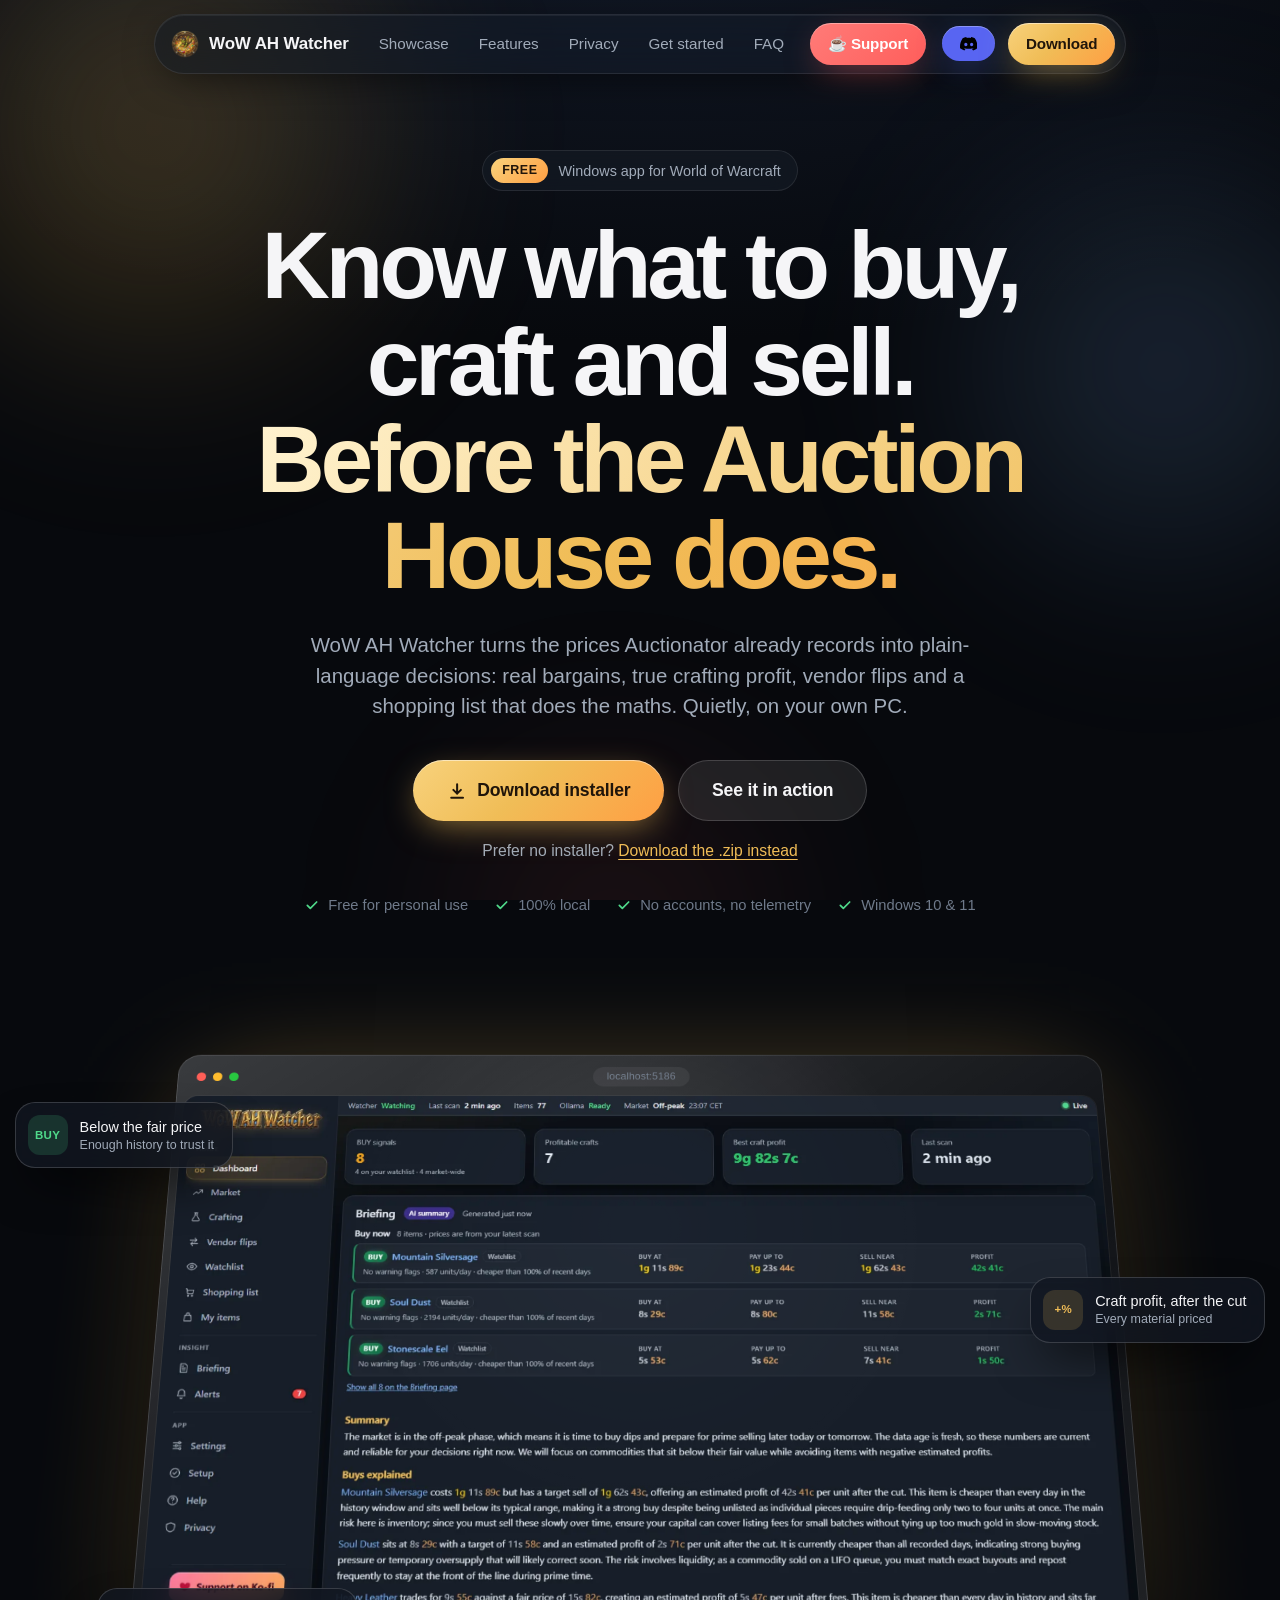
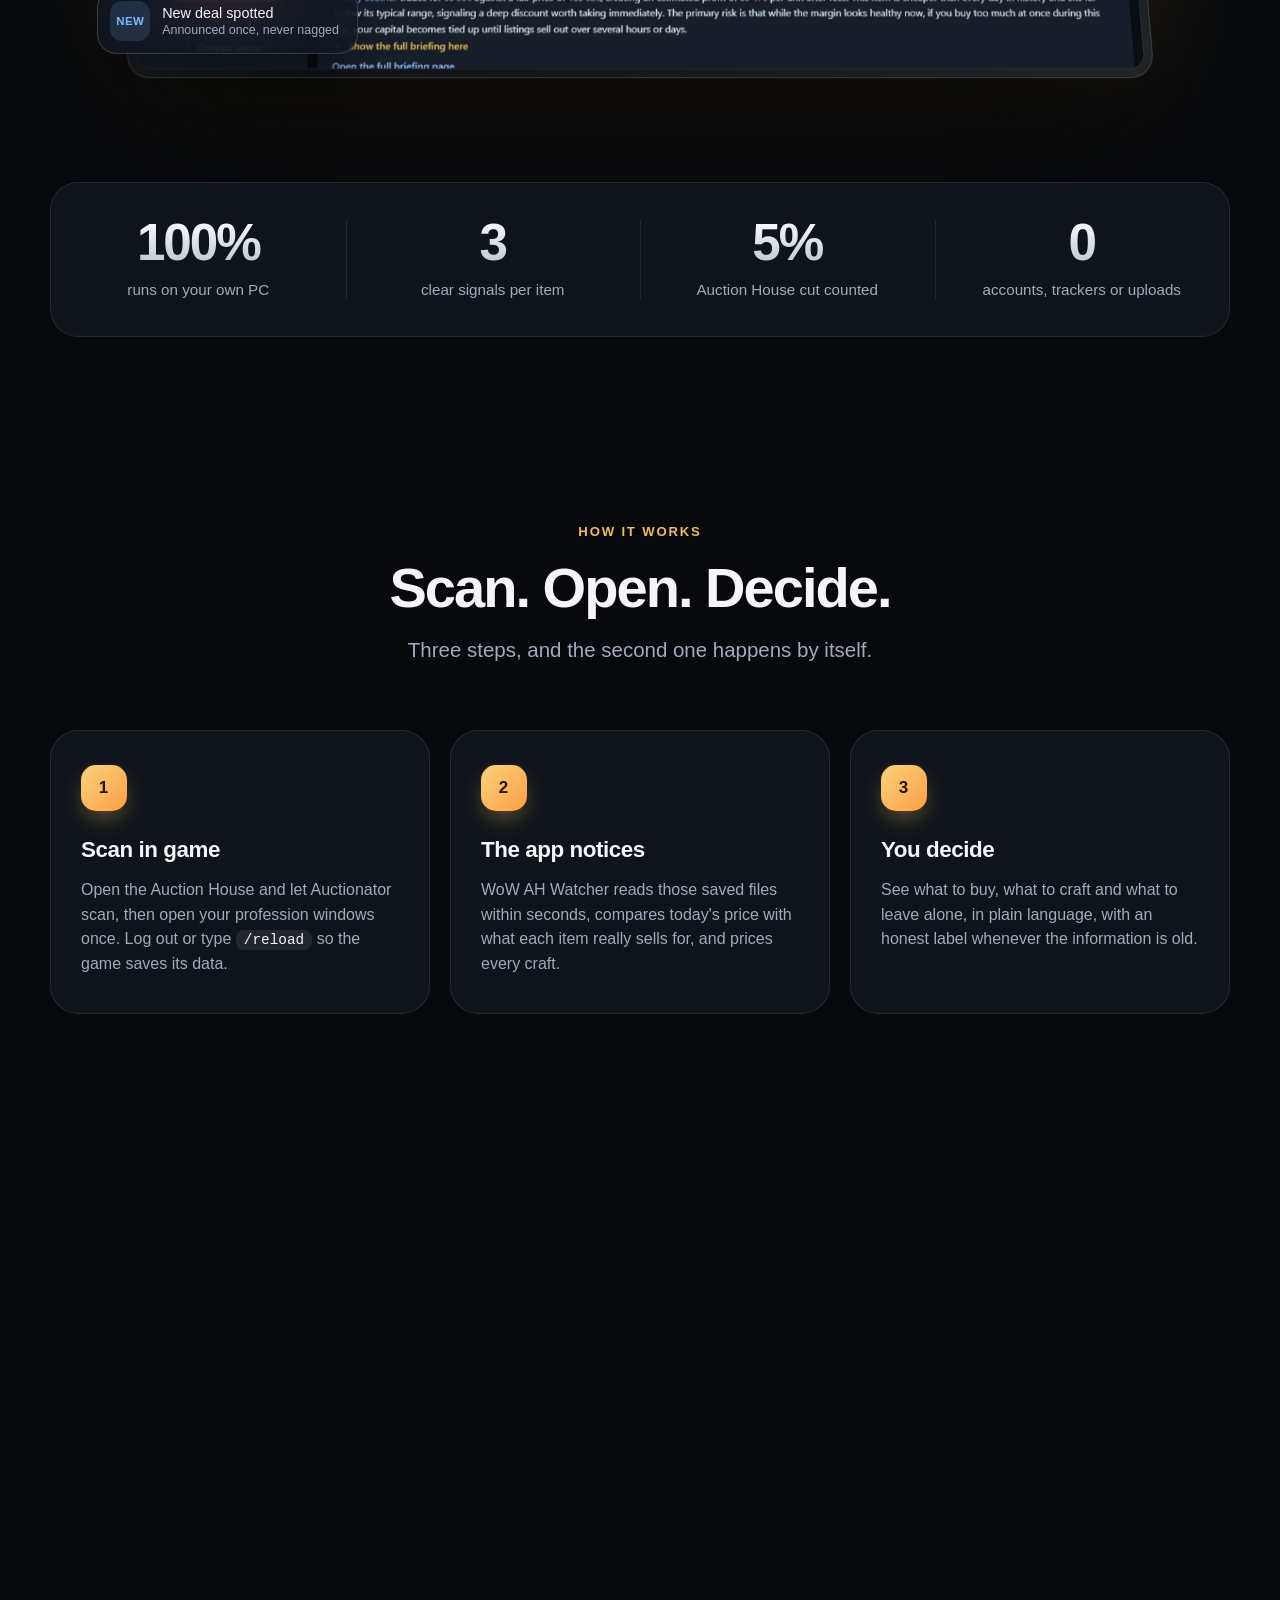
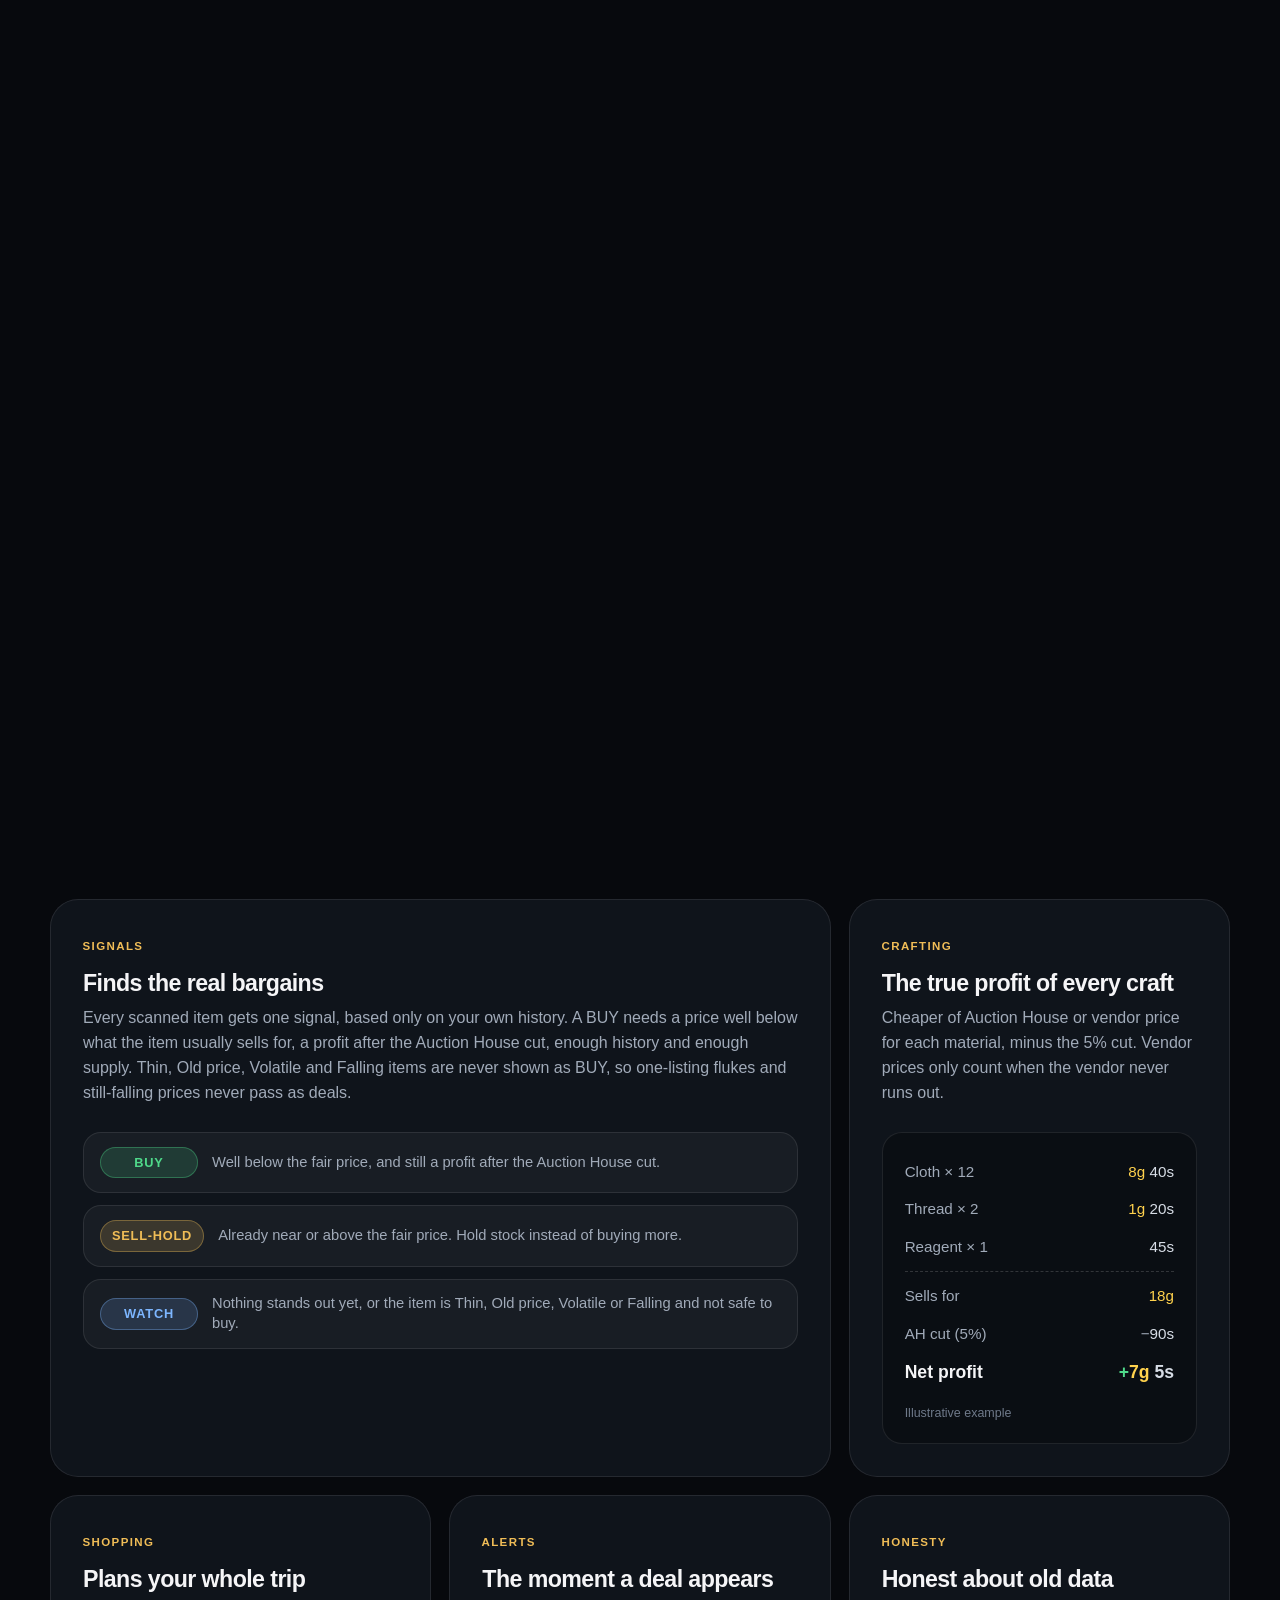
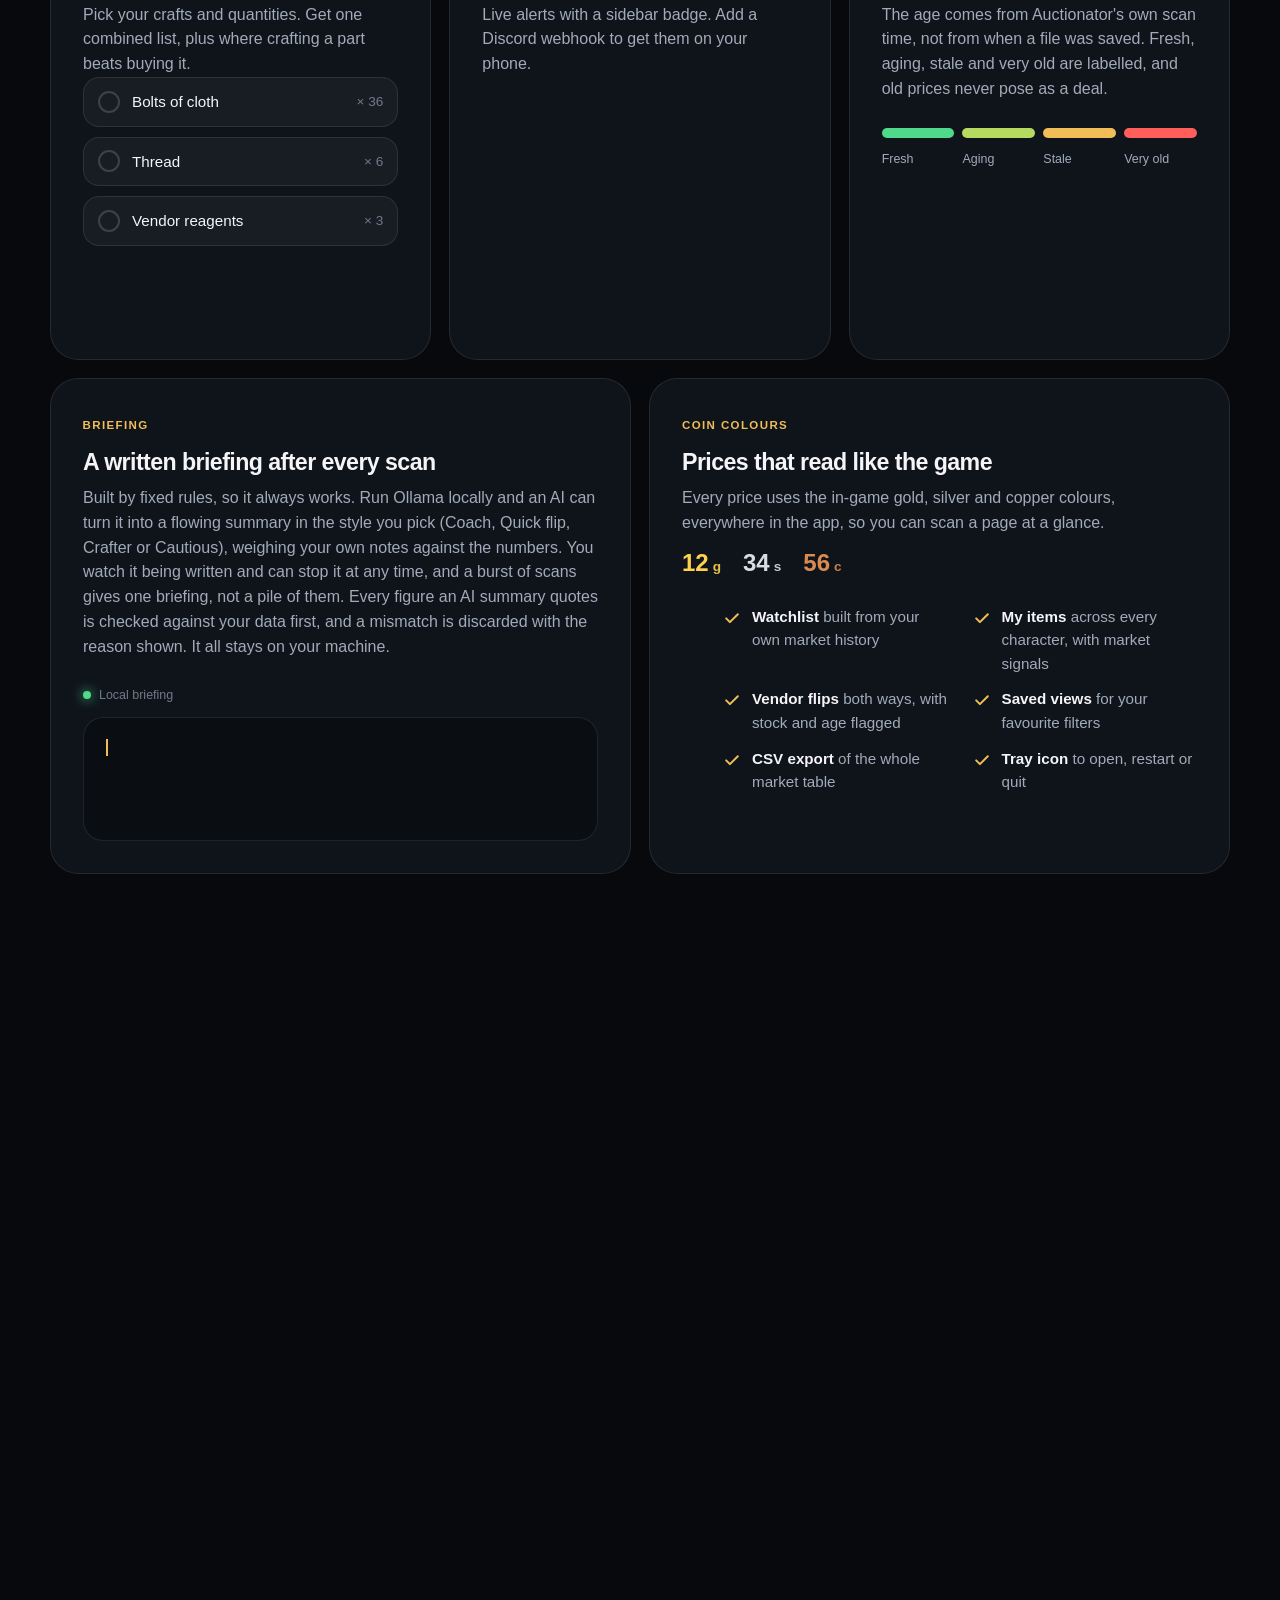
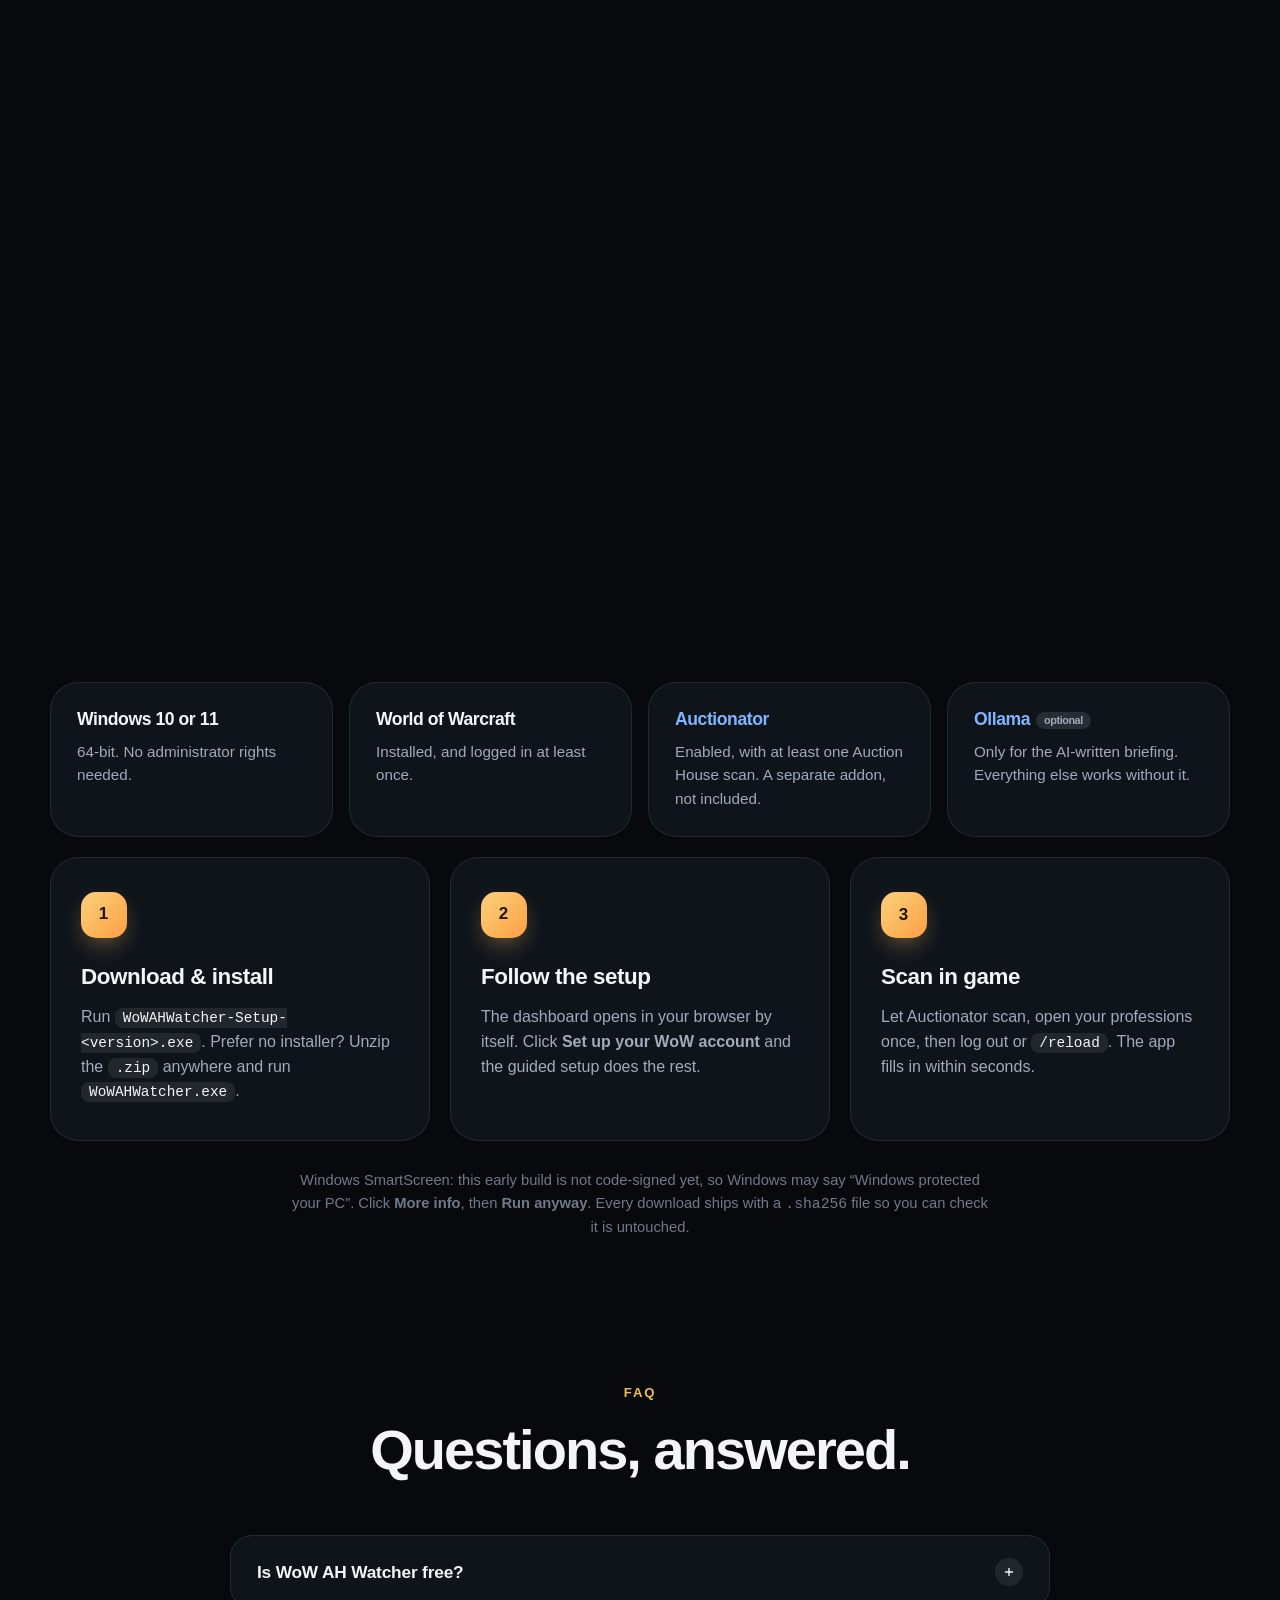
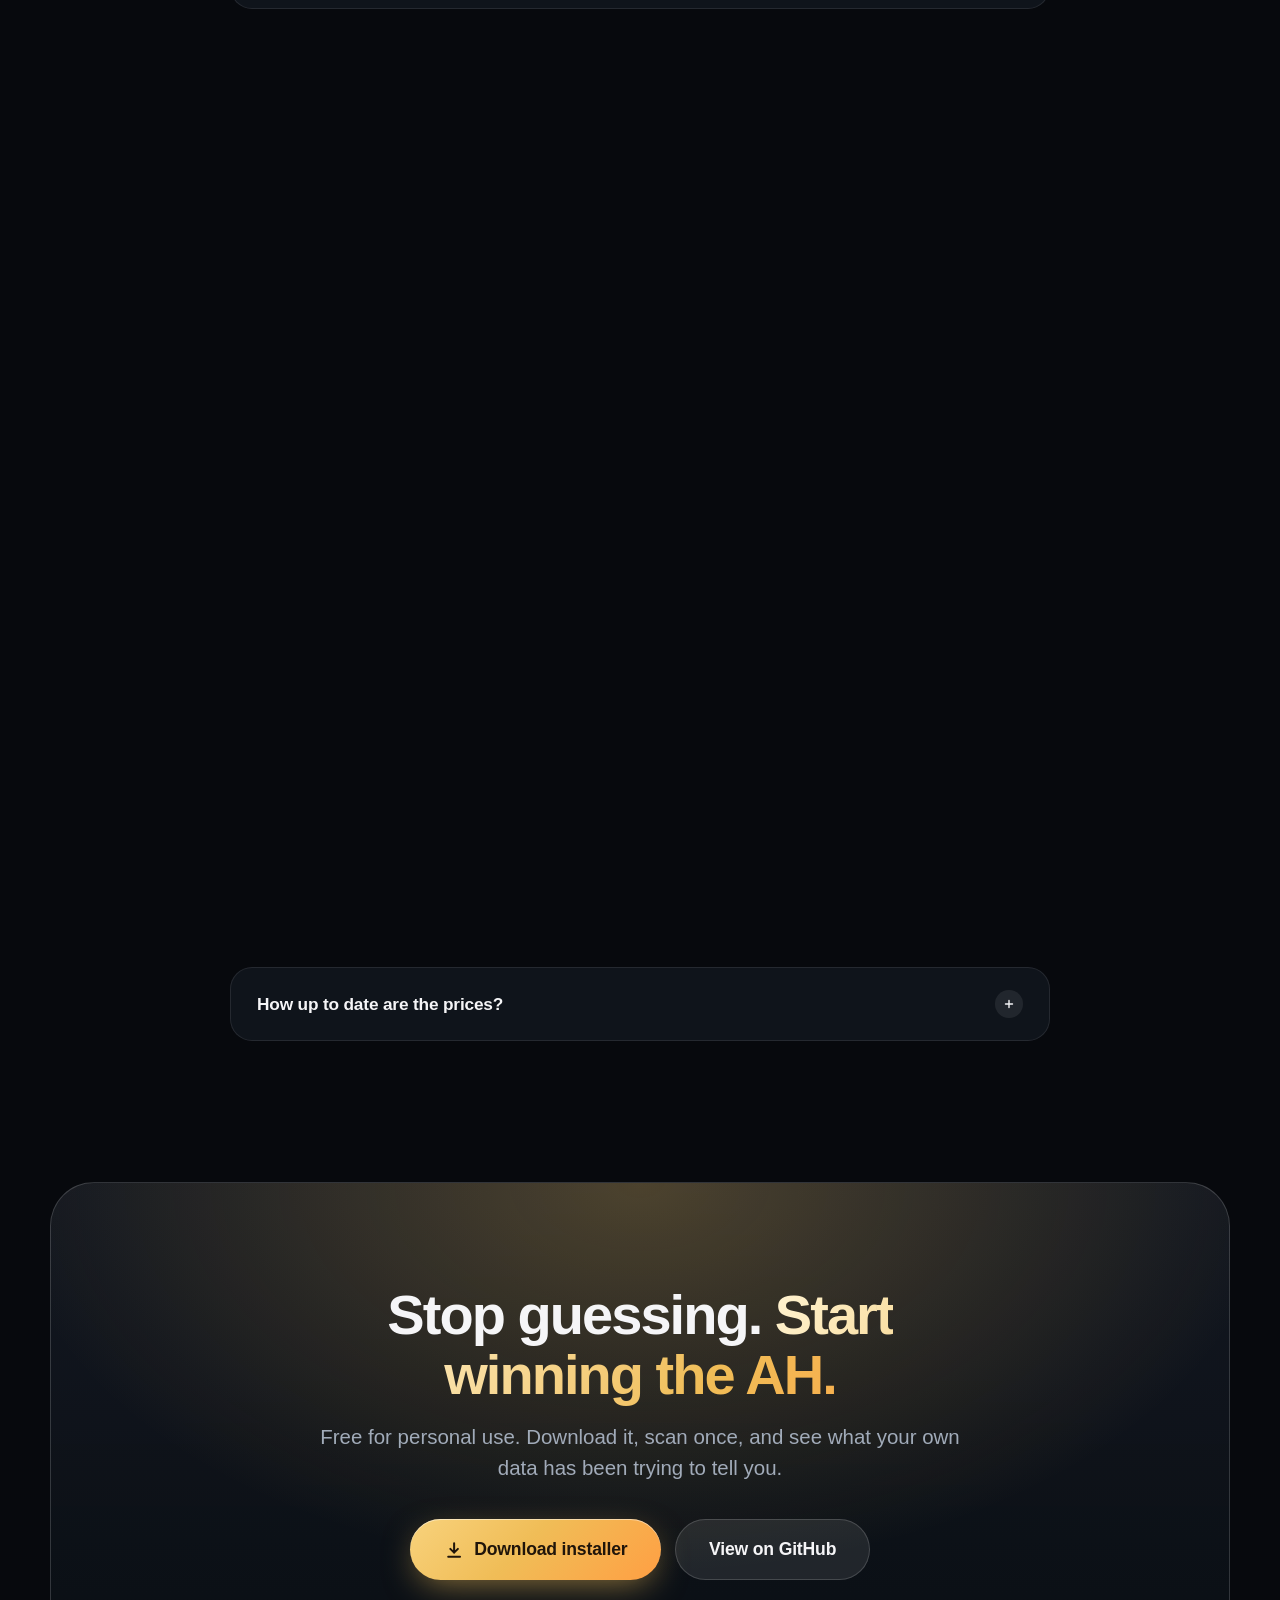
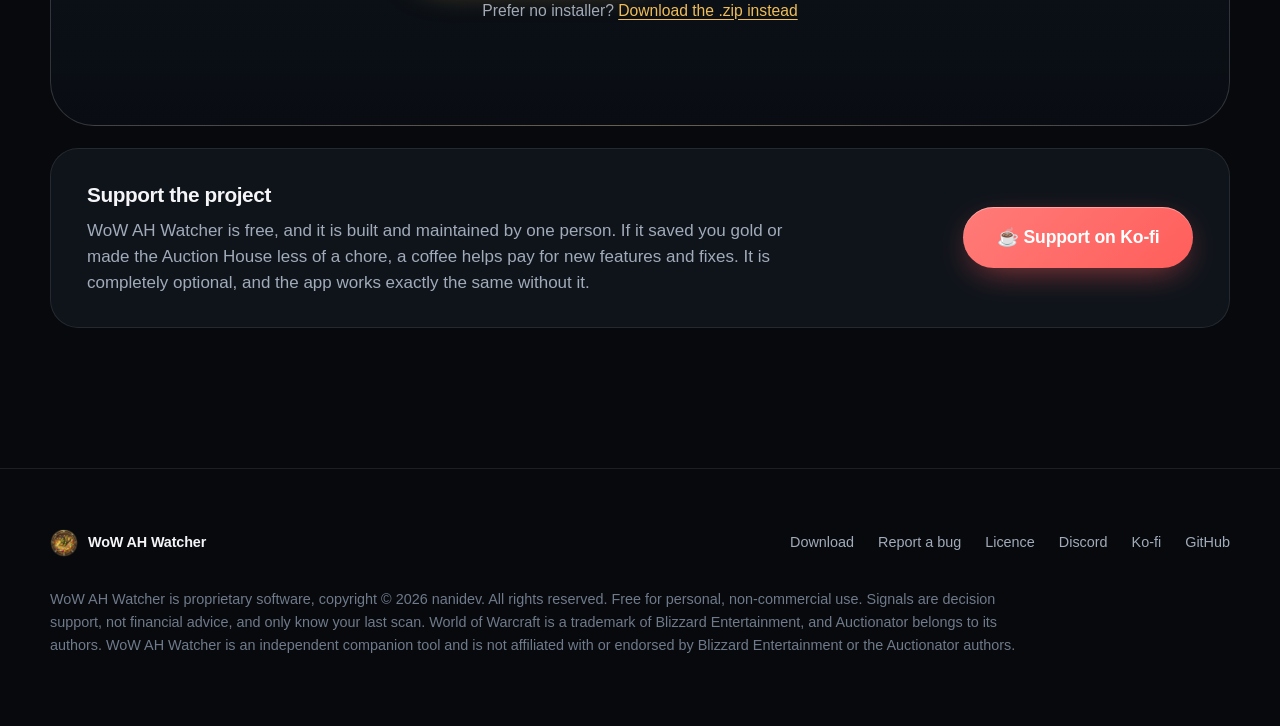
==== index.html @ 6f18e6d6 "Site: add Discord invite to the nav and footer Co-authored-by: Copilot <223556219+Copilot@users.nore" ====
<!doctype html>
<html lang="en">
<head>
<meta charset="utf-8">
<meta name="viewport" content="width=device-width, initial-scale=1, viewport-fit=cover">
<title>WoW AH Watcher | Auctionator Market Signals, Crafting Profit &amp; Deal Alerts</title>
<meta name="description" content="Free Windows app that turns your Auctionator scans into BUY signals, true crafting profit, shopping lists and deal alerts for WoW. 100% local, no accounts.">
<meta name="keywords" content="WoW auction house tool, Auctionator analysis, World of Warcraft gold making, WoW crafting profit calculator, WoW market signals, AH flipping tool, WoW deal alerts">
<meta name="author" content="nanidev">
<meta name="robots" content="index, follow, max-image-preview:large, max-snippet:-1">
<meta name="theme-color" content="#07090d">
<meta name="color-scheme" content="dark">
<link rel="canonical" href="https://wowahwatcher.com/">

<meta property="og:type" content="website">
<meta property="og:site_name" content="WoW AH Watcher">
<meta property="og:title" content="WoW AH Watcher: know what to buy, craft and sell before the Auction House does">
<meta property="og:description" content="Turn your Auctionator scans into BUY signals, true crafting profit, shopping lists and deal alerts. Free, 100% local, no accounts.">
<meta property="og:url" content="https://wowahwatcher.com/">
<meta property="og:image" content="https://wowahwatcher.com/assets/site/og-image.jpg?v=6">
<meta property="og:image:width" content="1200">
<meta property="og:image:height" content="630">
<meta property="og:image:alt" content="WoW AH Watcher dashboard showing BUY signals, crafting profit and a written market briefing">
<meta name="twitter:card" content="summary_large_image">
<meta name="twitter:title" content="WoW AH Watcher: Auctionator market signals, crafting profit and deal alerts">
<meta name="twitter:description" content="Free, 100% local Windows app that tells you what to buy, craft and sell in the World of Warcraft Auction House.">
<meta name="twitter:image" content="https://wowahwatcher.com/assets/site/og-image.jpg?v=6">

<link rel="icon" href="favicon.ico" sizes="any">
<link rel="icon" type="image/png" sizes="32x32" href="assets/site/favicon-32.png">
<link rel="apple-touch-icon" href="apple-touch-icon.png">
<link rel="preload" as="image" href="assets/site/dashboard-1600.webp" imagesrcset="assets/site/dashboard-800.webp 800w, assets/site/dashboard-1600.webp 1600w" imagesizes="(max-width: 1100px) 100vw, 1060px" fetchpriority="high">
<link rel="stylesheet" href="assets/site/site.css">
<script>document.documentElement.classList.add('js');</script>

<script type="application/ld+json">
{
  "@context": "https://schema.org",
  "@graph": [
    {
      "@type": "SoftwareApplication",
      "@id": "https://wowahwatcher.com/#app",
      "name": "WoW AH Watcher",
      "alternateName": "WoWAHWatcher",
      "description": "A free, local Windows app that reads your Auctionator scans and shows BUY, SELL-HOLD and WATCH signals, true crafting profit, vendor flips, a shopping list and deal alerts for the World of Warcraft Auction House.",
      "applicationCategory": "UtilitiesApplication",
      "operatingSystem": "Windows 10, Windows 11",
      "softwareVersion": "1.3.0",
      "url": "https://wowahwatcher.com/",
      "downloadUrl": "https://github.com/nanidev/wowahwatcher/releases/latest",
      "image": "https://wowahwatcher.com/assets/site/og-image.jpg",
      "screenshot": [
        "https://wowahwatcher.com/assets/screens/dashboard.png",
        "https://wowahwatcher.com/assets/screens/market.png",
        "https://wowahwatcher.com/assets/screens/crafting.png",
        "https://wowahwatcher.com/assets/screens/vendorflips.png",
        "https://wowahwatcher.com/assets/screens/shopping.png",
        "https://wowahwatcher.com/assets/screens/myitems.png",
        "https://wowahwatcher.com/assets/screens/briefing.png"
      ],
      "offers": { "@type": "Offer", "price": "0", "priceCurrency": "USD", "description": "Free for personal, non-commercial use" },
      "author": { "@type": "Person", "name": "nanidev", "url": "https://github.com/nanidev" },
      "featureList": [
        "BUY, SELL-HOLD and WATCH signals from your own Auctionator history",
        "Crafting profit after the 5% Auction House cut, using vendor prices only where stock is unlimited",
        "Vendor flips: items worth more at a vendor than where they are sold, both directions",
        "Combined shopping list with buy-versus-craft comparison",
        "My items: everything your characters carry, bank and have listed, valued with live market signals",
        "Live deal alerts with optional Discord webhook",
        "Optional local AI briefing through Ollama, in four writing styles, with live progress and a Stop button",
        "100% local, no accounts, no telemetry"
      ]
    },
    {
      "@type": "WebSite",
      "@id": "https://wowahwatcher.com/#website",
      "url": "https://wowahwatcher.com/",
      "name": "WoW AH Watcher",
      "inLanguage": "en"
    },
    {
      "@type": "FAQPage",
      "mainEntity": [
        { "@type": "Question", "name": "Is WoW AH Watcher free?", "acceptedAnswer": { "@type": "Answer", "text": "Yes. It is free for personal, non-commercial use. If it saves you gold you can optionally support its development on Ko-fi, and the app works exactly the same either way." } },
        { "@type": "Question", "name": "Do I need the Auctionator addon?", "acceptedAnswer": { "@type": "Answer", "text": "Yes. WoW AH Watcher reads the price history that Auctionator saves on your PC, so you need Auctionator enabled and at least one Auction House scan. The guided setup also helps you install two small helper addons." } },
        { "@type": "Question", "name": "Does it send my data anywhere?", "acceptedAnswer": { "@type": "Answer", "text": "No. Everything is calculated locally on your PC. There are no accounts, no telemetry and no third-party scripts. The app only talks to your own local Ollama, to a Discord webhook if you add one, and to GitHub to ask for the newest release number (you can turn that off in Settings). Nothing about you or your data is sent." } },
        { "@type": "Question", "name": "Does it modify or automate World of Warcraft?", "acceptedAnswer": { "@type": "Answer", "text": "No. It never touches the game. It only reads the files that your addons already save to disk after you log out or type /reload, and it never buys, sells or clicks anything for you." } },
        { "@type": "Question", "name": "Do I need Ollama or an AI model?", "acceptedAnswer": { "@type": "Answer", "text": "No. Ollama is optional. Without it you still get a clear written briefing built from fixed rules. With Ollama installed, a local AI can rewrite the briefing as a flowing summary on your own machine." } },
        { "@type": "Question", "name": "How is crafting profit calculated?", "acceptedAnswer": { "@type": "Answer", "text": "Each material is priced at the cheaper of its Auction House price and its vendor price, but a vendor price only counts when the vendor has unlimited stock. Reputation discounts are already in the price Auctionator saved. The 5% Auction House cut is taken off the sale price, and you see the net profit and margin. Materials you can only get from a vendor are labelled, and crafts your characters cannot make are flagged. If a price is missing, the craft shows price unknown instead of inventing a total." } },
        { "@type": "Question", "name": "What are vendor flips?", "acceptedAnswer": { "@type": "Answer", "text": "Vendor flips lists items that are worth more somewhere else than where they are sold: ones you can buy on the Auction House for less than a vendor pays, and ones a vendor sells for less than they fetch on the Auction House after the 5% cut. Every price comes from your own Auctionator scan or your own game. Auctionator does not save how many items are listed or whether a vendor has limited stock, so the page says when stock is not confirmed and leaves out old prices." } },
        { "@type": "Question", "name": "Which World of Warcraft versions work?", "acceptedAnswer": { "@type": "Answer", "text": "The app looks for the retail, classic and forever game folders. If your install is somewhere unusual, you can choose the WoW folder yourself in Settings." } },
        { "@type": "Question", "name": "Does it run on Mac or Linux?", "acceptedAnswer": { "@type": "Answer", "text": "Not at the moment. WoW AH Watcher is a Windows 10 and Windows 11 (64-bit) app." } },
        { "@type": "Question", "name": "Windows says \"Windows protected your PC\". Is that normal?", "acceptedAnswer": { "@type": "Answer", "text": "Yes. The first builds are not code-signed yet, so Windows SmartScreen may warn you. Click More info, then Run anyway. Every download ships with a .sha256 file so you can verify it is untouched." } },
        { "@type": "Question", "name": "Why is a cheap-looking item not marked BUY?", "acceptedAnswer": { "@type": "Answer", "text": "A BUY needs a price well below what the item usually sells for, a profit after the 5% Auction House cut, enough history and enough supply. Items that are Thin, Old price, Volatile or Falling are never marked BUY, even when they look cheap. The item page gives the reason." } },
        { "@type": "Question", "name": "Can the AI make up numbers?", "acceptedAnswer": { "@type": "Answer", "text": "Every figure in an AI summary is compared with the data the app calculated. If a price or item does not match, the summary is discarded, the verified briefing is shown, and the page explains what did not match." } },
        { "@type": "Question", "name": "How up to date are the prices?", "acceptedAnswer": { "@type": "Answer", "text": "The app reads the time Auctionator itself records for its last full scan, so it labels the data as fresh (under an hour), aging, stale or very old and never presents old prices as a deal. Scan in game and the app updates within seconds." } }
      ]
    }
  ]
}
</script>
</head>
<body>
<a class="skip" href="#main">Skip to content</a>
<div class="progress" aria-hidden="true"></div>
<div class="aurora" aria-hidden="true"><i></i><i></i><i></i></div>

<header class="nav" id="top">
  <div class="nav-in">
    <a class="brand" href="#top" aria-label="WoW AH Watcher home"><img src="assets/site/logo-256.webp" width="28" height="28" alt="">WoW AH Watcher</a>
    <nav class="nav-links" id="menu" aria-label="Main">
      <a href="#showcase">Showcase</a>
      <a href="#features">Features</a>
      <a href="#privacy">Privacy</a>
      <a href="#start">Get started</a>
      <a href="#faq">FAQ</a>
    </nav>
    <a class="btn btn-kofi btn-sm nav-cta nav-support" href="https://ko-fi.com/nanidev" rel="noopener">&#9749; Support</a>
    <a class="btn btn-discord btn-sm nav-cta nav-discord" href="https://discord.gg/3eAs8Bxatj" rel="noopener" aria-label="Join the WoW AH Watcher Discord" title="Join the Discord"><svg viewBox="0 0 24 24" aria-hidden="true" focusable="false"><path d="M20.317 4.3698a19.7913 19.7913 0 00-4.8851-1.5152.0741.0741 0 00-.0785.0371c-.211.3753-.4447.8648-.6083 1.2495-1.8447-.2762-3.68-.2762-5.4868 0-.1636-.3933-.4058-.8742-.6177-1.2495a.077.077 0 00-.0785-.037 19.7363 19.7363 0 00-4.8852 1.515.0699.0699 0 00-.0321.0277C.5334 9.0458-.319 13.5799.0992 18.0578a.0824.0824 0 00.0312.0561c2.0528 1.5076 4.0413 2.4228 5.9929 3.0294a.0777.0777 0 00.0842-.0276c.4616-.6304.8731-1.2952 1.226-1.9942a.076.076 0 00-.0416-.1057c-.6528-.2476-1.2743-.5495-1.8722-.8923a.077.077 0 01-.0076-.1277c.1258-.0943.2517-.1923.3718-.2914a.0743.0743 0 01.0776-.0105c3.9278 1.7933 8.18 1.7933 12.0614 0a.0739.0739 0 01.0785.0095c.1202.099.246.1981.3728.2924a.077.077 0 01-.0066.1276 12.2986 12.2986 0 01-1.873.8914.0766.0766 0 00-.0407.1067c.3604.698.7719 1.3628 1.225 1.9932a.076.076 0 00.0842.0286c1.961-.6067 3.9495-1.5219 6.0023-3.0294a.077.077 0 00.0313-.0552c.5004-5.177-.8382-9.6739-3.5485-13.6604a.061.061 0 00-.0312-.0286zM8.02 15.3312c-1.1825 0-2.1569-1.0857-2.1569-2.419 0-1.3332.9555-2.4189 2.157-2.4189 1.2108 0 2.1757 1.0952 2.1568 2.419 0 1.3332-.9555 2.4189-2.1569 2.4189zm7.9748 0c-1.1825 0-2.1569-1.0857-2.1569-2.419 0-1.3332.9554-2.4189 2.1569-2.4189 1.2108 0 2.1757 1.0952 2.1568 2.419 0 1.3332-.946 2.4189-2.1568 2.4189Z"/></svg></a>
    <a class="btn btn-gold btn-sm nav-cta" data-dl="setup" href="https://github.com/nanidev/wowahwatcher/releases/latest">Download</a>
    <button class="menu-btn" type="button" aria-expanded="false" aria-controls="menu" aria-label="Menu"><span></span></button>
  </div>
</header>

<main id="main">
  <!-- HERO -->
  <section class="hero" aria-labelledby="hero-title">
    <div class="wrap">
      <div class="reveal in"><span class="pill"><b>FREE</b> Windows app for World of Warcraft</span></div>
      <h1 id="hero-title" class="reveal in" style="--d:.08s">Know what to buy, craft and sell. <span class="grad">Before the Auction House does.</span></h1>
      <p class="lead reveal in" style="--d:.16s">WoW AH Watcher turns the prices Auctionator already records into plain-language decisions: real bargains, true crafting profit, vendor flips and a shopping list that does the maths. Quietly, on your own PC.</p>
      <div class="cta-row reveal in" style="--d:.24s">
        <a class="btn btn-gold btn-lg" data-dl="setup" href="https://github.com/nanidev/wowahwatcher/releases/latest">
          <svg viewBox="0 0 24 24" fill="none" stroke="currentColor" stroke-width="2.4" stroke-linecap="round" stroke-linejoin="round" aria-hidden="true"><path d="M12 4v11m0 0l-4.5-4.5M12 15l4.5-4.5M5 20h14"/></svg>
          Download installer
        </a>
        <a class="btn btn-lg" href="#showcase">See it in action</a>
      </div>
      <p class="dl-alt reveal in" style="--d:.28s">Prefer no installer? <a data-dl="zip" href="https://github.com/nanidev/wowahwatcher/releases/latest">Download the .zip instead</a></p>
      <div class="trust reveal in" style="--d:.32s">
        <span><svg viewBox="0 0 24 24" fill="none" stroke="currentColor" stroke-width="2.6" stroke-linecap="round" stroke-linejoin="round" aria-hidden="true"><path d="M5 12.5l4.5 4.5L19 7.5"/></svg>Free for personal use</span>
        <span><svg viewBox="0 0 24 24" fill="none" stroke="currentColor" stroke-width="2.6" stroke-linecap="round" stroke-linejoin="round" aria-hidden="true"><path d="M5 12.5l4.5 4.5L19 7.5"/></svg>100% local</span>
        <span><svg viewBox="0 0 24 24" fill="none" stroke="currentColor" stroke-width="2.6" stroke-linecap="round" stroke-linejoin="round" aria-hidden="true"><path d="M5 12.5l4.5 4.5L19 7.5"/></svg>No accounts, no telemetry</span>
        <span><svg viewBox="0 0 24 24" fill="none" stroke="currentColor" stroke-width="2.6" stroke-linecap="round" stroke-linejoin="round" aria-hidden="true"><path d="M5 12.5l4.5 4.5L19 7.5"/></svg>Windows 10 &amp; 11</span>
      </div>

      <div class="stage" id="stage">
        <div class="float f1" aria-hidden="true"><span class="ic">BUY</span><span>Below the fair price<small>Enough history to trust it</small></span></div>
        <div class="float f2" aria-hidden="true"><span class="ic">+%</span><span>Craft profit, after the cut<small>Every material priced</small></span></div>
        <div class="float f3" aria-hidden="true"><span class="ic">NEW</span><span>New deal spotted<small>Announced once, never nagged</small></span></div>
        <div class="device" id="device">
          <div class="bar" aria-hidden="true"><i></i><i></i><i></i><em>localhost:5186</em></div>
          <img src="assets/site/dashboard-1600.webp" srcset="assets/site/dashboard-800.webp 800w, assets/site/dashboard-1600.webp 1600w" sizes="(max-width: 1100px) 100vw, 1060px" width="1600" height="1000" fetchpriority="high" alt="The WoW AH Watcher dashboard with BUY signals, your best craft and a written briefing of the latest Auction House scan">
          <div class="glare" aria-hidden="true"></div>
        </div>
      </div>

      <div class="stats reveal">
        <div class="stat"><b data-count="100" data-suffix="%">100%</b><span>runs on your own PC</span></div>
        <div class="stat"><b data-count="3">3</b><span>clear signals per item</span></div>
        <div class="stat"><b data-count="5" data-suffix="%">5%</b><span>Auction House cut counted</span></div>
        <div class="stat"><b>0</b><span>accounts, trackers or uploads</span></div>
      </div>
    </div>
  </section>

  <!-- HOW IT WORKS -->
  <section class="section" id="how" aria-labelledby="how-title">
    <div class="wrap">
      <div class="center reveal">
        <span class="eyebrow">How it works</span>
        <h2 class="h2" id="how-title">Scan. Open. Decide.</h2>
        <p class="lead">Three steps, and the second one happens by itself.</p>
      </div>
      <div class="steps">
        <article class="step reveal" style="--d:0s"><div class="n">1</div><h3>Scan in game</h3><p>Open the Auction House and let Auctionator scan, then open your profession windows once. Log out or type <code>/reload</code> so the game saves its data.</p></article>
        <article class="step reveal" style="--d:.12s"><div class="n">2</div><h3>The app notices</h3><p>WoW AH Watcher reads those saved files within seconds, compares today's price with what each item really sells for, and prices every craft.</p></article>
        <article class="step reveal" style="--d:.24s"><div class="n">3</div><h3>You decide</h3><p>See what to buy, what to craft and what to leave alone, in plain language, with an honest label whenever the information is old.</p></article>
      </div>
    </div>
  </section>

  <!-- SHOWCASE -->
  <section class="section" id="showcase" aria-labelledby="show-title" style="padding-top:0">
    <div class="wrap">
      <div class="center reveal">
        <span class="eyebrow">Product tour</span>
        <h2 class="h2" id="show-title">Nine pages. One clear answer.</h2>
        <p class="lead">Real screenshots from the real app. Pick a page and take a look.</p>
      </div>
      <div class="show reveal" id="tour">
        <div class="tabs" role="tablist" aria-label="App pages" aria-orientation="vertical">
          <button class="tab" role="tab" id="t0" aria-controls="viewer" aria-selected="true"><strong>Dashboard</strong><p>Your best BUY signals, your most profitable craft and a written briefing, all on one calm page.</p></button>
          <button class="tab" role="tab" id="t1" aria-controls="viewer" aria-selected="false" tabindex="-1"><strong>Market</strong><p>Search and filter every scanned item, jump to presets like Buy now or Deep discounts, and save your own views.</p></button>
          <button class="tab" role="tab" id="t2" aria-controls="viewer" aria-selected="false" tabindex="-1"><strong>Crafting</strong><p>Every ingredient, the real cost and the profit after the Auction House cut, for the recipes your characters know.</p></button>
          <button class="tab" role="tab" id="t3" aria-controls="viewer" aria-selected="false" tabindex="-1"><strong>Vendor flips</strong><p>Items worth more at a vendor than where they are sold, both ways, with stock and price age flagged.</p></button>
          <button class="tab" role="tab" id="t4" aria-controls="viewer" aria-selected="false" tabindex="-1"><strong>Shopping list</strong><p>One combined list of everything to buy, and where crafting a part beats buying it.</p></button>
          <button class="tab" role="tab" id="t5" aria-controls="viewer" aria-selected="false" tabindex="-1"><strong>Alerts</strong><p>Each new deal announced once, with the price to stay under. Optional Discord webhook for your phone.</p></button>
          <button class="tab" role="tab" id="t6" aria-controls="viewer" aria-selected="false" tabindex="-1"><strong>Item page</strong><p>The price history chart, the fair price and the plain-language reason behind every signal.</p></button>
          <button class="tab" role="tab" id="t7" aria-controls="viewer" aria-selected="false" tabindex="-1"><strong>Briefing</strong><p>A short readable summary of the latest scan. Pick a writing style and add your own notes to steer the optional local AI.</p></button>
          <button class="tab" role="tab" id="t8" aria-controls="viewer" aria-selected="false" tabindex="-1"><strong>My items</strong><p>Everything your characters carry, keep in the bank and have listed, valued at market prices and tagged with the same signals.</p></button>
        </div>
        <div class="viewer" id="viewer" role="tabpanel" aria-live="polite">
          <div class="device">
            <div class="bar" aria-hidden="true"><i></i><i></i><i></i><em>localhost:5186</em></div>
            <div class="shots">
              <img class="on" src="assets/site/dashboard-1600.webp" srcset="assets/site/dashboard-800.webp 800w, assets/site/dashboard-1600.webp 1600w" sizes="(max-width: 1000px) 100vw, 760px" width="1600" height="1000" alt="Dashboard page with BUY signals, best craft and briefing" loading="lazy">
              <img src="assets/site/market-1600.webp" srcset="assets/site/market-800.webp 800w, assets/site/market-1600.webp 1600w" sizes="(max-width: 1000px) 100vw, 760px" width="1600" height="1000" alt="Market page with presets, filters, saved views and signal chips" loading="lazy">
              <img src="assets/site/crafting-1600.webp" srcset="assets/site/crafting-800.webp 800w, assets/site/crafting-1600.webp 1600w" sizes="(max-width: 1000px) 100vw, 760px" width="1600" height="1000" alt="Crafting page showing ingredients, craft cost, net profit and margin" loading="lazy">
              <img src="assets/site/vendorflips-1600.webp" srcset="assets/site/vendorflips-800.webp 800w, assets/site/vendorflips-1600.webp 1600w" sizes="(max-width: 1000px) 100vw, 760px" width="1600" height="1000" alt="Vendor flips page listing items to buy at the Auction House and sell to a vendor, and the reverse" loading="lazy">
              <img src="assets/site/shopping-1600.webp" srcset="assets/site/shopping-800.webp 800w, assets/site/shopping-1600.webp 1600w" sizes="(max-width: 1000px) 100vw, 760px" width="1600" height="1000" alt="Shopping list with a combined materials list and a buy-versus-craft tree" loading="lazy">
              <img src="assets/site/alerts-1600.webp" srcset="assets/site/alerts-800.webp 800w, assets/site/alerts-1600.webp 1600w" sizes="(max-width: 1000px) 100vw, 760px" width="1600" height="1000" alt="Alerts feed listing new BUY deals with prices" loading="lazy">
              <img src="assets/site/item-1600.webp" srcset="assets/site/item-800.webp 800w, assets/site/item-1600.webp 1600w" sizes="(max-width: 1000px) 100vw, 760px" width="1600" height="1000" alt="Item page with price history chart and the reason for its signal" loading="lazy">
              <img src="assets/site/briefing-1600.webp" srcset="assets/site/briefing-800.webp 800w, assets/site/briefing-1600.webp 1600w" sizes="(max-width: 1000px) 100vw, 760px" width="1600" height="1000" alt="Briefing page with a summary style menu, notes for the AI and the latest written briefing" loading="lazy">
              <img src="assets/site/myitems-1600.webp" srcset="assets/site/myitems-800.webp 800w, assets/site/myitems-1600.webp 1600w" sizes="(max-width: 1000px) 100vw, 760px" width="1600" height="1000" alt="My items page listing what each character carries, keeps in the bank and has on the auction house, with market signals and worth" loading="lazy">

            </div>
          </div>
          <div class="cap" id="cap">
            <span class="cap-no" id="cap-no">01 / 09</span>
            <h3 class="cap-title" id="cap-title">Dashboard</h3>
            <p class="cap-text" id="cap-text">Your best BUY signals, your most profitable craft and a written briefing, all on one calm page.</p>
          </div>
        </div>
      </div>
    </div>
  </section>

  <!-- FEATURES -->
  <section class="section" id="features" aria-labelledby="feat-title" style="padding-top:0">
    <div class="wrap">
      <div class="center reveal">
        <span class="eyebrow">Features</span>
        <h2 class="h2" id="feat-title">Everything you need to make gold. Nothing you don't.</h2>
        <p class="lead">Built around one idea: tell the truth, in plain language, and never guess.</p>
      </div>

      <div class="bento">
        <article class="card span4 reveal">
          <span class="tag">Signals</span>
          <h3>Finds the real bargains</h3>
          <p>Every scanned item gets one signal, based only on your own history. A BUY needs a price well below what the item usually sells for, a profit after the Auction House cut, enough history and enough supply. Thin, Old price, Volatile and Falling items are never shown as BUY, so one-listing flukes and still-falling prices never pass as deals.</p>
          <div class="demo chips">
            <div class="sig buy" style="--i:0"><b>BUY</b><span>Well below the fair price, and still a profit after the Auction House cut.</span></div>
            <div class="sig hold" style="--i:1"><b>SELL-HOLD</b><span>Already near or above the fair price. Hold stock instead of buying more.</span></div>
            <div class="sig watch" style="--i:2"><b>WATCH</b><span>Nothing stands out yet, or the item is Thin, Old price, Volatile or Falling and not safe to buy.</span></div>
          </div>
        </article>

        <article class="card span2 reveal" style="--d:.1s">
          <span class="tag">Crafting</span>
          <h3>The true profit of every craft</h3>
          <p>Cheaper of Auction House or vendor price for each material, minus the 5% cut. Vendor prices only count when the vendor never runs out.</p>
          <div class="demo receipt" aria-label="Illustrative crafting profit example">
            <div class="row"><span>Cloth &times; 12</span><span><span class="g">8g</span> <span class="s">40s</span></span></div>
            <div class="row"><span>Thread &times; 2</span><span><span class="g">1g</span> <span class="s">20s</span></span></div>
            <div class="row"><span>Reagent &times; 1</span><span><span class="s">45s</span></span></div>
            <div class="row sep"><span>Sells for</span><span><span class="g">18g</span></span></div>
            <div class="row"><span>AH cut (5%)</span><span>&minus;<span class="s">90s</span></span></div>
            <div class="row total"><span>Net profit</span><span class="net" data-net>+<span class="g">7g</span> <span class="s">5s</span></span></div>
            <div class="ex">Illustrative example</div>
          </div>
        </article>

        <article class="card span2 reveal">
          <span class="tag">Shopping</span>
          <h3>Plans your whole trip</h3>
          <p>Pick your crafts and quantities. Get one combined list, plus where crafting a part beats buying it.</p>
          <ul class="demo todo" aria-label="Illustrative shopping list">
            <li><i style="--i:0"></i>Bolts of cloth<span>&times; 36</span></li>
            <li><i style="--i:1"></i>Thread<span>&times; 6</span></li>
            <li><i style="--i:2"></i>Vendor reagents<span>&times; 3</span></li>
          </ul>
        </article>

        <article class="card span2 reveal" style="--d:.1s">
          <span class="tag">Alerts</span>
          <h3>The moment a deal appears</h3>
          <p>Live alerts with a sidebar badge. Add a Discord webhook to get them on your phone.</p>
          <div class="demo toasts" aria-hidden="true">
            <div class="toast" style="--i:0"><span class="ic">BUY</span><span>New deal found<small>Announced once</small></span></div>
            <div class="toast" style="--i:1"><span class="ic">BUY</span><span>Price dropped below fair<small>Stay under your limit</small></span></div>
            <div class="toast" style="--i:2"><span class="ic">BUY</span><span>Another bargain<small>Fresh data</small></span></div>
          </div>
        </article>

        <article class="card span2 reveal" style="--d:.2s">
          <span class="tag">Honesty</span>
          <h3>Honest about old data</h3>
          <p>The age comes from Auctionator's own scan time, not from when a file was saved. Fresh, aging, stale and very old are labelled, and old prices never pose as a deal.</p>
          <div class="demo fresh" aria-hidden="true">
            <div class="bars"><i style="--i:0"></i><i style="--i:1"></i><i style="--i:2"></i><i style="--i:3"></i></div>
            <div class="lab"><span>Fresh</span><span>Aging</span><span>Stale</span><span>Very old</span></div>
          </div>
        </article>

        <article class="card span3 reveal">
          <span class="tag">Briefing</span>
          <h3>A written briefing after every scan</h3>
          <p>Built by fixed rules, so it always works. Run Ollama locally and an AI can turn it into a flowing summary in the style you pick (Coach, Quick flip, Crafter or Cautious), weighing your own notes against the numbers. You watch it being written and can stop it at any time, and a burst of scans gives one briefing, not a pile of them. Every figure an AI summary quotes is checked against your data first, and a mismatch is discarded with the reason shown. It all stays on your machine.</p>
          <div class="demo">
            <div class="type-label"><i></i>Local briefing</div>
            <div class="type" id="typer" data-text="Today looks good for cloth. Three items are well below their fair price with plenty of supply, so they are worth buying now. Your best craft still pays after the Auction House cut. Two flasks are Thin, so I would watch them rather than buy."></div>
          </div>
        </article>

        <article class="card span3 reveal" style="--d:.1s">
          <span class="tag">Coin colours</span>
          <h3>Prices that read like the game</h3>
          <p>Every price uses the in-game gold, silver and copper colours, everywhere in the app, so you can scan a page at a glance.</p>
          <div class="demo coins" aria-label="Gold, silver and copper example">
            <span class="g">12<small>g</small></span><span class="s">34<small>s</small></span><span class="c">56<small>c</small></span>
          </div>
          <ul class="mini">
            <li><svg viewBox="0 0 24 24" fill="none" stroke="currentColor" stroke-width="2.4" stroke-linecap="round" stroke-linejoin="round" aria-hidden="true"><path d="M5 12.5l4.5 4.5L19 7.5"/></svg><span><b>Watchlist</b> built from your own market history</span></li>
            <li><svg viewBox="0 0 24 24" fill="none" stroke="currentColor" stroke-width="2.4" stroke-linecap="round" stroke-linejoin="round" aria-hidden="true"><path d="M5 12.5l4.5 4.5L19 7.5"/></svg><span><b>My items</b> across every character, with market signals</span></li>
                        <li><svg viewBox="0 0 24 24" fill="none" stroke="currentColor" stroke-width="2.4" stroke-linecap="round" stroke-linejoin="round" aria-hidden="true"><path d="M5 12.5l4.5 4.5L19 7.5"/></svg><span><b>Vendor flips</b> both ways, with stock and age flagged</span></li>
            <li><svg viewBox="0 0 24 24" fill="none" stroke="currentColor" stroke-width="2.4" stroke-linecap="round" stroke-linejoin="round" aria-hidden="true"><path d="M5 12.5l4.5 4.5L19 7.5"/></svg><span><b>Saved views</b> for your favourite filters</span></li>
            <li><svg viewBox="0 0 24 24" fill="none" stroke="currentColor" stroke-width="2.4" stroke-linecap="round" stroke-linejoin="round" aria-hidden="true"><path d="M5 12.5l4.5 4.5L19 7.5"/></svg><span><b>CSV export</b> of the whole market table</span></li>
            <li><svg viewBox="0 0 24 24" fill="none" stroke="currentColor" stroke-width="2.4" stroke-linecap="round" stroke-linejoin="round" aria-hidden="true"><path d="M5 12.5l4.5 4.5L19 7.5"/></svg><span><b>Tray icon</b> to open, restart or quit</span></li>
          </ul>
        </article>

        <article class="card span6 reveal">
          <span class="tag">Setup</span>
          <h3>Guided setup, built-in Help</h3>
          <p style="max-width:52rem">The first run finds your WoW account, helps you install the two small helper addons (item names, vendor prices and recipes) and tells you exactly what is missing, in plain language. A full built-in guide explains every page, every signal and the in-game commands. No console window, no command line: it opens in your browser like a normal Windows app.</p>
        </article>
      </div>
    </div>
  </section>

  <!-- PRIVACY -->
  <section class="section" id="privacy" aria-labelledby="priv-title" style="padding-top:0">
    <div class="wrap">
      <div class="privacy reveal">
        <div>
          <div class="lock"><svg viewBox="0 0 24 24" fill="none" stroke="currentColor" stroke-width="2" stroke-linecap="round" stroke-linejoin="round" aria-hidden="true"><rect x="4.5" y="10.5" width="15" height="10" rx="3"/><path d="M8 10.5V8a4 4 0 118 0v2.5"/><path d="M12 14.5v2.5"/></svg></div>
          <span class="eyebrow">Privacy first</span>
          <h2 class="h2" id="priv-title">Your data never leaves your PC.</h2>
          <p class="lead">Everything is calculated locally. Your market history, your characters and your recipes belong to you, and nobody else ever sees them.</p>
        </div>
        <div class="grid3">
          <div class="item"><svg viewBox="0 0 24 24" fill="none" stroke="currentColor" stroke-width="2.2" stroke-linecap="round" stroke-linejoin="round" aria-hidden="true"><path d="M5 12.5l4.5 4.5L19 7.5"/></svg><div><b>No accounts, no telemetry</b><span>No sign-up, no analytics and no third-party scripts.</span></div></div>
          <div class="item"><svg viewBox="0 0 24 24" fill="none" stroke="currentColor" stroke-width="2.2" stroke-linecap="round" stroke-linejoin="round" aria-hidden="true"><path d="M5 12.5l4.5 4.5L19 7.5"/></svg><div><b>No data leaves your PC</b><span>The only traffic is your own local Ollama, a Discord webhook you add, and an update check you can switch off.</span></div></div>
          <div class="item"><svg viewBox="0 0 24 24" fill="none" stroke="currentColor" stroke-width="2.2" stroke-linecap="round" stroke-linejoin="round" aria-hidden="true"><path d="M5 12.5l4.5 4.5L19 7.5"/></svg><div><b>Stream-safe by default</b><span>Your WoW account name is hidden in the sidebar, so screenshots do not leak it.</span></div></div>
          <div class="item"><svg viewBox="0 0 24 24" fill="none" stroke="currentColor" stroke-width="2.2" stroke-linecap="round" stroke-linejoin="round" aria-hidden="true"><path d="M5 12.5l4.5 4.5L19 7.5"/></svg><div><b>Never touches the game</b><span>It only reads files your addons already saved. It does not click, buy or sell for you.</span></div></div>
        </div>
      </div>
    </div>
  </section>

  <!-- GET STARTED -->
  <section class="section" id="start" aria-labelledby="start-title" style="padding-top:0">
    <div class="wrap">
      <div class="center reveal">
        <span class="eyebrow">Get started</span>
        <h2 class="h2" id="start-title">Up and running in a few minutes.</h2>
        <p class="lead">Download, install, scan once in game. That is it.</p>
      </div>
      <div class="req">
        <article class="card reveal"><h3>Windows 10 or 11</h3><p>64-bit. No administrator rights needed.</p></article>
        <article class="card reveal" style="--d:.08s"><h3>World of Warcraft</h3><p>Installed, and logged in at least once.</p></article>
        <article class="card reveal" style="--d:.16s"><h3><a href="https://www.curseforge.com/wow/addons/auctionator" rel="noopener">Auctionator</a></h3><p>Enabled, with at least one Auction House scan. A separate addon, not included.</p></article>
        <article class="card reveal" style="--d:.24s"><h3><a href="https://ollama.com" rel="noopener">Ollama</a><span class="opt">optional</span></h3><p>Only for the AI-written briefing. Everything else works without it.</p></article>
      </div>
      <div class="steps" style="margin-top:20px">
        <article class="step reveal"><div class="n">1</div><h3>Download &amp; install</h3><p>Run <code>WoWAHWatcher-Setup-&lt;version&gt;.exe</code>. Prefer no installer? Unzip the <code>.zip</code> anywhere and run <code>WoWAHWatcher.exe</code>.</p></article>
        <article class="step reveal" style="--d:.12s"><div class="n">2</div><h3>Follow the setup</h3><p>The dashboard opens in your browser by itself. Click <b>Set up your WoW account</b> and the guided setup does the rest.</p></article>
        <article class="step reveal" style="--d:.24s"><div class="n">3</div><h3>Scan in game</h3><p>Let Auctionator scan, open your professions once, then log out or <code>/reload</code>. The app fills in within seconds.</p></article>
      </div>
      <p class="center reveal" style="margin-top:28px;color:var(--dim);font-size:.92rem;max-width:44rem;margin-inline:auto">Windows SmartScreen: this early build is not code-signed yet, so Windows may say &ldquo;Windows protected your PC&rdquo;. Click <b>More info</b>, then <b>Run anyway</b>. Every download ships with a <code>.sha256</code> file so you can check it is untouched.</p>
    </div>
  </section>

  <!-- FAQ -->
  <section class="section" id="faq" aria-labelledby="faq-title" style="padding-top:0">
    <div class="wrap">
      <div class="center reveal">
        <span class="eyebrow">FAQ</span>
        <h2 class="h2" id="faq-title">Questions, answered.</h2>
      </div>
      <div class="faq">
        <details class="reveal"><summary>Is WoW AH Watcher free?</summary><div class="ans">Yes. It is free for personal, non-commercial use. If it saves you gold you can optionally support its development on Ko-fi, and the app works exactly the same either way.</div></details>
        <details class="reveal"><summary>Do I need the Auctionator addon?</summary><div class="ans">Yes. WoW AH Watcher reads the price history that Auctionator saves on your PC, so you need Auctionator enabled and at least one Auction House scan. The guided setup also helps you install two small helper addons.</div></details>
        <details class="reveal"><summary>Does it send my data anywhere?</summary><div class="ans">No. Everything is calculated locally on your PC. There are no accounts, no telemetry and no third-party scripts. The app only talks to your own local Ollama, to a Discord webhook if you add one, and to GitHub to ask for the newest release number (you can turn that off in Settings). Nothing about you or your data is sent.</div></details>
        <details class="reveal"><summary>Does it modify or automate World of Warcraft?</summary><div class="ans">No. It never touches the game. It only reads the files that your addons already save to disk after you log out or type <code>/reload</code>, and it never buys, sells or clicks anything for you.</div></details>
        <details class="reveal"><summary>Do I need Ollama or an AI model?</summary><div class="ans">No. Ollama is optional. Without it you still get a clear written briefing built from fixed rules. With Ollama installed, a local AI can rewrite the briefing as a flowing summary on your own machine.</div></details>
        <details class="reveal"><summary>How is crafting profit calculated?</summary><div class="ans">Each material is priced at the cheaper of its Auction House price and its vendor price, but a vendor price only counts when the vendor has unlimited stock. Reputation discounts are already in the price Auctionator saved. The 5% Auction House cut is taken off the sale price, and you see the net profit and margin. Materials you can only get from a vendor are labelled, and crafts your characters cannot make are flagged. If a price is missing, the craft shows &ldquo;price unknown&rdquo; instead of inventing a total.</div></details>
        <details class="reveal"><summary>What are vendor flips?</summary><div class="ans">Items that are worth more somewhere else than where they are sold: ones you can buy on the Auction House for less than a vendor pays, and ones a vendor sells for less than they fetch on the Auction House after the 5% cut. Every price comes from your own Auctionator scan or your own game. Auctionator does not save how many items are listed or whether a vendor has limited stock, so the page says when stock is not confirmed and leaves out old prices.</div></details>
        <details class="reveal"><summary>Which World of Warcraft versions work?</summary><div class="ans">The app looks for the retail, classic and forever game folders. If your install is somewhere unusual, you can choose the WoW folder yourself in Settings.</div></details>
        <details class="reveal"><summary>Does it run on Mac or Linux?</summary><div class="ans">Not at the moment. WoW AH Watcher is a Windows 10 and Windows 11 (64-bit) app.</div></details>
        <details class="reveal"><summary>Windows says &ldquo;Windows protected your PC&rdquo;. Is that normal?</summary><div class="ans">Yes. The first builds are not code-signed yet, so Windows SmartScreen may warn you. Click <b>More info</b>, then <b>Run anyway</b>. Every download ships with a <code>.sha256</code> file so you can verify it is untouched.</div></details>
        <details class="reveal"><summary>Why is a cheap-looking item not marked BUY?</summary><div class="ans">A BUY needs a price well below what the item usually sells for, a profit after the 5% Auction House cut, enough history and enough supply. Items that are Thin, Stale, Volatile or Falling are never marked BUY, even when they look cheap. The item page gives the reason.</div></details>
        <details class="reveal"><summary>Can the AI make up numbers?</summary><div class="ans">Every figure in an AI summary is compared with the data the app calculated. If a price or item does not match, the summary is discarded, the verified briefing is shown, and the page explains what did not match.</div></details>
        <details class="reveal"><summary>How up to date are the prices?</summary><div class="ans">The app only knows your last Auctionator scan, so it labels data as fresh, aging, stale or very old and never presents stale prices as a deal. Scan in game and the app updates within seconds.</div></details>
      </div>
    </div>
  </section>

  <!-- FINAL CTA + SUPPORT -->
  <section class="section" id="download" aria-labelledby="dl-title" style="padding-top:0">
    <div class="wrap">
      <div class="cta-card reveal">
        <h2 class="h2" id="dl-title">Stop guessing. <span class="grad">Start winning the AH.</span></h2>
        <p class="lead">Free for personal use. Download it, scan once, and see what your own data has been trying to tell you.</p>
        <div class="cta-row">
          <a class="btn btn-gold btn-lg" data-dl="setup" href="https://github.com/nanidev/wowahwatcher/releases/latest">
            <svg viewBox="0 0 24 24" fill="none" stroke="currentColor" stroke-width="2.4" stroke-linecap="round" stroke-linejoin="round" aria-hidden="true"><path d="M12 4v11m0 0l-4.5-4.5M12 15l4.5-4.5M5 20h14"/></svg>
            Download installer
          </a>
          <a class="btn btn-lg" href="https://github.com/nanidev/wowahwatcher">View on GitHub</a>
        </div>
        <p class="dl-alt">Prefer no installer? <a data-dl="zip" href="https://github.com/nanidev/wowahwatcher/releases/latest">Download the .zip instead</a></p>
      </div>
      <div class="support reveal">
        <div>
          <h3>Support the project</h3>
          <p>WoW AH Watcher is free, and it is built and maintained by one person. If it saved you gold or made the Auction House less of a chore, a coffee helps pay for new features and fixes. It is completely optional, and the app works exactly the same without it.</p>
        </div>
        <a class="btn btn-kofi btn-lg" href="https://ko-fi.com/nanidev" rel="noopener">&#9749; Support on Ko-fi</a>
      </div>
    </div>
  </section>
</main>

<footer class="foot">
  <div class="wrap">
    <div class="cols">
      <a class="brand" href="#top"><img src="assets/site/logo-256.webp" width="28" height="28" alt="">WoW AH Watcher</a>
      <nav aria-label="Footer">
        <a data-dl="setup" href="https://github.com/nanidev/wowahwatcher/releases/latest">Download</a>
        <a href="https://github.com/nanidev/wowahwatcher/issues">Report a bug</a>
        <a href="https://github.com/nanidev/wowahwatcher/blob/main/LICENSE.txt">Licence</a>
        <a href="https://discord.gg/3eAs8Bxatj" rel="noopener">Discord</a>
        <a href="https://ko-fi.com/nanidev" rel="noopener">Ko-fi</a>
        <a href="https://github.com/nanidev/wowahwatcher">GitHub</a>
      </nav>
    </div>
    <p>WoW AH Watcher is proprietary software, copyright &copy; 2026 nanidev. All rights reserved. Free for personal, non-commercial use. Signals are decision support, not financial advice, and only know your last scan. World of Warcraft is a trademark of Blizzard Entertainment, and Auctionator belongs to its authors. WoW AH Watcher is an independent companion tool and is not affiliated with or endorsed by Blizzard Entertainment or the Auctionator authors.</p>
  </div>
</footer>

<script src="assets/site/site.js" defer></script>
</body>
</html>
---- assets/site/site.css ----
/* WoW AH Watcher landing page. No external fonts, scripts or trackers. */
:root {
  --bg: #07090d;
  --bg-2: #0d1118;
  --text: #f5f5f7;
  --muted: #a1abb9;
  --dim: #6f7a8a;
  --gold: #f0bd57;
  --gold-2: #ff9f43;
  --blue: #7db6ff;
  --green: #4fd98a;
  --red: #ff5e5b;
  --glass: rgba(22, 28, 38, 0.62);
  --glass-strong: rgba(18, 23, 32, 0.82);
  --line: rgba(255, 255, 255, 0.09);
  --line-strong: rgba(255, 255, 255, 0.16);
  --ease: cubic-bezier(0.22, 1, 0.36, 1);
  --spring: cubic-bezier(0.34, 1.56, 0.64, 1);
  --radius: 28px;
  --font: -apple-system, BlinkMacSystemFont, "SF Pro Display", "SF Pro Text", "Segoe UI Variable Display", "Segoe UI", Inter, Roboto, "Helvetica Neue", Arial, sans-serif;
  color-scheme: dark;
}

*, *::before, *::after { box-sizing: border-box; }
html { scroll-behavior: smooth; scroll-padding-top: 88px; -webkit-text-size-adjust: 100%; }
body {
  margin: 0; background: var(--bg); color: var(--text); font-family: var(--font);
  font-size: 1.0625rem; line-height: 1.55; -webkit-font-smoothing: antialiased; text-rendering: optimizeLegibility;
  overflow-x: hidden;
}
img { max-width: 100%; height: auto; display: block; }
a { color: var(--blue); text-decoration: none; }
a:hover { text-decoration: underline; }
h1, h2, h3, p { margin: 0; }
:focus-visible { outline: 3px solid var(--gold); outline-offset: 3px; border-radius: 10px; }
.sr-only { position: absolute; width: 1px; height: 1px; overflow: hidden; clip: rect(0 0 0 0); white-space: nowrap; }
.skip { position: fixed; left: 16px; top: -60px; z-index: 100; background: var(--gold); color: #20150a; padding: 10px 18px; border-radius: 12px; font-weight: 600; transition: top .2s; }
.skip:focus { top: 12px; text-decoration: none; }
.wrap { width: min(1180px, 100% - 48px); margin-inline: auto; }

/* Aurora background */
.aurora { position: fixed; inset: 0; z-index: -1; overflow: hidden; pointer-events: none; background: radial-gradient(120% 80% at 50% -10%, #111826 0%, var(--bg) 60%); }
.aurora i { position: absolute; border-radius: 50%; filter: blur(90px); opacity: .5; will-change: transform; animation: drift 26s ease-in-out infinite alternate; }
.aurora i:nth-child(1) { width: 52vw; height: 52vw; left: -14vw; top: -16vw; background: radial-gradient(circle, rgba(240, 189, 87, .55), transparent 65%); }
.aurora i:nth-child(2) { width: 46vw; height: 46vw; right: -14vw; top: 8vh; background: radial-gradient(circle, rgba(125, 182, 255, .42), transparent 65%); animation-duration: 32s; animation-delay: -8s; }
.aurora i:nth-child(3) { width: 40vw; height: 40vw; left: 28vw; bottom: -22vw; background: radial-gradient(circle, rgba(255, 94, 91, .25), transparent 65%); animation-duration: 38s; animation-delay: -14s; }
@keyframes drift { to { transform: translate3d(5vw, 4vh, 0) scale(1.12); } }

/* Scroll progress */
.progress { position: fixed; left: 0; top: 0; height: 3px; width: 100%; z-index: 90; transform-origin: 0 50%; transform: scaleX(var(--scroll, 0)); background: linear-gradient(90deg, var(--gold), var(--gold-2)); }

/* Navigation (iOS-style floating glass pill) */
.nav { position: fixed; top: 14px; left: 0; right: 0; z-index: 80; display: flex; justify-content: center; pointer-events: none; }
.nav-in {
  pointer-events: auto; display: flex; align-items: center; gap: 6px; padding: 8px 10px 8px 16px; border-radius: 999px;
  background: var(--glass); border: 1px solid var(--line); backdrop-filter: blur(22px) saturate(180%); -webkit-backdrop-filter: blur(22px) saturate(180%);
  box-shadow: 0 10px 40px -12px rgba(0, 0, 0, .7), 0 1px 0 rgba(255, 255, 255, .06) inset; transition: background .3s, box-shadow .3s;
}
.nav.scrolled .nav-in { background: var(--glass-strong); }
.brand { display: flex; align-items: center; gap: 10px; color: var(--text); font-weight: 650; letter-spacing: -.01em; margin-right: 10px; }
.brand:hover { text-decoration: none; }
.brand img { width: 28px; height: 28px; border-radius: 8px; }
.nav-links { display: flex; align-items: center; gap: 2px; }
.nav-links a { color: var(--muted); font-size: .95rem; padding: 8px 14px; border-radius: 999px; transition: color .2s, background .2s; }
.nav-links a:hover { color: var(--text); background: rgba(255, 255, 255, .07); text-decoration: none; }
.nav-cta { margin-left: 6px; }
.nav-support { margin-right: 4px; }
.menu-btn { display: none; width: 40px; height: 40px; border: 0; border-radius: 50%; background: rgba(255, 255, 255, .07); color: var(--text); cursor: pointer; }
.menu-btn span, .menu-btn span::before, .menu-btn span::after { display: block; width: 16px; height: 2px; background: currentColor; border-radius: 2px; margin: auto; transition: transform .3s var(--ease), opacity .2s; content: ""; position: relative; }
.menu-btn span::before { position: absolute; top: -5px; left: 0; }
.menu-btn span::after { position: absolute; top: 5px; left: 0; }
.menu-btn[aria-expanded="true"] span { background: transparent; }
.menu-btn[aria-expanded="true"] span::before { transform: translateY(5px) rotate(45deg); }
.menu-btn[aria-expanded="true"] span::after { transform: translateY(-5px) rotate(-45deg); }

/* Buttons */
.btn {
  display: inline-flex; align-items: center; justify-content: center; gap: 10px; border: 0; cursor: pointer; font: inherit; font-weight: 600; letter-spacing: -.01em;
  padding: 14px 26px; border-radius: 999px; color: var(--text); background: rgba(255, 255, 255, .09); box-shadow: 0 0 0 1px var(--line-strong) inset;
  transition: transform .35s var(--spring), background .2s, box-shadow .3s; will-change: transform;
}
.btn:hover { text-decoration: none; transform: translateY(-2px) scale(1.03); background: rgba(255, 255, 255, .14); }
.btn:active { transform: scale(.97); }
.btn-gold { color: #20150a; background: linear-gradient(135deg, #f8d27c, var(--gold) 45%, var(--gold-2)); box-shadow: 0 10px 34px -8px rgba(240, 189, 87, .6), 0 1px 0 rgba(255, 255, 255, .5) inset; }
.btn-gold:hover { background: linear-gradient(135deg, #fbdc92, #f5c867 45%, #ffae5c); box-shadow: 0 16px 44px -8px rgba(240, 189, 87, .75), 0 1px 0 rgba(255, 255, 255, .5) inset; }
.btn-kofi { color: #fff; background: linear-gradient(135deg, #ff7b78, var(--red)); box-shadow: 0 10px 34px -10px rgba(255, 94, 91, .6), 0 1px 0 rgba(255, 255, 255, .35) inset; }
.btn-kofi:hover { background: linear-gradient(135deg, #ff8d8a, #ff6b68); }
.btn-discord { color: #fff; background: #5865f2; box-shadow: 0 10px 34px -10px rgba(88, 101, 242, .6), 0 1px 0 rgba(255, 255, 255, .3) inset; }
.btn-discord:hover { background: #4752c4; }
.nav-discord { padding: 9px 11px; }
.btn-sm { padding: 9px 18px; font-size: .95rem; }
.btn-lg { padding: 17px 34px; font-size: 1.1rem; }
.btn svg { width: 1.15em; height: 1.15em; flex: none; }

/* Typography helpers */
.eyebrow { display: inline-block; color: var(--gold); font-size: .82rem; font-weight: 650; letter-spacing: .14em; text-transform: uppercase; margin-bottom: 16px; }
.h2 { font-size: clamp(2rem, 4.6vw, 3.5rem); line-height: 1.06; letter-spacing: -.035em; font-weight: 700; }
.lead { color: var(--muted); font-size: clamp(1.05rem, 1.6vw, 1.3rem); line-height: 1.5; max-width: 40rem; margin-top: 18px; }
.center { text-align: center; }
.center .lead { margin-inline: auto; }
.grad { background: linear-gradient(120deg, #fff3d1 0%, var(--gold) 38%, var(--gold-2) 70%, #ffd9a0 100%); -webkit-background-clip: text; background-clip: text; color: transparent; background-size: 200% 100%; animation: sheen 7s linear infinite; }
@keyframes sheen { to { background-position: -200% 0; } }
.g { color: #ffd24d; } .s { color: #d7dde6; } .c { color: #dc8b50; }
.section { padding: clamp(72px, 11vw, 150px) 0; position: relative; }

/* Scroll reveal (only when JS is on) */
.js .reveal { opacity: 0; transform: translateY(32px) scale(.985); filter: blur(8px); transition: opacity .9s var(--ease), transform .9s var(--ease), filter .9s var(--ease); transition-delay: var(--d, 0s); }
.js .reveal.in { opacity: 1; transform: none; filter: none; }

/* Hero */
.hero { padding: 150px 0 40px; text-align: center; position: relative; }
.pill { display: inline-flex; align-items: center; gap: 10px; padding: 7px 16px 7px 8px; border-radius: 999px; background: var(--glass); border: 1px solid var(--line); backdrop-filter: blur(14px); font-size: .9rem; color: var(--muted); }
.pill b { background: linear-gradient(135deg, #f8d27c, var(--gold-2)); color: #20150a; padding: 3px 11px; border-radius: 999px; font-size: .78rem; letter-spacing: .04em; }
.hero h1 { font-size: clamp(2.7rem, 7.4vw, 6rem); line-height: 1.02; letter-spacing: -.045em; font-weight: 750; margin: 26px auto 0; max-width: 16ch; }
.hero .lead { margin: 26px auto 0; max-width: 42rem; }
.cta-row { display: flex; flex-wrap: wrap; gap: 14px; justify-content: center; margin-top: 38px; }
.trust { display: flex; flex-wrap: wrap; justify-content: center; gap: 10px 26px; margin-top: 30px; color: var(--dim); font-size: .92rem; }
.trust span { display: inline-flex; align-items: center; gap: 8px; }
.trust svg { width: 16px; height: 16px; color: var(--green); }

.stage { position: relative; margin-top: 70px; perspective: 1800px; --p: .3; --tx: 0; --ty: 0; }
.device {
  position: relative; border-radius: 26px; padding: 10px; margin-inline: auto; max-width: 1080px; transform-style: preserve-3d;
  background: linear-gradient(145deg, rgba(255, 255, 255, .2), rgba(255, 255, 255, .04) 60%, rgba(255, 255, 255, .1));
  box-shadow: 0 70px 130px -30px rgba(0, 0, 0, .85), 0 0 0 1px rgba(255, 255, 255, .14) inset, 0 0 140px -30px rgba(240, 189, 87, .35);
  transform: rotateX(calc((1 - var(--p)) * 18deg + var(--ty) * 1deg)) rotateY(calc(var(--tx) * 1deg)) scale(calc(.9 + var(--p) * .1));
  transition: transform .25s ease-out;
}
.bar { display: flex; align-items: center; gap: 8px; padding: 6px 12px 12px; }
.bar i { width: 11px; height: 11px; border-radius: 50%; background: #ff5f57; }
.bar i:nth-child(2) { background: #febc2e; } .bar i:nth-child(3) { background: #28c840; }
.bar em { margin: 0 auto; transform: translateX(-27px); font-style: normal; font-size: .78rem; color: var(--dim); background: rgba(255, 255, 255, .06); padding: 3px 16px; border-radius: 999px; }
.device img { border-radius: 16px; width: 100%; box-shadow: 0 0 0 1px rgba(255, 255, 255, .06); }
.glare { position: absolute; inset: 0; border-radius: 26px; pointer-events: none; background: radial-gradient(600px circle at calc(50% + var(--tx) * 18%) calc(30% + var(--ty) * 14%), rgba(255, 255, 255, .12), transparent 55%); mix-blend-mode: overlay; }
.float { position: absolute; z-index: 3; display: flex; align-items: center; gap: 12px; padding: 12px 18px 12px 12px; border-radius: 20px; text-align: left; background: var(--glass-strong); border: 1px solid var(--line-strong); backdrop-filter: blur(20px) saturate(160%); box-shadow: 0 24px 50px -16px rgba(0, 0, 0, .8); animation: bob 7s ease-in-out infinite; font-size: .9rem; line-height: 1.3; }
.float small { display: block; color: var(--muted); font-size: .78rem; }
.float .ic { width: 40px; height: 40px; border-radius: 12px; display: grid; place-items: center; font-weight: 700; font-size: .72rem; letter-spacing: .03em; }
.f1 { left: -3%; top: 16%; } .f1 .ic { background: rgba(79, 217, 138, .16); color: var(--green); }
.f2 { right: -3%; top: 40%; animation-delay: -2.5s; } .f2 .ic { background: rgba(240, 189, 87, .16); color: var(--gold); }
.f3 { left: 4%; bottom: 8%; animation-delay: -4.5s; } .f3 .ic { background: rgba(125, 182, 255, .16); color: var(--blue); }
@keyframes bob { 50% { transform: translateY(-14px); } }
.note { margin-top: 26px; font-size: .85rem; color: var(--dim); }

/* Stats */
.stats { display: grid; grid-template-columns: repeat(4, 1fr); gap: 0; margin-top: 70px; border: 1px solid var(--line); border-radius: var(--radius); background: var(--glass); backdrop-filter: blur(16px); overflow: hidden; }
.stat { padding: 34px 20px; text-align: center; position: relative; }
.stat + .stat::before { content: ""; position: absolute; left: 0; top: 24%; bottom: 24%; width: 1px; background: var(--line); }
.stat b { display: block; font-size: clamp(2rem, 4vw, 3.2rem); line-height: 1; letter-spacing: -.04em; font-weight: 700; background: linear-gradient(180deg, #fff, #b9c3d1); -webkit-background-clip: text; background-clip: text; color: transparent; font-variant-numeric: tabular-nums; }
.stat span { display: block; margin-top: 10px; color: var(--muted); font-size: .95rem; }

/* How it works */
.steps { display: grid; grid-template-columns: repeat(3, 1fr); gap: 20px; margin-top: 64px; position: relative; counter-reset: s; }
.step { position: relative; padding: 34px 30px 36px; border-radius: var(--radius); background: var(--glass); border: 1px solid var(--line); backdrop-filter: blur(16px); }
.step .n { width: 46px; height: 46px; border-radius: 15px; display: grid; place-items: center; font-weight: 700; color: #20150a; background: linear-gradient(135deg, #f8d27c, var(--gold-2)); box-shadow: 0 10px 26px -8px rgba(240, 189, 87, .6); margin-bottom: 22px; }
.step h3 { font-size: 1.4rem; letter-spacing: -.02em; margin-bottom: 10px; }
.step p { color: var(--muted); font-size: 1rem; }
.step code { background: rgba(255, 255, 255, .08); padding: 2px 8px; border-radius: 8px; font-size: .9em; color: var(--text); }

/* Showcase */
.show { display: grid; grid-template-columns: 340px 1fr; gap: 40px; margin-top: 64px; align-items: start; }
.tabs { display: flex; flex-direction: column; gap: 4px; }
.tab { position: relative; text-align: left; border: 0; cursor: pointer; font: inherit; color: var(--muted); background: transparent; padding: 10px 18px; border-radius: 20px; transition: background .3s, color .3s; overflow: hidden; }
.tab strong { display: block; color: var(--text); font-size: 1.08rem; letter-spacing: -.015em; }
.tab p { display: none; }
.tab:hover { background: rgba(255, 255, 255, .04); }
.tab[aria-selected="true"] { background: var(--glass-strong); box-shadow: 0 0 0 1px var(--line-strong) inset; }
.tab::after { content: ""; position: absolute; left: 20px; right: 20px; bottom: 0; height: 3px; border-radius: 3px; background: linear-gradient(90deg, var(--gold), var(--gold-2)); transform: scaleX(0); transform-origin: 0 50%; }
.tab[aria-selected="true"].auto::after { animation: fill var(--dur, 7s) linear forwards; }
.tab.paused::after { animation-play-state: paused; }
@keyframes fill { to { transform: scaleX(1); } }
.viewer { position: relative; }
.viewer .device { transform: none; transition: none; max-width: none; }
.cap { margin-top: 22px; max-width: 70ch; }
.cap-no { display: block; color: var(--gold); font-size: .8rem; font-weight: 650; letter-spacing: .14em; text-transform: uppercase; }
.cap-title { margin: 8px 0; font-size: 1.35rem; letter-spacing: -.02em; line-height: 1.2; color: var(--text); }
.cap-text { margin: 0; min-height: 3.2em; color: #d3d9e2; font-size: 1.05rem; line-height: 1.6; }
.dl-alt { margin-top: 18px; color: var(--muted); font-size: .98rem; }
.dl-alt a { color: var(--gold); text-decoration: underline; text-underline-offset: 3px; }
.dl-alt a:hover { color: var(--text); }
.shots { position: relative; aspect-ratio: 16 / 10; border-radius: 16px; overflow: hidden; background: #0b0f15; }
.shots img { position: absolute; inset: 0; width: 100%; height: 100%; object-fit: cover; opacity: 0; transform: scale(1.03); transition: opacity .7s var(--ease), transform 1.1s var(--ease); }
.shots img.on { opacity: 1; transform: none; }

/* Bento */
.bento { display: grid; grid-template-columns: repeat(6, 1fr); gap: 18px; margin-top: 64px; }
.card {
  position: relative; border-radius: var(--radius); padding: 32px; overflow: hidden; background: var(--glass); border: 1px solid var(--line); backdrop-filter: blur(16px);
  transition: transform .5s var(--ease), border-color .3s; isolation: isolate;
}
.card::before { content: ""; position: absolute; inset: 0; z-index: -1; opacity: 0; transition: opacity .4s; background: radial-gradient(420px circle at var(--mx, 50%) var(--my, 50%), rgba(240, 189, 87, .13), transparent 60%); }
.card:hover { transform: translateY(-4px); border-color: var(--line-strong); }
.card:hover::before { opacity: 1; }
.card h3 { font-size: 1.45rem; letter-spacing: -.025em; line-height: 1.15; margin-bottom: 10px; }
.card p { color: var(--muted); font-size: 1rem; }
.span2 { grid-column: span 2; } .span3 { grid-column: span 3; } .span4 { grid-column: span 4; } .span6 { grid-column: span 6; }
.tag { display: inline-block; font-size: .72rem; font-weight: 650; letter-spacing: .12em; text-transform: uppercase; color: var(--gold); margin-bottom: 14px; }
.demo { margin-top: 26px; }
.card:not(.in) .demo * { animation-play-state: paused !important; }

.chips { display: flex; flex-direction: column; gap: 12px; }
.sig { display: flex; align-items: center; gap: 14px; padding: 14px 16px; border-radius: 18px; background: rgba(255, 255, 255, .04); border: 1px solid var(--line); animation: sigPulse 9s infinite; animation-delay: calc(var(--i) * 3s); }
.sig b { flex: none; min-width: 98px; text-align: center; padding: 6px 12px; border-radius: 999px; font-size: .8rem; letter-spacing: .06em; }
.sig span { color: var(--muted); font-size: .92rem; line-height: 1.35; }
.sig.buy b { background: rgba(79, 217, 138, .16); color: var(--green); box-shadow: 0 0 0 1px rgba(79, 217, 138, .35) inset; }
.sig.hold b { background: rgba(240, 189, 87, .16); color: var(--gold); box-shadow: 0 0 0 1px rgba(240, 189, 87, .35) inset; }
.sig.watch b { background: rgba(125, 182, 255, .16); color: var(--blue); box-shadow: 0 0 0 1px rgba(125, 182, 255, .35) inset; }
@keyframes sigPulse { 0%, 30%, 100% { transform: none; background: rgba(255, 255, 255, .04); } 4%, 26% { transform: translateX(8px) scale(1.02); background: rgba(255, 255, 255, .09); } }

.receipt { font-variant-numeric: tabular-nums; border-radius: 20px; background: rgba(0, 0, 0, .28); border: 1px solid var(--line); padding: 20px 22px; font-size: .95rem; }
.receipt .row { display: flex; justify-content: space-between; gap: 12px; padding: 7px 0; color: var(--muted); }
.receipt .row.sep { border-top: 1px dashed var(--line-strong); margin-top: 6px; padding-top: 12px; }
.receipt .row.total { color: var(--text); font-weight: 650; font-size: 1.1rem; }
.receipt .net { color: var(--green); }
.receipt .ex { margin-top: 10px; font-size: .78rem; color: var(--dim); }

.todo { list-style: none; margin: 0; padding: 0; display: flex; flex-direction: column; gap: 10px; }
.todo li { display: flex; align-items: center; gap: 12px; padding: 12px 14px; border-radius: 16px; background: rgba(255, 255, 255, .04); border: 1px solid var(--line); font-size: .95rem; }
.todo i { flex: none; width: 22px; height: 22px; border-radius: 50%; border: 2px solid var(--line-strong); position: relative; animation: tick 8s infinite; animation-delay: calc(var(--i) * 1s); }
.todo i::after { content: ""; position: absolute; left: 6px; top: 2px; width: 6px; height: 11px; border: solid #0b1a10; border-width: 0 2.5px 2.5px 0; transform: rotate(45deg) scale(0); transition: transform .3s var(--spring); animation: tickMark 8s infinite; animation-delay: calc(var(--i) * 1s); }
.todo li span { margin-left: auto; color: var(--dim); font-size: .85rem; }
@keyframes tick { 0%, 8% { background: transparent; border-color: var(--line-strong); } 12%, 82% { background: var(--green); border-color: var(--green); } 90%, 100% { background: transparent; border-color: var(--line-strong); } }
@keyframes tickMark { 0%, 8% { transform: rotate(45deg) scale(0); } 14%, 82% { transform: rotate(45deg) scale(1); } 90%, 100% { transform: rotate(45deg) scale(0); } }

.toasts { display: flex; flex-direction: column; gap: 10px; }
.toast { display: flex; align-items: center; gap: 12px; padding: 12px 14px; border-radius: 18px; background: var(--glass-strong); border: 1px solid var(--line-strong); box-shadow: 0 14px 30px -14px rgba(0, 0, 0, .8); font-size: .92rem; opacity: 0; animation: toast 9s infinite; animation-delay: calc(var(--i) * 2.2s); }
.toast .ic { width: 34px; height: 34px; border-radius: 10px; background: rgba(79, 217, 138, .16); color: var(--green); display: grid; place-items: center; font-size: .65rem; font-weight: 700; }
.toast small { display: block; color: var(--muted); font-size: .78rem; }
@keyframes toast { 0% { opacity: 0; transform: translateY(-18px) scale(.95); } 7%, 78% { opacity: 1; transform: none; } 92%, 100% { opacity: 0; transform: translateY(10px) scale(.97); } }

.fresh { display: flex; flex-direction: column; gap: 12px; }
.fresh .bars { display: grid; grid-template-columns: repeat(4, 1fr); gap: 8px; }
.fresh .bars i { height: 10px; border-radius: 6px; transform-origin: 0 50%; animation: grow 5s var(--ease) infinite alternate; animation-delay: calc(var(--i) * .25s); }
.fresh .bars i:nth-child(1) { background: var(--green); } .fresh .bars i:nth-child(2) { background: #b6d95f; } .fresh .bars i:nth-child(3) { background: var(--gold); } .fresh .bars i:nth-child(4) { background: var(--red); }
.fresh .lab { display: grid; grid-template-columns: repeat(4, 1fr); gap: 8px; font-size: .78rem; color: var(--muted); }
@keyframes grow { 0% { transform: scaleX(.15); opacity: .4; } 40%, 100% { transform: none; opacity: 1; } }

.type { min-height: 8.2em; padding: 18px 20px; border-radius: 20px; background: rgba(0, 0, 0, .28); border: 1px solid var(--line); font-size: .95rem; line-height: 1.6; color: #dfe5ee; }
.type::after { content: ""; display: inline-block; width: 2px; height: 1.1em; vertical-align: -.2em; margin-left: 2px; background: var(--gold); animation: caret 1s steps(1) infinite; }
@keyframes caret { 50% { opacity: 0; } }
.type-label { display: flex; align-items: center; gap: 8px; margin-bottom: 12px; font-size: .78rem; color: var(--dim); }
.type-label i { width: 8px; height: 8px; border-radius: 50%; background: var(--green); box-shadow: 0 0 12px var(--green); animation: caret 2s ease-in-out infinite; }

.lock { width: 74px; height: 74px; border-radius: 24px; display: grid; place-items: center; margin-bottom: 22px; background: linear-gradient(135deg, rgba(79, 217, 138, .22), rgba(79, 217, 138, .06)); color: var(--green); box-shadow: 0 0 0 1px rgba(79, 217, 138, .35) inset, 0 0 60px -10px rgba(79, 217, 138, .5); animation: breathe 4s ease-in-out infinite; }
.lock svg { width: 36px; height: 36px; }
@keyframes breathe { 50% { transform: scale(1.06); box-shadow: 0 0 0 1px rgba(79, 217, 138, .5) inset, 0 0 80px -6px rgba(79, 217, 138, .6); } }
.ticks { list-style: none; padding: 0; margin: 18px 0 0; display: grid; gap: 10px; color: var(--muted); }
.ticks li { display: flex; gap: 10px; align-items: flex-start; }
.ticks svg { flex: none; width: 20px; height: 20px; color: var(--green); margin-top: 2px; }

.coins { display: flex; flex-wrap: wrap; gap: 8px 22px; font-size: 1.5rem; font-weight: 650; font-variant-numeric: tabular-nums; margin-top: 8px; }
.coins span { display: inline-flex; align-items: baseline; gap: 4px; }
.coins small { font-size: .85rem; font-weight: 600; opacity: .9; }

.mini { display: grid; grid-template-columns: repeat(2, 1fr); gap: 12px 24px; margin-top: 24px; }
.mini li { list-style: none; display: flex; gap: 10px; color: var(--muted); font-size: .95rem; }
.mini svg { flex: none; width: 20px; height: 20px; color: var(--gold); margin-top: 3px; }
.mini b { color: var(--text); font-weight: 600; }

/* Privacy band */
.privacy { border-radius: 40px; padding: clamp(36px, 6vw, 76px); position: relative; overflow: hidden; background: linear-gradient(160deg, rgba(79, 217, 138, .12), rgba(22, 28, 38, .7) 45%, rgba(125, 182, 255, .08)); border: 1px solid var(--line-strong); backdrop-filter: blur(18px); display: grid; grid-template-columns: 1.1fr 1fr; gap: 48px; align-items: center; }
.privacy .grid3 { display: grid; gap: 14px; }
.privacy .item { display: flex; gap: 16px; padding: 18px 20px; border-radius: 20px; background: rgba(0, 0, 0, .25); border: 1px solid var(--line); }
.privacy .item svg { flex: none; width: 26px; height: 26px; color: var(--green); margin-top: 2px; }
.privacy .item b { display: block; letter-spacing: -.01em; }
.privacy .item span { color: var(--muted); font-size: .95rem; }

/* Requirements */
.req { display: grid; grid-template-columns: repeat(4, 1fr); gap: 16px; margin-top: 56px; }
.req .card { padding: 26px; } .req h3 { font-size: 1.1rem; }
.req p { font-size: .95rem; }
.req .opt { display: inline-block; margin-left: 6px; font-size: .68rem; padding: 2px 8px; border-radius: 999px; background: rgba(255, 255, 255, .1); color: var(--muted); vertical-align: middle; }

/* FAQ */
.faq { max-width: 820px; margin: 56px auto 0; display: grid; gap: 12px; }
.faq details { border-radius: 22px; background: var(--glass); border: 1px solid var(--line); backdrop-filter: blur(14px); transition: background .3s, border-color .3s; }
.faq details[open] { background: var(--glass-strong); border-color: var(--line-strong); }
.faq summary { list-style: none; cursor: pointer; padding: 22px 26px; font-weight: 600; font-size: 1.08rem; letter-spacing: -.01em; display: flex; justify-content: space-between; align-items: center; gap: 20px; }
.faq summary::-webkit-details-marker { display: none; }
.faq summary::after { content: ""; flex: none; width: 28px; height: 28px; border-radius: 50%; background: rgba(255, 255, 255, .08) url("data:image/svg+xml,%3Csvg xmlns='http://www.w3.org/2000/svg' viewBox='0 0 24 24' fill='none' stroke='%23f5f5f7' stroke-width='2.4' stroke-linecap='round'%3E%3Cpath d='M12 6v12M6 12h12'/%3E%3C/svg%3E") center / 14px no-repeat; transition: transform .4s var(--spring), background-color .3s; }
.faq details[open] summary::after { transform: rotate(135deg); background-color: rgba(240, 189, 87, .25); }
.faq .ans { padding: 0 26px 24px; color: var(--muted); animation: ans .5s var(--ease); }
@keyframes ans { from { opacity: 0; transform: translateY(-8px); } }

/* Support + final CTA */
.cta-card { position: relative; overflow: hidden; border-radius: 44px; padding: clamp(48px, 8vw, 110px) 24px; text-align: center; background: radial-gradient(90% 120% at 50% 0%, rgba(240, 189, 87, .26), transparent 60%), linear-gradient(180deg, rgba(22, 28, 38, .8), rgba(10, 14, 20, .9)); border: 1px solid var(--line-strong); }
.cta-card .h2 { max-width: 18ch; margin-inline: auto; }
.cta-card .lead { margin-inline: auto; }
.cta-card .cta-row { margin-top: 36px; }
.support { display: grid; grid-template-columns: 1fr auto; gap: 30px; align-items: center; margin-top: 22px; padding: 30px 36px; border-radius: var(--radius); background: var(--glass); border: 1px solid var(--line); backdrop-filter: blur(16px); }
.support h3 { font-size: 1.3rem; letter-spacing: -.02em; margin-bottom: 6px; }
.support p { color: var(--muted); max-width: 46rem; }

/* Footer */
.foot { border-top: 1px solid var(--line); padding: 54px 0 70px; color: var(--dim); font-size: .9rem; }
.foot .cols { display: flex; flex-wrap: wrap; justify-content: space-between; gap: 30px; }
.foot nav { display: flex; flex-wrap: wrap; gap: 8px 24px; }
.foot nav a { color: var(--muted); padding: 8px 0; }
.foot p { max-width: 62rem; margin-top: 26px; line-height: 1.6; }

/* Responsive */
@media (max-width: 1180px) {
  .show { grid-template-columns: 1fr; gap: 24px; }
  .tabs { flex-direction: row; overflow-x: auto; scrollbar-width: none; gap: 8px; padding-bottom: 4px; scroll-snap-type: x mandatory; }
  .tab { flex: none; padding: 12px 20px; border-radius: 999px; scroll-snap-align: start; }
  .tab::after { left: 18px; right: 18px; }
}
@media (max-width: 1000px) {
  .bento { grid-template-columns: repeat(2, 1fr); }
  .span2, .span3, .span4 { grid-column: span 1; } .span6 { grid-column: span 2; }
  .span4 { grid-column: span 2; }
  .privacy { grid-template-columns: 1fr; }
  .req { grid-template-columns: repeat(2, 1fr); }
  .float { display: none; }
}
@media (max-width: 760px) {
  .nav-links { position: absolute; top: calc(100% + 10px); left: 24px; right: 24px; flex-direction: column; align-items: stretch; padding: 12px; border-radius: 26px; background: var(--glass-strong); border: 1px solid var(--line-strong); backdrop-filter: blur(24px) saturate(180%); opacity: 0; transform: translateY(-10px) scale(.97); pointer-events: none; transition: opacity .3s, transform .4s var(--ease); }
  .nav-links.open { opacity: 1; transform: none; pointer-events: auto; }
  .nav-links a { padding: 14px 18px; font-size: 1.05rem; }
  .nav-in { width: min(1180px, 100% - 32px); justify-content: space-between; }
  .nav-cta { display: none; }
  .menu-btn { display: block; position: relative; }
  .hero { padding-top: 120px; }
  .stats { grid-template-columns: repeat(2, 1fr); }
  .stat:nth-child(3)::before { display: none; }
  .stat:nth-child(n+3) { border-top: 1px solid var(--line); }
  .steps { grid-template-columns: 1fr; }
  .bento { grid-template-columns: 1fr; }
  .span2, .span3, .span4, .span6 { grid-column: span 1; }
  .req { grid-template-columns: 1fr; }
  .mini { grid-template-columns: 1fr; }
  .support { grid-template-columns: 1fr; }
  .wrap { width: calc(100% - 32px); }
  .device { padding: 6px; border-radius: 18px; }
  .bar { padding: 4px 8px 8px; } .bar em { display: none; }
}

@media (prefers-reduced-motion: reduce) {
  html { scroll-behavior: auto; }
  *, *::before, *::after { animation-duration: .001ms !important; animation-iteration-count: 1 !important; transition-duration: .001ms !important; }
  .js .reveal { opacity: 1; transform: none; filter: none; }
  .device { transform: none !important; }
  .toast { opacity: 1; }
}
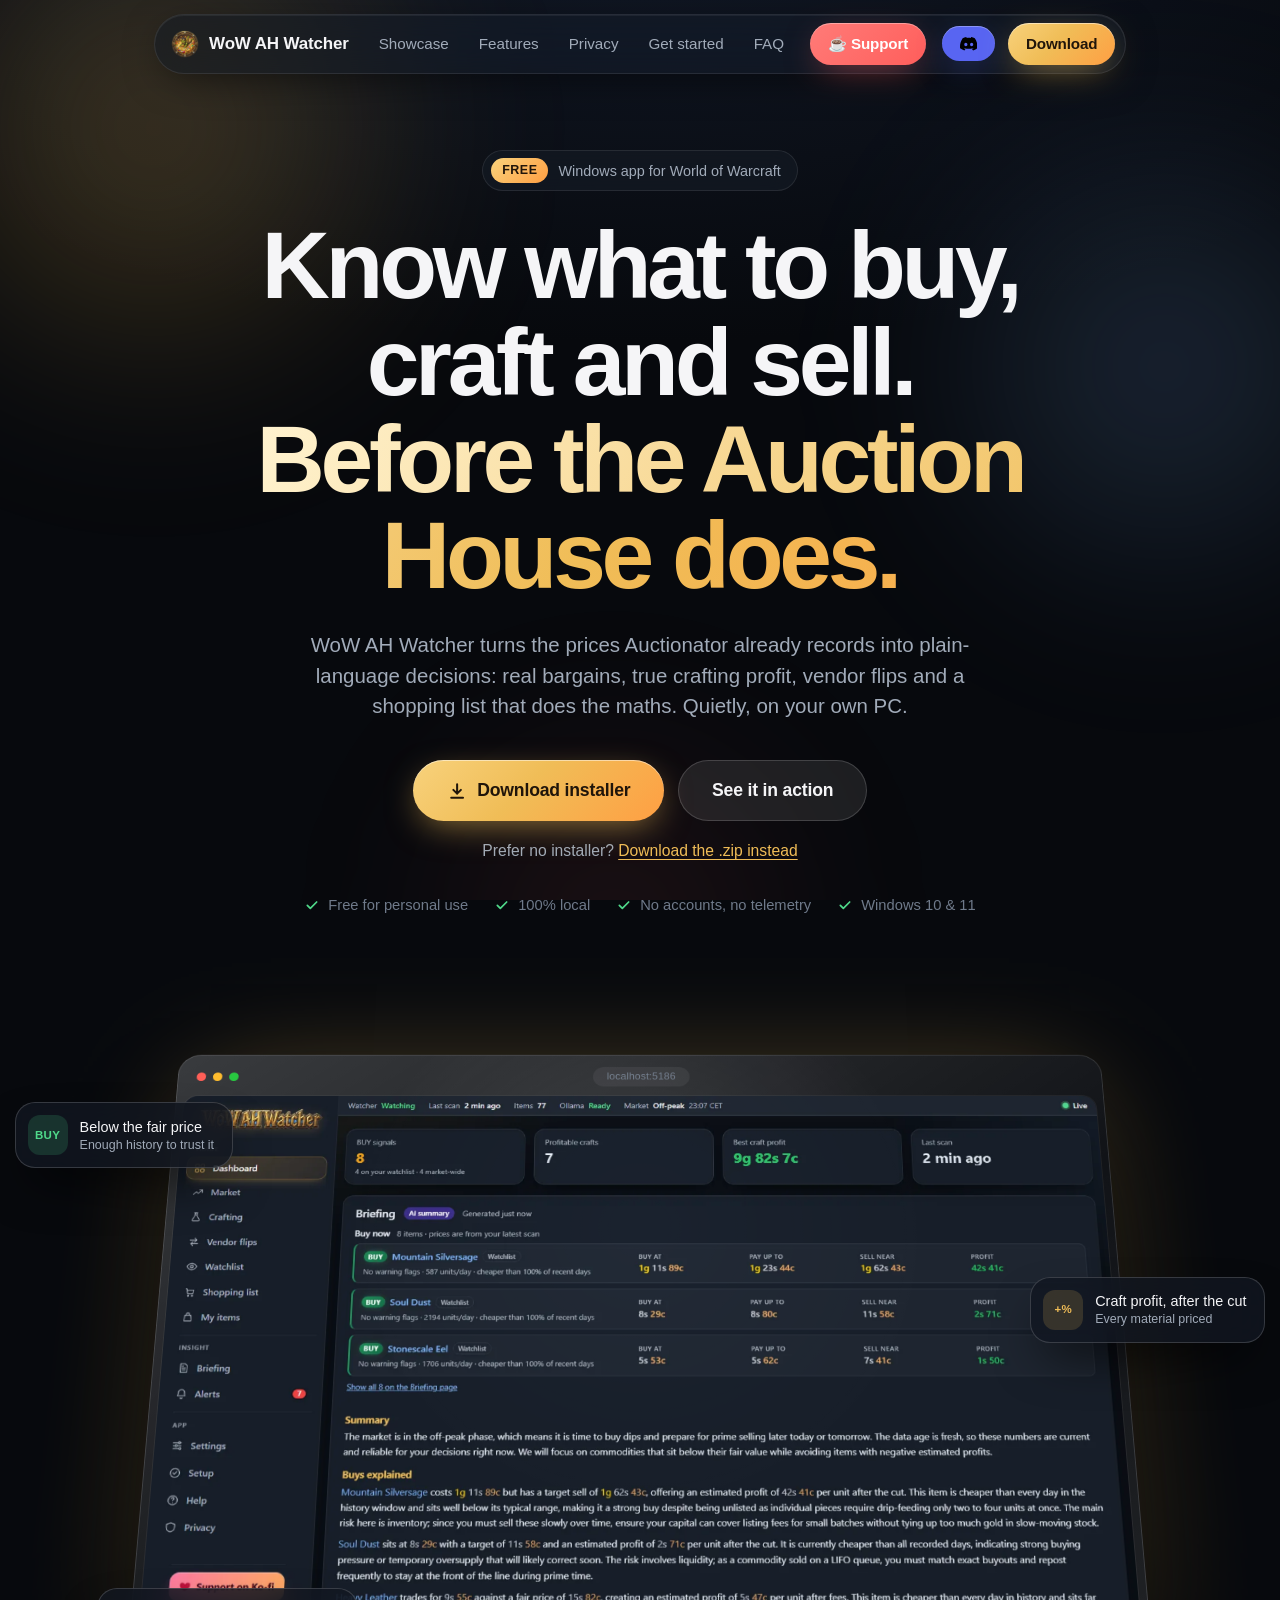
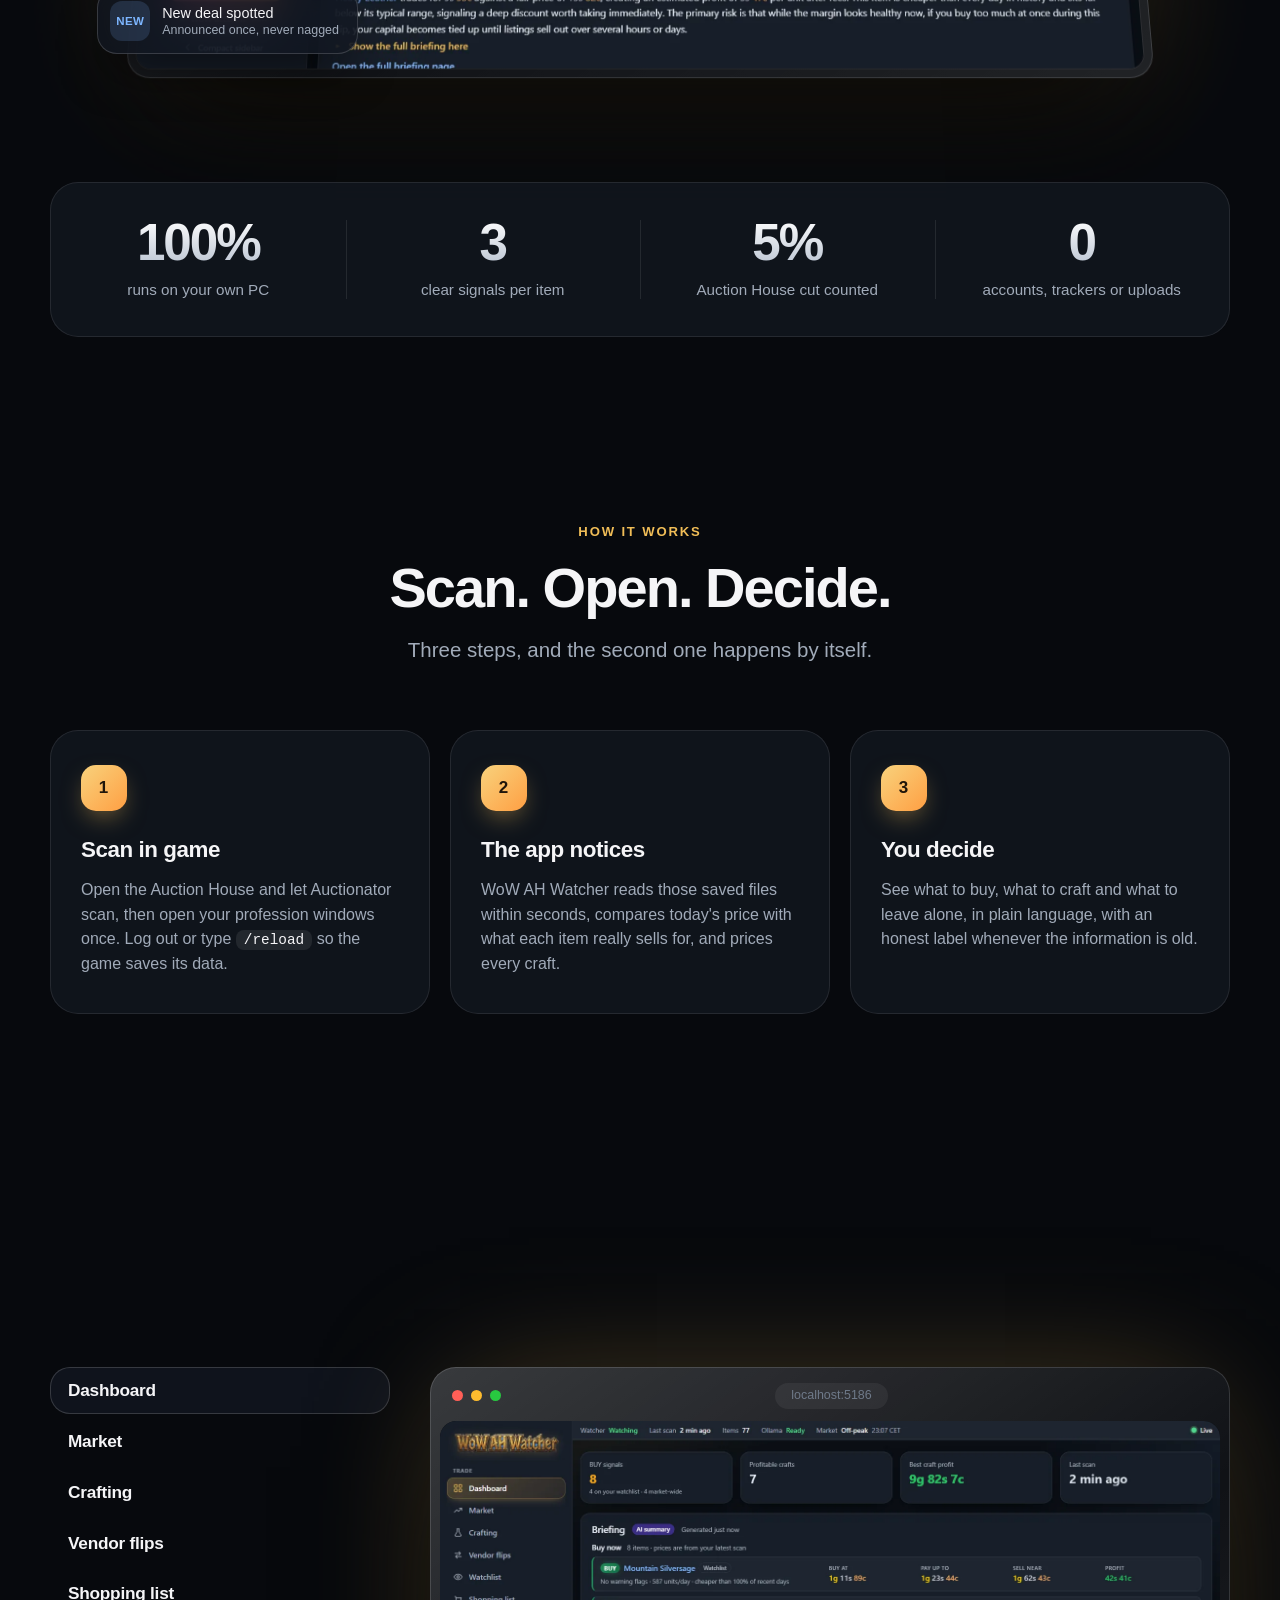
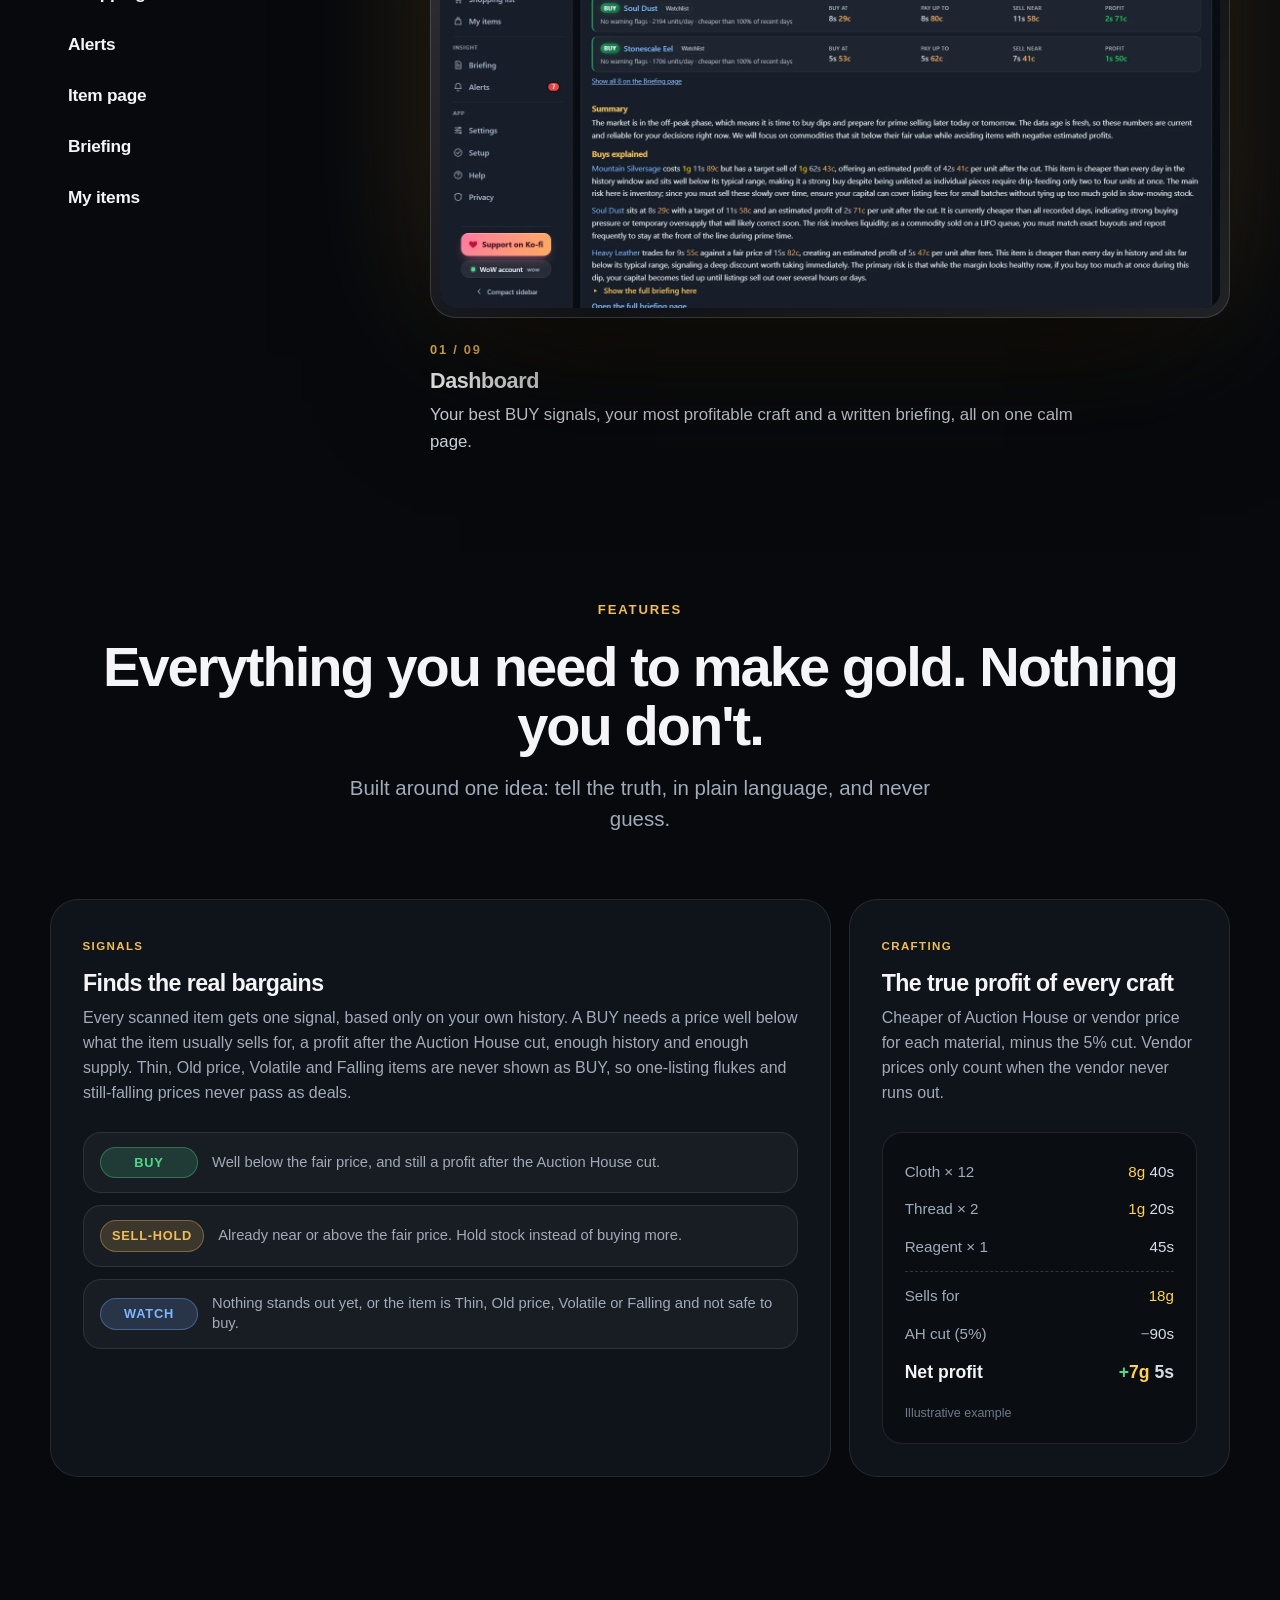
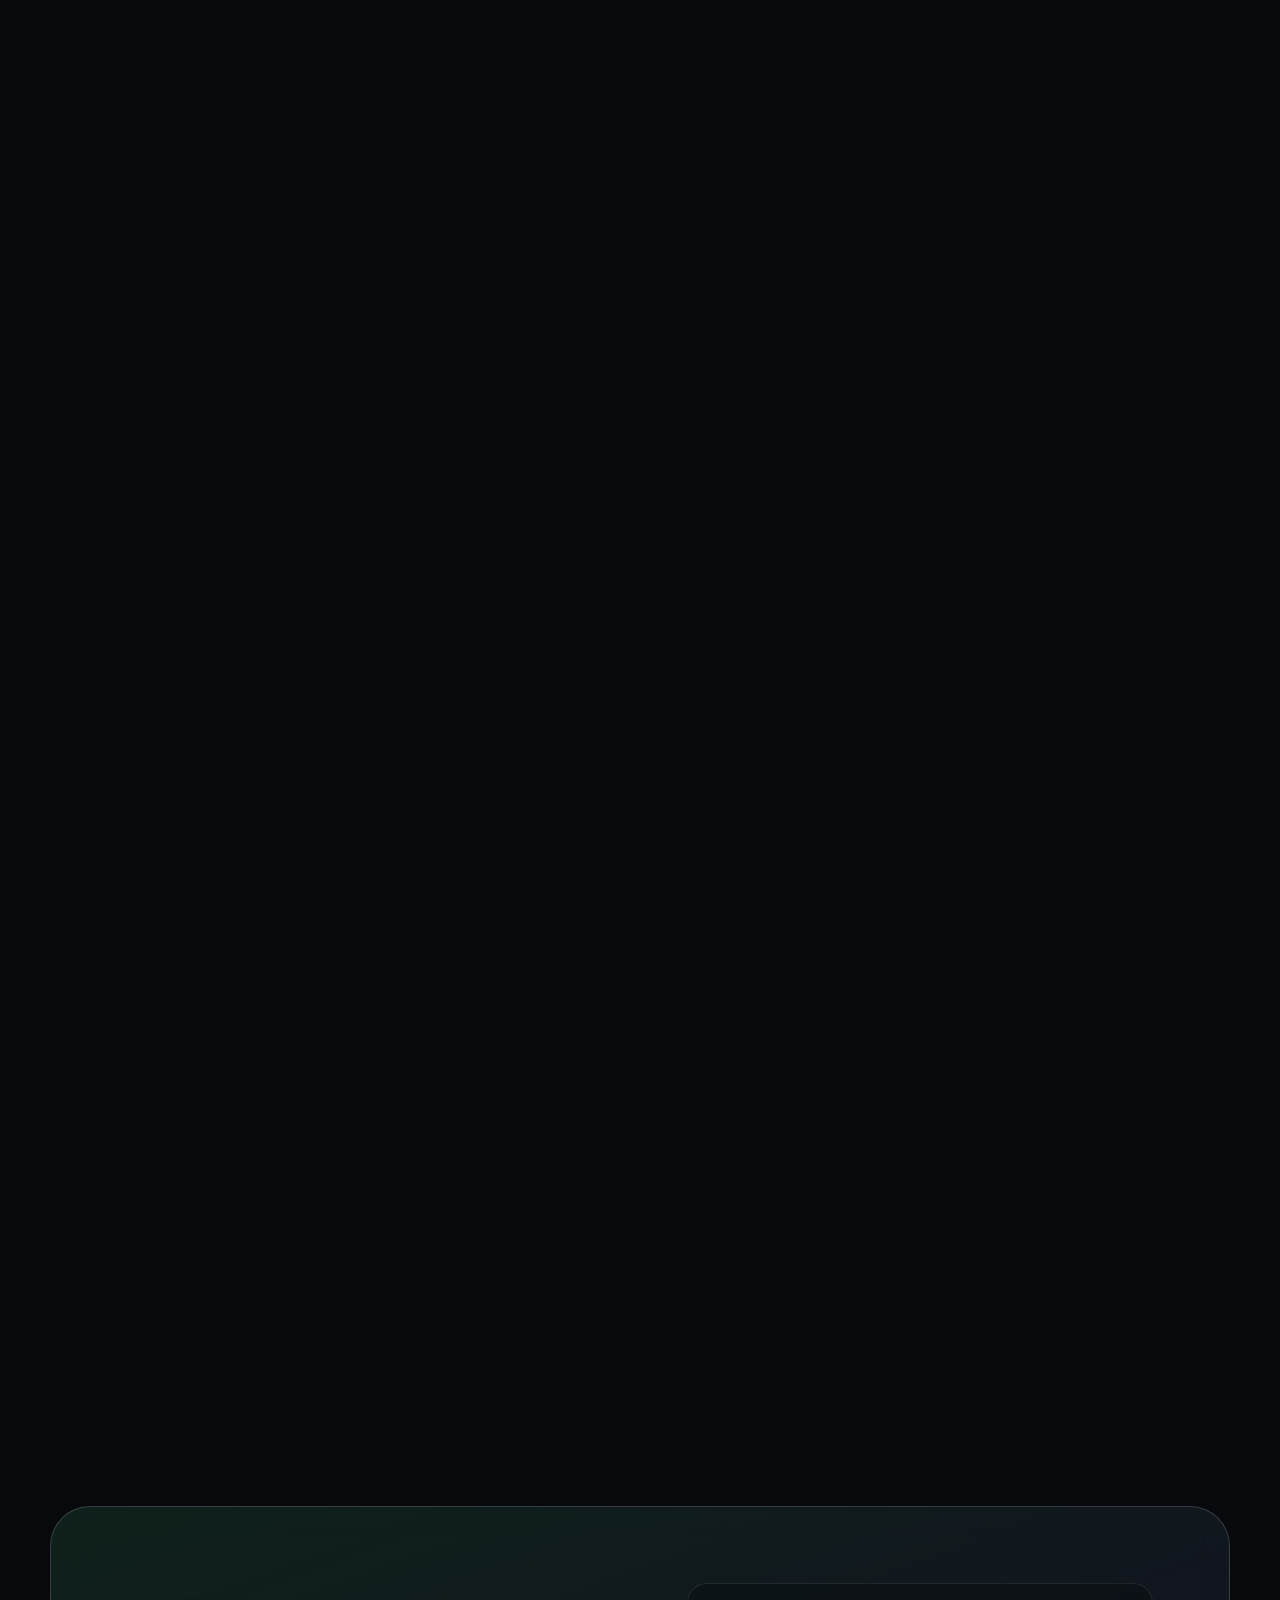
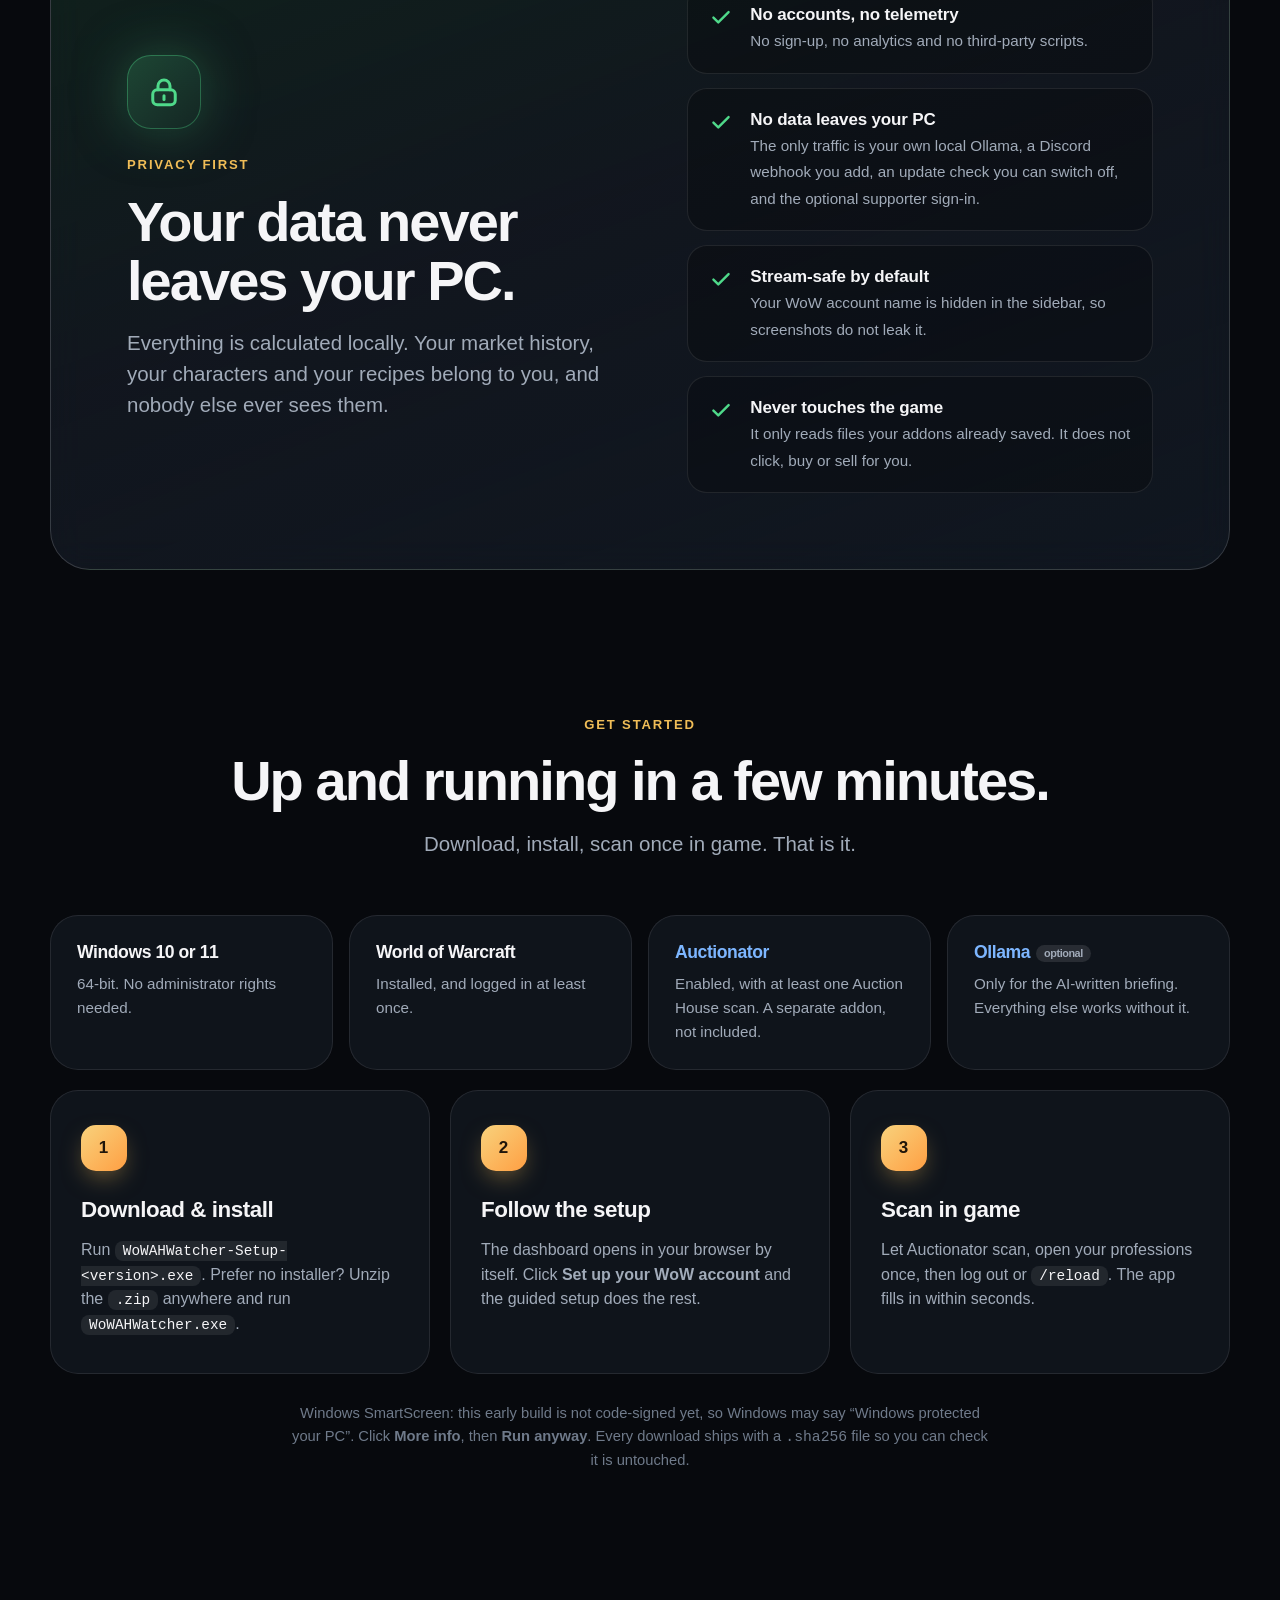
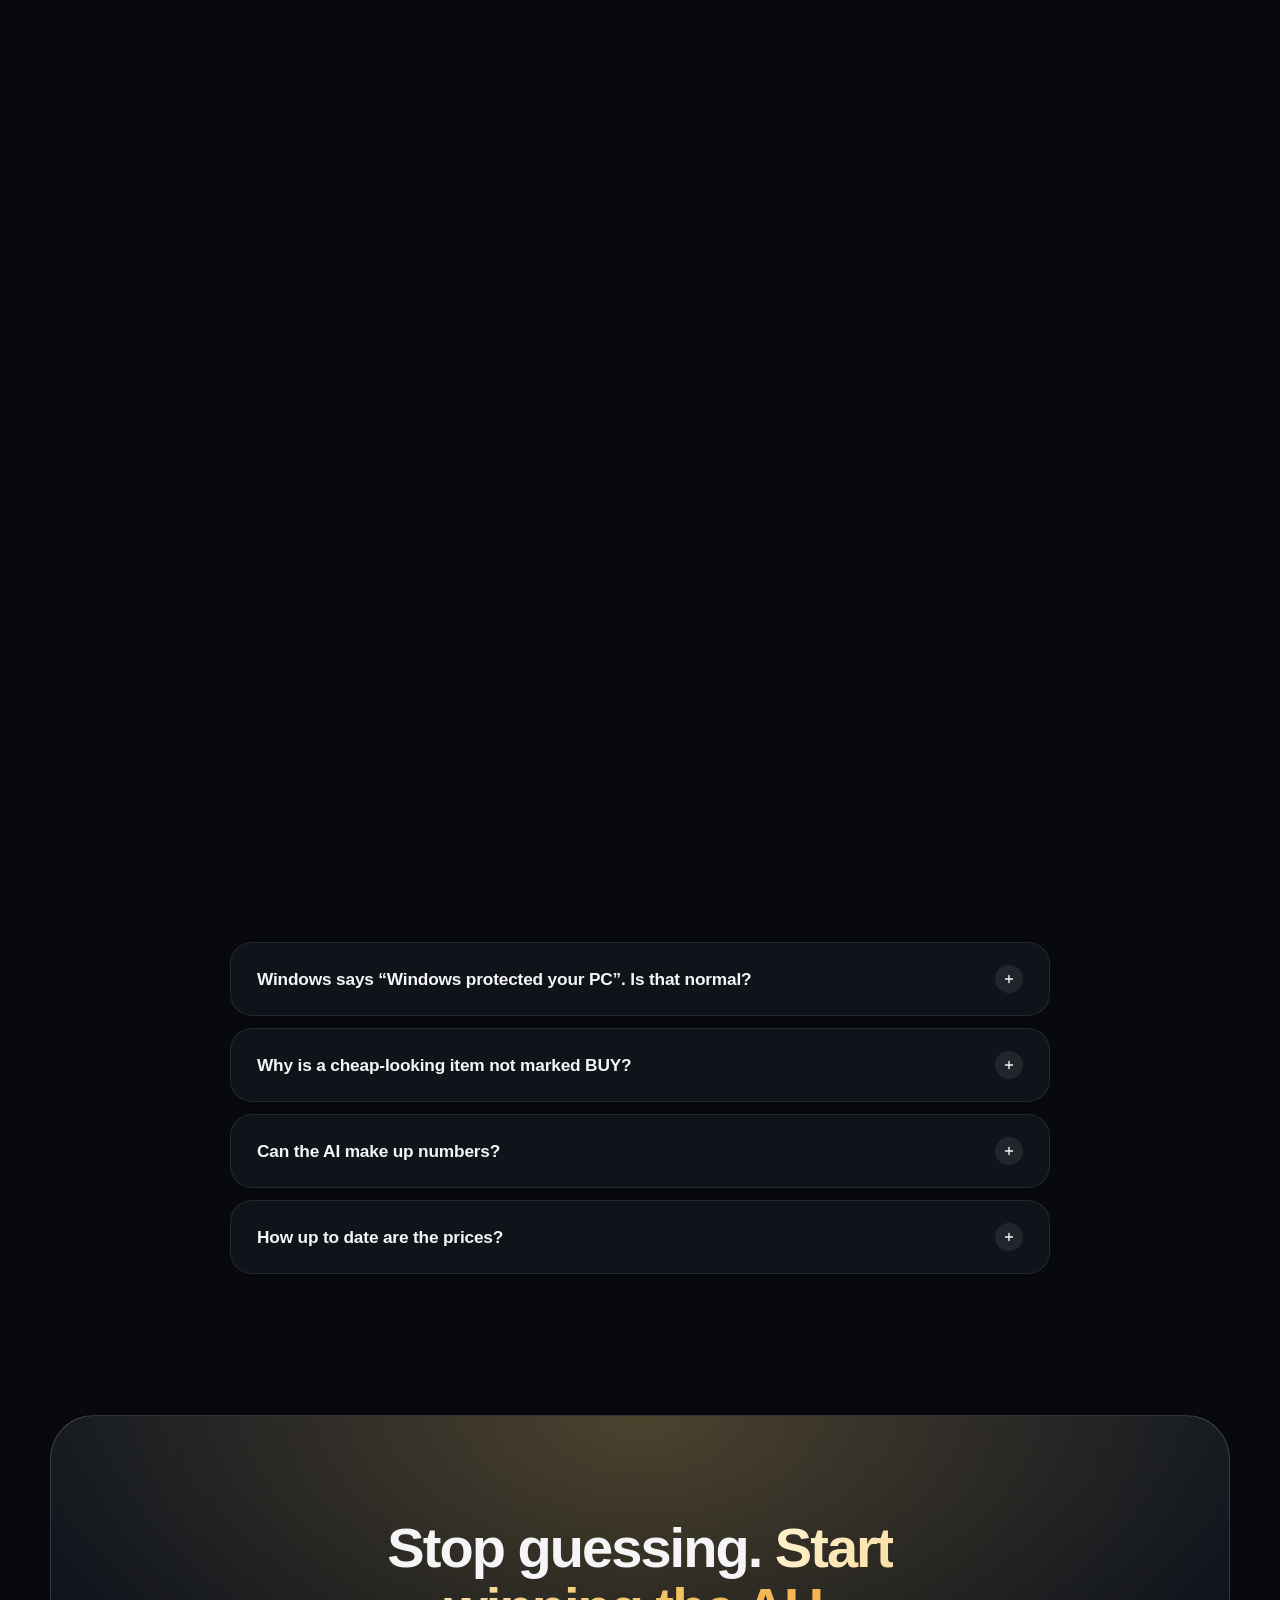
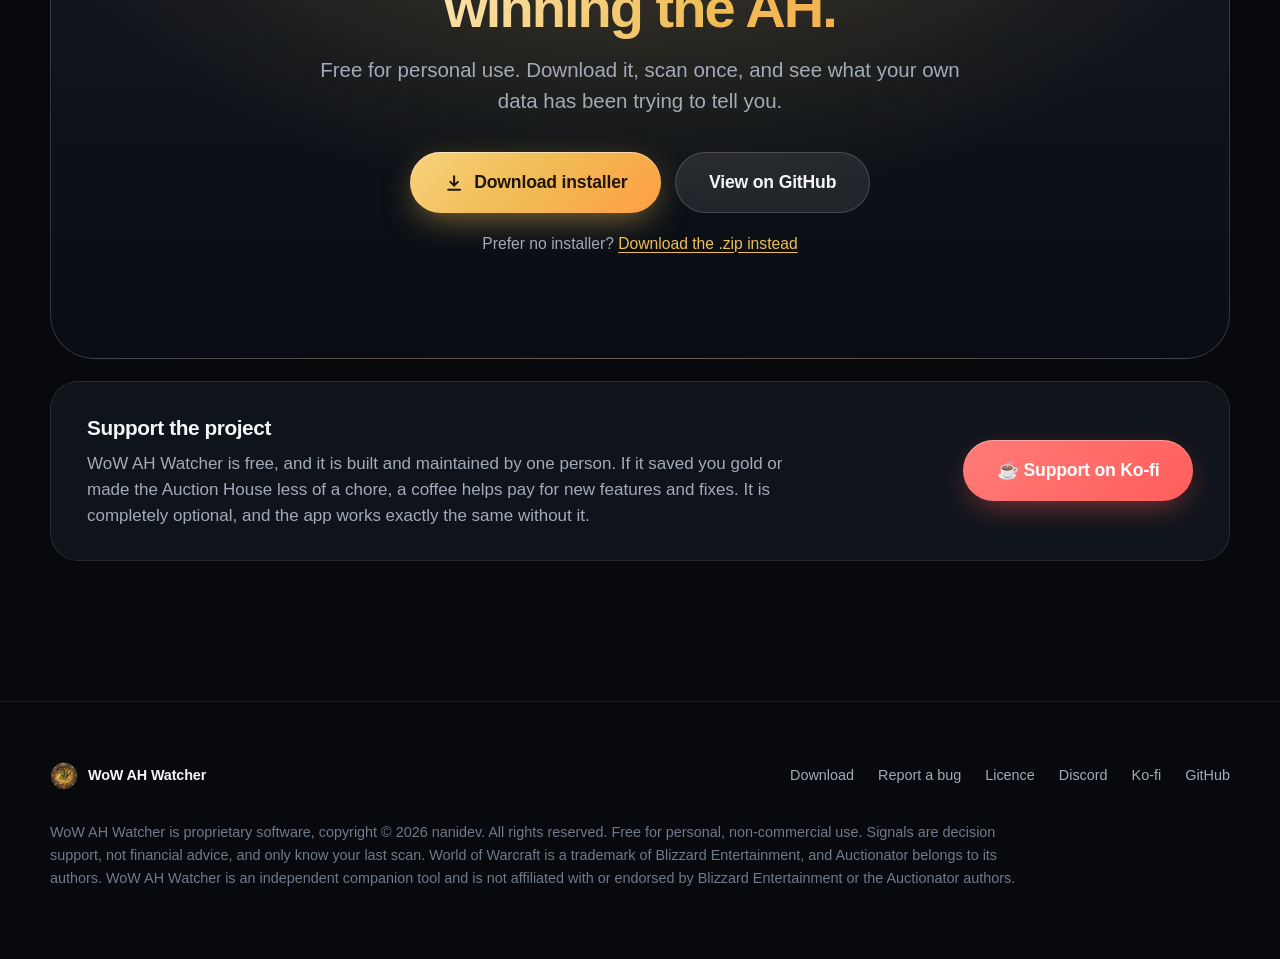
==== commit e760eda8: "Update site and README for 1.4.0 Co-authored-by: Copilot <223556219+Copilot@users.noreply.github.com" ====
--- a/index.html
+++ b/index.html
@@ -45,7 +45,7 @@
       "description": "A free, local Windows app that reads your Auctionator scans and shows BUY, SELL-HOLD and WATCH signals, true crafting profit, vendor flips, a shopping list and deal alerts for the World of Warcraft Auction House.",
       "applicationCategory": "UtilitiesApplication",
       "operatingSystem": "Windows 10, Windows 11",
-      "softwareVersion": "1.3.0",
+      "softwareVersion": "1.4.0",
       "url": "https://wowahwatcher.com/",
       "downloadUrl": "https://github.com/nanidev/wowahwatcher/releases/latest",
       "image": "https://wowahwatcher.com/assets/site/og-image.jpg",
@@ -68,6 +68,8 @@
         "My items: everything your characters carry, bank and have listed, valued with live market signals",
         "Live deal alerts with optional Discord webhook",
         "Optional local AI briefing through Ollama, in four writing styles, with live progress and a Stop button",
+        "Every game version, with a market switcher and separate history per market",
+        "Optional supporter extras: trade advisor, profit ledger, best days, signal scorecard, remote dashboard and streamer mode",
         "100% local, no accounts, no telemetry"
       ]
     },
@@ -83,7 +85,7 @@
       "mainEntity": [
         { "@type": "Question", "name": "Is WoW AH Watcher free?", "acceptedAnswer": { "@type": "Answer", "text": "Yes. It is free for personal, non-commercial use. If it saves you gold you can optionally support its development on Ko-fi, and the app works exactly the same either way." } },
         { "@type": "Question", "name": "Do I need the Auctionator addon?", "acceptedAnswer": { "@type": "Answer", "text": "Yes. WoW AH Watcher reads the price history that Auctionator saves on your PC, so you need Auctionator enabled and at least one Auction House scan. The guided setup also helps you install two small helper addons." } },
-        { "@type": "Question", "name": "Does it send my data anywhere?", "acceptedAnswer": { "@type": "Answer", "text": "No. Everything is calculated locally on your PC. There are no accounts, no telemetry and no third-party scripts. The app only talks to your own local Ollama, to a Discord webhook if you add one, and to GitHub to ask for the newest release number (you can turn that off in Settings). Nothing about you or your data is sent." } },
+        { "@type": "Question", "name": "Does it send my data anywhere?", "acceptedAnswer": { "@type": "Answer", "text": "No. Everything is calculated locally on your PC. There are no accounts, no telemetry and no third-party scripts. The app only talks to your own local Ollama, to a Discord webhook if you add one, and to GitHub to ask for the newest release number (you can turn that off in Settings). If you choose to sign in as a supporter, it also contacts the project's supporter sign-in, only to confirm that you are a supporter. Nothing about you or your data is sent." } },
         { "@type": "Question", "name": "Does it modify or automate World of Warcraft?", "acceptedAnswer": { "@type": "Answer", "text": "No. It never touches the game. It only reads the files that your addons already save to disk after you log out or type /reload, and it never buys, sells or clicks anything for you." } },
         { "@type": "Question", "name": "Do I need Ollama or an AI model?", "acceptedAnswer": { "@type": "Answer", "text": "No. Ollama is optional. Without it you still get a clear written briefing built from fixed rules. With Ollama installed, a local AI can rewrite the briefing as a flowing summary on your own machine." } },
         { "@type": "Question", "name": "How is crafting profit calculated?", "acceptedAnswer": { "@type": "Answer", "text": "Each material is priced at the cheaper of its Auction House price and its vendor price, but a vendor price only counts when the vendor has unlimited stock. Reputation discounts are already in the price Auctionator saved. The 5% Auction House cut is taken off the sale price, and you see the net profit and margin. Materials you can only get from a vendor are labelled, and crafts your characters cannot make are flagged. If a price is missing, the craft shows price unknown instead of inventing a total." } },
@@ -322,6 +324,12 @@
         </article>
 
         <article class="card span6 reveal">
+          <span class="tag">Supporters</span>
+          <h3>A few extras for supporters</h3>
+          <p>The whole app is free. Supporters can sign in once on the Supporter page to unlock the Trade advisor, the Profit ledger with goals, Best days (a weekday heat map of the cheapest and dearest days), the Signal scorecard, a read-only Remote dashboard for phones, tablets and PCs on your home network, and a Streamer mode that blurs names, folders, gold and items. Signing in is optional and only confirms that you are a supporter.</p>
+        </article>
+
+        <article class="card span6 reveal">
           <span class="tag">Setup</span>
           <h3>Guided setup, built-in Help</h3>
           <p style="max-width:52rem">The first run finds your WoW account, helps you install the two small helper addons (item names, vendor prices and recipes) and tells you exactly what is missing, in plain language. A full built-in guide explains every page, every signal and the in-game commands. No console window, no command line: it opens in your browser like a normal Windows app.</p>
@@ -342,7 +350,7 @@
         </div>
         <div class="grid3">
           <div class="item"><svg viewBox="0 0 24 24" fill="none" stroke="currentColor" stroke-width="2.2" stroke-linecap="round" stroke-linejoin="round" aria-hidden="true"><path d="M5 12.5l4.5 4.5L19 7.5"/></svg><div><b>No accounts, no telemetry</b><span>No sign-up, no analytics and no third-party scripts.</span></div></div>
-          <div class="item"><svg viewBox="0 0 24 24" fill="none" stroke="currentColor" stroke-width="2.2" stroke-linecap="round" stroke-linejoin="round" aria-hidden="true"><path d="M5 12.5l4.5 4.5L19 7.5"/></svg><div><b>No data leaves your PC</b><span>The only traffic is your own local Ollama, a Discord webhook you add, and an update check you can switch off.</span></div></div>
+          <div class="item"><svg viewBox="0 0 24 24" fill="none" stroke="currentColor" stroke-width="2.2" stroke-linecap="round" stroke-linejoin="round" aria-hidden="true"><path d="M5 12.5l4.5 4.5L19 7.5"/></svg><div><b>No data leaves your PC</b><span>The only traffic is your own local Ollama, a Discord webhook you add, an update check you can switch off, and the optional supporter sign-in.</span></div></div>
           <div class="item"><svg viewBox="0 0 24 24" fill="none" stroke="currentColor" stroke-width="2.2" stroke-linecap="round" stroke-linejoin="round" aria-hidden="true"><path d="M5 12.5l4.5 4.5L19 7.5"/></svg><div><b>Stream-safe by default</b><span>Your WoW account name is hidden in the sidebar, so screenshots do not leak it.</span></div></div>
           <div class="item"><svg viewBox="0 0 24 24" fill="none" stroke="currentColor" stroke-width="2.2" stroke-linecap="round" stroke-linejoin="round" aria-hidden="true"><path d="M5 12.5l4.5 4.5L19 7.5"/></svg><div><b>Never touches the game</b><span>It only reads files your addons already saved. It does not click, buy or sell for you.</span></div></div>
         </div>
@@ -383,7 +391,7 @@
       <div class="faq">
         <details class="reveal"><summary>Is WoW AH Watcher free?</summary><div class="ans">Yes. It is free for personal, non-commercial use. If it saves you gold you can optionally support its development on Ko-fi, and the app works exactly the same either way.</div></details>
         <details class="reveal"><summary>Do I need the Auctionator addon?</summary><div class="ans">Yes. WoW AH Watcher reads the price history that Auctionator saves on your PC, so you need Auctionator enabled and at least one Auction House scan. The guided setup also helps you install two small helper addons.</div></details>
-        <details class="reveal"><summary>Does it send my data anywhere?</summary><div class="ans">No. Everything is calculated locally on your PC. There are no accounts, no telemetry and no third-party scripts. The app only talks to your own local Ollama, to a Discord webhook if you add one, and to GitHub to ask for the newest release number (you can turn that off in Settings). Nothing about you or your data is sent.</div></details>
+        <details class="reveal"><summary>Does it send my data anywhere?</summary><div class="ans">No. Everything is calculated locally on your PC. There are no accounts, no telemetry and no third-party scripts. The app only talks to your own local Ollama, to a Discord webhook if you add one, and to GitHub to ask for the newest release number (you can turn that off in Settings). If you choose to sign in as a supporter, it also contacts the project's supporter sign-in, only to confirm that you are a supporter. Nothing about you or your data is sent.</div></details>
         <details class="reveal"><summary>Does it modify or automate World of Warcraft?</summary><div class="ans">No. It never touches the game. It only reads the files that your addons already save to disk after you log out or type <code>/reload</code>, and it never buys, sells or clicks anything for you.</div></details>
         <details class="reveal"><summary>Do I need Ollama or an AI model?</summary><div class="ans">No. Ollama is optional. Without it you still get a clear written briefing built from fixed rules. With Ollama installed, a local AI can rewrite the briefing as a flowing summary on your own machine.</div></details>
         <details class="reveal"><summary>How is crafting profit calculated?</summary><div class="ans">Each material is priced at the cheaper of its Auction House price and its vendor price, but a vendor price only counts when the vendor has unlimited stock. Reputation discounts are already in the price Auctionator saved. The 5% Auction House cut is taken off the sale price, and you see the net profit and margin. Materials you can only get from a vendor are labelled, and crafts your characters cannot make are flagged. If a price is missing, the craft shows &ldquo;price unknown&rdquo; instead of inventing a total.</div></details>
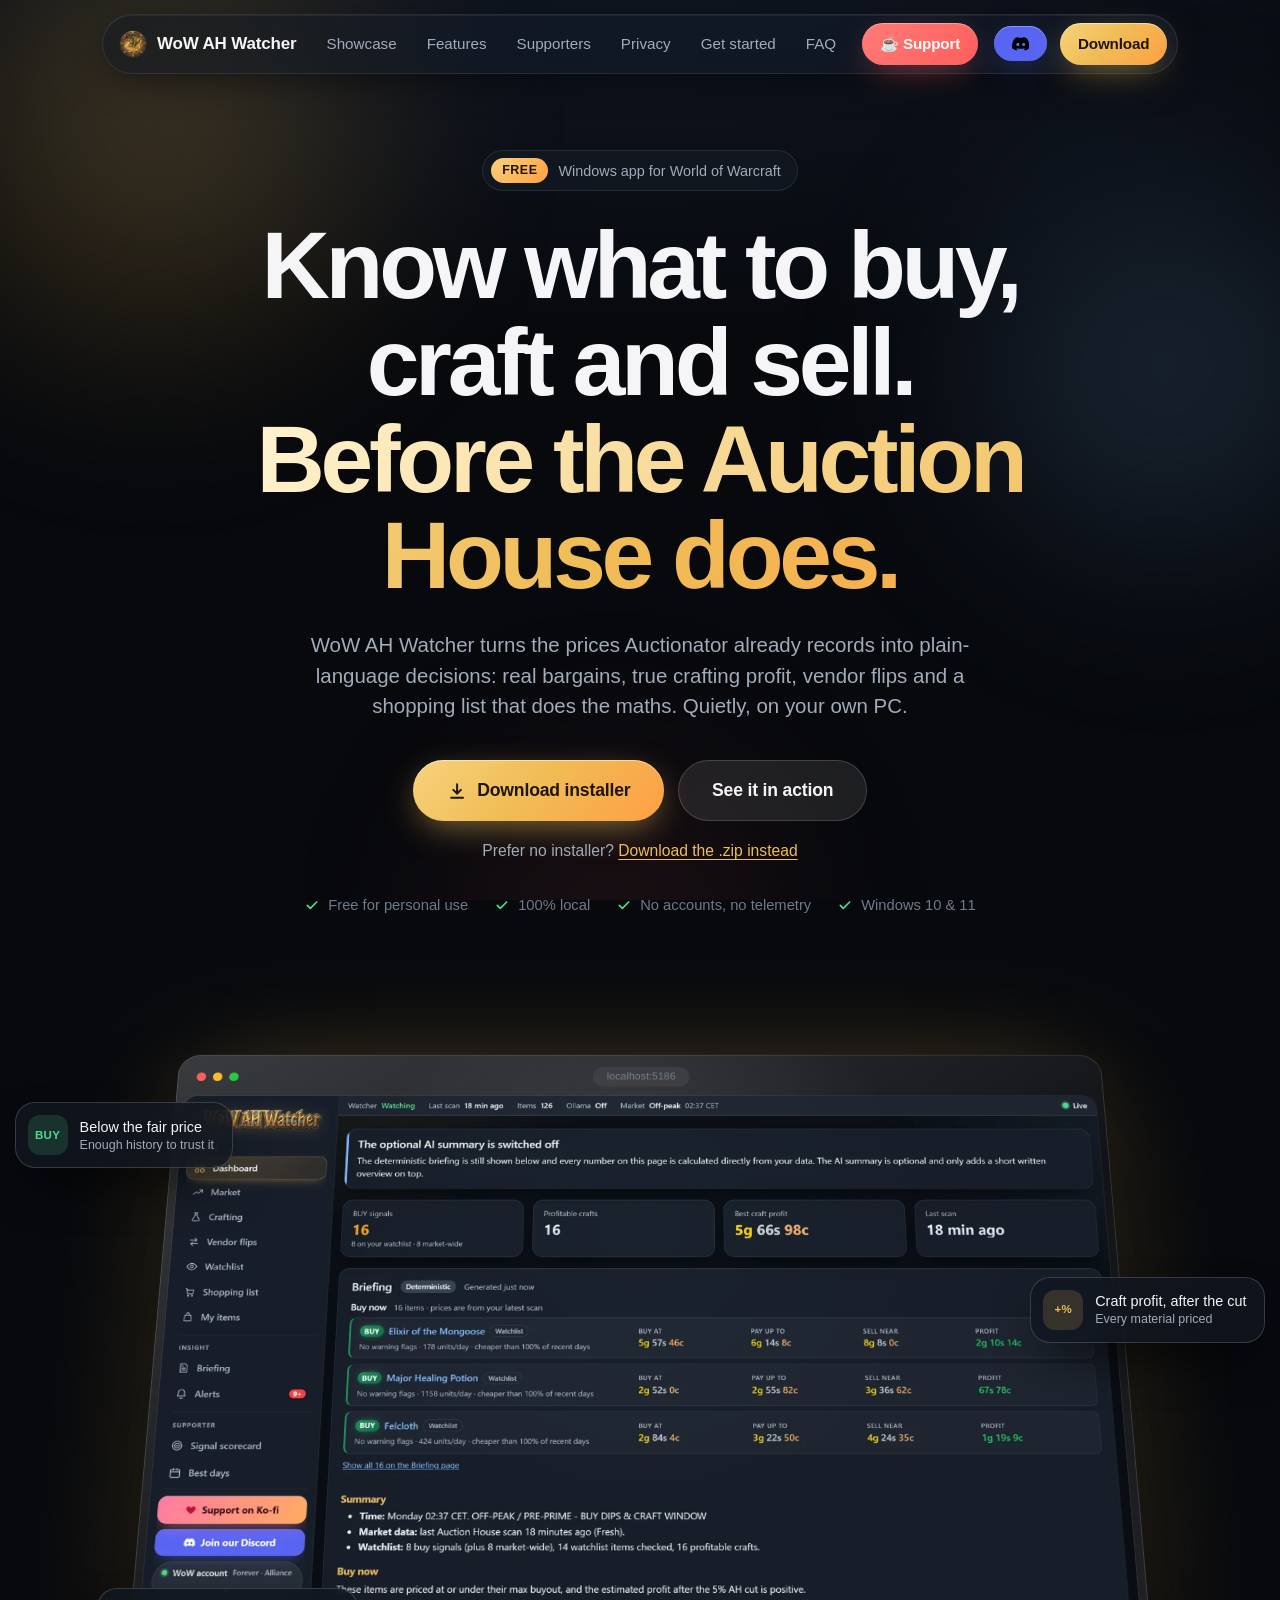
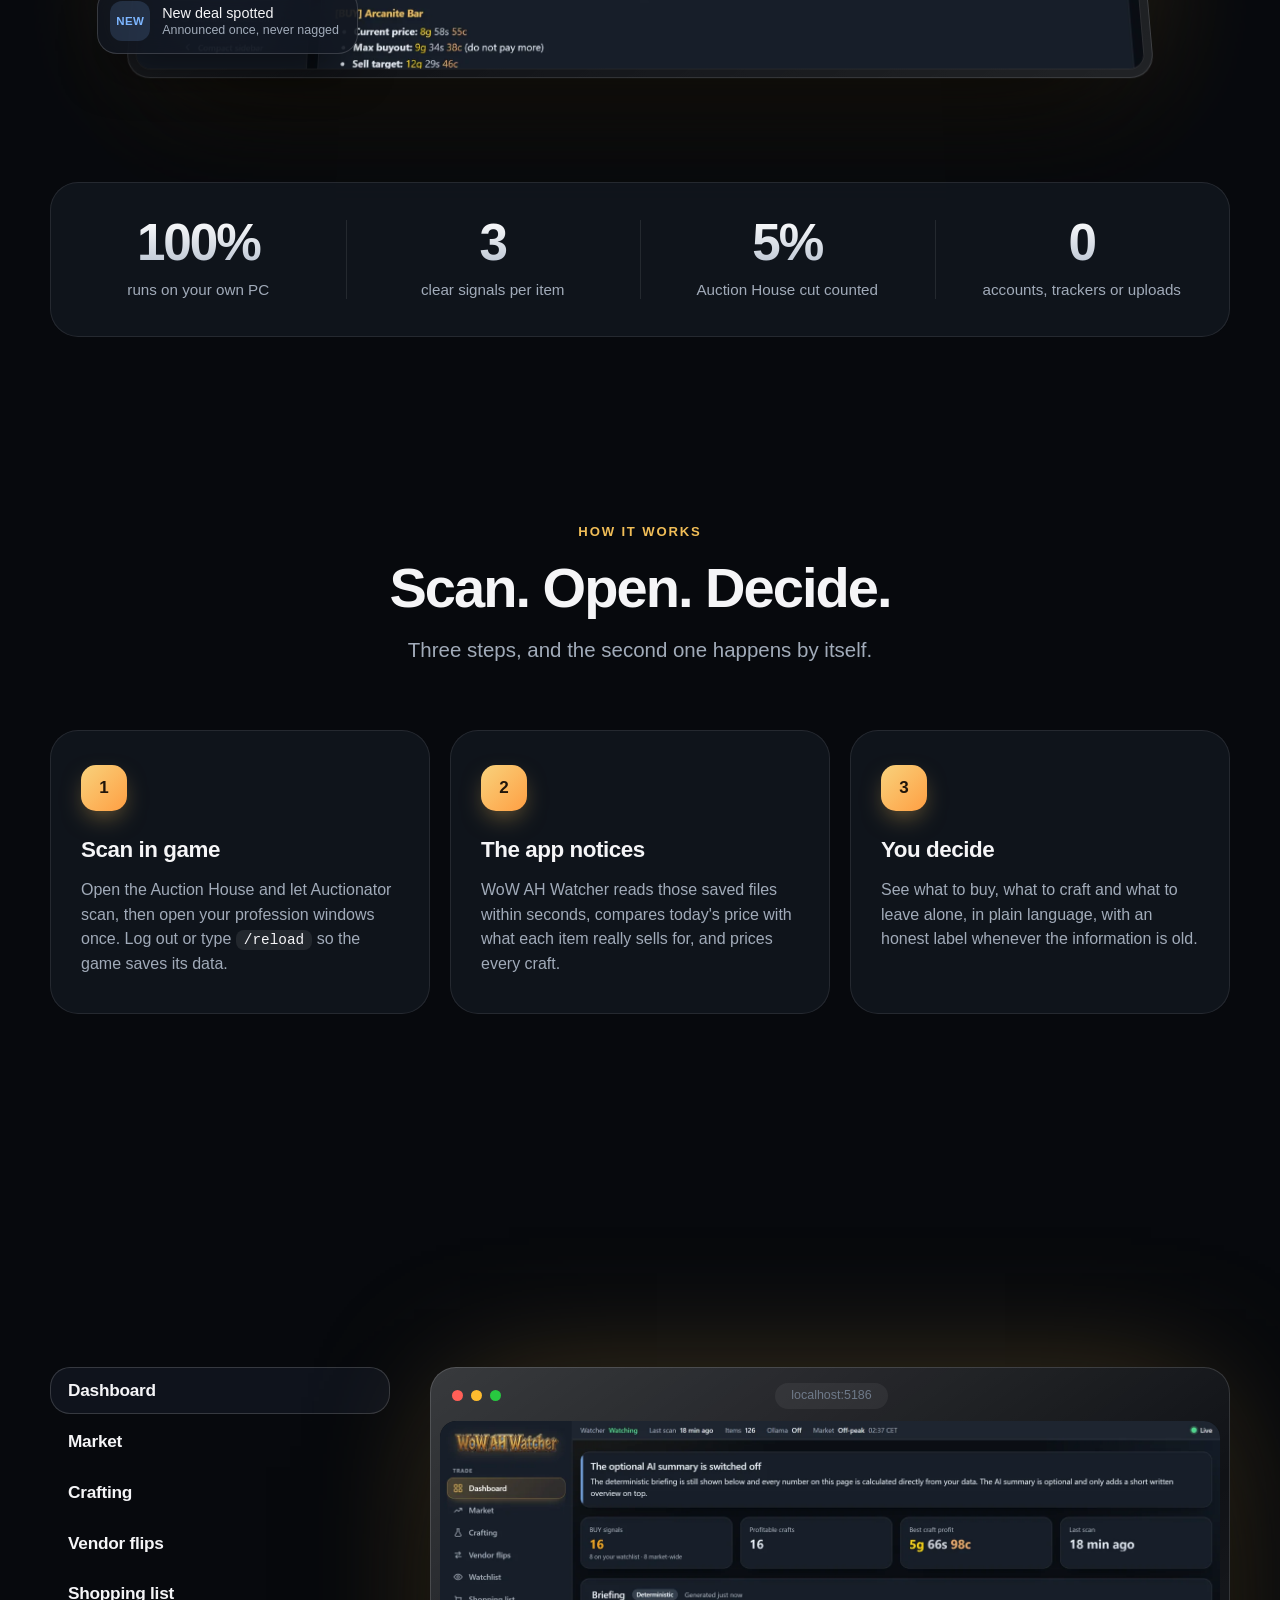
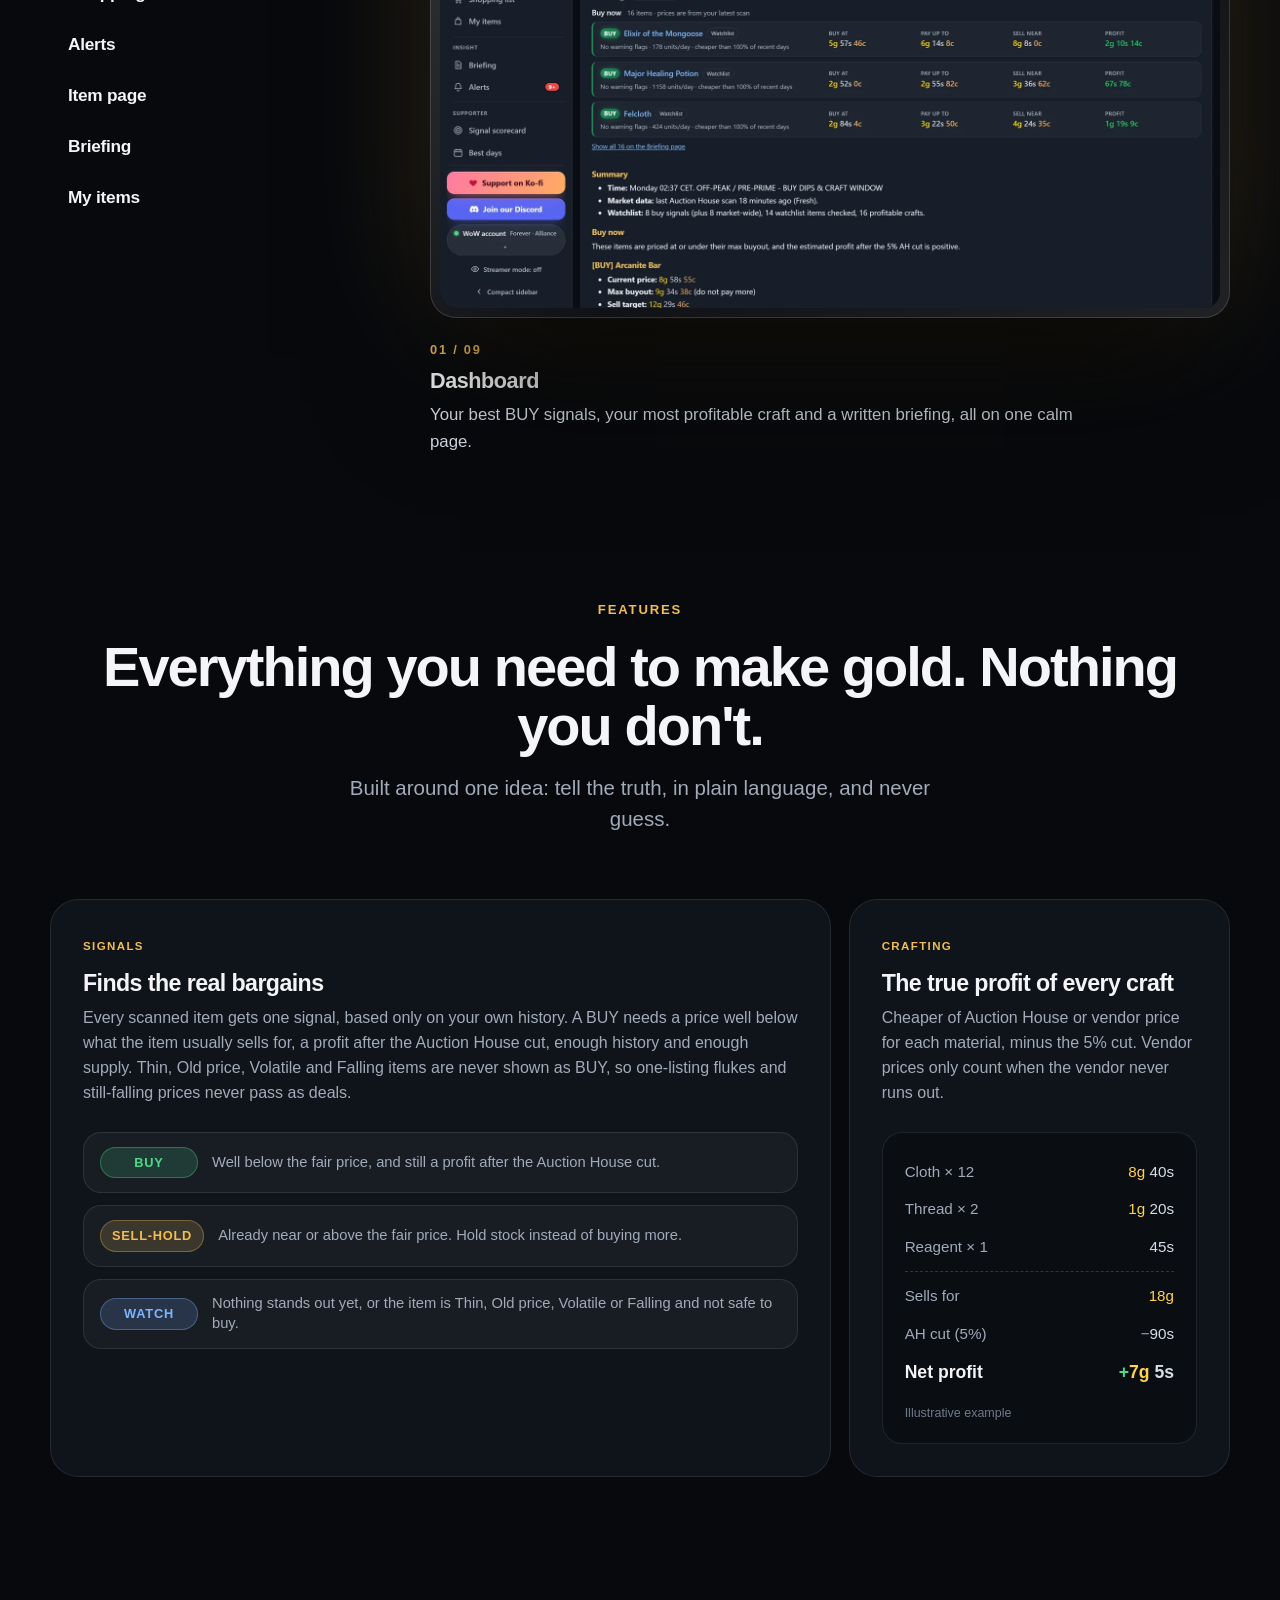
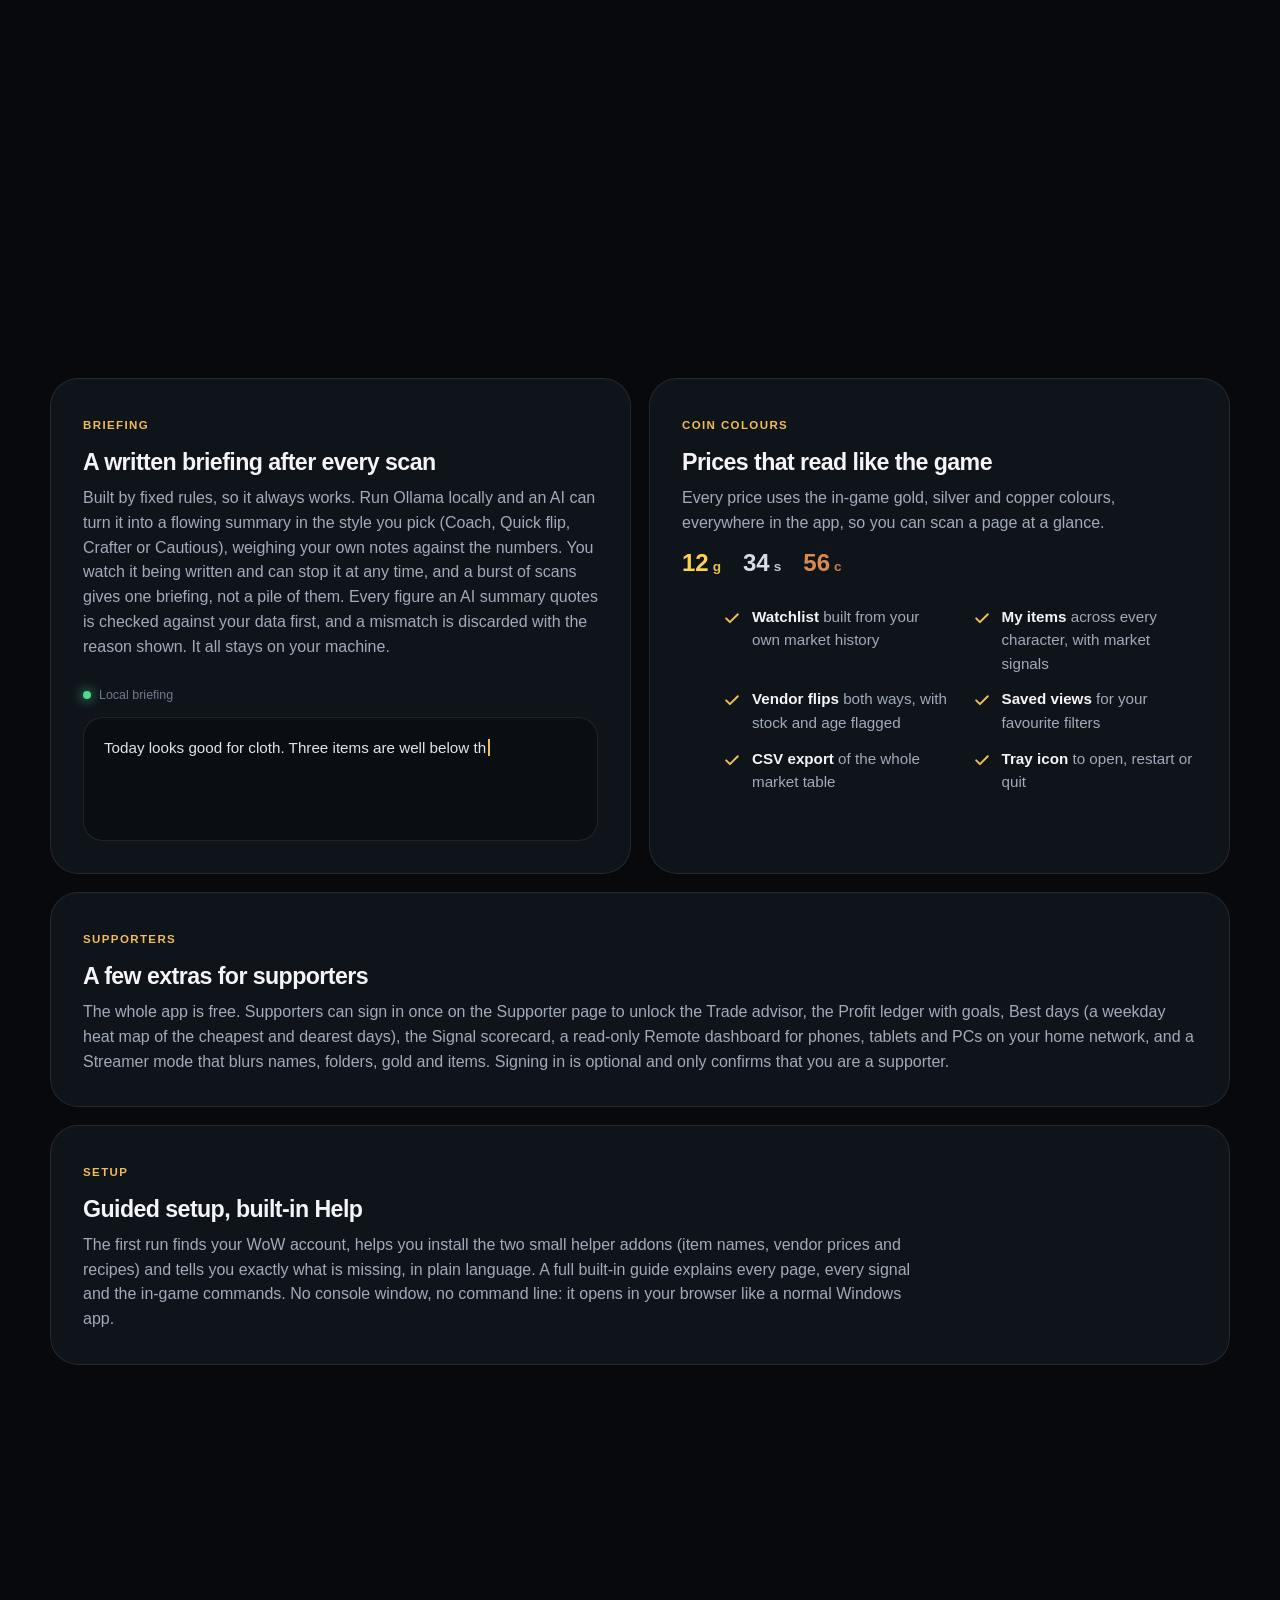
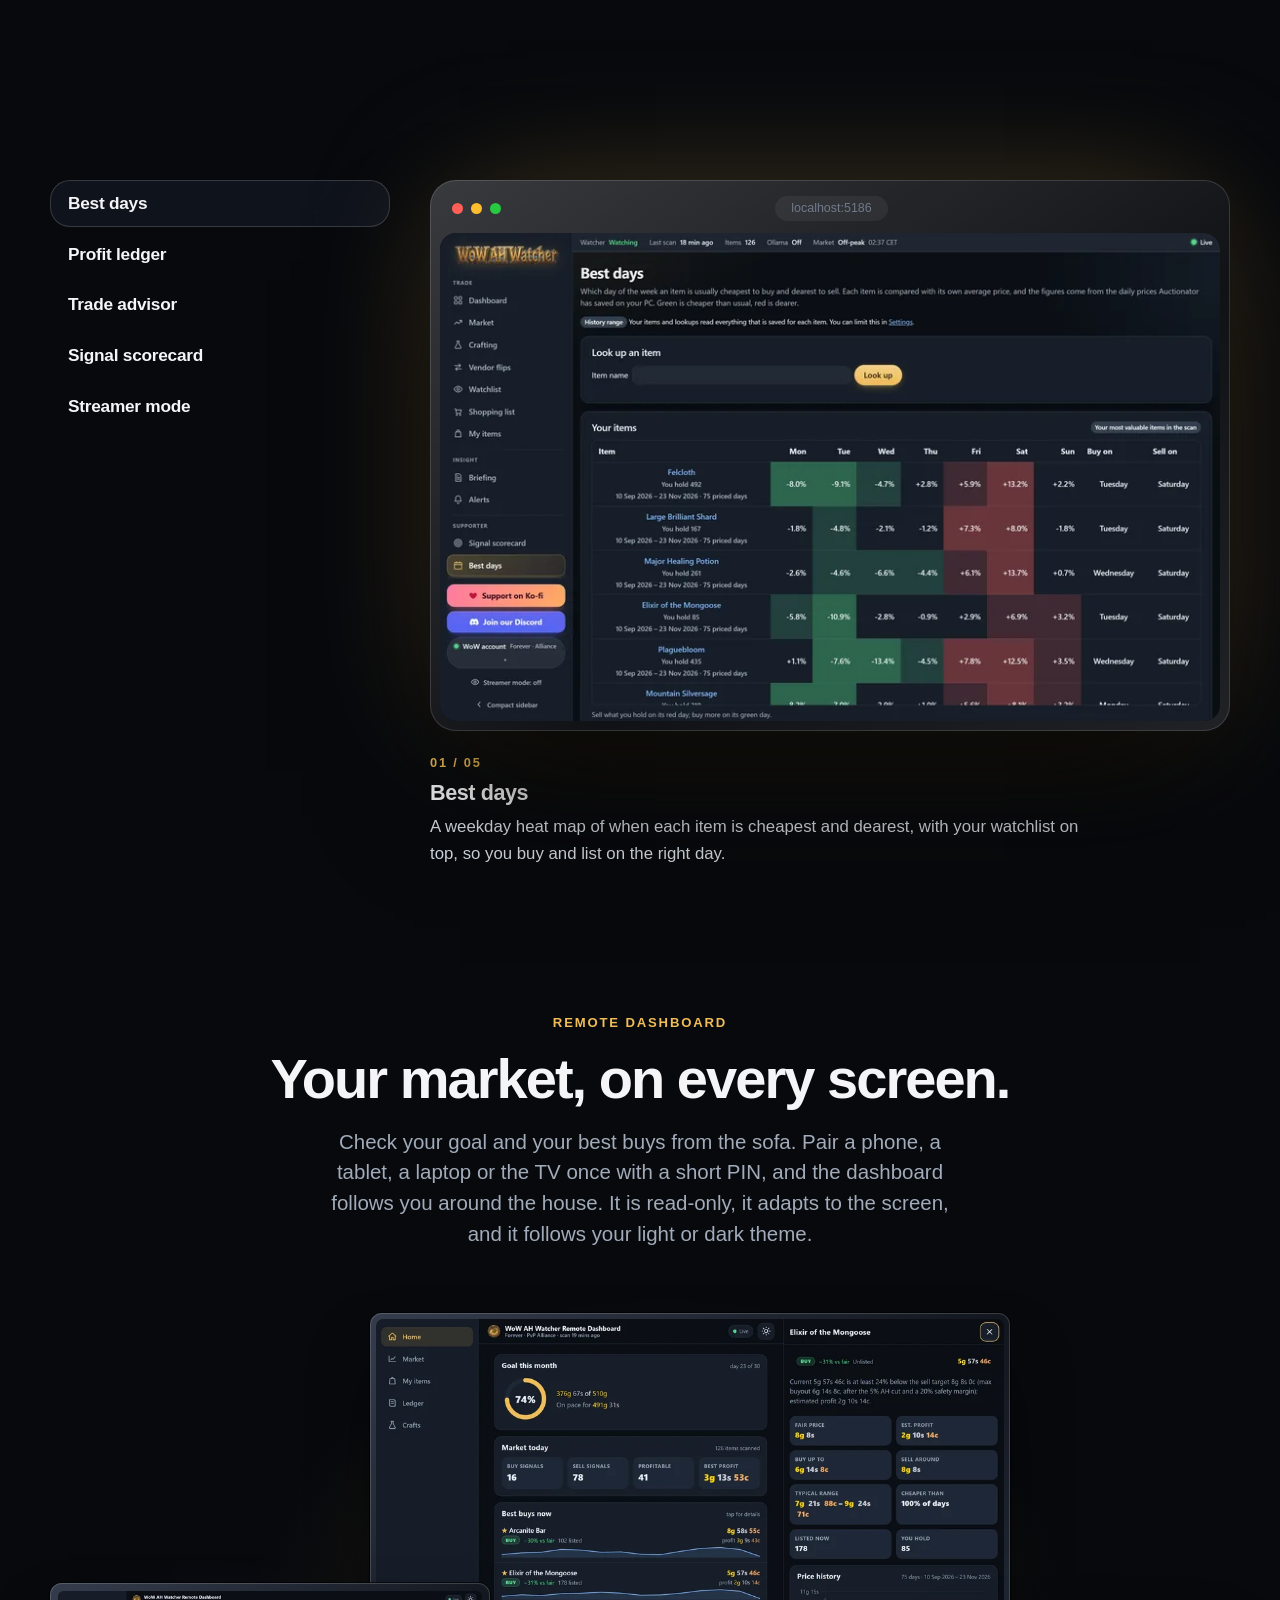
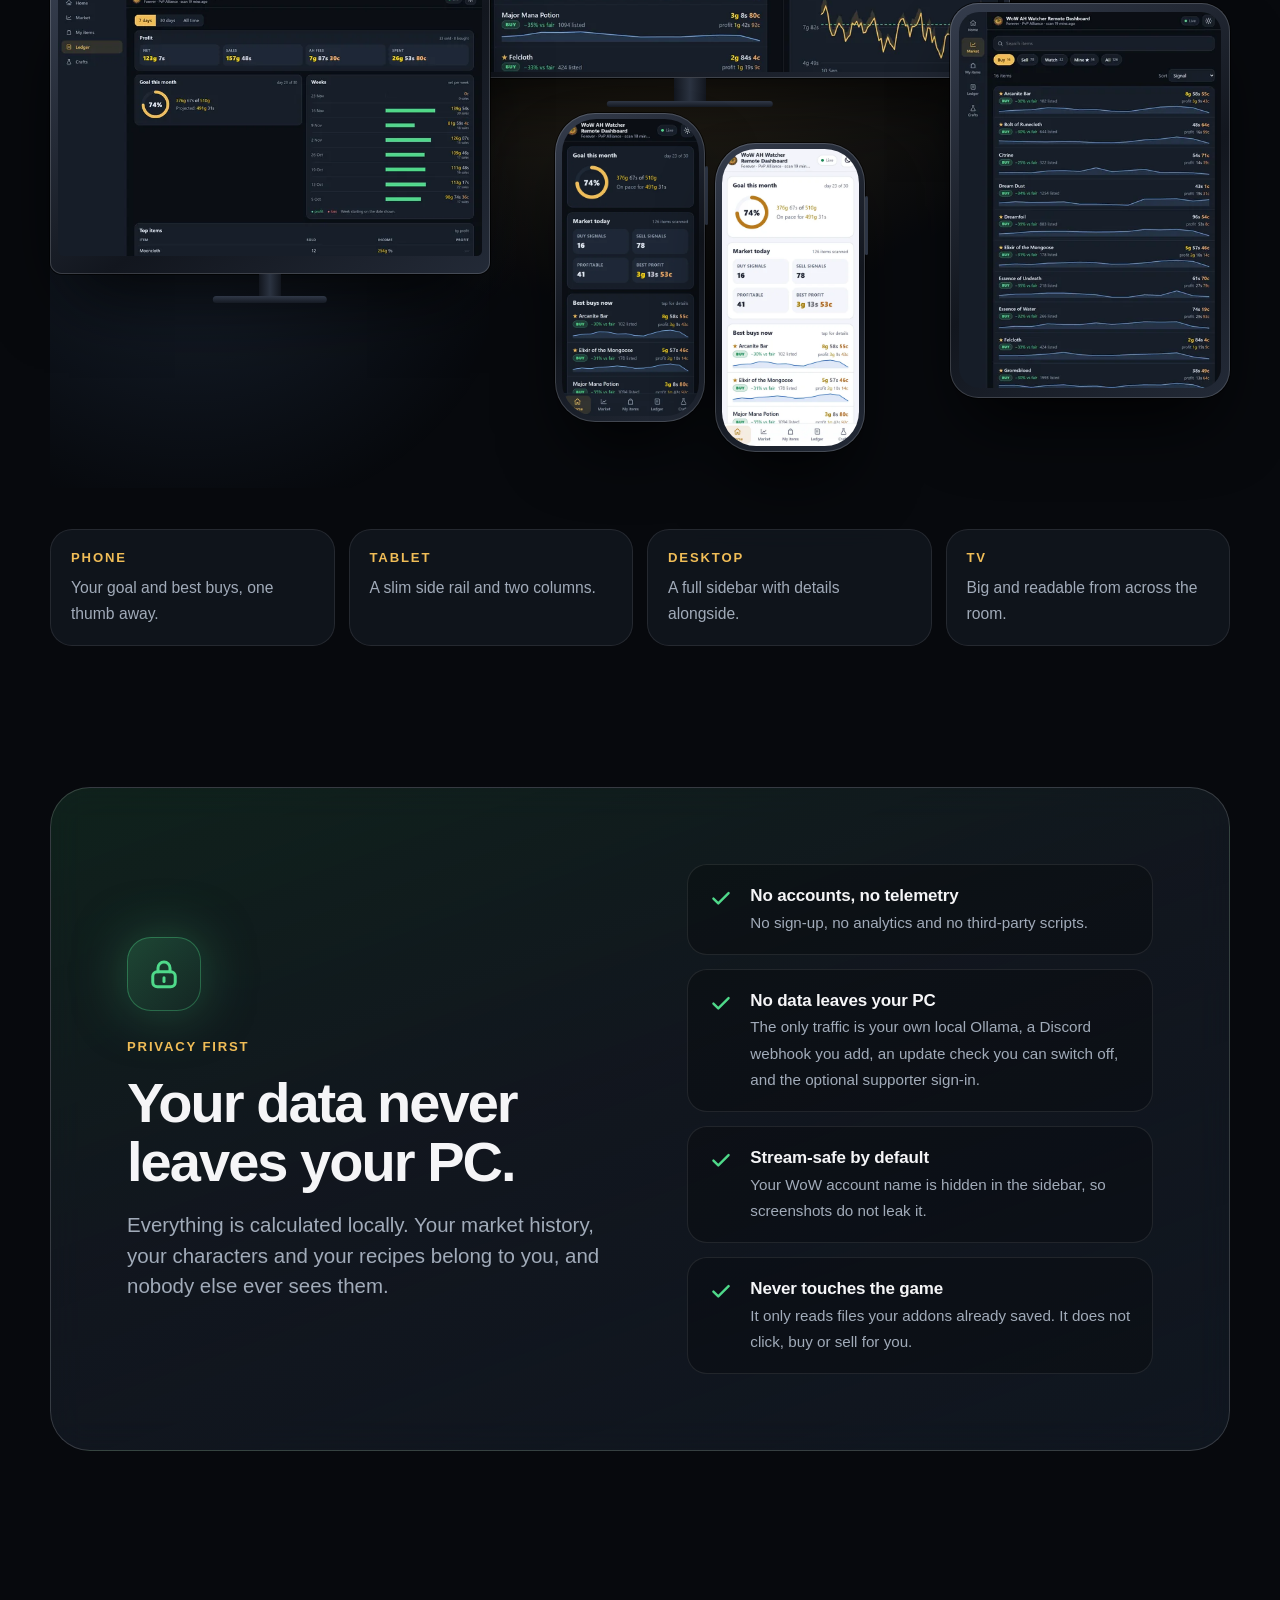
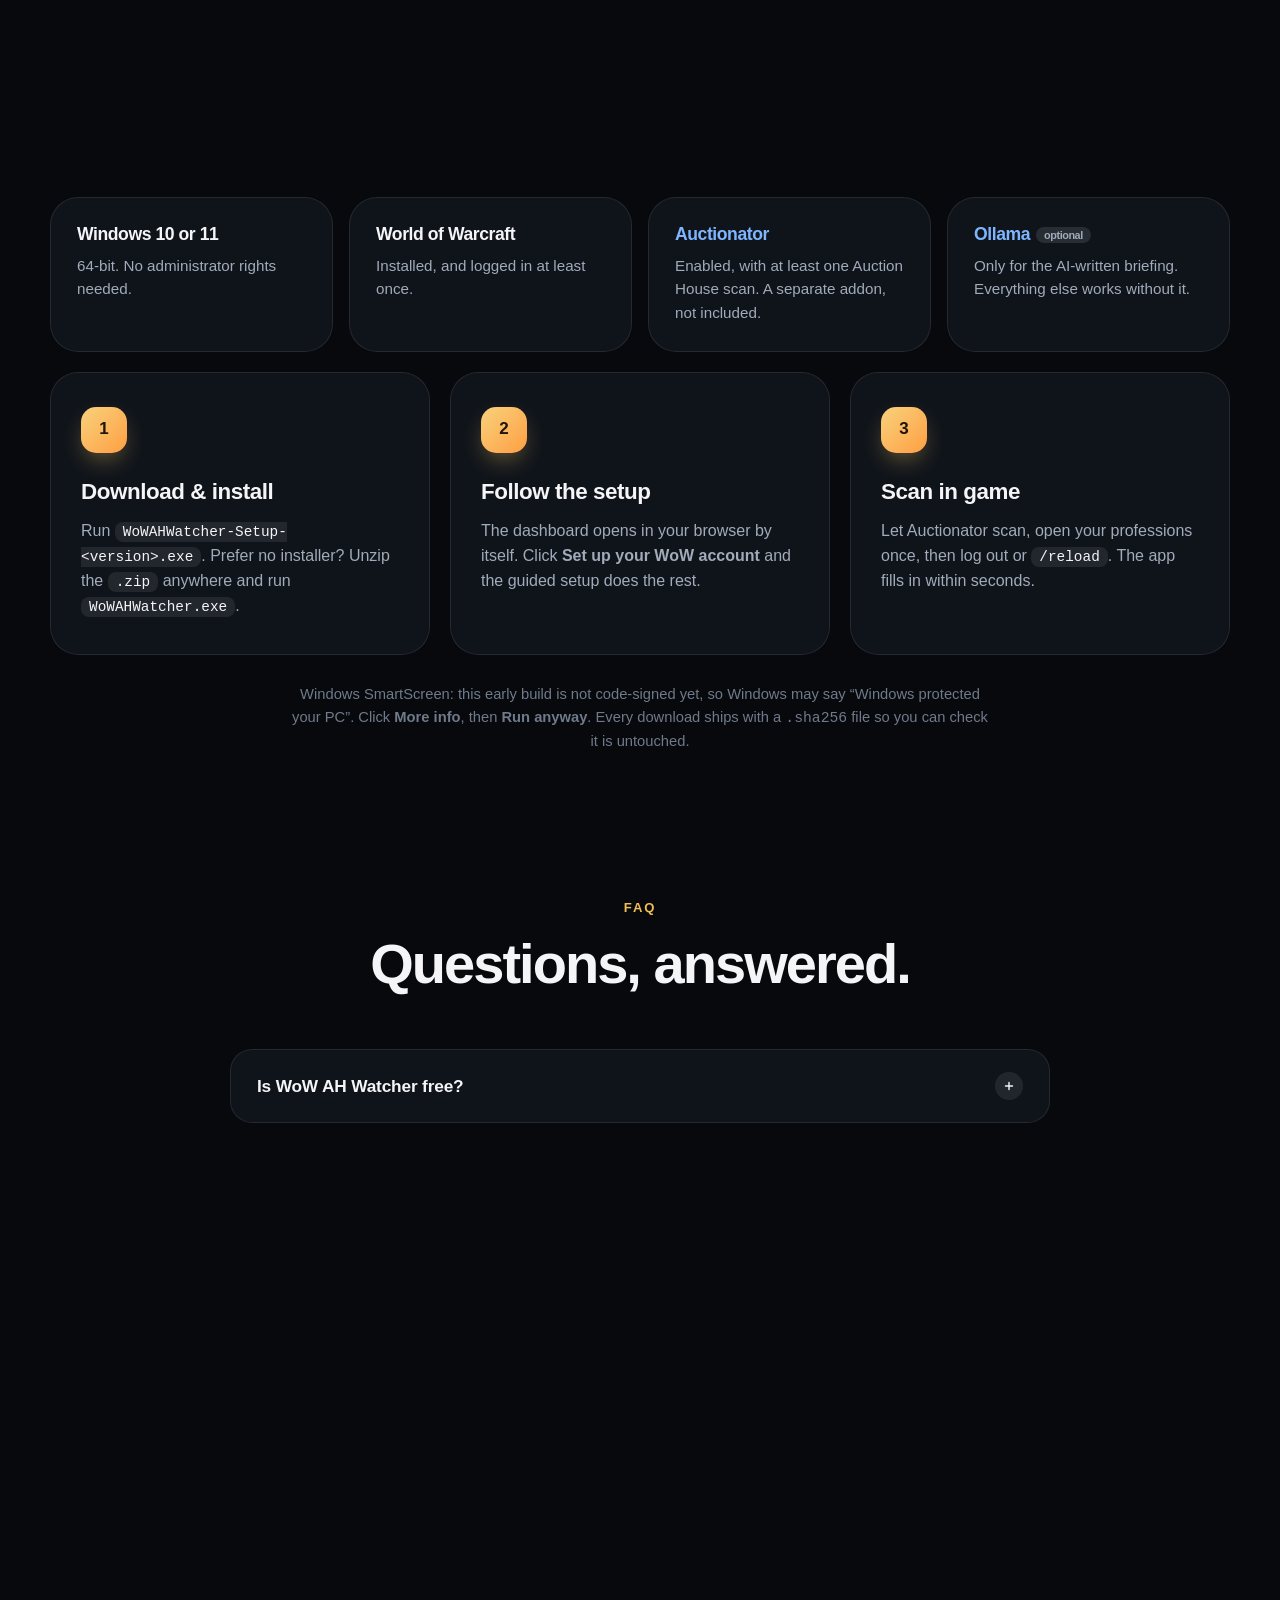
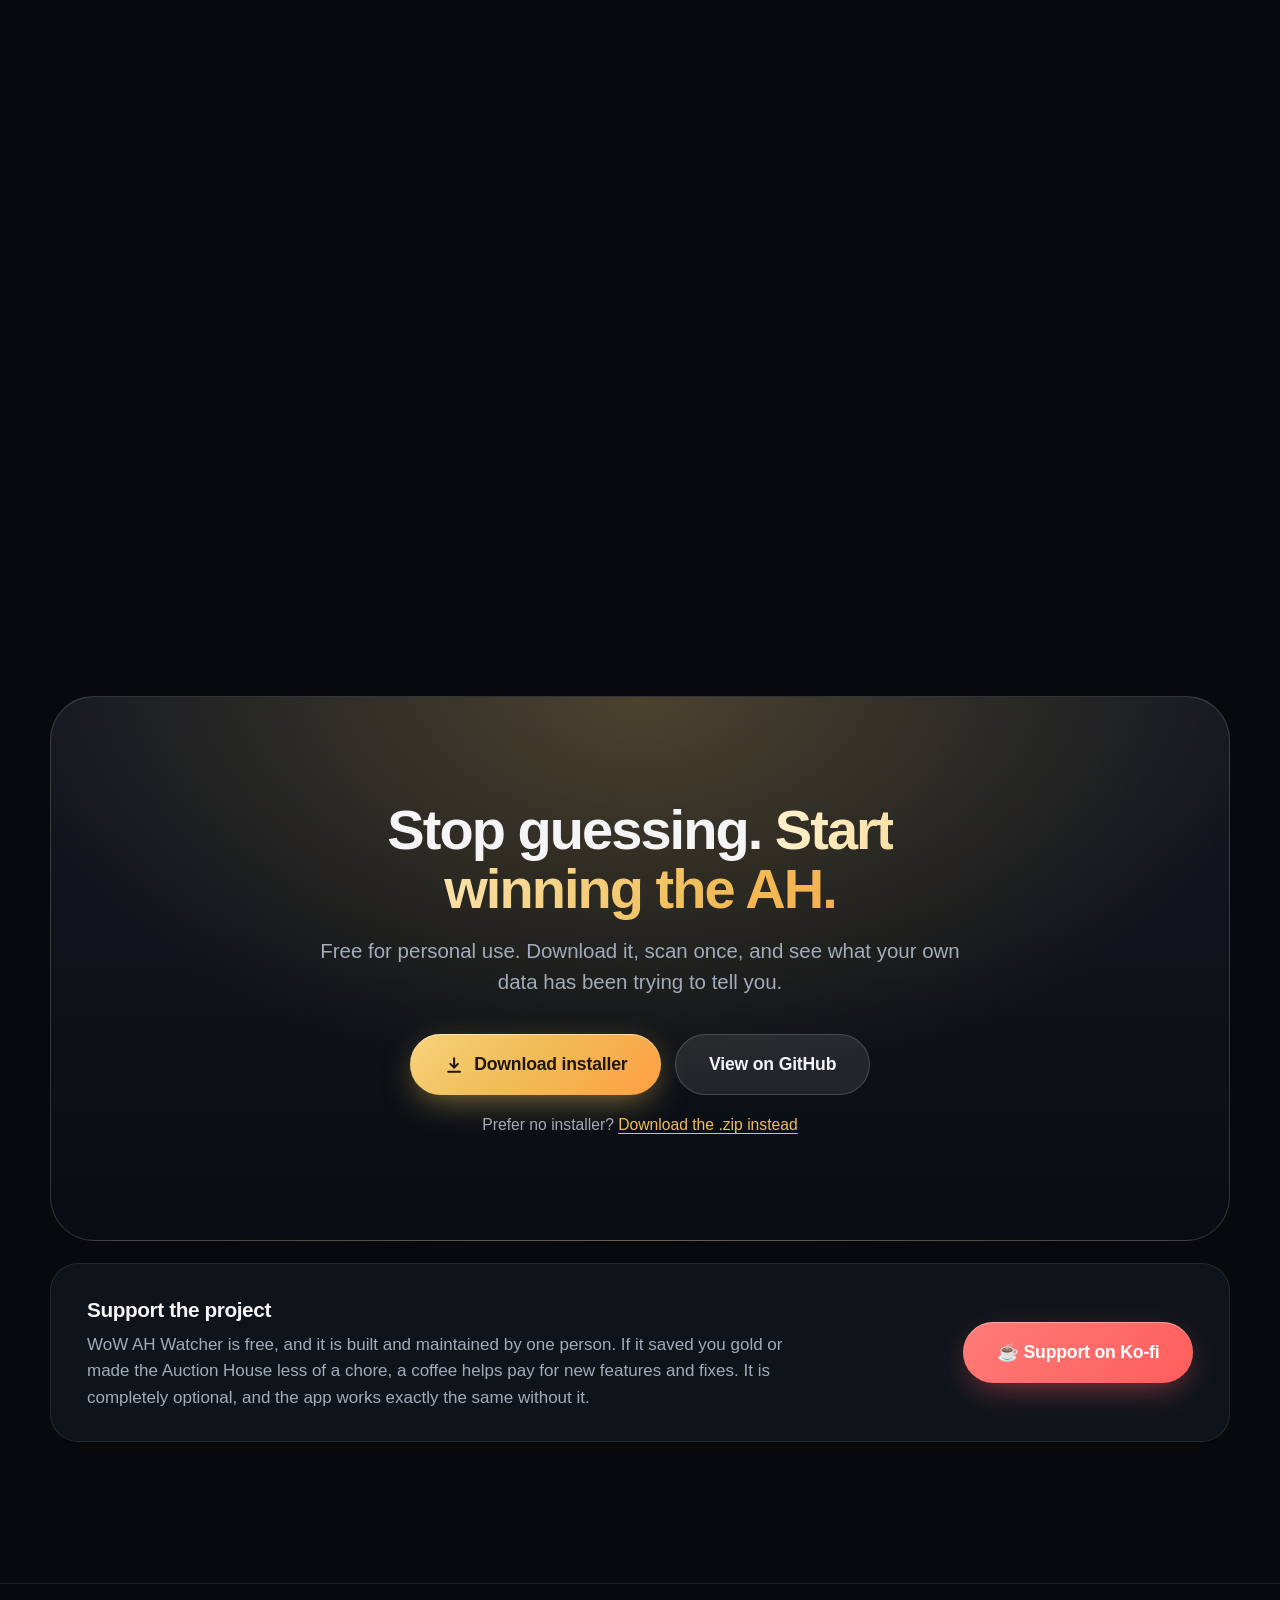
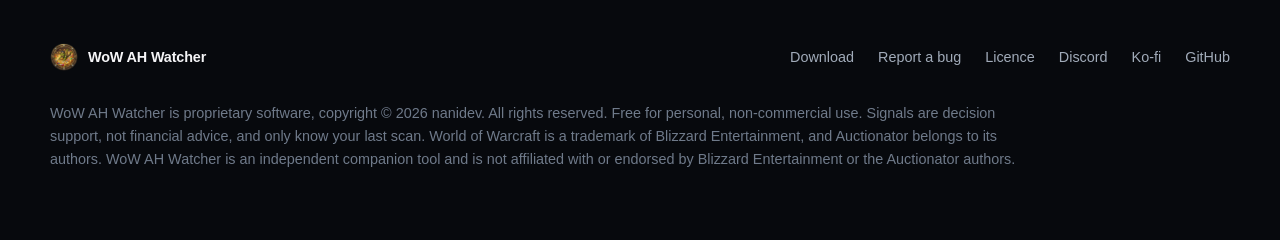
==== commit 644c2240: "Refresh screenshots with showcase data and add supporter and remote dashboard showcase Co-authored-b" ====
--- a/index.html
+++ b/index.html
@@ -17,14 +17,14 @@
 <meta property="og:title" content="WoW AH Watcher: know what to buy, craft and sell before the Auction House does">
 <meta property="og:description" content="Turn your Auctionator scans into BUY signals, true crafting profit, shopping lists and deal alerts. Free, 100% local, no accounts.">
 <meta property="og:url" content="https://wowahwatcher.com/">
-<meta property="og:image" content="https://wowahwatcher.com/assets/site/og-image.jpg?v=6">
+<meta property="og:image" content="https://wowahwatcher.com/assets/site/og-image.jpg?v=7">
 <meta property="og:image:width" content="1200">
 <meta property="og:image:height" content="630">
 <meta property="og:image:alt" content="WoW AH Watcher dashboard showing BUY signals, crafting profit and a written market briefing">
 <meta name="twitter:card" content="summary_large_image">
 <meta name="twitter:title" content="WoW AH Watcher: Auctionator market signals, crafting profit and deal alerts">
 <meta name="twitter:description" content="Free, 100% local Windows app that tells you what to buy, craft and sell in the World of Warcraft Auction House.">
-<meta name="twitter:image" content="https://wowahwatcher.com/assets/site/og-image.jpg?v=6">
+<meta name="twitter:image" content="https://wowahwatcher.com/assets/site/og-image.jpg?v=7">
 
 <link rel="icon" href="favicon.ico" sizes="any">
 <link rel="icon" type="image/png" sizes="32x32" href="assets/site/favicon-32.png">
@@ -56,7 +56,12 @@
         "https://wowahwatcher.com/assets/screens/vendorflips.png",
         "https://wowahwatcher.com/assets/screens/shopping.png",
         "https://wowahwatcher.com/assets/screens/myitems.png",
-        "https://wowahwatcher.com/assets/screens/briefing.png"
+        "https://wowahwatcher.com/assets/screens/briefing.png",
+        "https://wowahwatcher.com/assets/screens/bestdays.png",
+        "https://wowahwatcher.com/assets/screens/ledger.png",
+        "https://wowahwatcher.com/assets/screens/advisor.png",
+        "https://wowahwatcher.com/assets/screens/scorecard.png",
+        "https://wowahwatcher.com/assets/screens/watchlist.png"
       ],
       "offers": { "@type": "Offer", "price": "0", "priceCurrency": "USD", "description": "Free for personal, non-commercial use" },
       "author": { "@type": "Person", "name": "nanidev", "url": "https://github.com/nanidev" },
@@ -113,6 +118,7 @@
     <nav class="nav-links" id="menu" aria-label="Main">
       <a href="#showcase">Showcase</a>
       <a href="#features">Features</a>
+      <a href="#supporters">Supporters</a>
       <a href="#privacy">Privacy</a>
       <a href="#start">Get started</a>
       <a href="#faq">FAQ</a>
@@ -335,6 +341,62 @@
           <p style="max-width:52rem">The first run finds your WoW account, helps you install the two small helper addons (item names, vendor prices and recipes) and tells you exactly what is missing, in plain language. A full built-in guide explains every page, every signal and the in-game commands. No console window, no command line: it opens in your browser like a normal Windows app.</p>
         </article>
       </div>
+    </div>
+  </section>
+
+  <!-- SUPPORTERS -->
+  <section class="section" id="supporters" aria-labelledby="sup-title" style="padding-top:0">
+    <div class="wrap">
+      <div class="center reveal">
+        <span class="eyebrow">Supporter extras</span>
+        <h2 class="h2" id="sup-title">Go further when you want to.</h2>
+        <p class="lead">The whole app is free. Supporters unlock extra pages and tools for planning, tracking and sharing safely, all calculated on your own PC. The screenshots use made-up characters and prices.</p>
+      </div>
+      <div class="show reveal" id="tour2">
+        <div class="tabs" role="tablist" aria-label="Supporter pages" aria-orientation="vertical">
+          <button class="tab" role="tab" id="s0" aria-controls="viewer2" aria-selected="true"><strong>Best days</strong><p>A weekday heat map of when each item is cheapest and dearest, with your watchlist on top, so you buy and list on the right day.</p></button>
+          <button class="tab" role="tab" id="s1" aria-controls="viewer2" aria-selected="false" tabindex="-1"><strong>Profit ledger</strong><p>What you really sold and bought: a monthly goal with a pace line, a bar for every week and the true profit per item.</p></button>
+          <button class="tab" role="tab" id="s2" aria-controls="viewer2" aria-selected="false" tabindex="-1"><strong>Trade advisor</strong><p>A plan for today built from what you hold: what to sell now, what to buy and which crafts still pay after the cut.</p></button>
+          <button class="tab" role="tab" id="s3" aria-controls="viewer2" aria-selected="false" tabindex="-1"><strong>Signal scorecard</strong><p>An honest report card. See how past BUY signals really played out, with the win rate and the average gain.</p></button>
+          <button class="tab" role="tab" id="s4" aria-controls="viewer2" aria-selected="false" tabindex="-1"><strong>Streamer mode</strong><p>One click hides names, folders and gold. Choose whether your items stay visible, so you can stream or share a screenshot safely.</p></button>
+        </div>
+        <div class="viewer" id="viewer2" role="tabpanel" aria-live="polite">
+          <div class="device">
+            <div class="bar" aria-hidden="true"><i></i><i></i><i></i><em>localhost:5186</em></div>
+            <div class="shots">
+              <img class="on" src="assets/site/bestdays-1600.webp" srcset="assets/site/bestdays-800.webp 800w, assets/site/bestdays-1600.webp 1600w" sizes="(max-width: 1000px) 100vw, 760px" width="1600" height="1000" alt="Best days page with a weekday heat map of the cheapest and dearest days for each item" loading="lazy">
+              <img src="assets/site/ledger-1600.webp" srcset="assets/site/ledger-800.webp 800w, assets/site/ledger-1600.webp 1600w" sizes="(max-width: 1000px) 100vw, 760px" width="1600" height="1000" alt="Profit ledger with a monthly goal, week by week results and profit per item" loading="lazy">
+              <img src="assets/site/advisor-1600.webp" srcset="assets/site/advisor-800.webp 800w, assets/site/advisor-1600.webp 1600w" sizes="(max-width: 1000px) 100vw, 760px" width="1600" height="1000" alt="Trade advisor with items to sell now, items to buy and profitable crafts" loading="lazy">
+              <img src="assets/site/scorecard-1600.webp" srcset="assets/site/scorecard-800.webp 800w, assets/site/scorecard-1600.webp 1600w" sizes="(max-width: 1000px) 100vw, 760px" width="1600" height="1000" alt="Signal scorecard showing how past BUY signals played out" loading="lazy">
+              <img src="assets/site/streamer-1600.webp" srcset="assets/site/streamer-800.webp 800w, assets/site/streamer-1600.webp 1600w" sizes="(max-width: 1000px) 100vw, 760px" width="1600" height="1000" alt="My items page in streamer mode with names and gold blurred while the items stay visible" loading="lazy">
+            </div>
+          </div>
+          <div class="cap">
+            <span class="cap-no">01 / 05</span>
+            <h3 class="cap-title">Best days</h3>
+            <p class="cap-text">A weekday heat map of when each item is cheapest and dearest, with your watchlist on top, so you buy and list on the right day.</p>
+          </div>
+        </div>
+      </div>
+
+      <div class="center reveal" id="remote" style="margin-top:clamp(80px,11vw,150px)">
+        <span class="eyebrow">Remote dashboard</span>
+        <h2 class="h2" id="remote-title">Your market, on every screen.</h2>
+        <p class="lead">Check your goal and your best buys from the sofa. Pair a phone, a tablet, a laptop or the TV once with a short PIN, and the dashboard follows you around the house. It is read-only, it adapts to the screen, and it follows your light or dark theme.</p>
+      </div>
+      <div class="devices reveal" role="group" aria-label="The Remote dashboard on a TV, a desktop, a tablet and two phones">
+        <div class="dv dv-tv" style="left:27.12%;top:0;width:54.24%;--d:.05s"><img src="assets/site/remote-tv-1920.webp" srcset="assets/site/remote-tv-960.webp 960w, assets/site/remote-tv-1920.webp 1920w" sizes="(max-width: 1000px) 60vw, 640px" width="1920" height="1080" alt="The Remote dashboard on a TV, showing a list of best buys beside the details of one item" loading="lazy"></div>
+        <div class="dv dv-desktop" style="left:0;top:35.53%;width:37.29%;--d:.2s"><img src="assets/site/remote-desktop-1440.webp" srcset="assets/site/remote-desktop-720.webp 720w, assets/site/remote-desktop-1440.webp 1440w" sizes="(max-width: 1000px) 40vw, 440px" width="1440" height="900" alt="The Remote dashboard on a desktop screen, showing the profit ledger with a monthly goal and week by week results" loading="lazy"></div>
+        <div class="dv dv-tablet" style="left:76.27%;top:38.16%;width:23.73%;--d:.3s"><img src="assets/site/remote-tablet-820.webp" srcset="assets/site/remote-tablet-410.webp 410w, assets/site/remote-tablet-820.webp 820w" sizes="(max-width: 1000px) 24vw, 280px" width="820" height="1180" alt="The Remote dashboard on a tablet, showing the market list with BUY signals" loading="lazy"></div>
+        <div class="dv dv-phone" style="left:42.8%;top:52.63%;width:12.71%;--d:.4s"><img src="assets/site/remote-phone-780.webp" srcset="assets/site/remote-phone-390.webp 390w, assets/site/remote-phone-780.webp 780w" sizes="(max-width: 1000px) 13vw, 150px" width="780" height="1688" alt="The Remote dashboard on a phone in the dark theme, showing the monthly goal and the best buys" loading="lazy"></div>
+        <div class="dv dv-phone" style="left:56.36%;top:56.58%;width:12.71%;--d:.5s"><img src="assets/site/remote-phone-light-780.webp" srcset="assets/site/remote-phone-light-390.webp 390w, assets/site/remote-phone-light-780.webp 780w" sizes="(max-width: 1000px) 13vw, 150px" width="780" height="1688" alt="The Remote dashboard on a phone in the light theme" loading="lazy"></div>
+      </div>
+      <ul class="dv-legend reveal" aria-label="Screen sizes">
+        <li><b>Phone</b><span>Your goal and best buys, one thumb away.</span></li>
+        <li><b>Tablet</b><span>A slim side rail and two columns.</span></li>
+        <li><b>Desktop</b><span>A full sidebar with details alongside.</span></li>
+        <li><b>TV</b><span>Big and readable from across the room.</span></li>
+      </ul>
     </div>
   </section>
 
--- a/assets/site/site.css
+++ b/assets/site/site.css
@@ -181,6 +181,30 @@
 .shots img { position: absolute; inset: 0; width: 100%; height: 100%; object-fit: cover; opacity: 0; transform: scale(1.03); transition: opacity .7s var(--ease), transform 1.1s var(--ease); }
 .shots img.on { opacity: 1; transform: none; }
 
+/* Remote dashboard on four screens. Everything inside scales with the stage width (cqw). */
+.devices { position: relative; margin: 64px auto 0; max-width: 1180px; aspect-ratio: 1180 / 760; container-type: inline-size; }
+.devices::before { content: ""; position: absolute; inset: -6% 0 -2%; z-index: 0; pointer-events: none; background: radial-gradient(50% 55% at 52% 42%, rgba(240, 189, 87, .16), transparent 70%), radial-gradient(40% 50% at 12% 70%, rgba(125, 182, 255, .12), transparent 70%); }
+.dv { position: absolute; z-index: 2; background: linear-gradient(145deg, #353d4d, #12161e 55%, #232a37); box-shadow: 0 3.2cqw 6cqw -1.6cqw rgba(0, 0, 0, .85), 0 0 0 1px rgba(255, 255, 255, .16) inset, 0 0 0 1px rgba(0, 0, 0, .65); }
+.dv img { display: block; width: 100%; height: auto; background: #0b0f15; }
+.dv-tv { z-index: 1; padding: .5cqw; border-radius: 1cqw; }
+.dv-tv img { border-radius: .6cqw; }
+.dv-desktop { padding: .7cqw .7cqw 1.5cqw; border-radius: 1cqw; }
+.dv-desktop img { border-radius: .45cqw; }
+.dv-tv::before, .dv-desktop::before { content: ""; position: absolute; top: 100%; left: 50%; width: 5%; height: 2cqw; transform: translateX(-50%); background: linear-gradient(90deg, #12161e, #2b3341, #12161e); }
+.dv-tv::after, .dv-desktop::after { content: ""; position: absolute; top: calc(100% + 1.9cqw); left: 50%; width: 26%; height: .55cqw; transform: translateX(-50%); border-radius: .3cqw; background: linear-gradient(#303847, #151a23); box-shadow: 0 1.2cqw 2cqw -.6cqw rgba(0, 0, 0, .7); }
+.dv-tablet { padding: .8cqw; border-radius: 2.4cqw; }
+.dv-tablet img { border-radius: 1.7cqw; }
+.dv-phone { padding: .55cqw; border-radius: 3.4cqw; z-index: 3; }
+.dv-phone img { border-radius: 2.9cqw; }
+.dv-phone::after { content: ""; position: absolute; right: -.25cqw; top: 17%; width: .25cqw; height: 5cqw; border-radius: .2cqw; background: #2d3544; }
+.js .devices .dv { opacity: 0; transform: translateY(5cqw) scale(.96); transition: opacity .9s var(--ease), transform 1.1s var(--ease); transition-delay: var(--d, 0s); }
+.js .devices.in .dv { opacity: 1; transform: none; }
+.js .devices.reveal { filter: none; transform: none; }
+.dv-legend { list-style: none; margin: 56px 0 0; padding: 0; display: grid; grid-template-columns: repeat(4, 1fr); gap: 14px; }
+.dv-legend li { padding: 18px 20px; border-radius: 22px; background: var(--glass); border: 1px solid var(--line); backdrop-filter: blur(14px); }
+.dv-legend b { display: block; color: var(--gold); font-size: .82rem; letter-spacing: .14em; text-transform: uppercase; margin-bottom: 6px; }
+.dv-legend span { color: var(--muted); font-size: .98rem; line-height: 1.45; }
+
 /* Bento */
 .bento { display: grid; grid-template-columns: repeat(6, 1fr); gap: 18px; margin-top: 64px; }
 .card {
@@ -310,7 +334,12 @@
   .span4 { grid-column: span 2; }
   .privacy { grid-template-columns: 1fr; }
   .req { grid-template-columns: repeat(2, 1fr); }
+  .dv-legend { grid-template-columns: repeat(2, 1fr); }
   .float { display: none; }
+}
+@media (min-width: 761px) and (max-width: 960px) {
+  .nav-links a { padding: 8px 9px; font-size: .9rem; }
+  .nav-support { display: none; }
 }
 @media (max-width: 760px) {
   .nav-links { position: absolute; top: calc(100% + 10px); left: 24px; right: 24px; flex-direction: column; align-items: stretch; padding: 12px; border-radius: 26px; background: var(--glass-strong); border: 1px solid var(--line-strong); backdrop-filter: blur(24px) saturate(180%); opacity: 0; transform: translateY(-10px) scale(.97); pointer-events: none; transition: opacity .3s, transform .4s var(--ease); }
@@ -327,6 +356,8 @@
   .bento { grid-template-columns: 1fr; }
   .span2, .span3, .span4, .span6 { grid-column: span 1; }
   .req { grid-template-columns: 1fr; }
+  .dv-legend { grid-template-columns: 1fr; margin-top: 40px; }
+  .devices { margin-top: 44px; }
   .mini { grid-template-columns: 1fr; }
   .support { grid-template-columns: 1fr; }
   .wrap { width: calc(100% - 32px); }
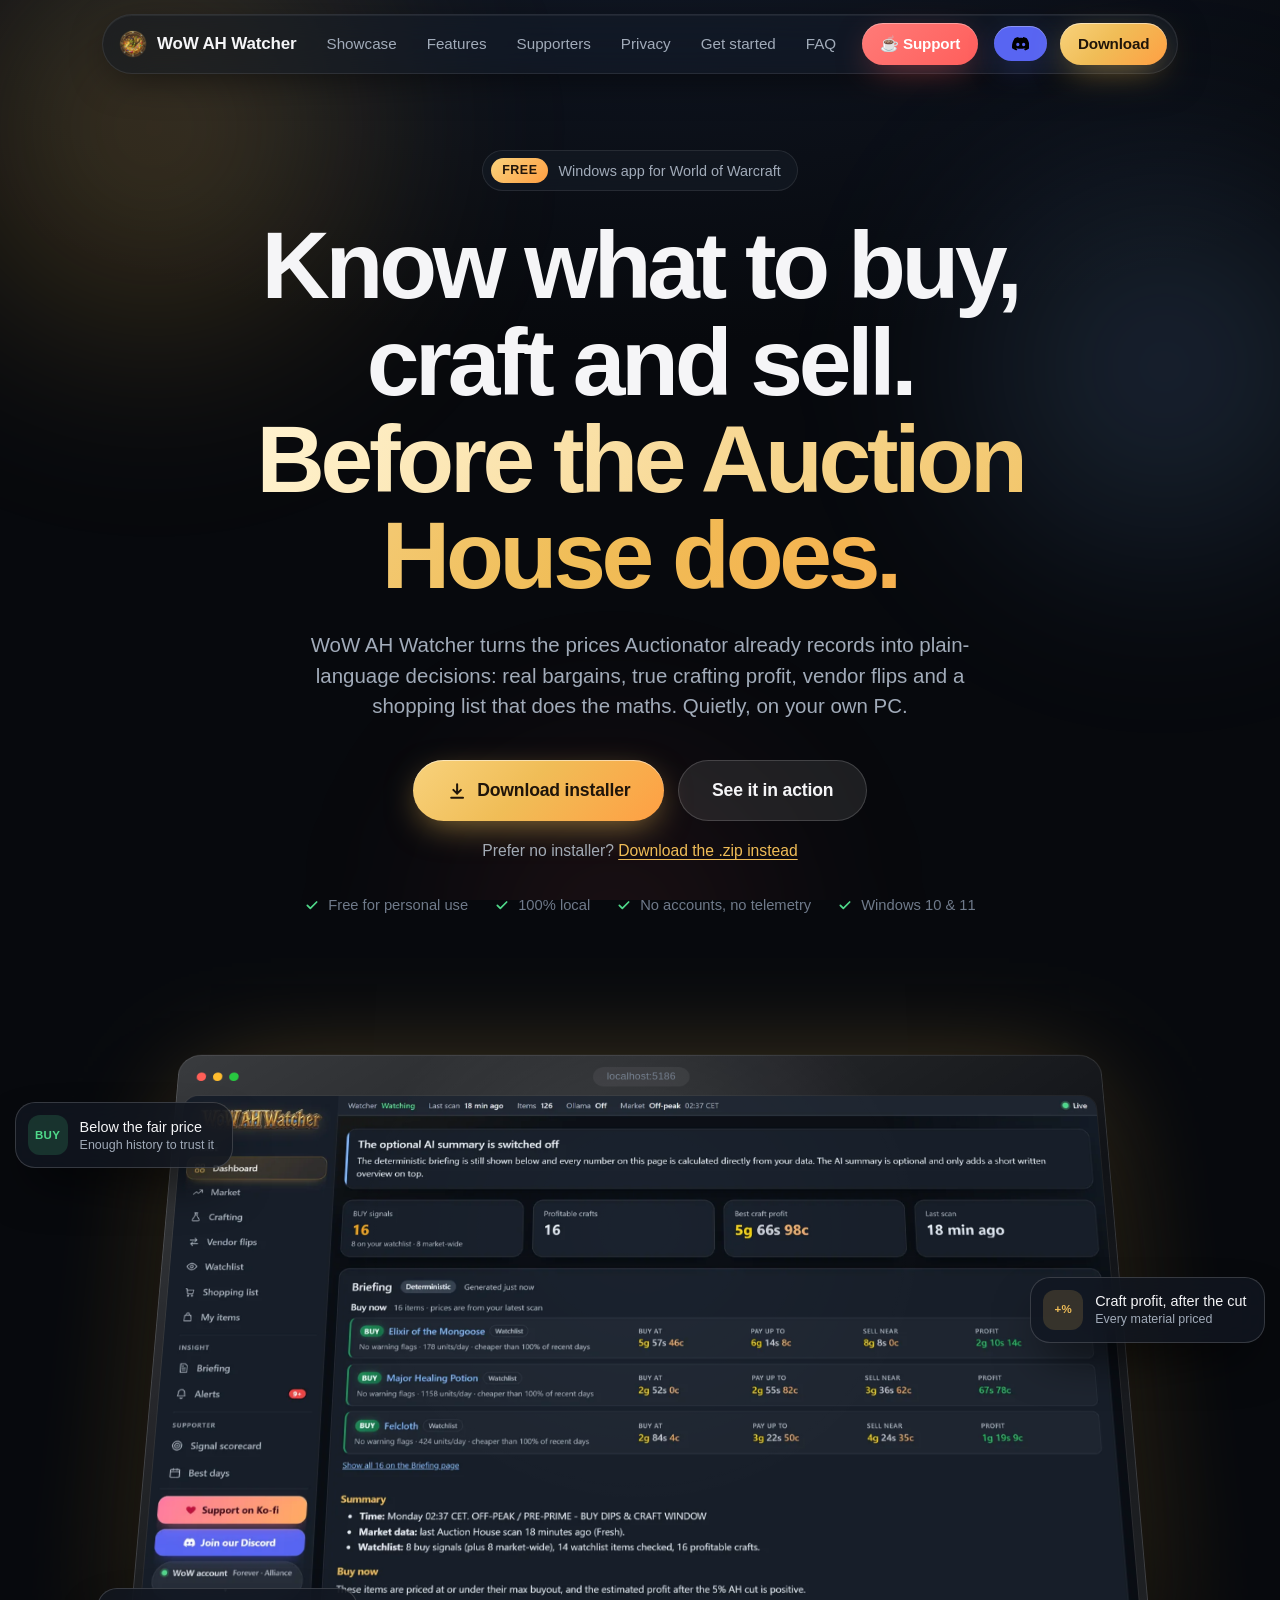
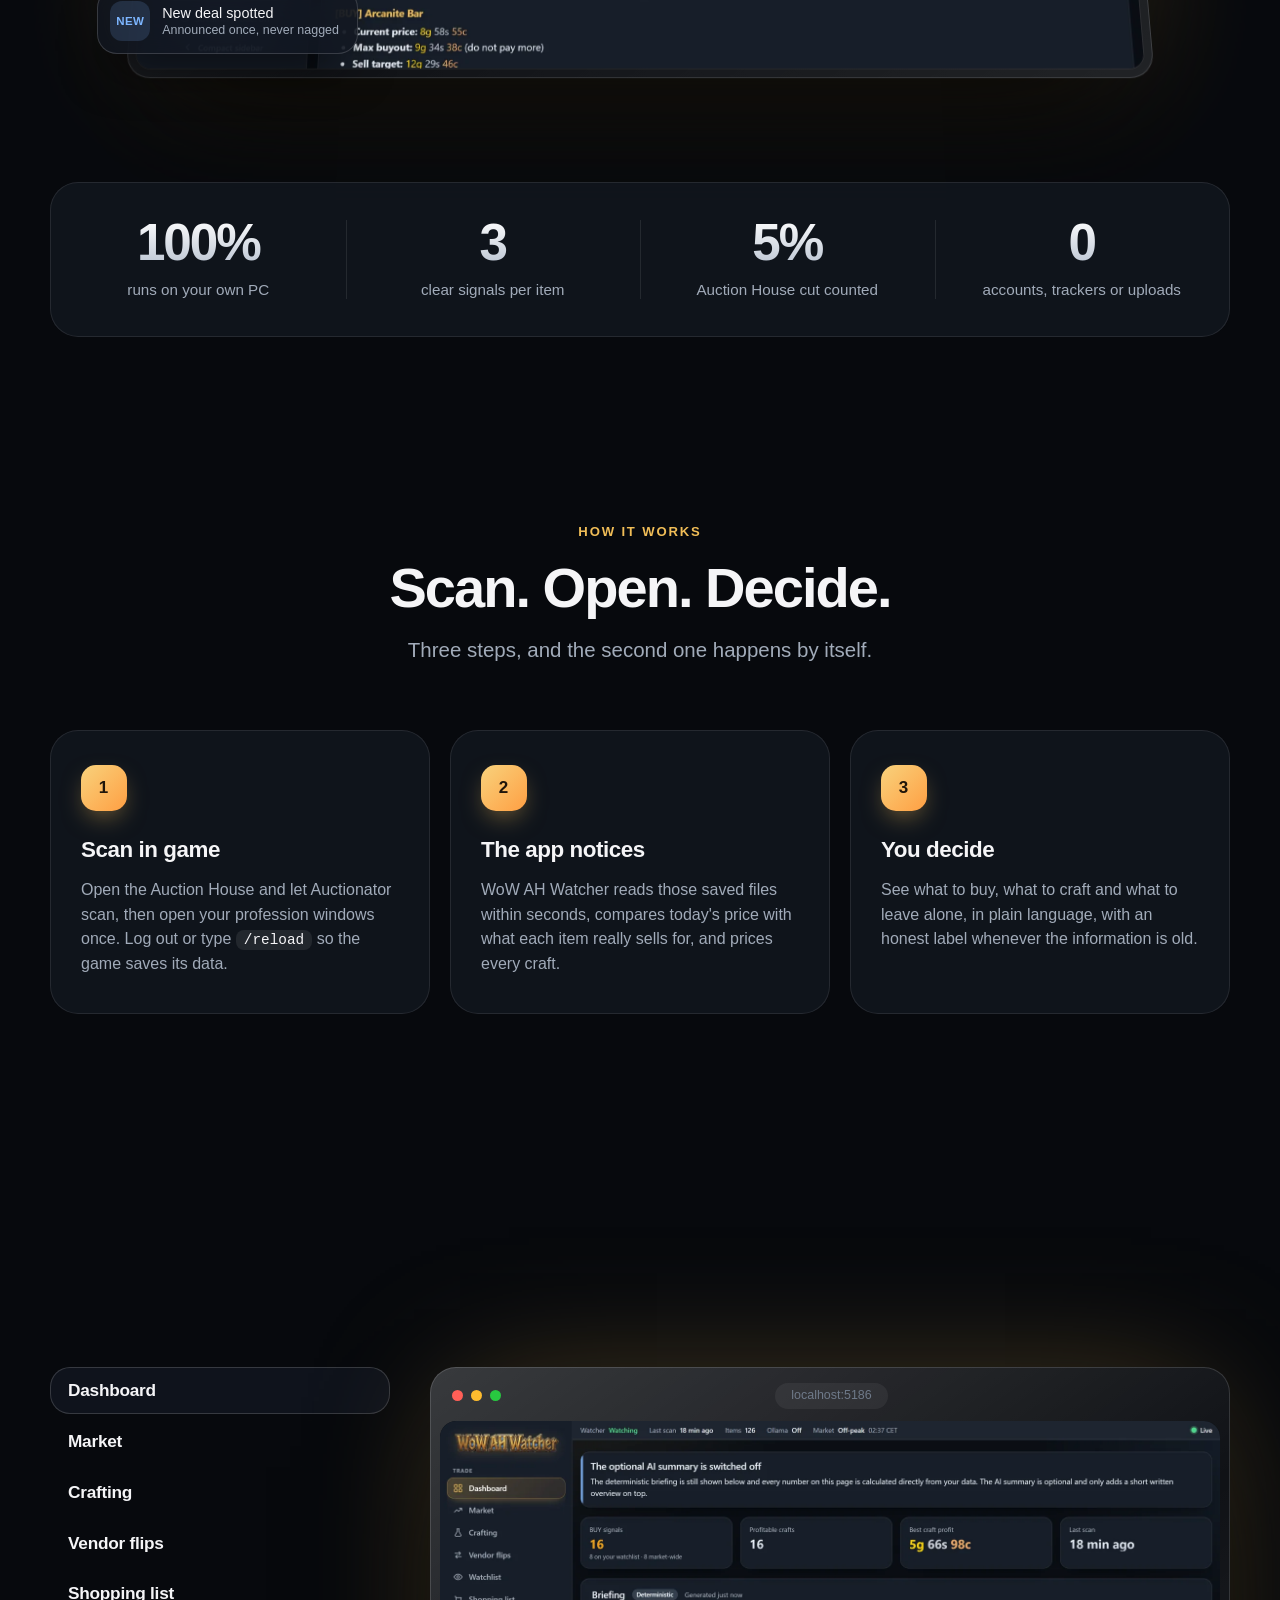
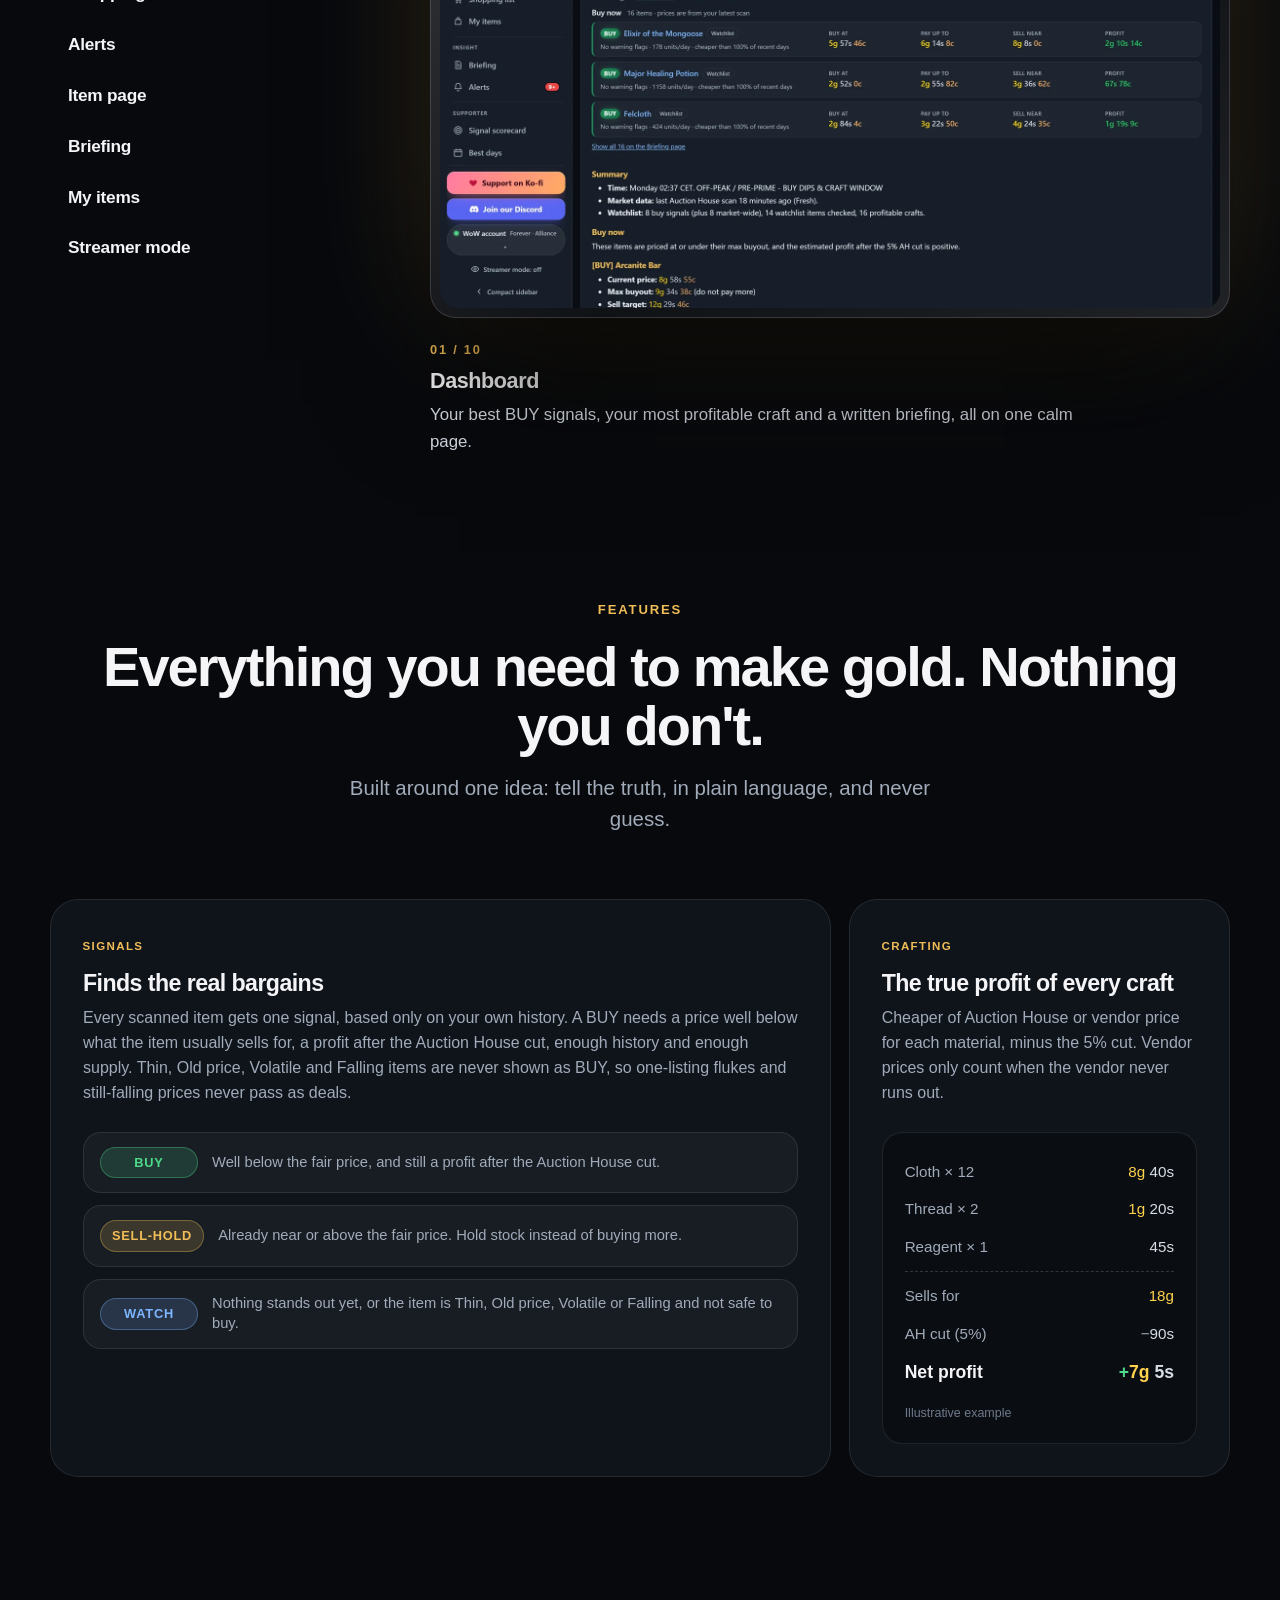
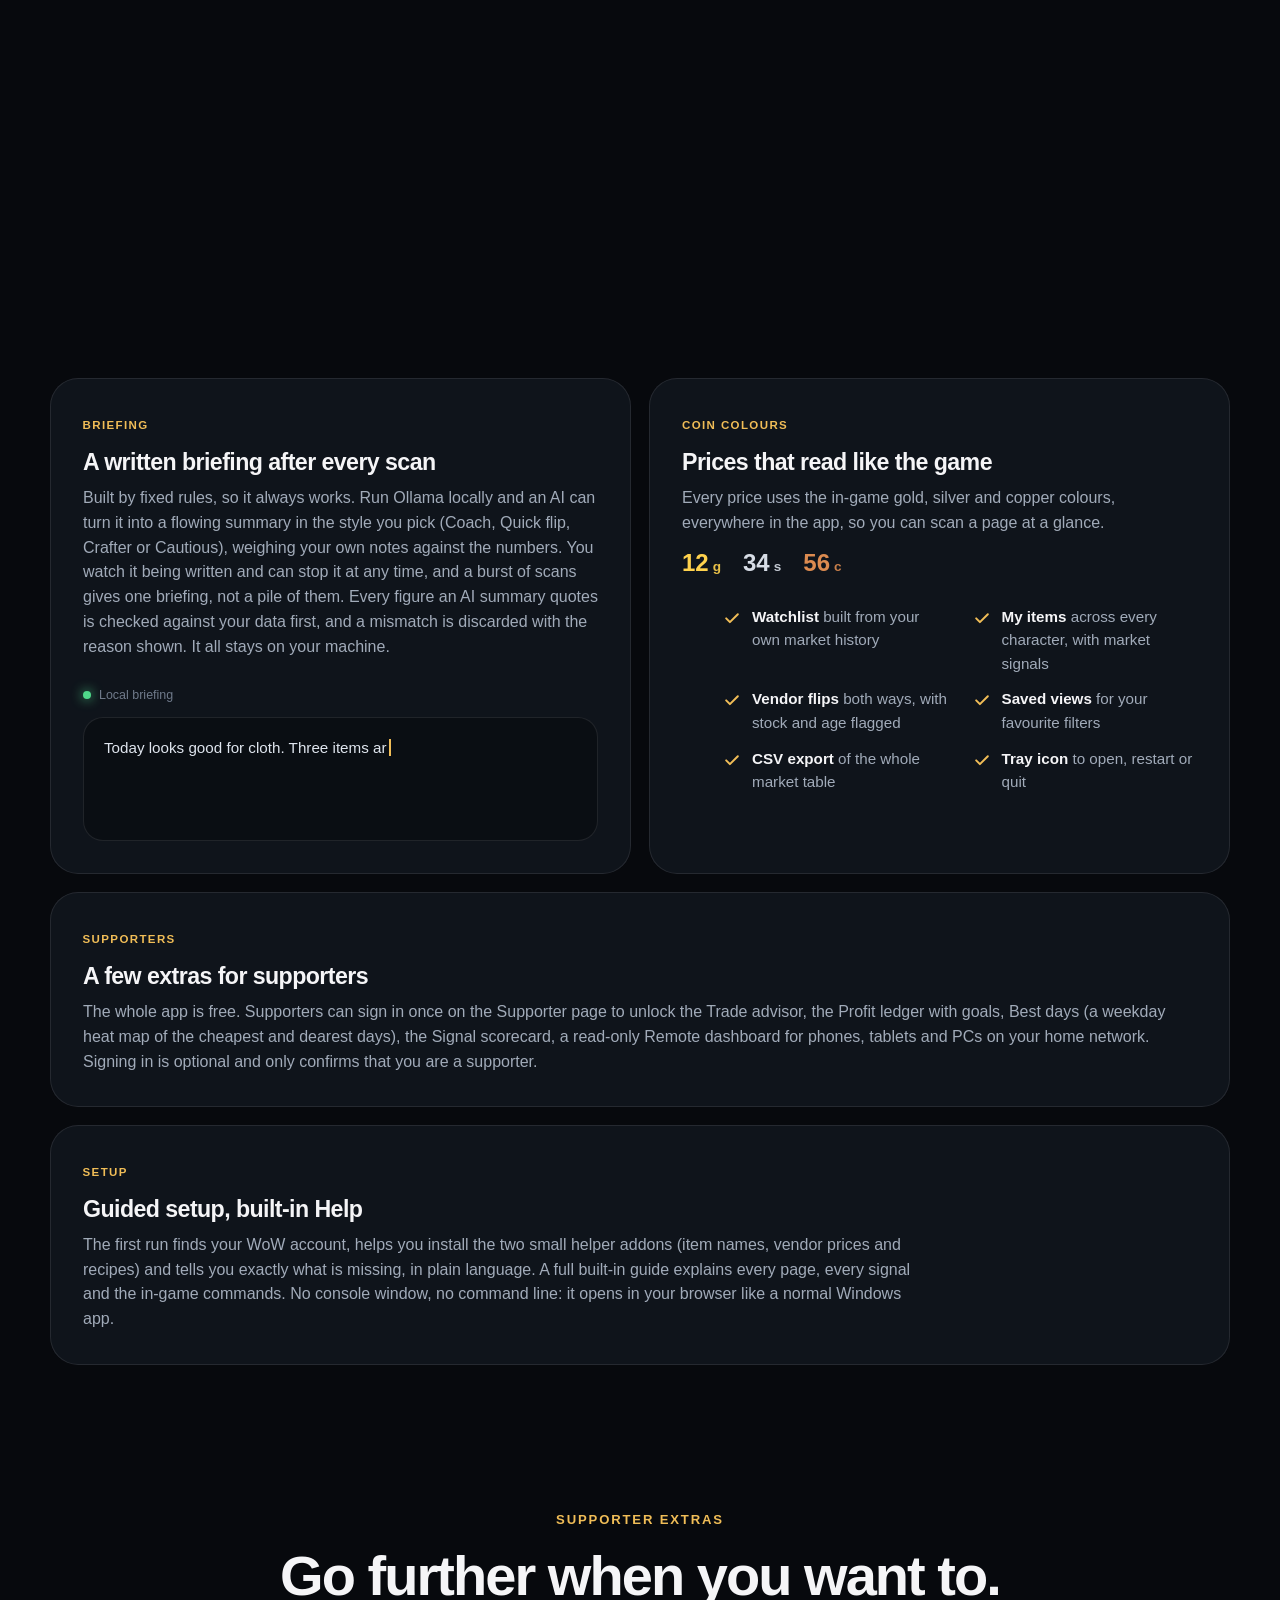
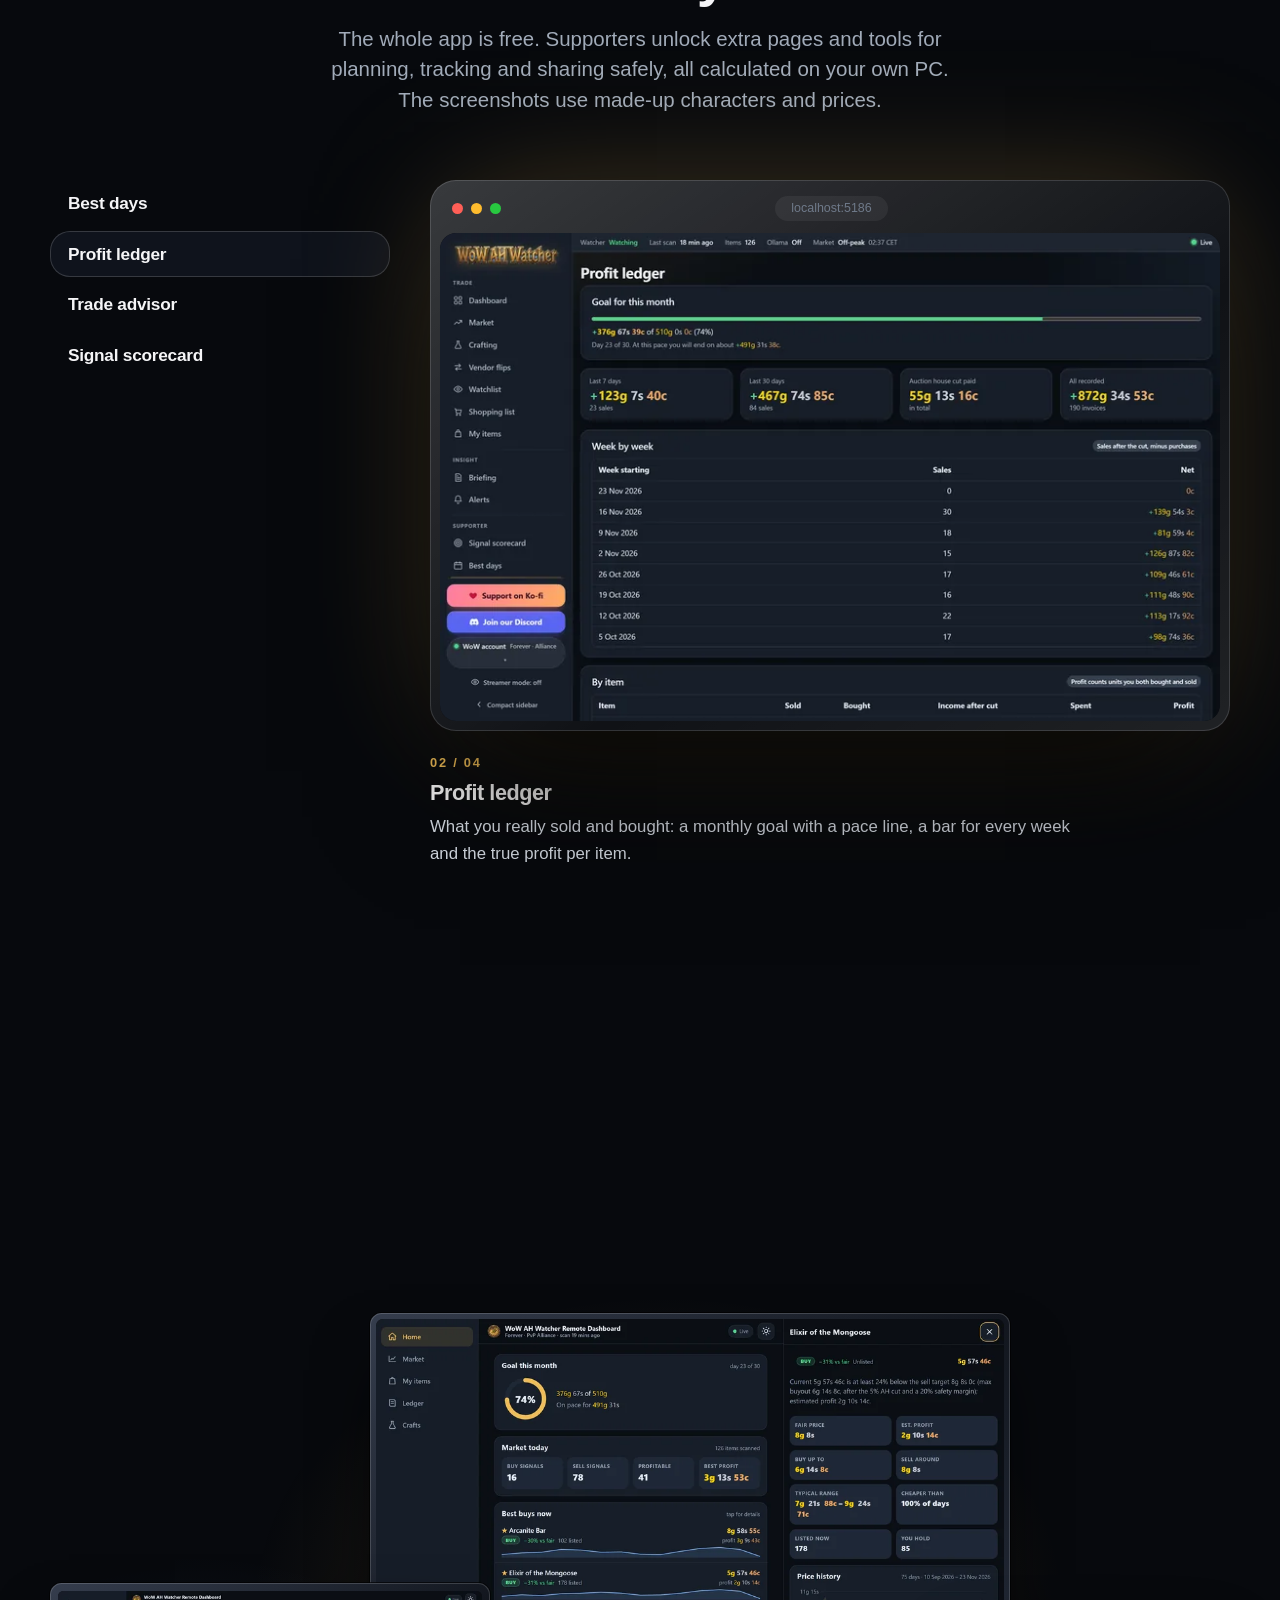
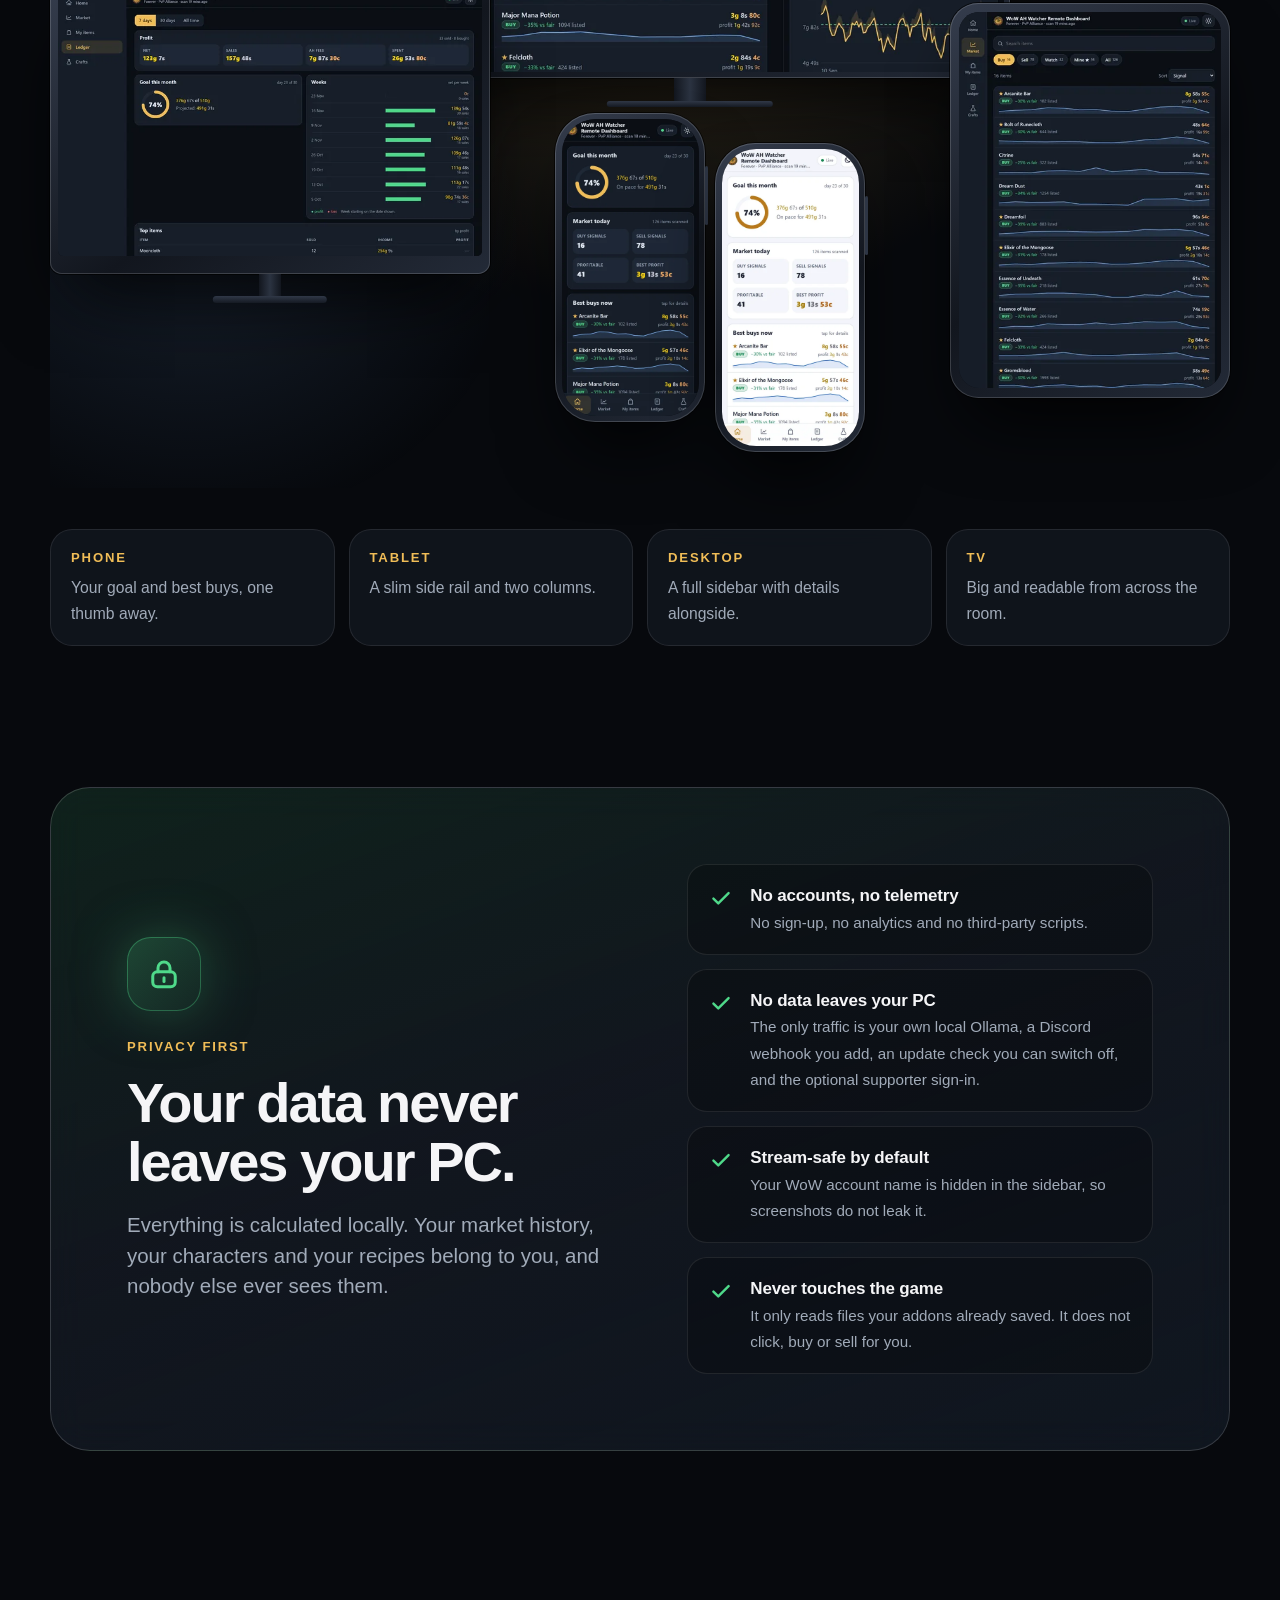
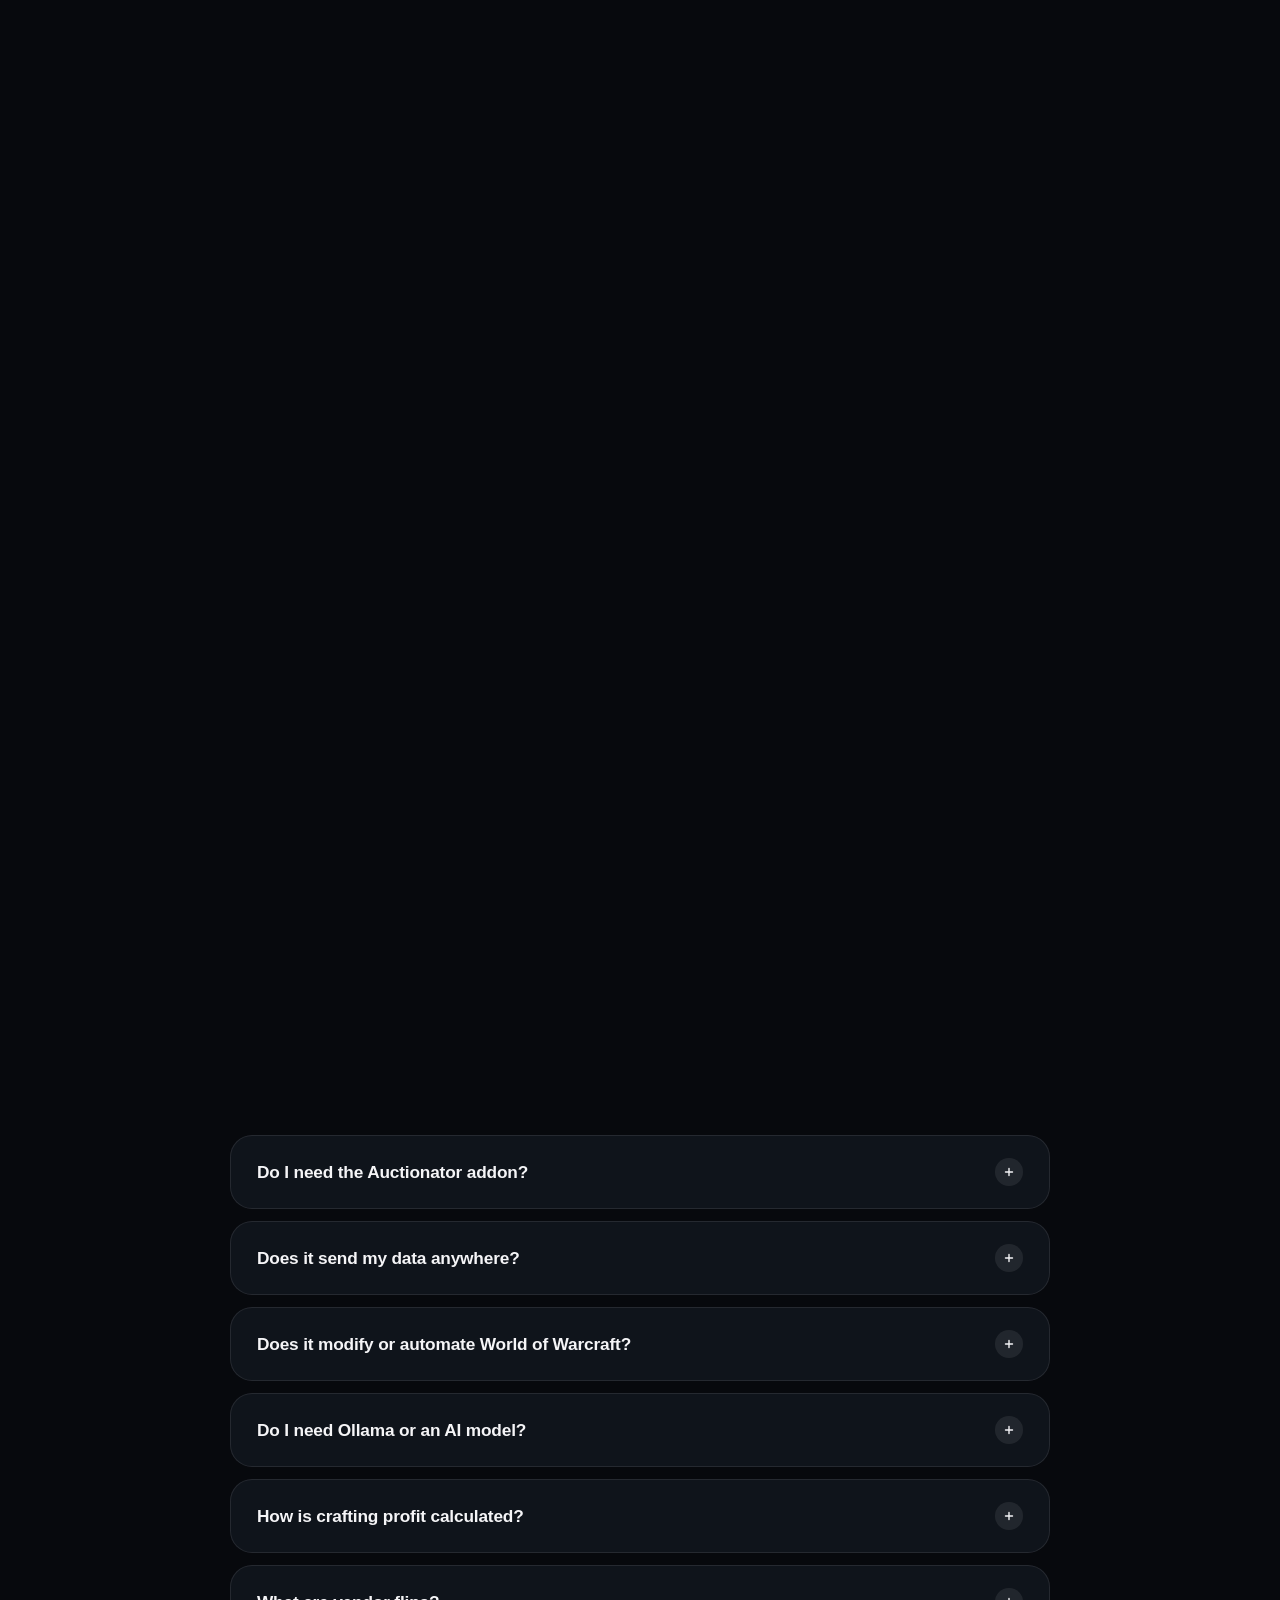
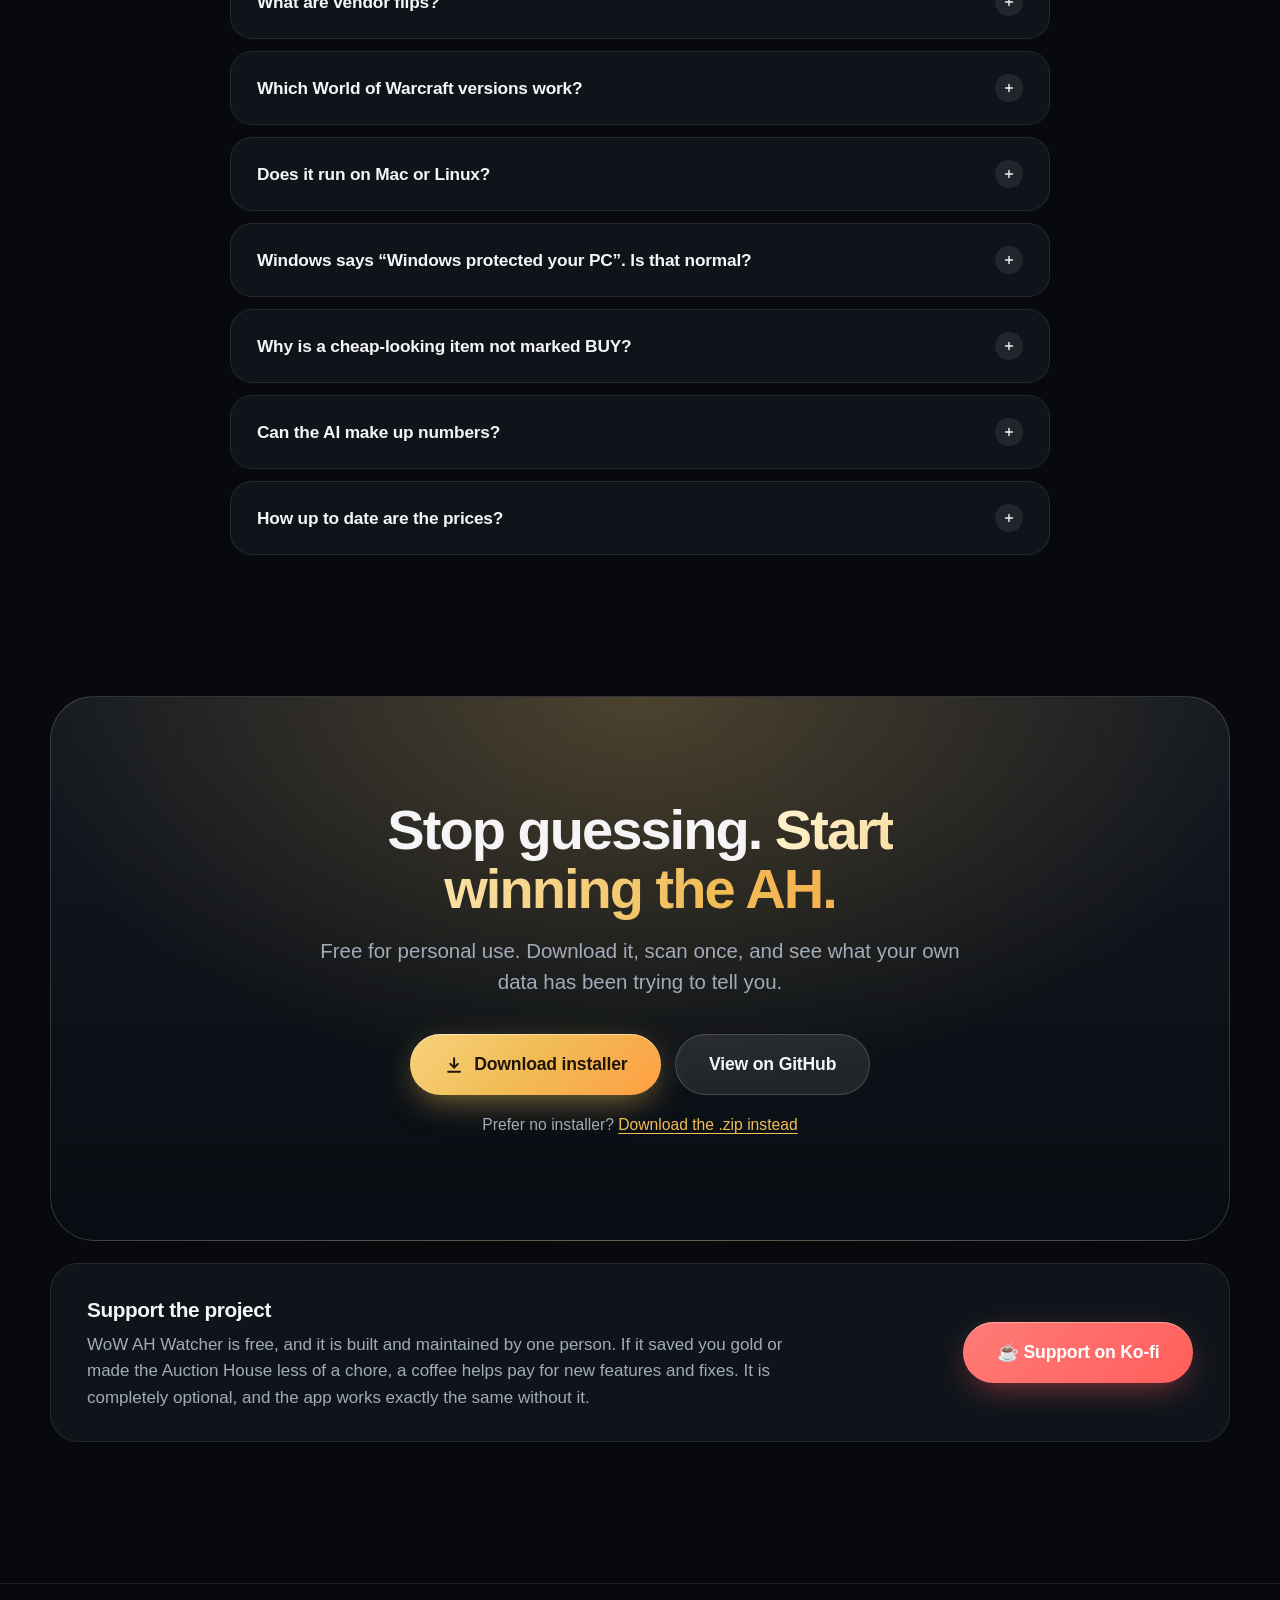
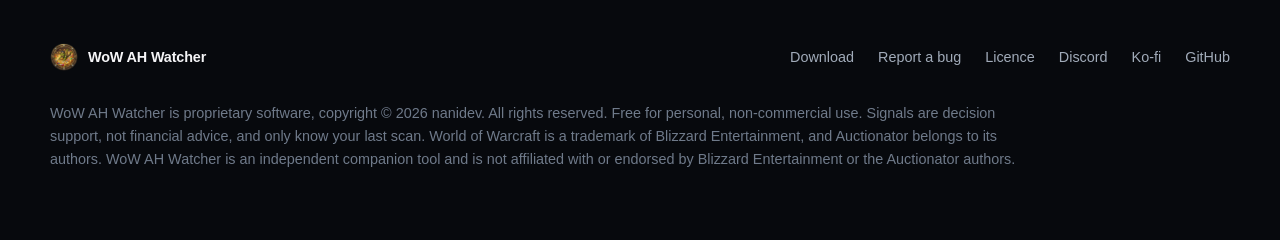
==== commit 79ca0397: "Fix the hero and social images, list Streamer mode as a free feature Co-authored-by: Copilot <223556" ====
--- a/index.html
+++ b/index.html
@@ -74,7 +74,7 @@
         "Live deal alerts with optional Discord webhook",
         "Optional local AI briefing through Ollama, in four writing styles, with live progress and a Stop button",
         "Every game version, with a market switcher and separate history per market",
-        "Optional supporter extras: trade advisor, profit ledger, best days, signal scorecard, remote dashboard and streamer mode",
+        "Optional supporter extras: trade advisor, profit ledger, best days, signal scorecard, and remote dashboard",
         "100% local, no accounts, no telemetry"
       ]
     },
@@ -193,7 +193,7 @@
     <div class="wrap">
       <div class="center reveal">
         <span class="eyebrow">Product tour</span>
-        <h2 class="h2" id="show-title">Nine pages. One clear answer.</h2>
+        <h2 class="h2" id="show-title">Ten views. One clear answer.</h2>
         <p class="lead">Real screenshots from the real app. Pick a page and take a look.</p>
       </div>
       <div class="show reveal" id="tour">
@@ -207,6 +207,7 @@
           <button class="tab" role="tab" id="t6" aria-controls="viewer" aria-selected="false" tabindex="-1"><strong>Item page</strong><p>The price history chart, the fair price and the plain-language reason behind every signal.</p></button>
           <button class="tab" role="tab" id="t7" aria-controls="viewer" aria-selected="false" tabindex="-1"><strong>Briefing</strong><p>A short readable summary of the latest scan. Pick a writing style and add your own notes to steer the optional local AI.</p></button>
           <button class="tab" role="tab" id="t8" aria-controls="viewer" aria-selected="false" tabindex="-1"><strong>My items</strong><p>Everything your characters carry, keep in the bank and have listed, valued at market prices and tagged with the same signals.</p></button>
+          <button class="tab" role="tab" id="t9" aria-controls="viewer" aria-selected="false" tabindex="-1"><strong>Streamer mode</strong><p>One click blurs names, folders and gold, and you choose whether your items stay visible, so you can stream or share a screenshot safely.</p></button>
         </div>
         <div class="viewer" id="viewer" role="tabpanel" aria-live="polite">
           <div class="device">
@@ -221,11 +222,12 @@
               <img src="assets/site/item-1600.webp" srcset="assets/site/item-800.webp 800w, assets/site/item-1600.webp 1600w" sizes="(max-width: 1000px) 100vw, 760px" width="1600" height="1000" alt="Item page with price history chart and the reason for its signal" loading="lazy">
               <img src="assets/site/briefing-1600.webp" srcset="assets/site/briefing-800.webp 800w, assets/site/briefing-1600.webp 1600w" sizes="(max-width: 1000px) 100vw, 760px" width="1600" height="1000" alt="Briefing page with a summary style menu, notes for the AI and the latest written briefing" loading="lazy">
               <img src="assets/site/myitems-1600.webp" srcset="assets/site/myitems-800.webp 800w, assets/site/myitems-1600.webp 1600w" sizes="(max-width: 1000px) 100vw, 760px" width="1600" height="1000" alt="My items page listing what each character carries, keeps in the bank and has on the auction house, with market signals and worth" loading="lazy">
+              <img src="assets/site/streamer-1600.webp" srcset="assets/site/streamer-800.webp 800w, assets/site/streamer-1600.webp 1600w" sizes="(max-width: 1000px) 100vw, 760px" width="1600" height="1000" alt="My items page in streamer mode with names and gold blurred while the items stay visible" loading="lazy">
 
             </div>
           </div>
           <div class="cap" id="cap">
-            <span class="cap-no" id="cap-no">01 / 09</span>
+            <span class="cap-no" id="cap-no">01 / 10</span>
             <h3 class="cap-title" id="cap-title">Dashboard</h3>
             <p class="cap-text" id="cap-text">Your best BUY signals, your most profitable craft and a written briefing, all on one calm page.</p>
           </div>
@@ -332,7 +334,7 @@
         <article class="card span6 reveal">
           <span class="tag">Supporters</span>
           <h3>A few extras for supporters</h3>
-          <p>The whole app is free. Supporters can sign in once on the Supporter page to unlock the Trade advisor, the Profit ledger with goals, Best days (a weekday heat map of the cheapest and dearest days), the Signal scorecard, a read-only Remote dashboard for phones, tablets and PCs on your home network, and a Streamer mode that blurs names, folders, gold and items. Signing in is optional and only confirms that you are a supporter.</p>
+          <p>The whole app is free. Supporters can sign in once on the Supporter page to unlock the Trade advisor, the Profit ledger with goals, Best days (a weekday heat map of the cheapest and dearest days), the Signal scorecard, a read-only Remote dashboard for phones, tablets and PCs on your home network. Signing in is optional and only confirms that you are a supporter.</p>
         </article>
 
         <article class="card span6 reveal">
@@ -358,7 +360,6 @@
           <button class="tab" role="tab" id="s1" aria-controls="viewer2" aria-selected="false" tabindex="-1"><strong>Profit ledger</strong><p>What you really sold and bought: a monthly goal with a pace line, a bar for every week and the true profit per item.</p></button>
           <button class="tab" role="tab" id="s2" aria-controls="viewer2" aria-selected="false" tabindex="-1"><strong>Trade advisor</strong><p>A plan for today built from what you hold: what to sell now, what to buy and which crafts still pay after the cut.</p></button>
           <button class="tab" role="tab" id="s3" aria-controls="viewer2" aria-selected="false" tabindex="-1"><strong>Signal scorecard</strong><p>An honest report card. See how past BUY signals really played out, with the win rate and the average gain.</p></button>
-          <button class="tab" role="tab" id="s4" aria-controls="viewer2" aria-selected="false" tabindex="-1"><strong>Streamer mode</strong><p>One click hides names, folders and gold. Choose whether your items stay visible, so you can stream or share a screenshot safely.</p></button>
         </div>
         <div class="viewer" id="viewer2" role="tabpanel" aria-live="polite">
           <div class="device">
@@ -368,11 +369,10 @@
               <img src="assets/site/ledger-1600.webp" srcset="assets/site/ledger-800.webp 800w, assets/site/ledger-1600.webp 1600w" sizes="(max-width: 1000px) 100vw, 760px" width="1600" height="1000" alt="Profit ledger with a monthly goal, week by week results and profit per item" loading="lazy">
               <img src="assets/site/advisor-1600.webp" srcset="assets/site/advisor-800.webp 800w, assets/site/advisor-1600.webp 1600w" sizes="(max-width: 1000px) 100vw, 760px" width="1600" height="1000" alt="Trade advisor with items to sell now, items to buy and profitable crafts" loading="lazy">
               <img src="assets/site/scorecard-1600.webp" srcset="assets/site/scorecard-800.webp 800w, assets/site/scorecard-1600.webp 1600w" sizes="(max-width: 1000px) 100vw, 760px" width="1600" height="1000" alt="Signal scorecard showing how past BUY signals played out" loading="lazy">
-              <img src="assets/site/streamer-1600.webp" srcset="assets/site/streamer-800.webp 800w, assets/site/streamer-1600.webp 1600w" sizes="(max-width: 1000px) 100vw, 760px" width="1600" height="1000" alt="My items page in streamer mode with names and gold blurred while the items stay visible" loading="lazy">
             </div>
           </div>
           <div class="cap">
-            <span class="cap-no">01 / 05</span>
+            <span class="cap-no">01 / 04</span>
             <h3 class="cap-title">Best days</h3>
             <p class="cap-text">A weekday heat map of when each item is cheapest and dearest, with your watchlist on top, so you buy and list on the right day.</p>
           </div>
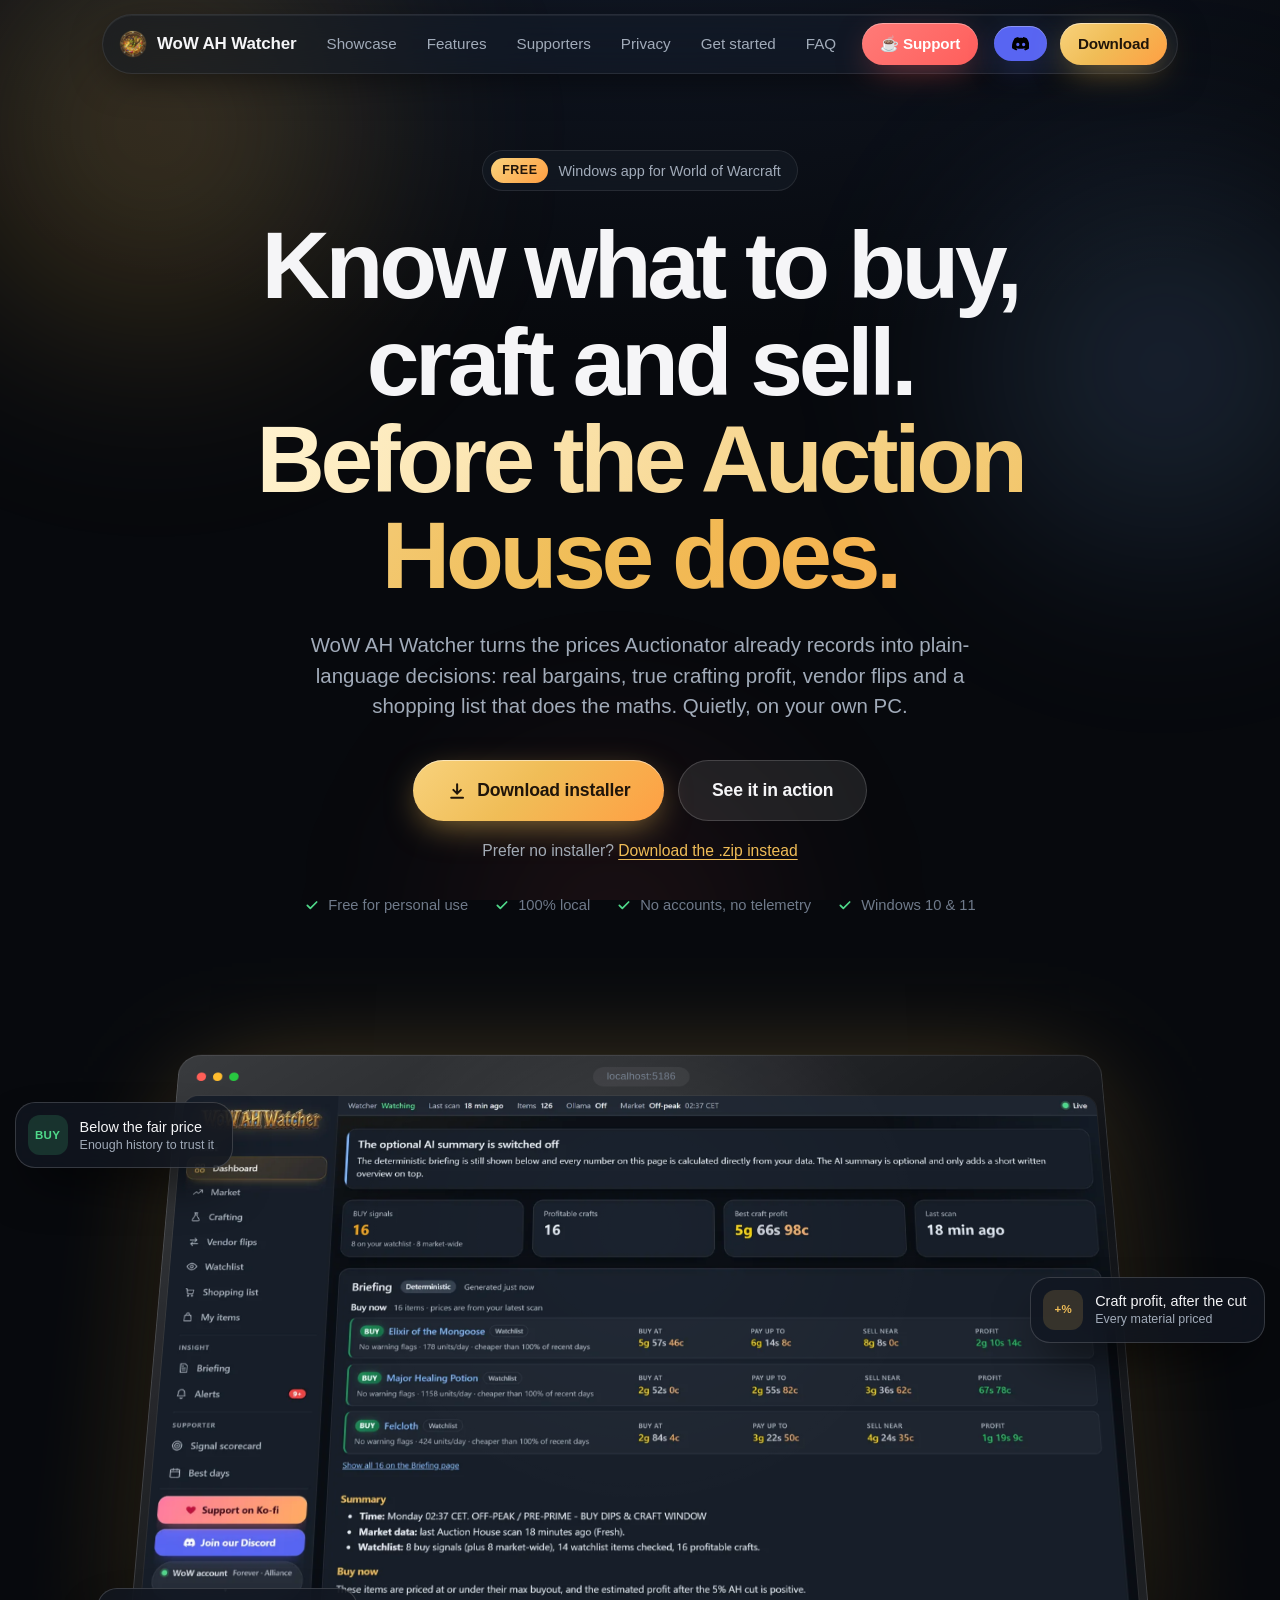
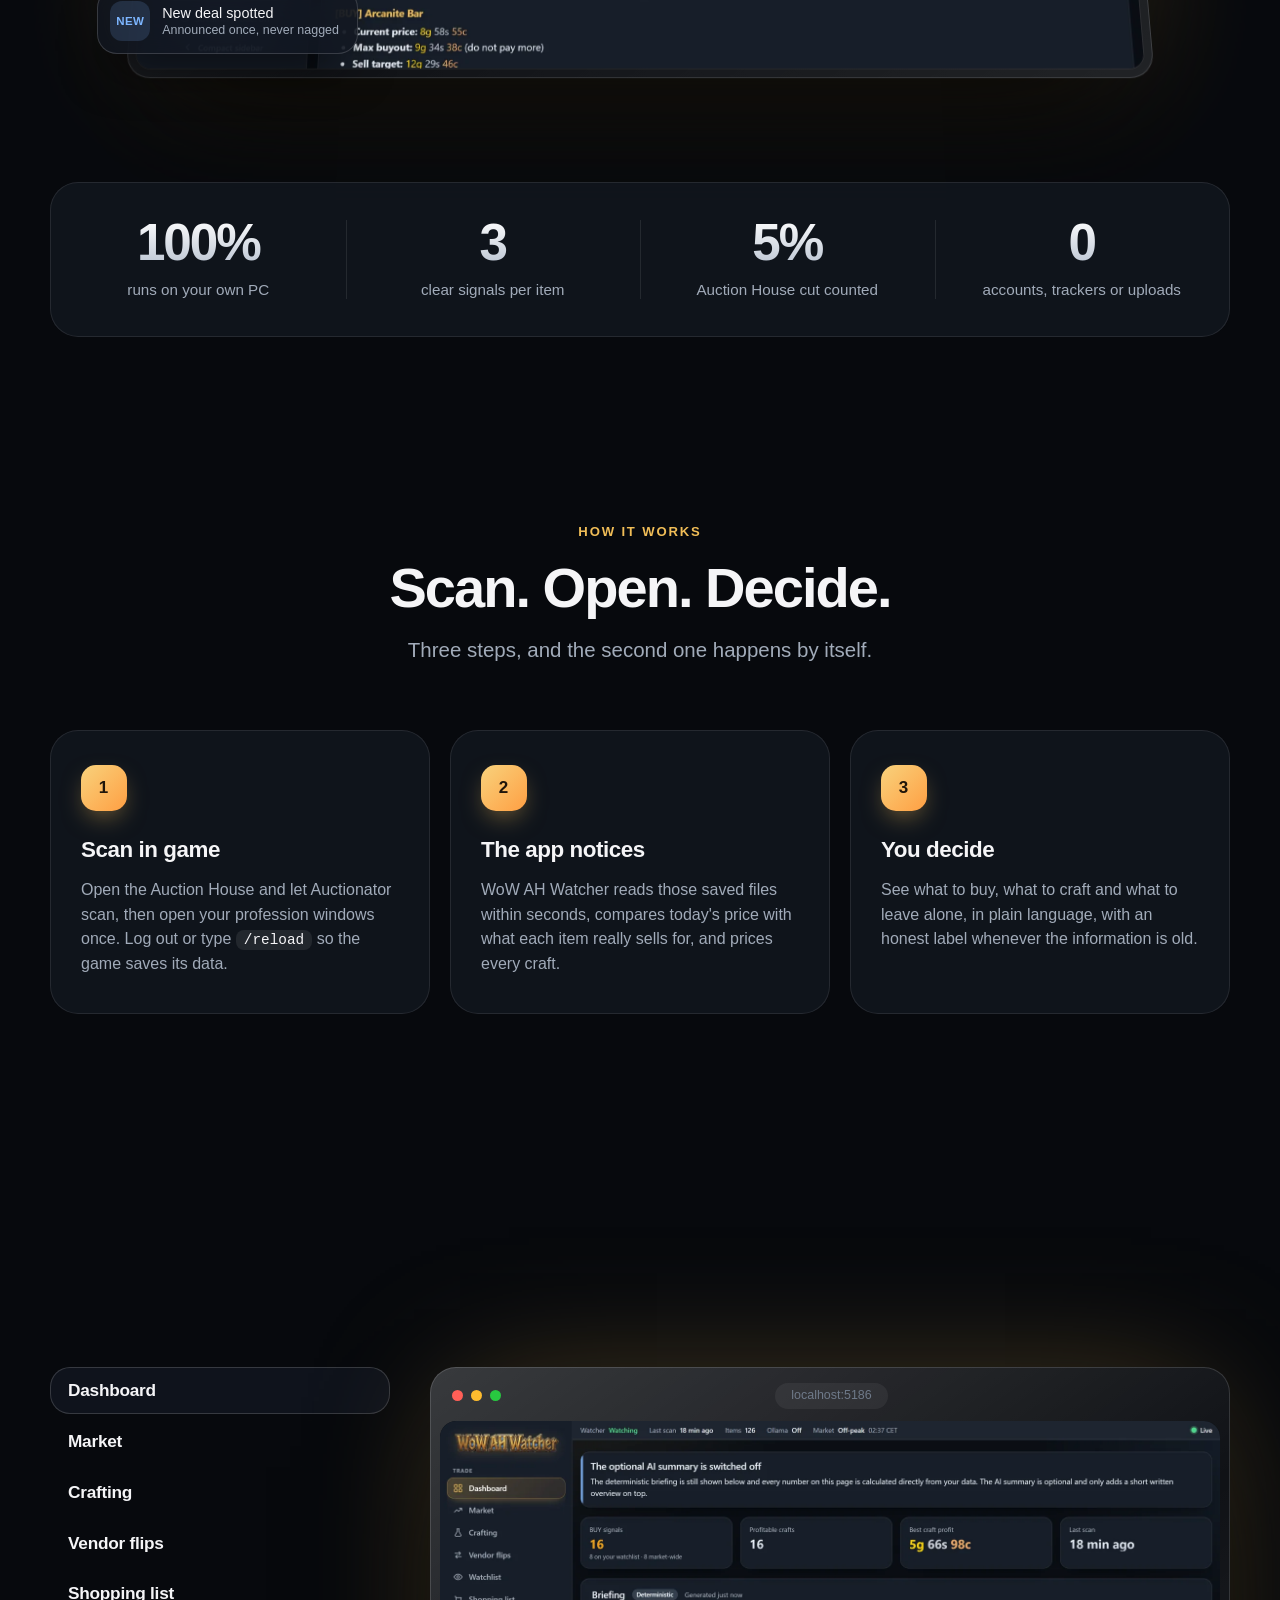
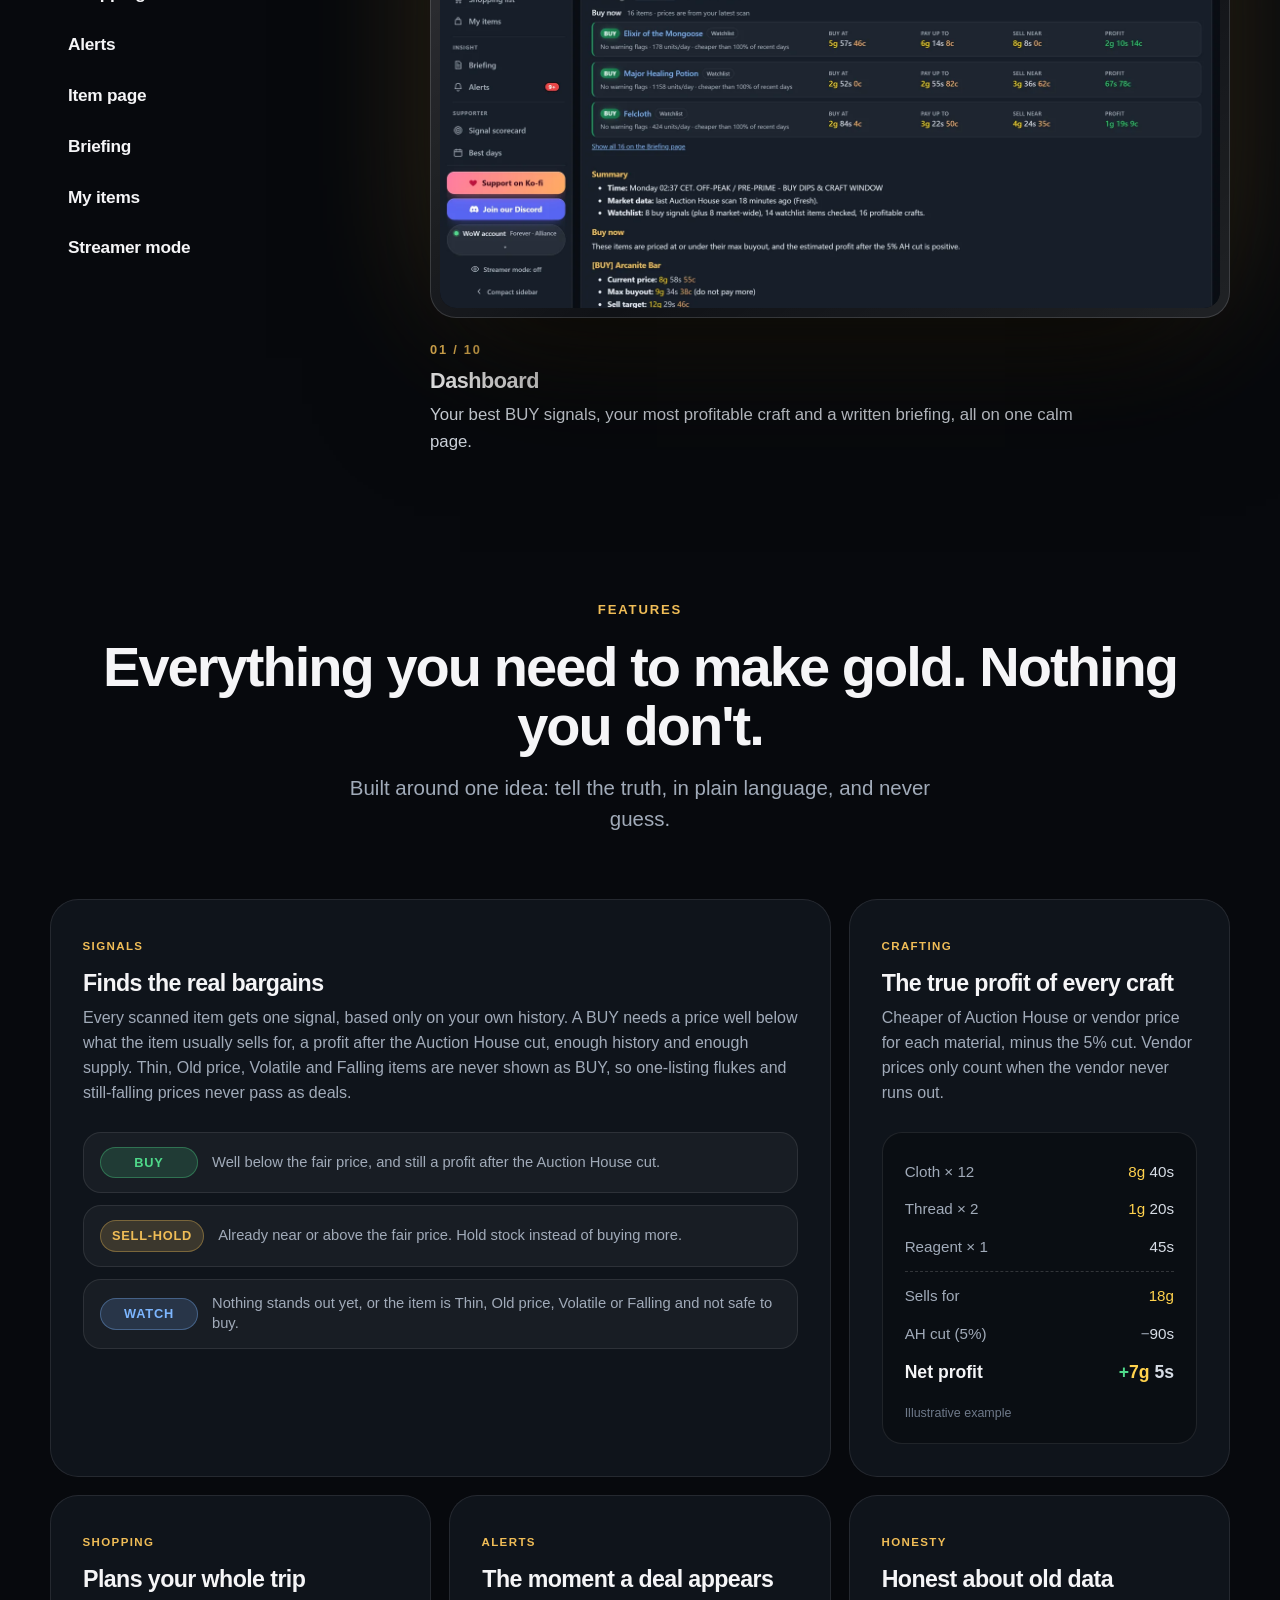
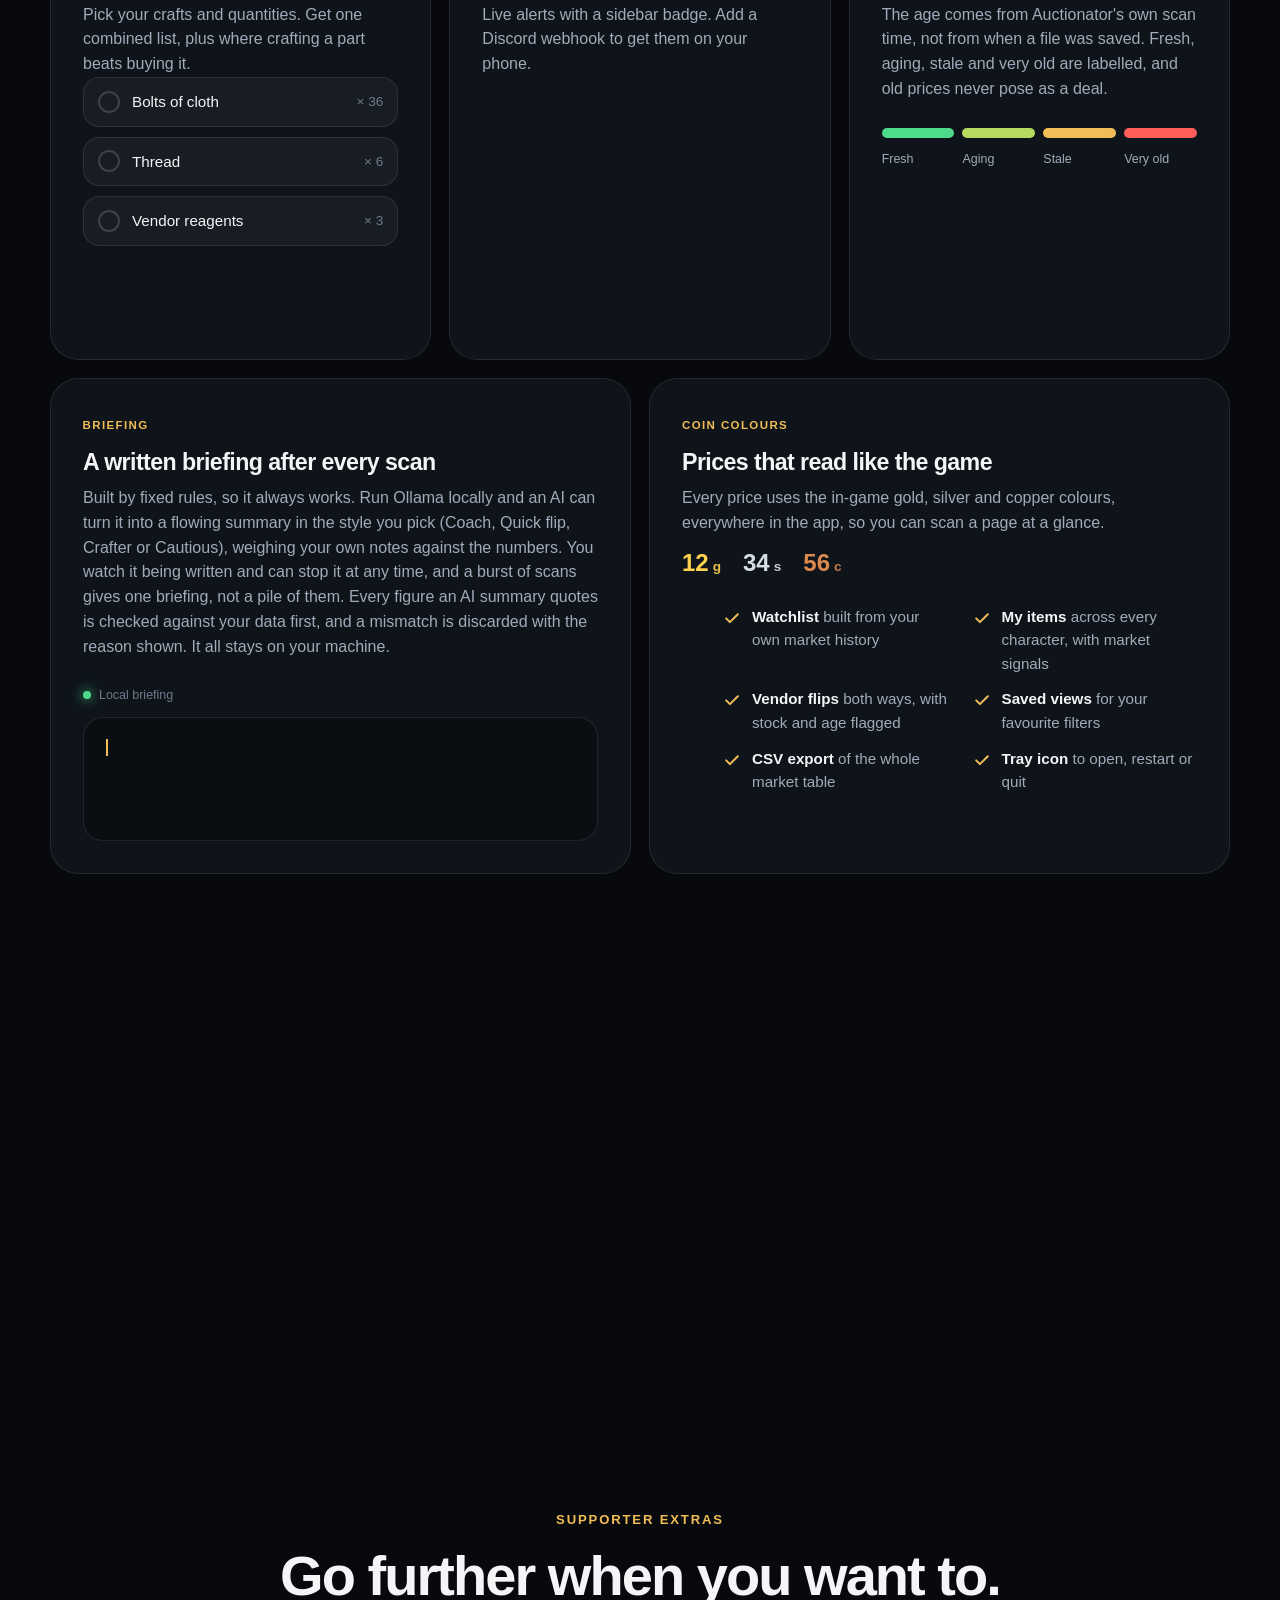
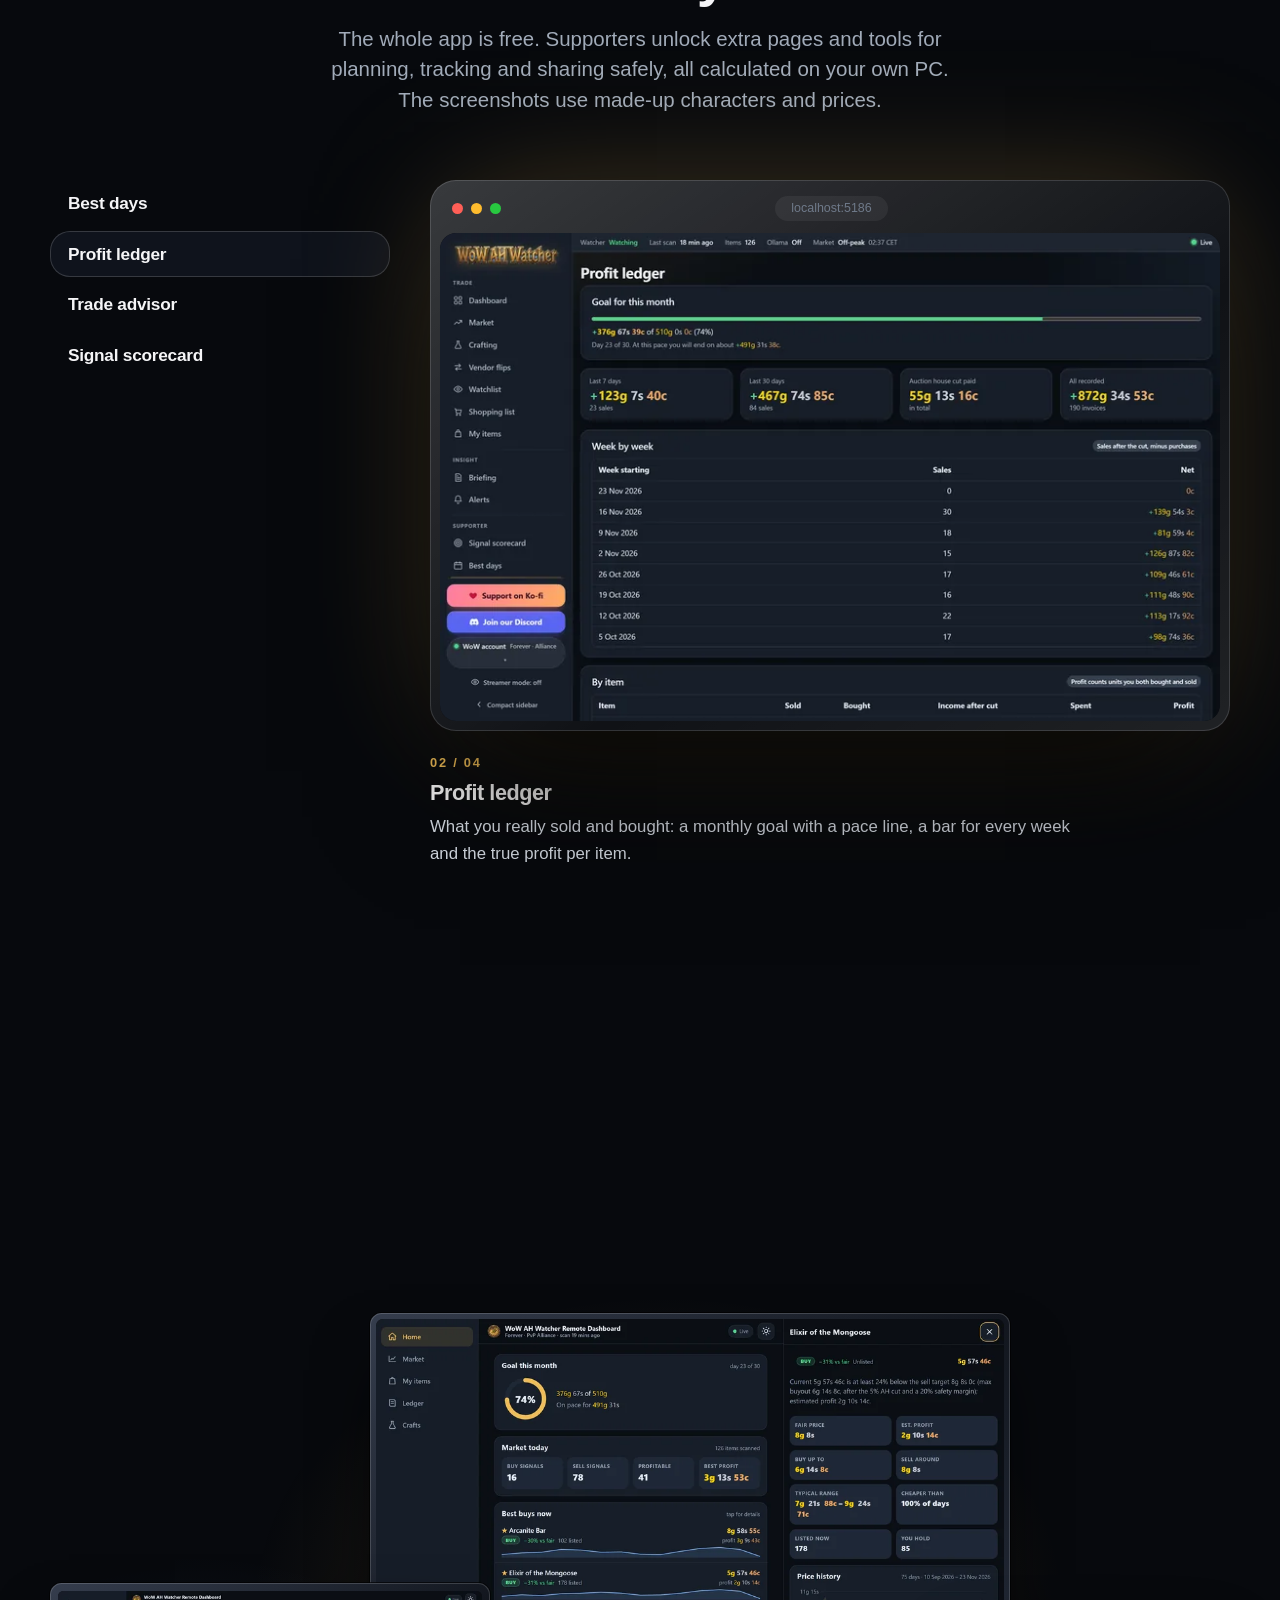
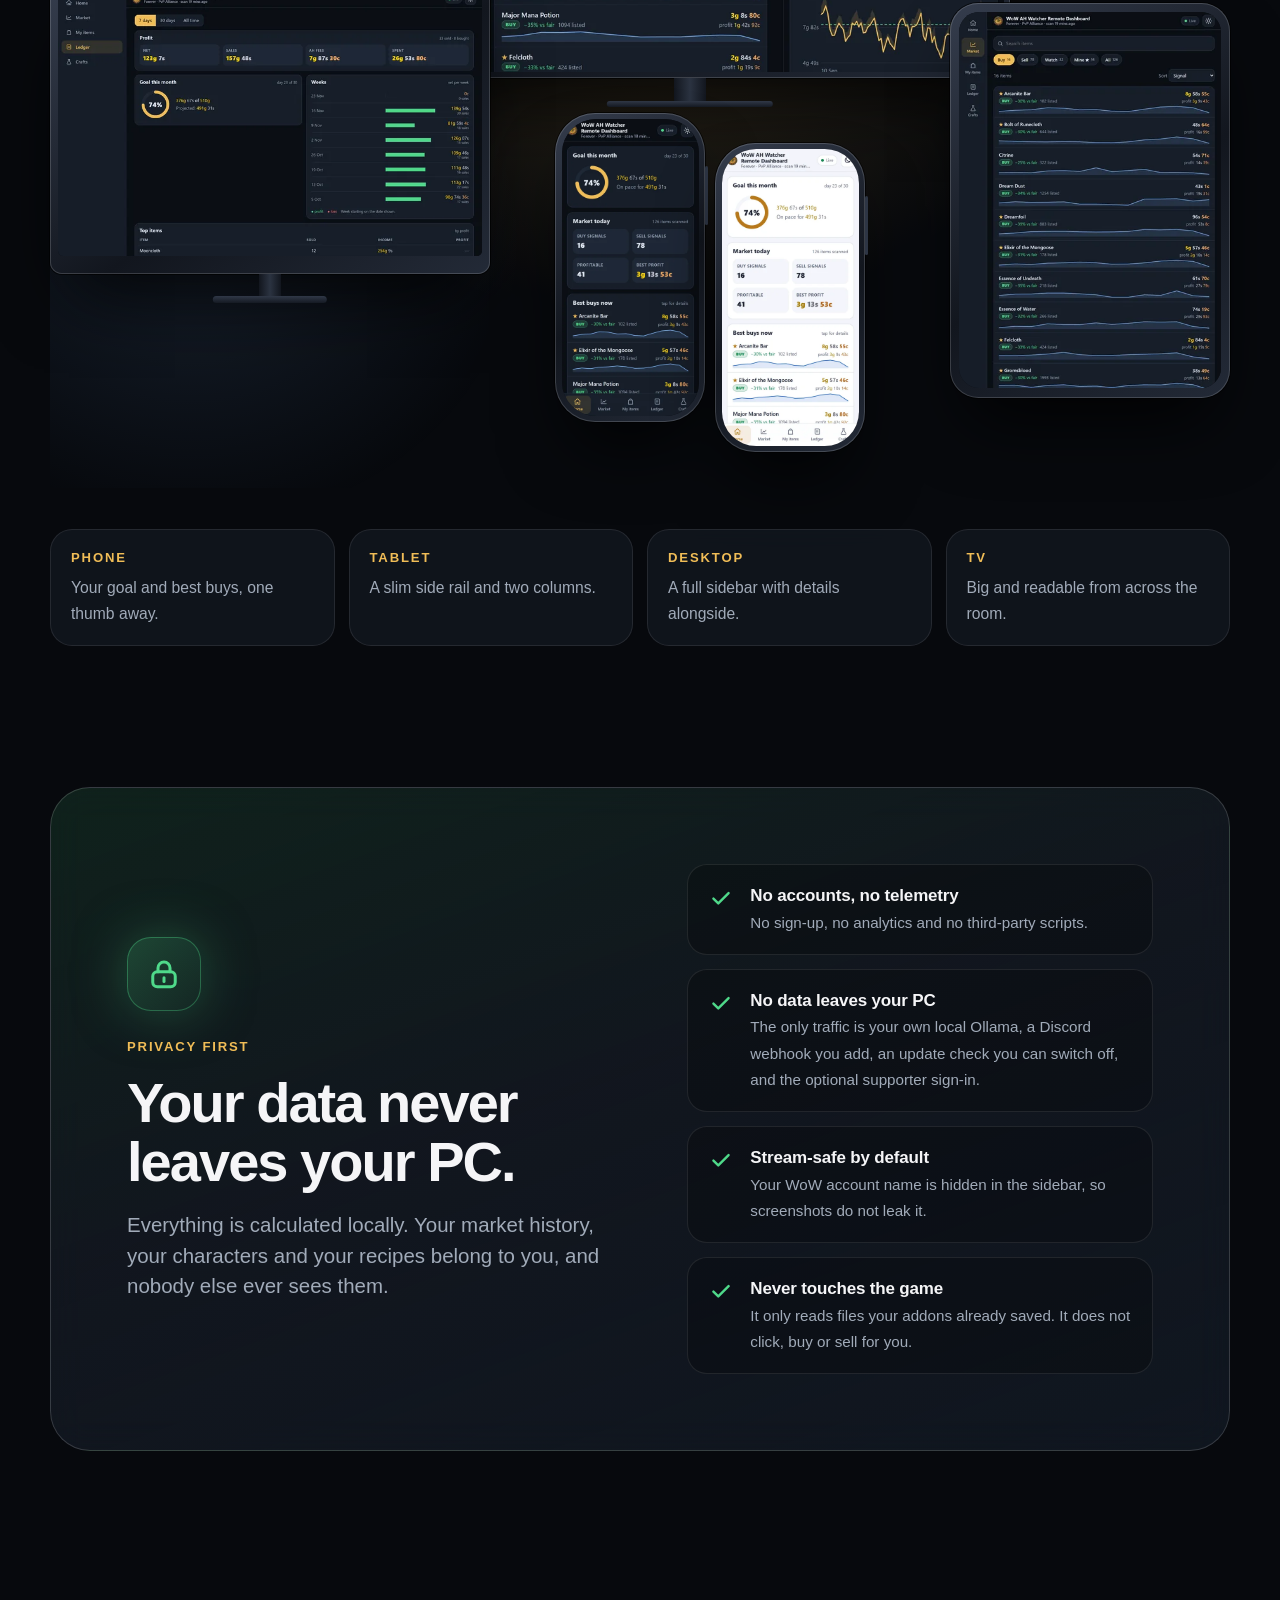
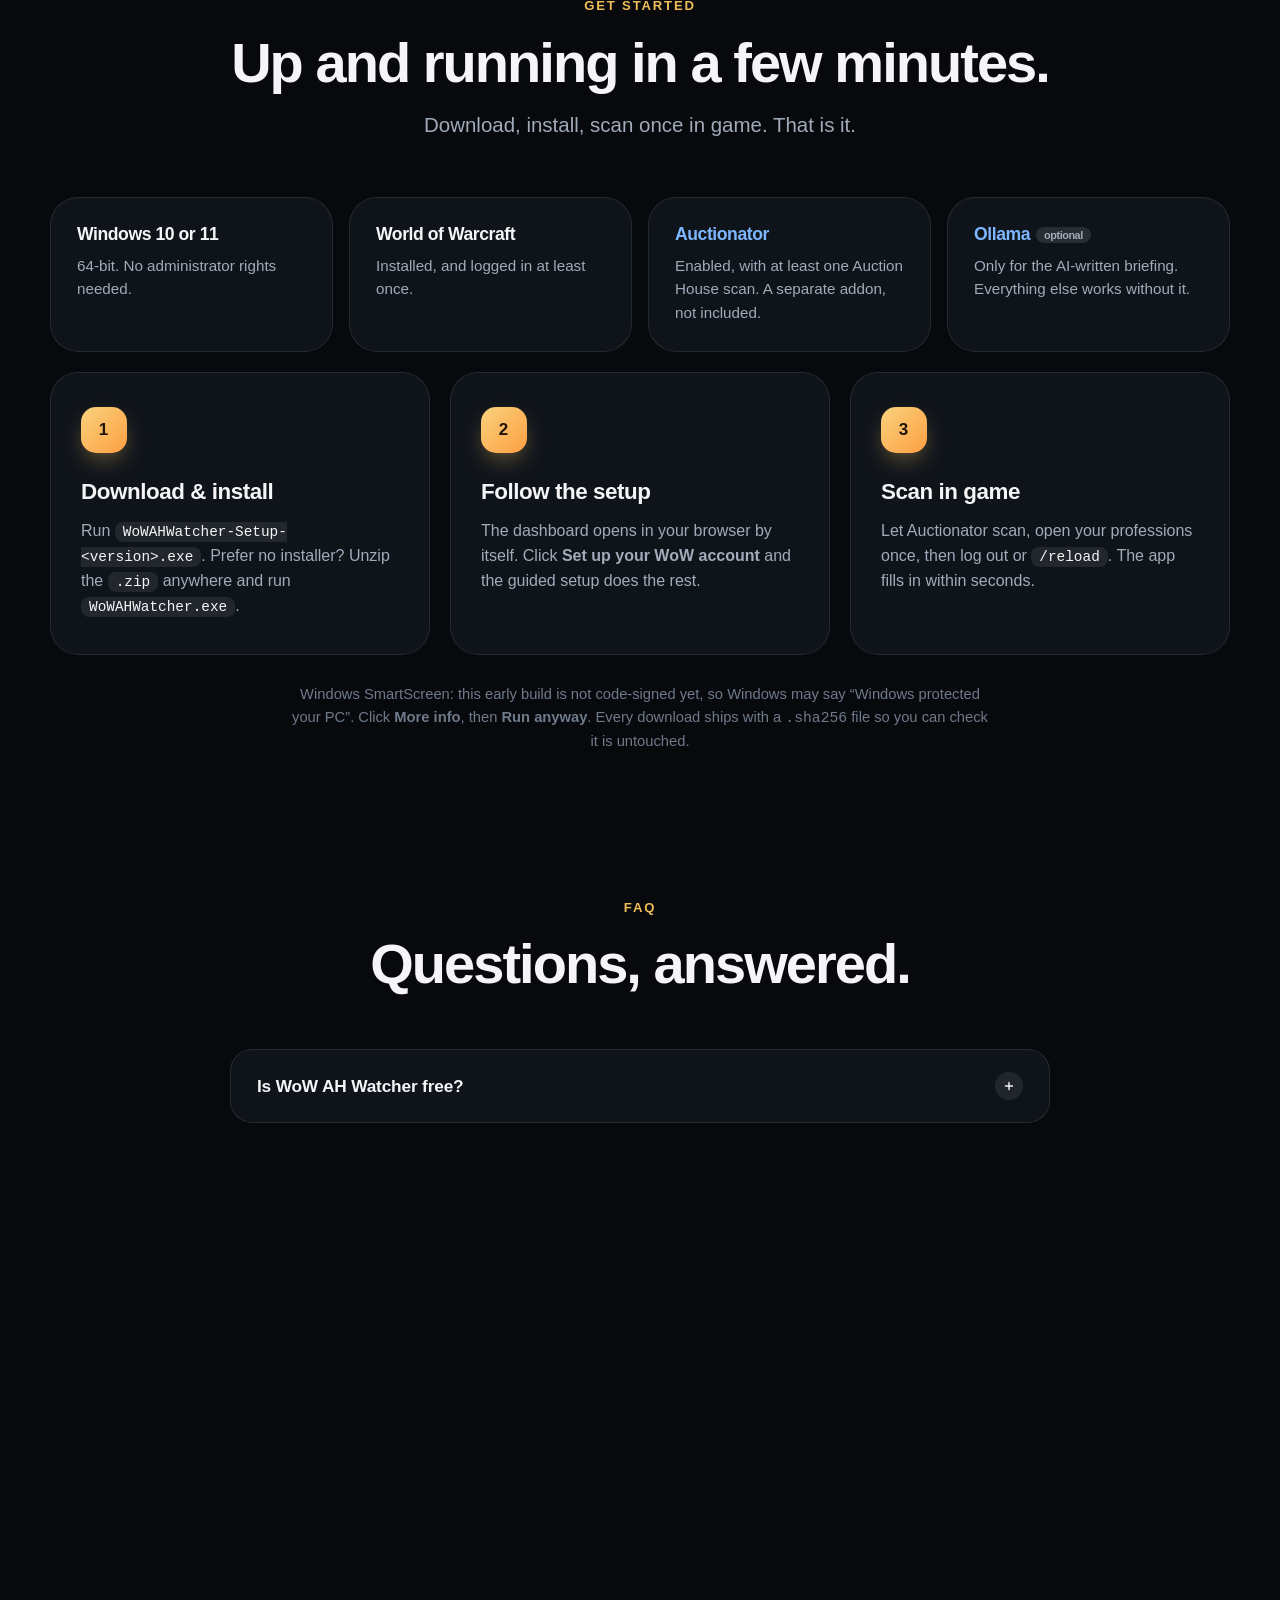
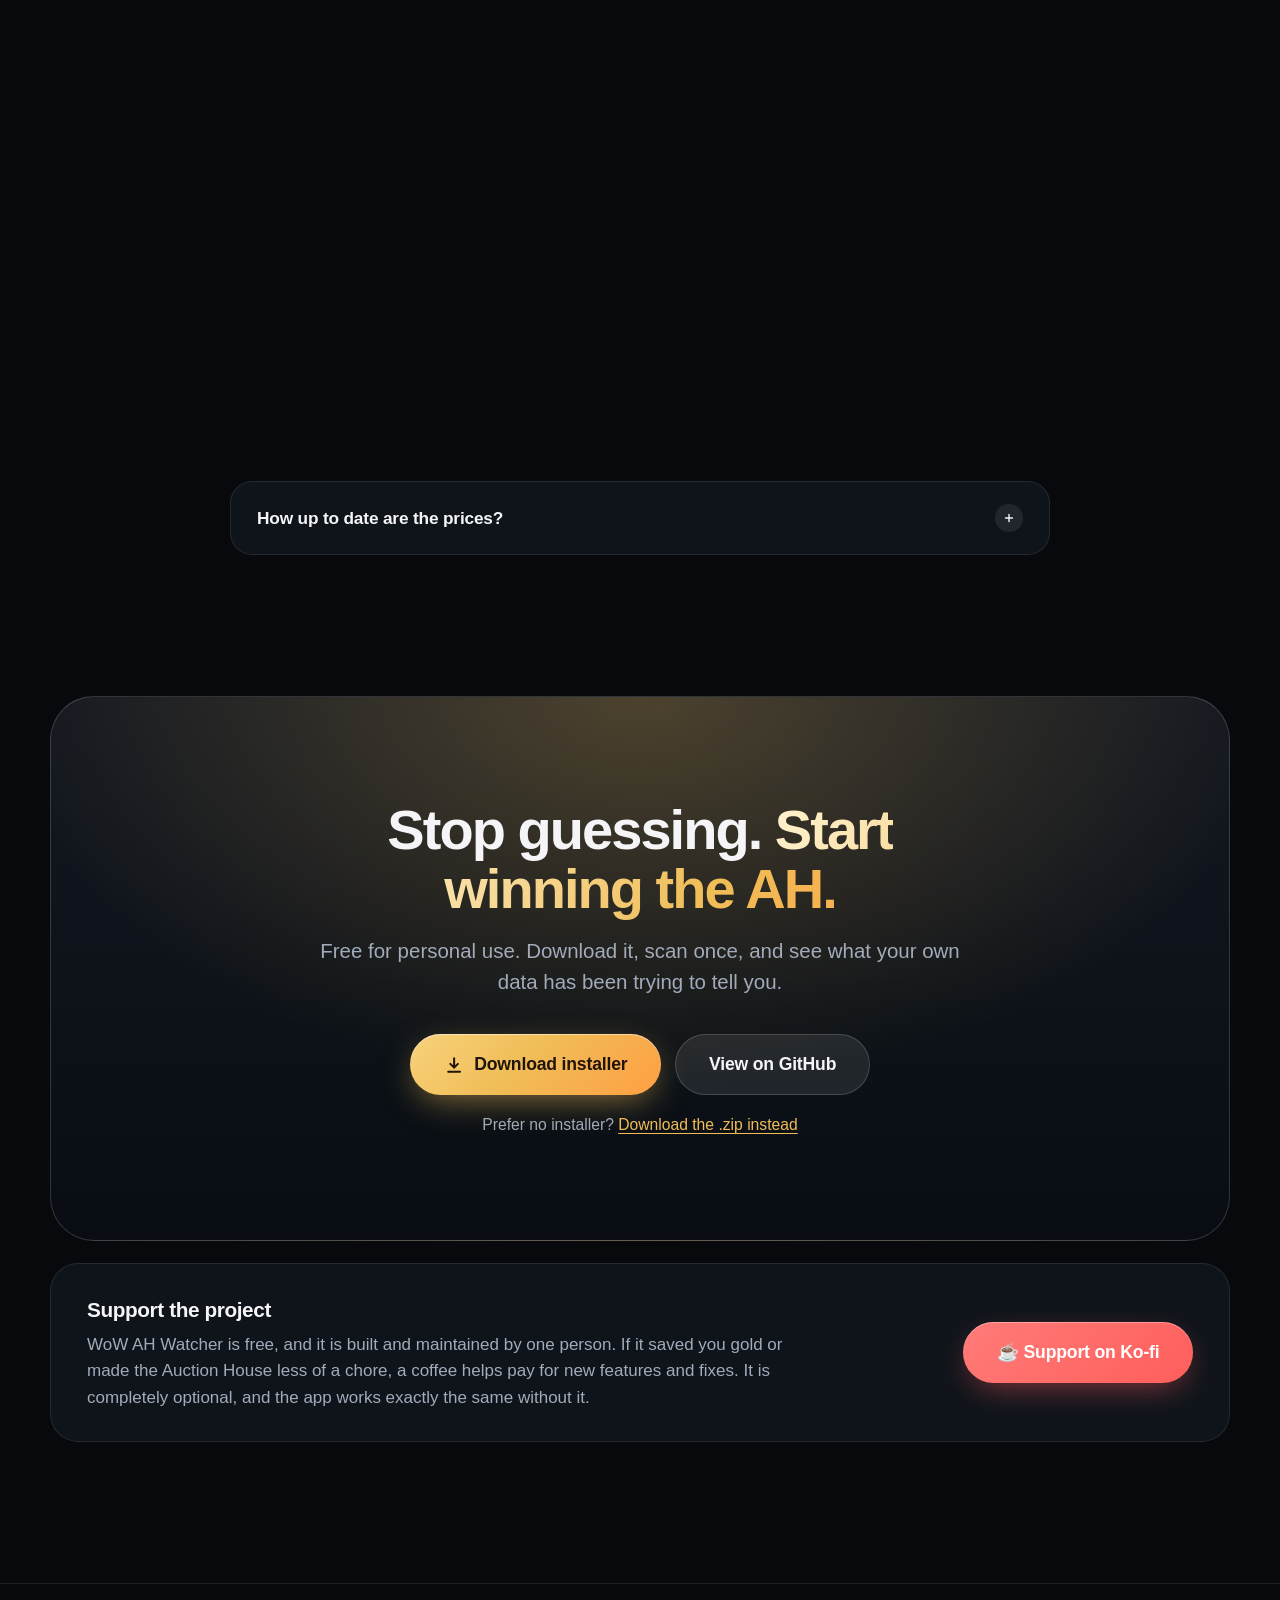
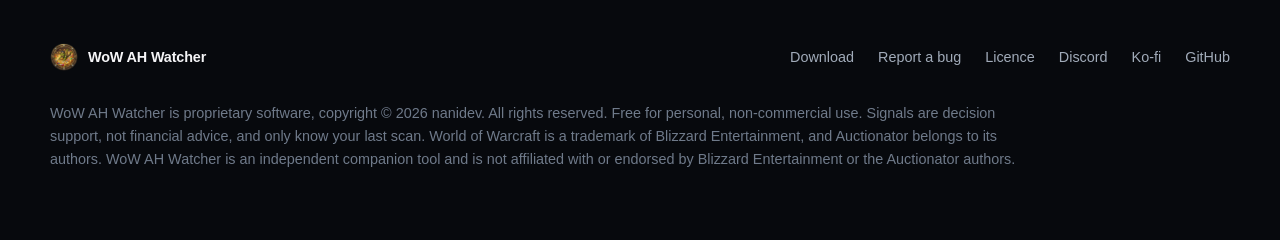
==== commit 2bfec63c: "Bump the social image cache version Co-authored-by: Copilot <223556219+Copilot@users.noreply.github." ====
--- a/index.html
+++ b/index.html
@@ -17,14 +17,14 @@
 <meta property="og:title" content="WoW AH Watcher: know what to buy, craft and sell before the Auction House does">
 <meta property="og:description" content="Turn your Auctionator scans into BUY signals, true crafting profit, shopping lists and deal alerts. Free, 100% local, no accounts.">
 <meta property="og:url" content="https://wowahwatcher.com/">
-<meta property="og:image" content="https://wowahwatcher.com/assets/site/og-image.jpg?v=7">
+<meta property="og:image" content="https://wowahwatcher.com/assets/site/og-image.jpg?v=8">
 <meta property="og:image:width" content="1200">
 <meta property="og:image:height" content="630">
 <meta property="og:image:alt" content="WoW AH Watcher dashboard showing BUY signals, crafting profit and a written market briefing">
 <meta name="twitter:card" content="summary_large_image">
 <meta name="twitter:title" content="WoW AH Watcher: Auctionator market signals, crafting profit and deal alerts">
 <meta name="twitter:description" content="Free, 100% local Windows app that tells you what to buy, craft and sell in the World of Warcraft Auction House.">
-<meta name="twitter:image" content="https://wowahwatcher.com/assets/site/og-image.jpg?v=7">
+<meta name="twitter:image" content="https://wowahwatcher.com/assets/site/og-image.jpg?v=8">
 
 <link rel="icon" href="favicon.ico" sizes="any">
 <link rel="icon" type="image/png" sizes="32x32" href="assets/site/favicon-32.png">
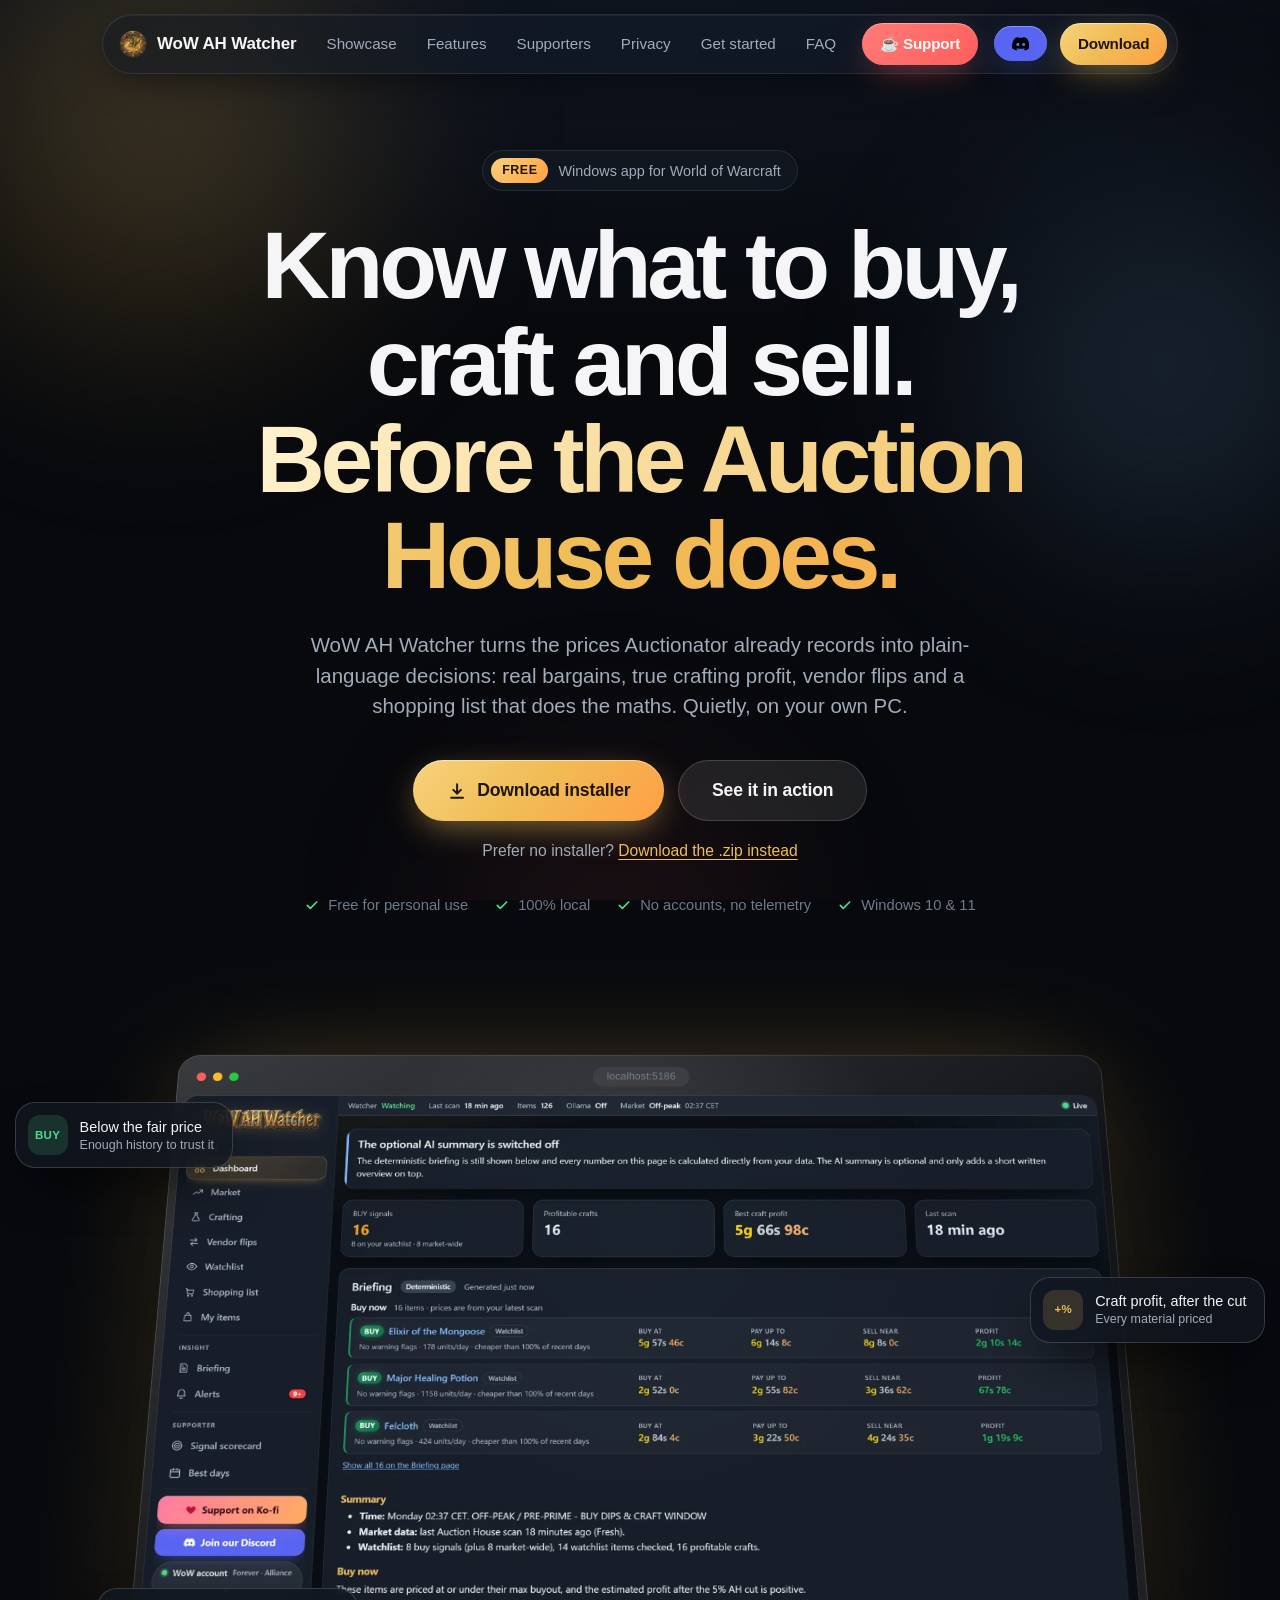
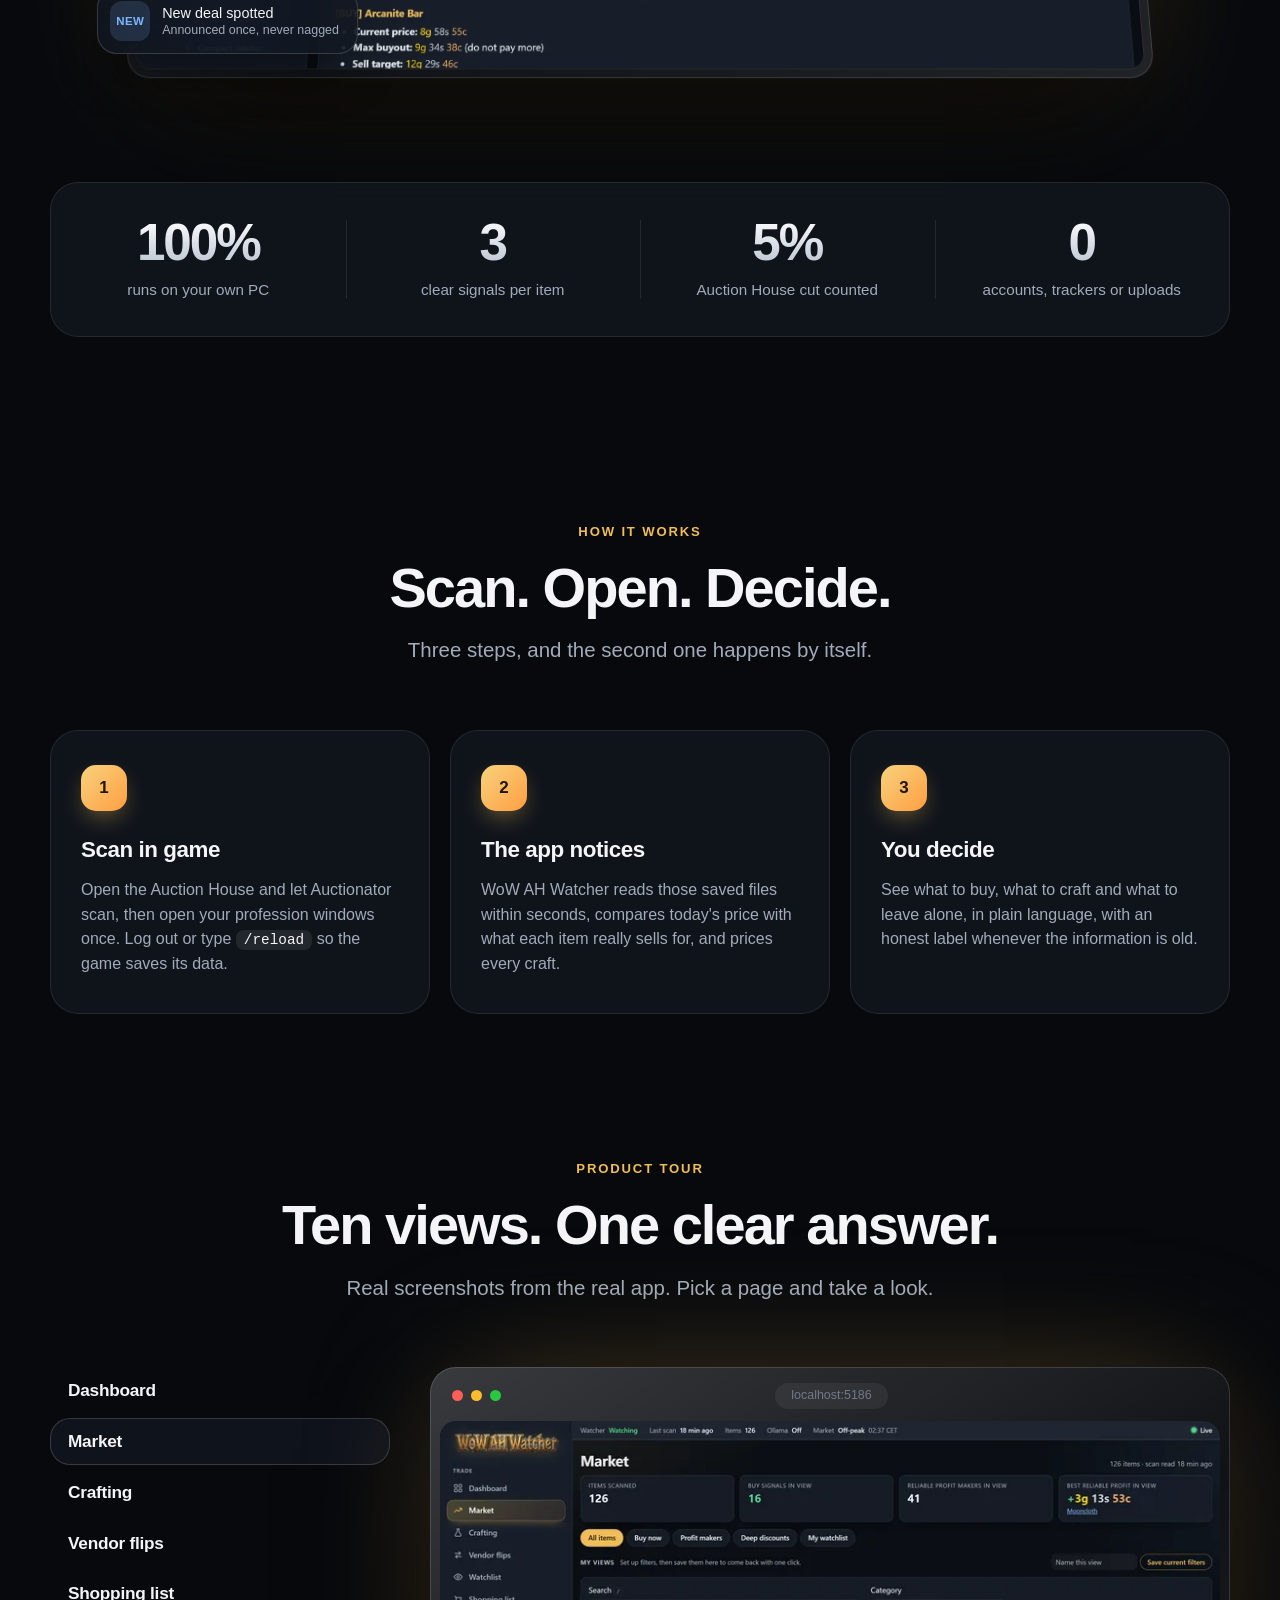
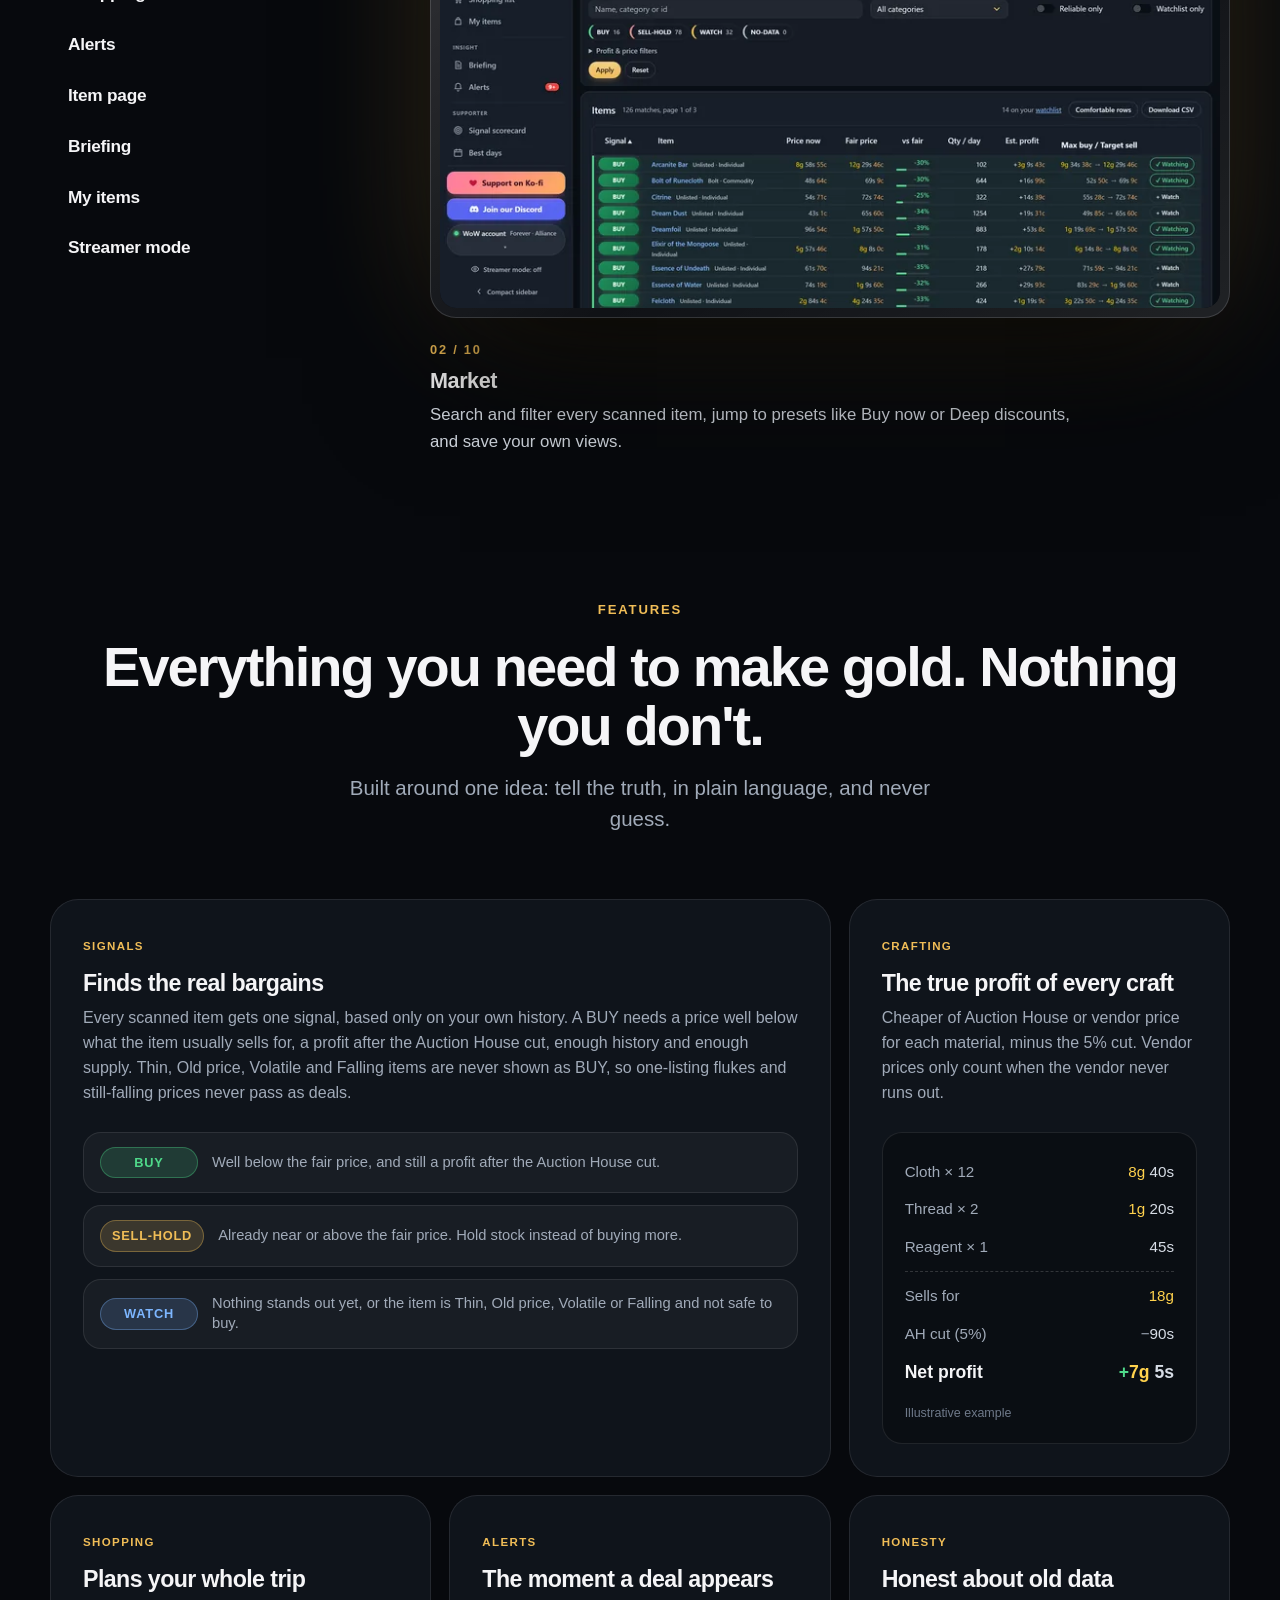
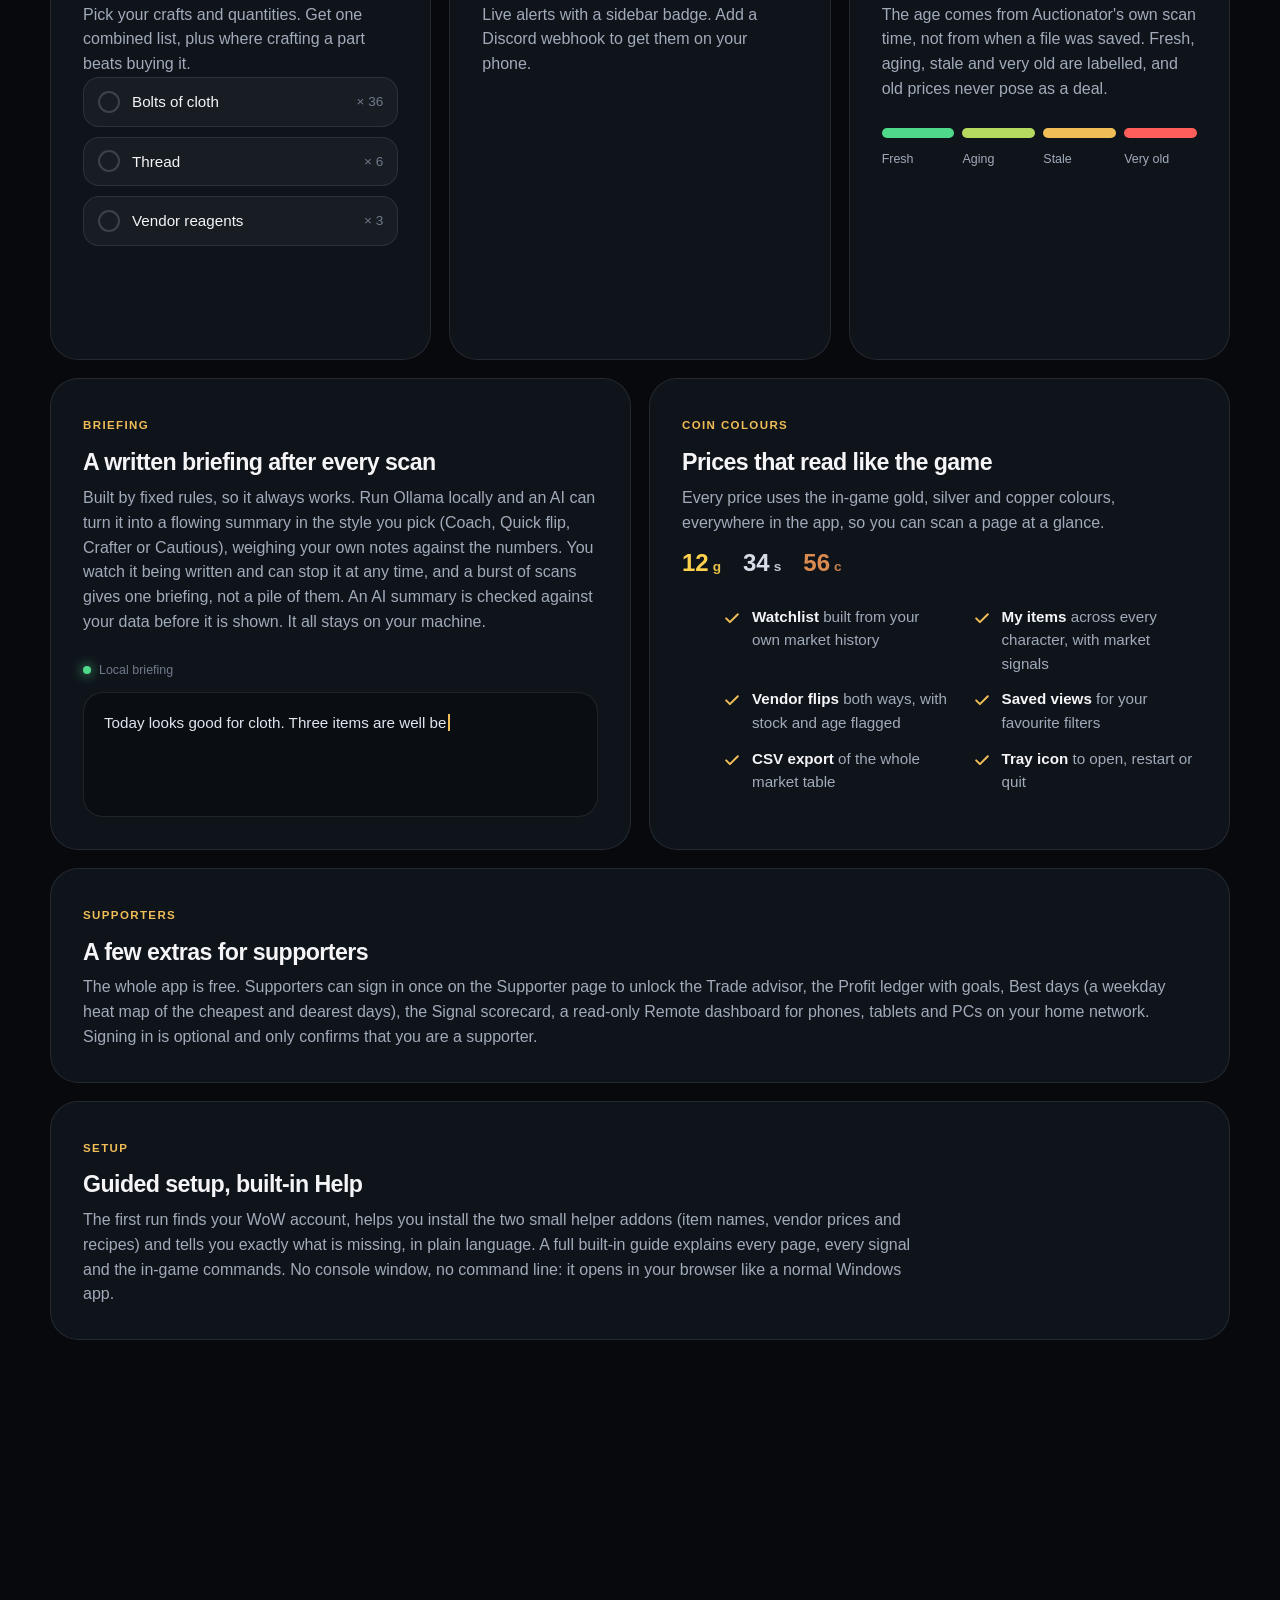
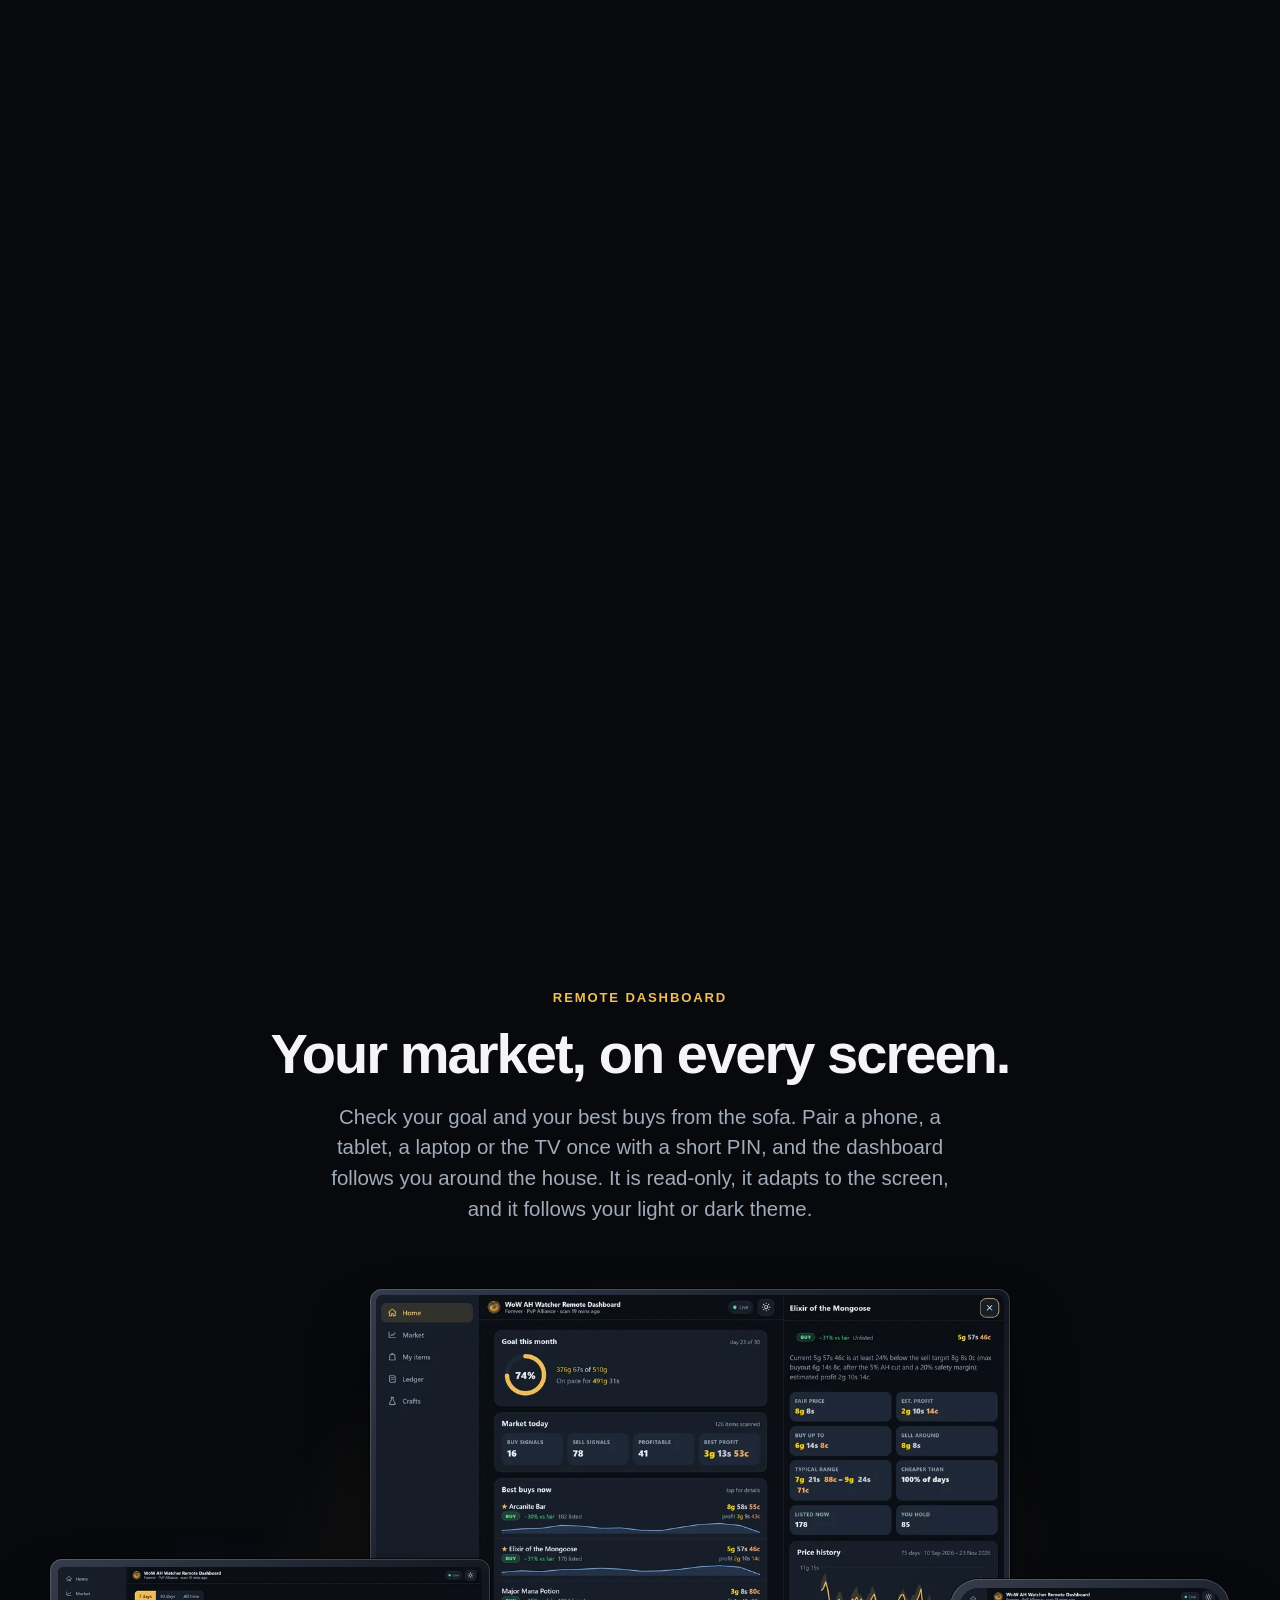
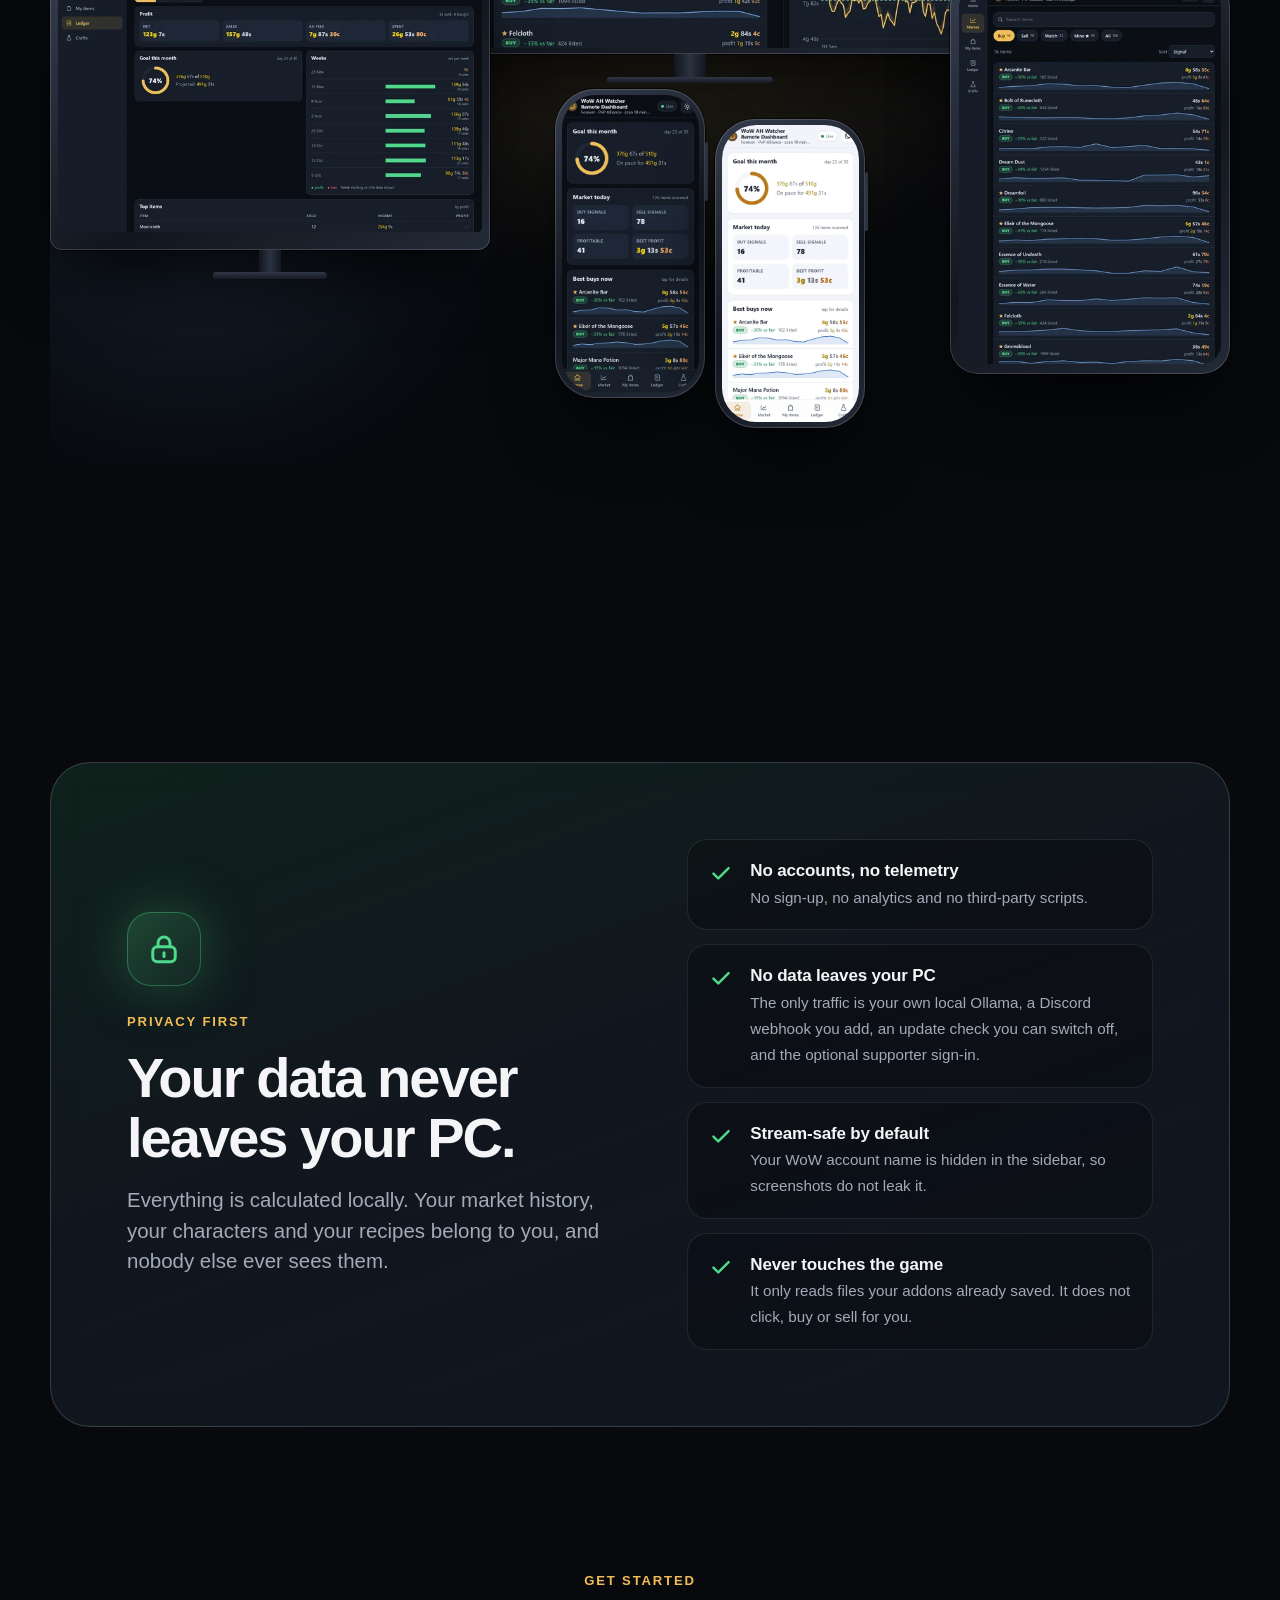
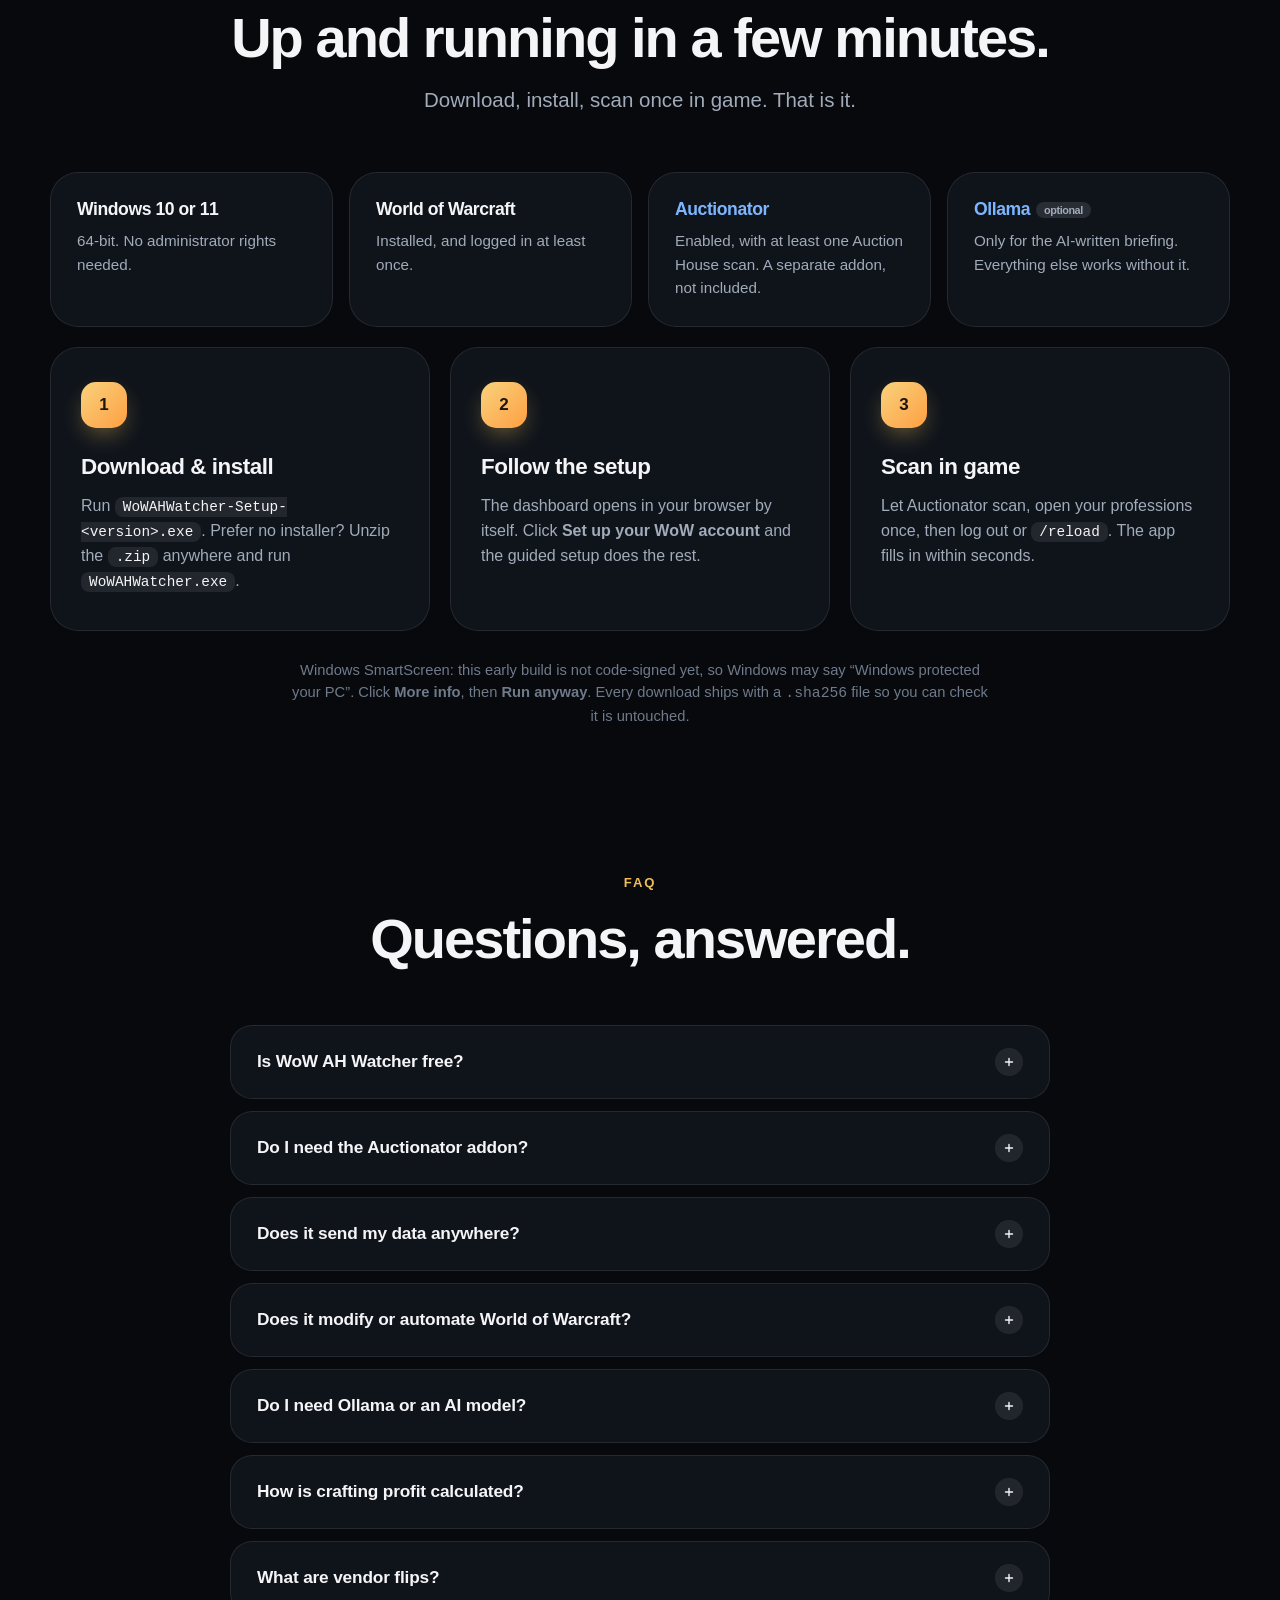
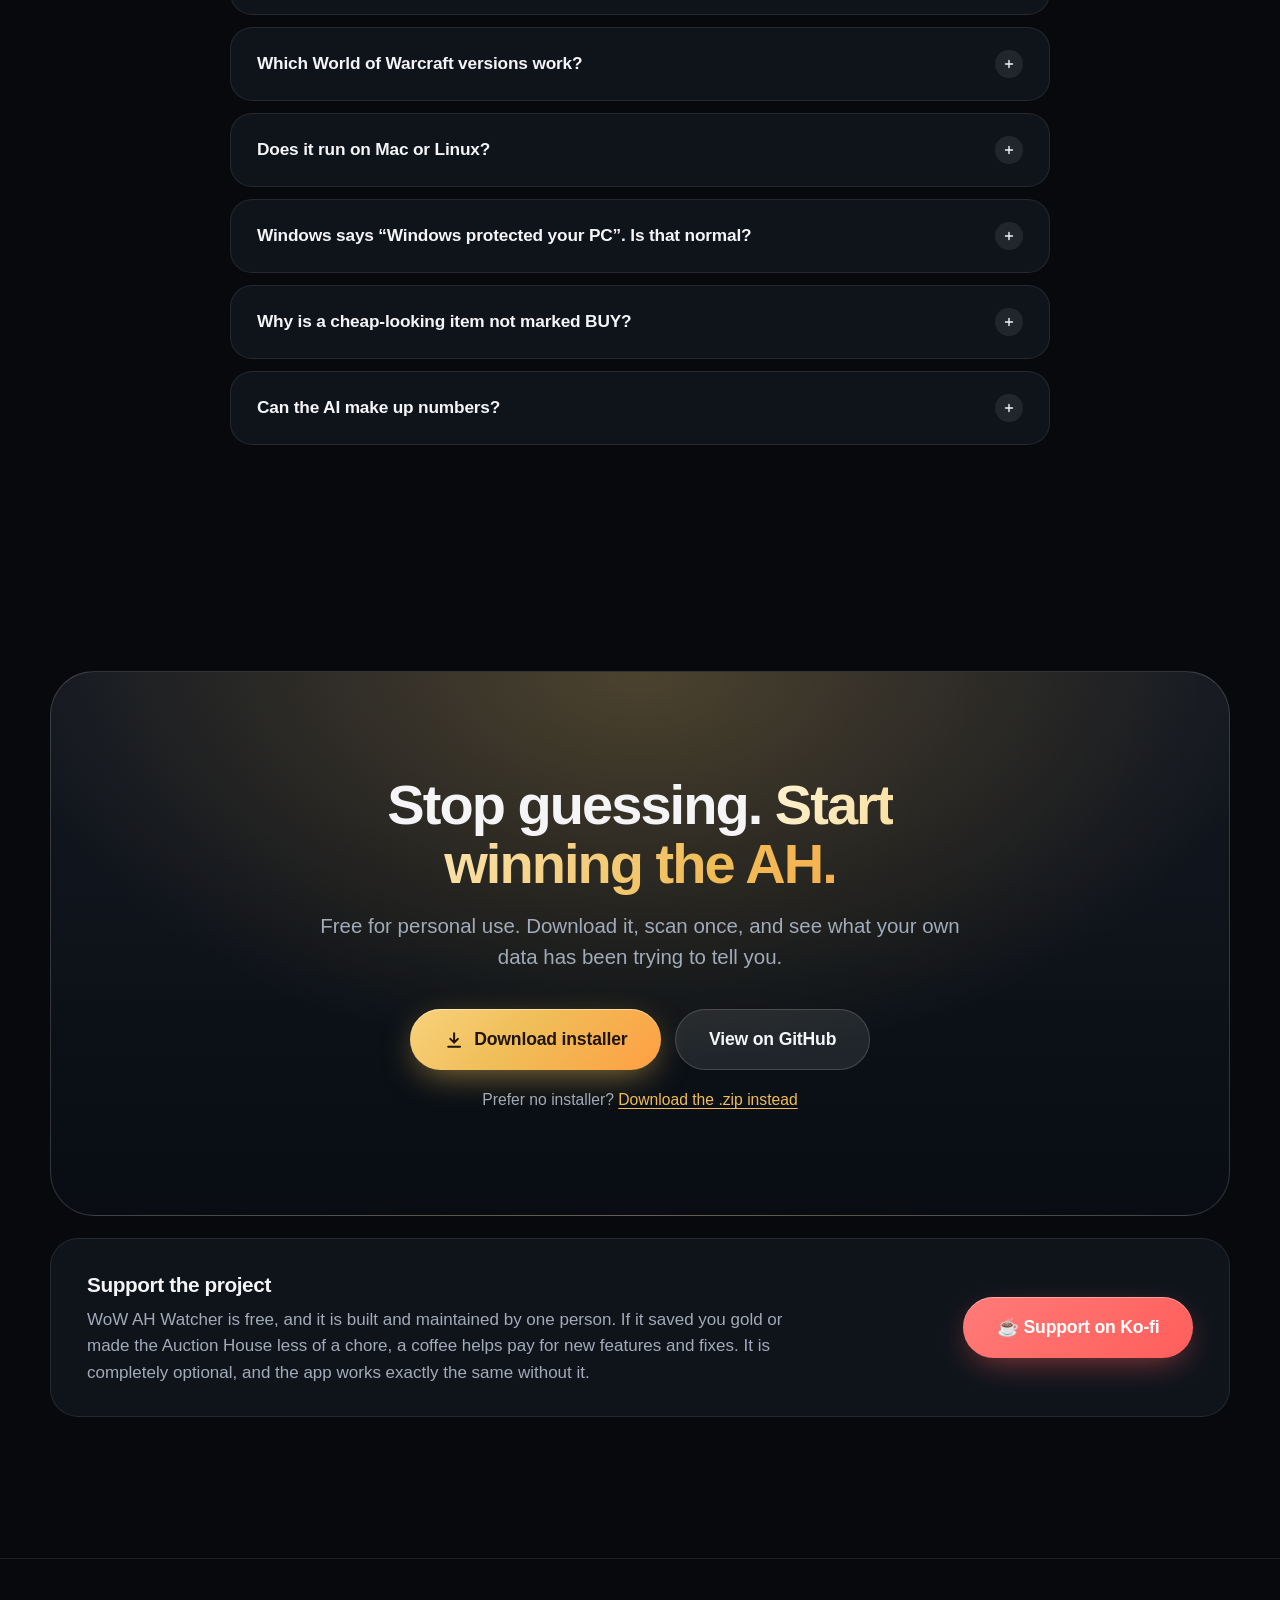
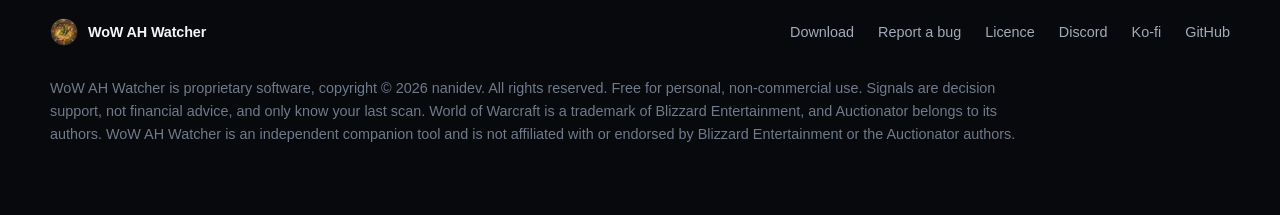
==== commit dbe3ebec: "Tidy site and readme text Co-authored-by: Copilot <223556219+Copilot@users.noreply.github.com>" ====
--- a/index.html
+++ b/index.html
@@ -307,7 +307,7 @@
         <article class="card span3 reveal">
           <span class="tag">Briefing</span>
           <h3>A written briefing after every scan</h3>
-          <p>Built by fixed rules, so it always works. Run Ollama locally and an AI can turn it into a flowing summary in the style you pick (Coach, Quick flip, Crafter or Cautious), weighing your own notes against the numbers. You watch it being written and can stop it at any time, and a burst of scans gives one briefing, not a pile of them. Every figure an AI summary quotes is checked against your data first, and a mismatch is discarded with the reason shown. It all stays on your machine.</p>
+          <p>Built by fixed rules, so it always works. Run Ollama locally and an AI can turn it into a flowing summary in the style you pick (Coach, Quick flip, Crafter or Cautious), weighing your own notes against the numbers. You watch it being written and can stop it at any time, and a burst of scans gives one briefing, not a pile of them. An AI summary is checked against your data before it is shown. It all stays on your machine.</p>
           <div class="demo">
             <div class="type-label"><i></i>Local briefing</div>
             <div class="type" id="typer" data-text="Today looks good for cloth. Three items are well below their fair price with plenty of supply, so they are worth buying now. Your best craft still pays after the Auction House cut. Two flasks are Thin, so I would watch them rather than buy."></div>
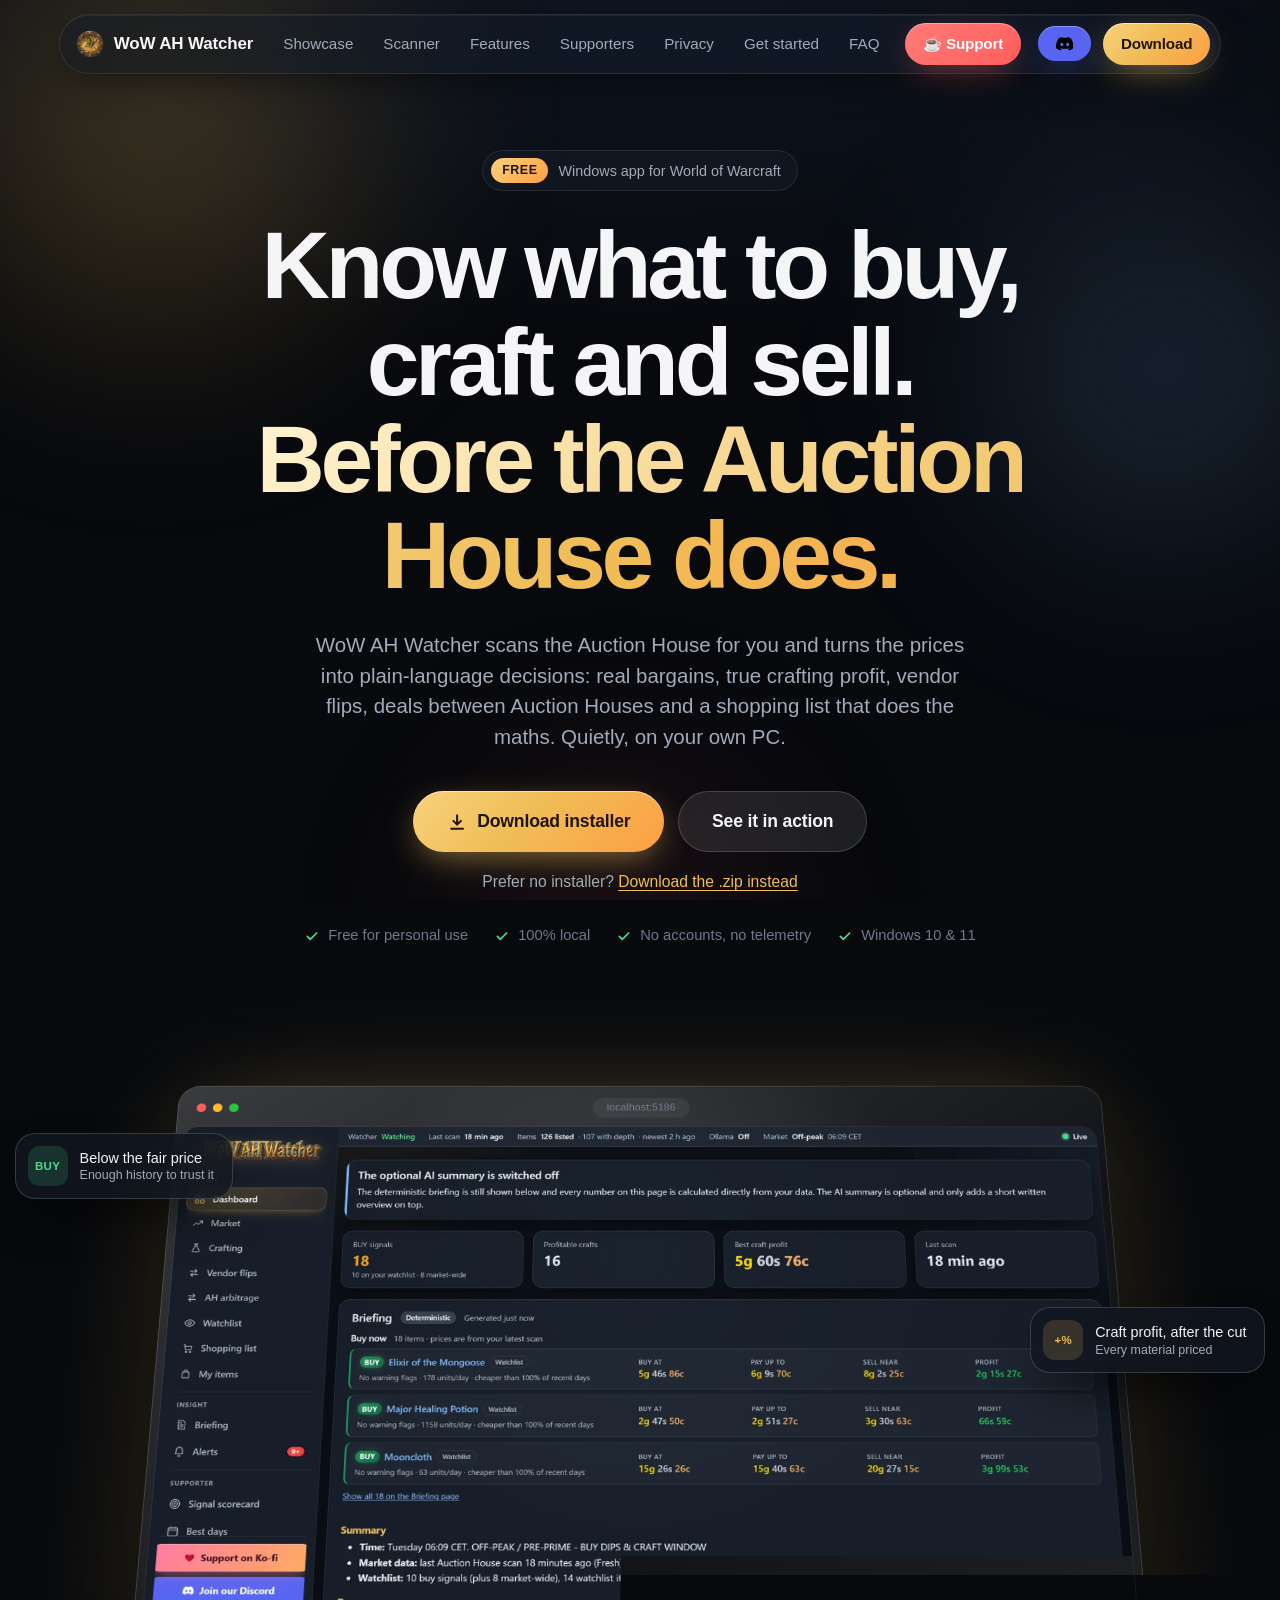
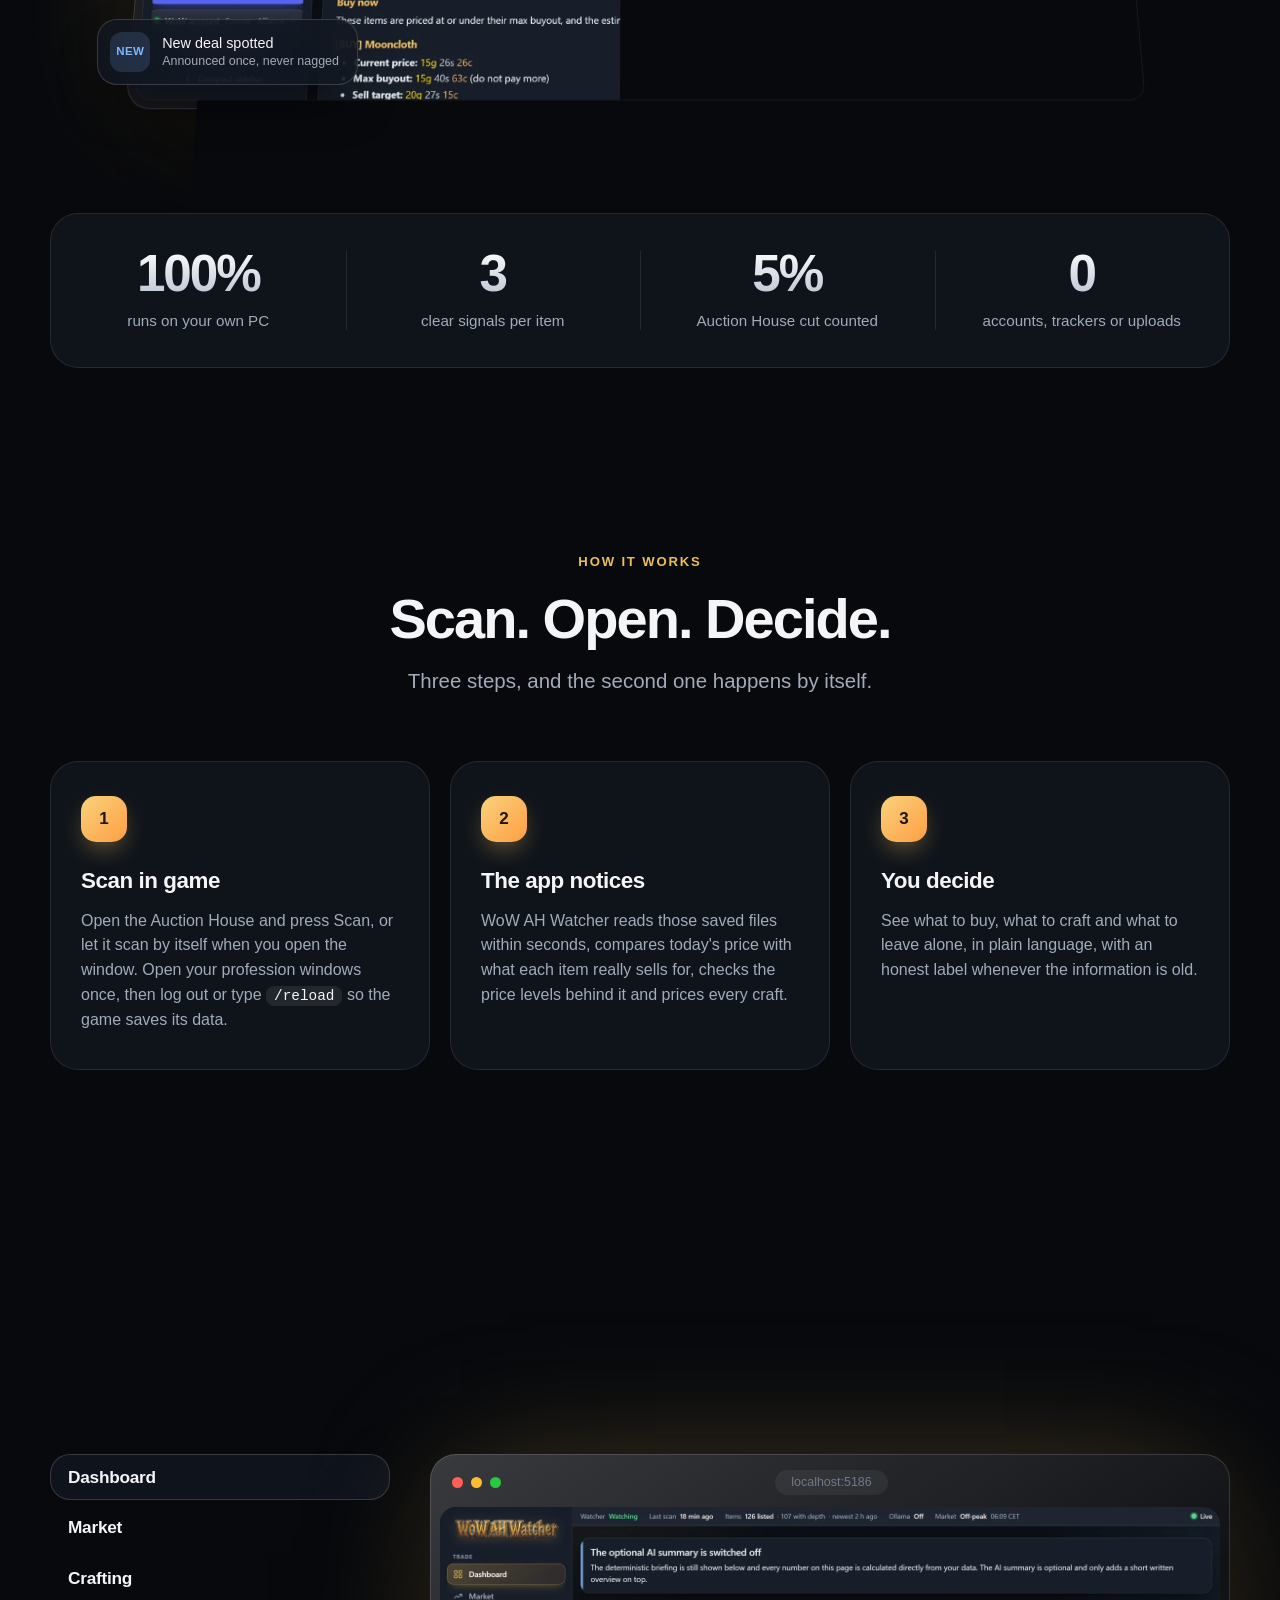
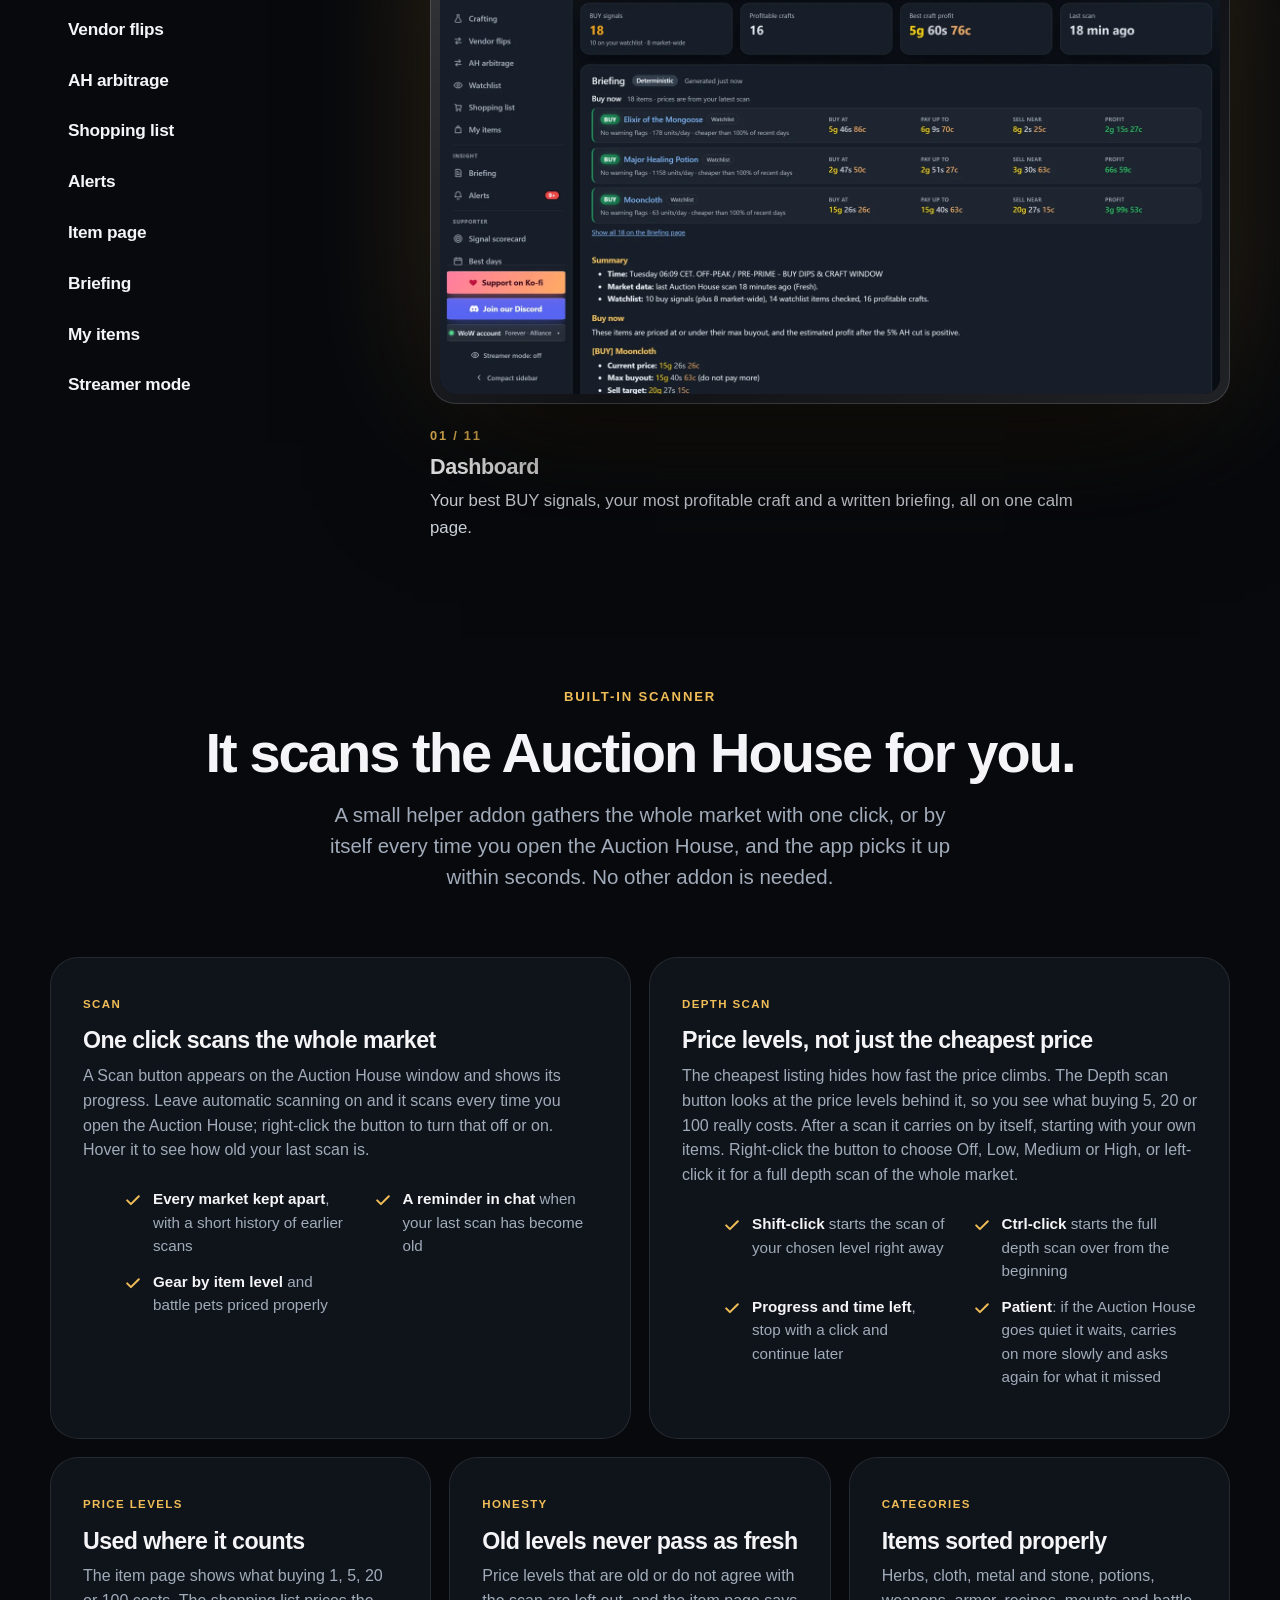
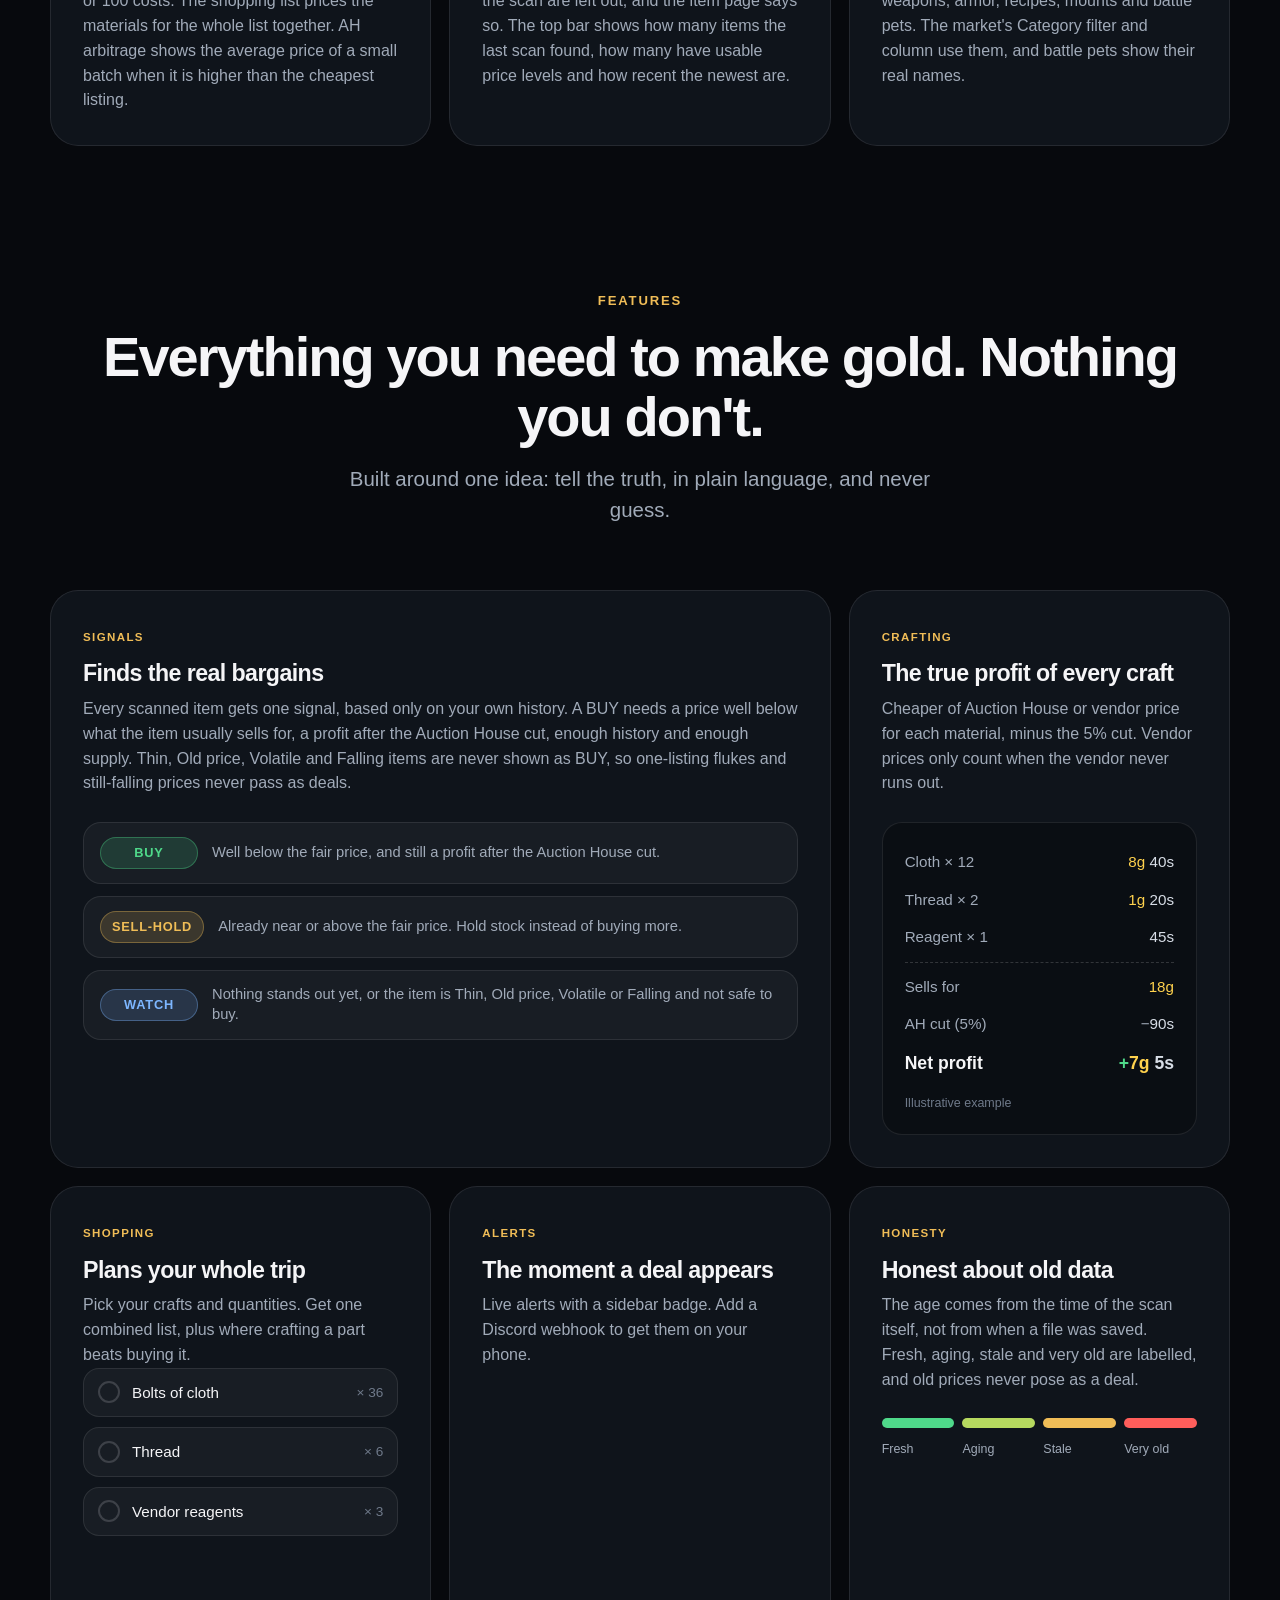
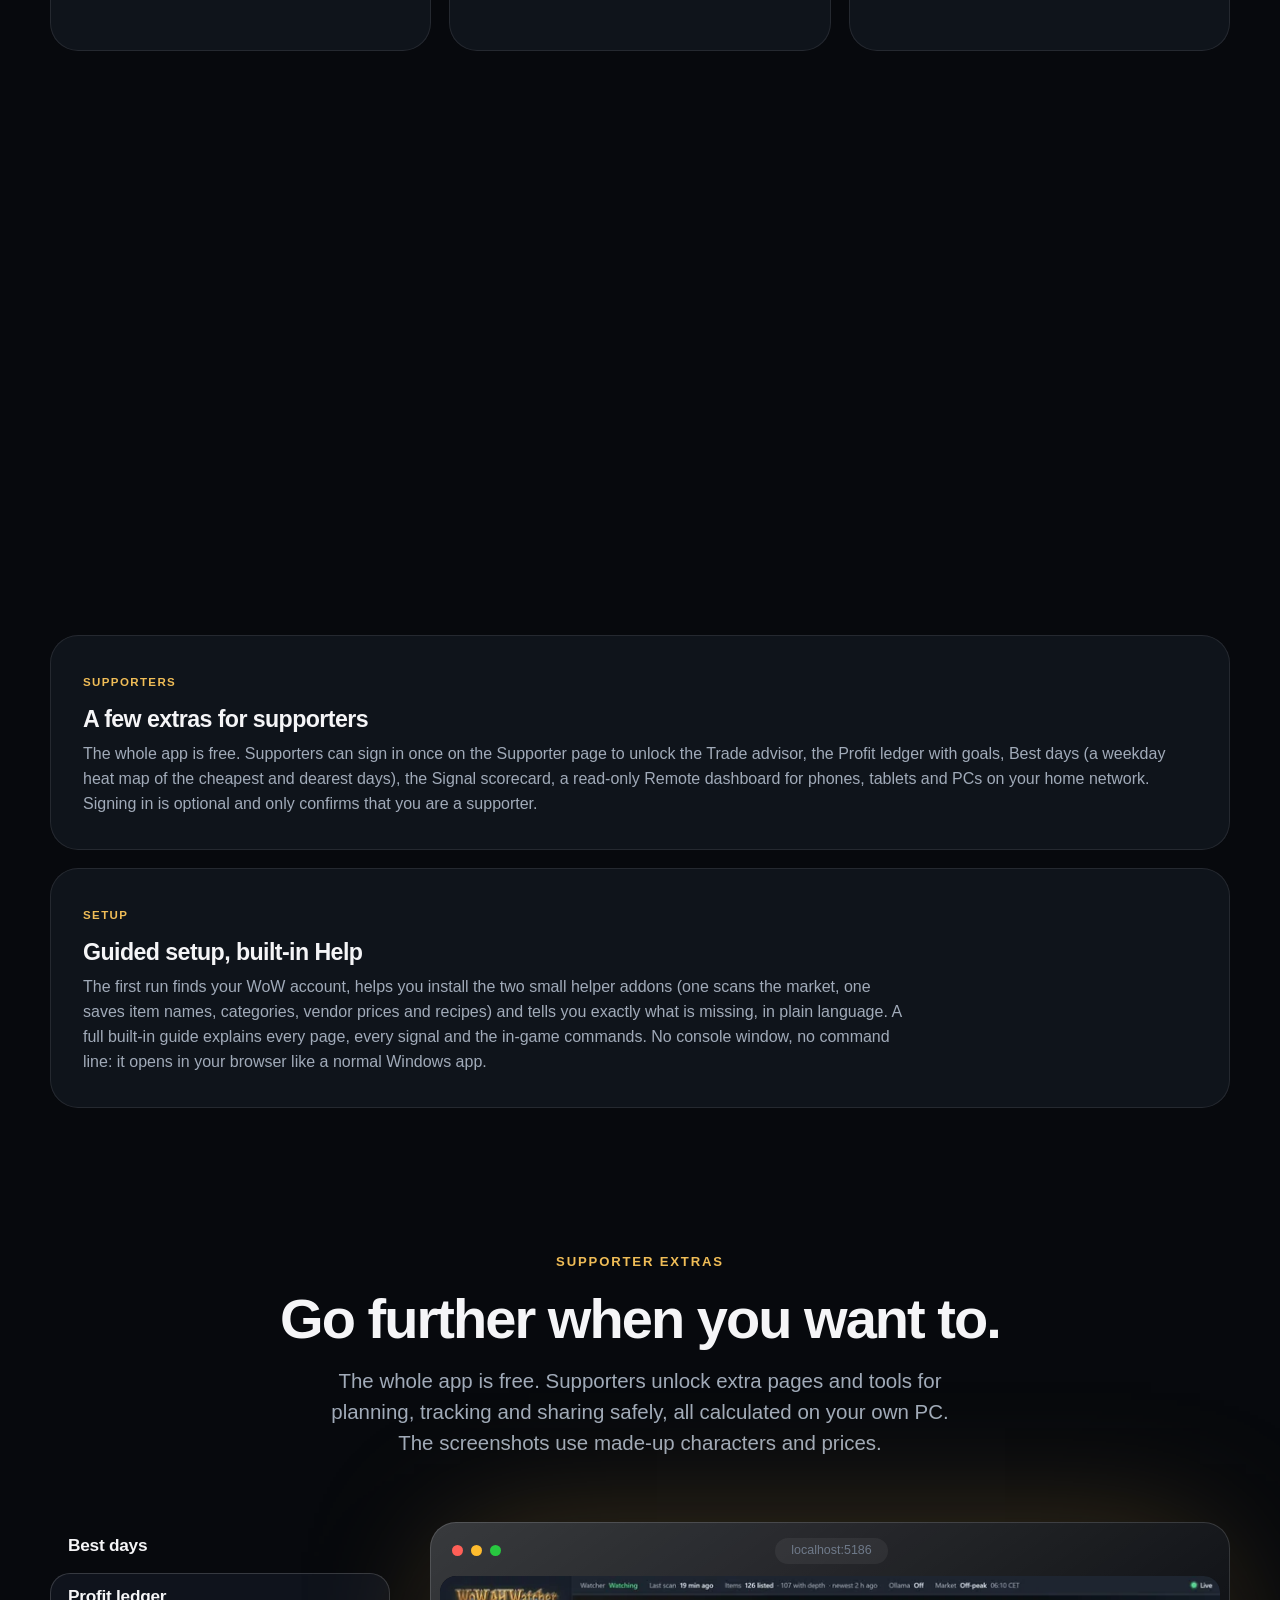
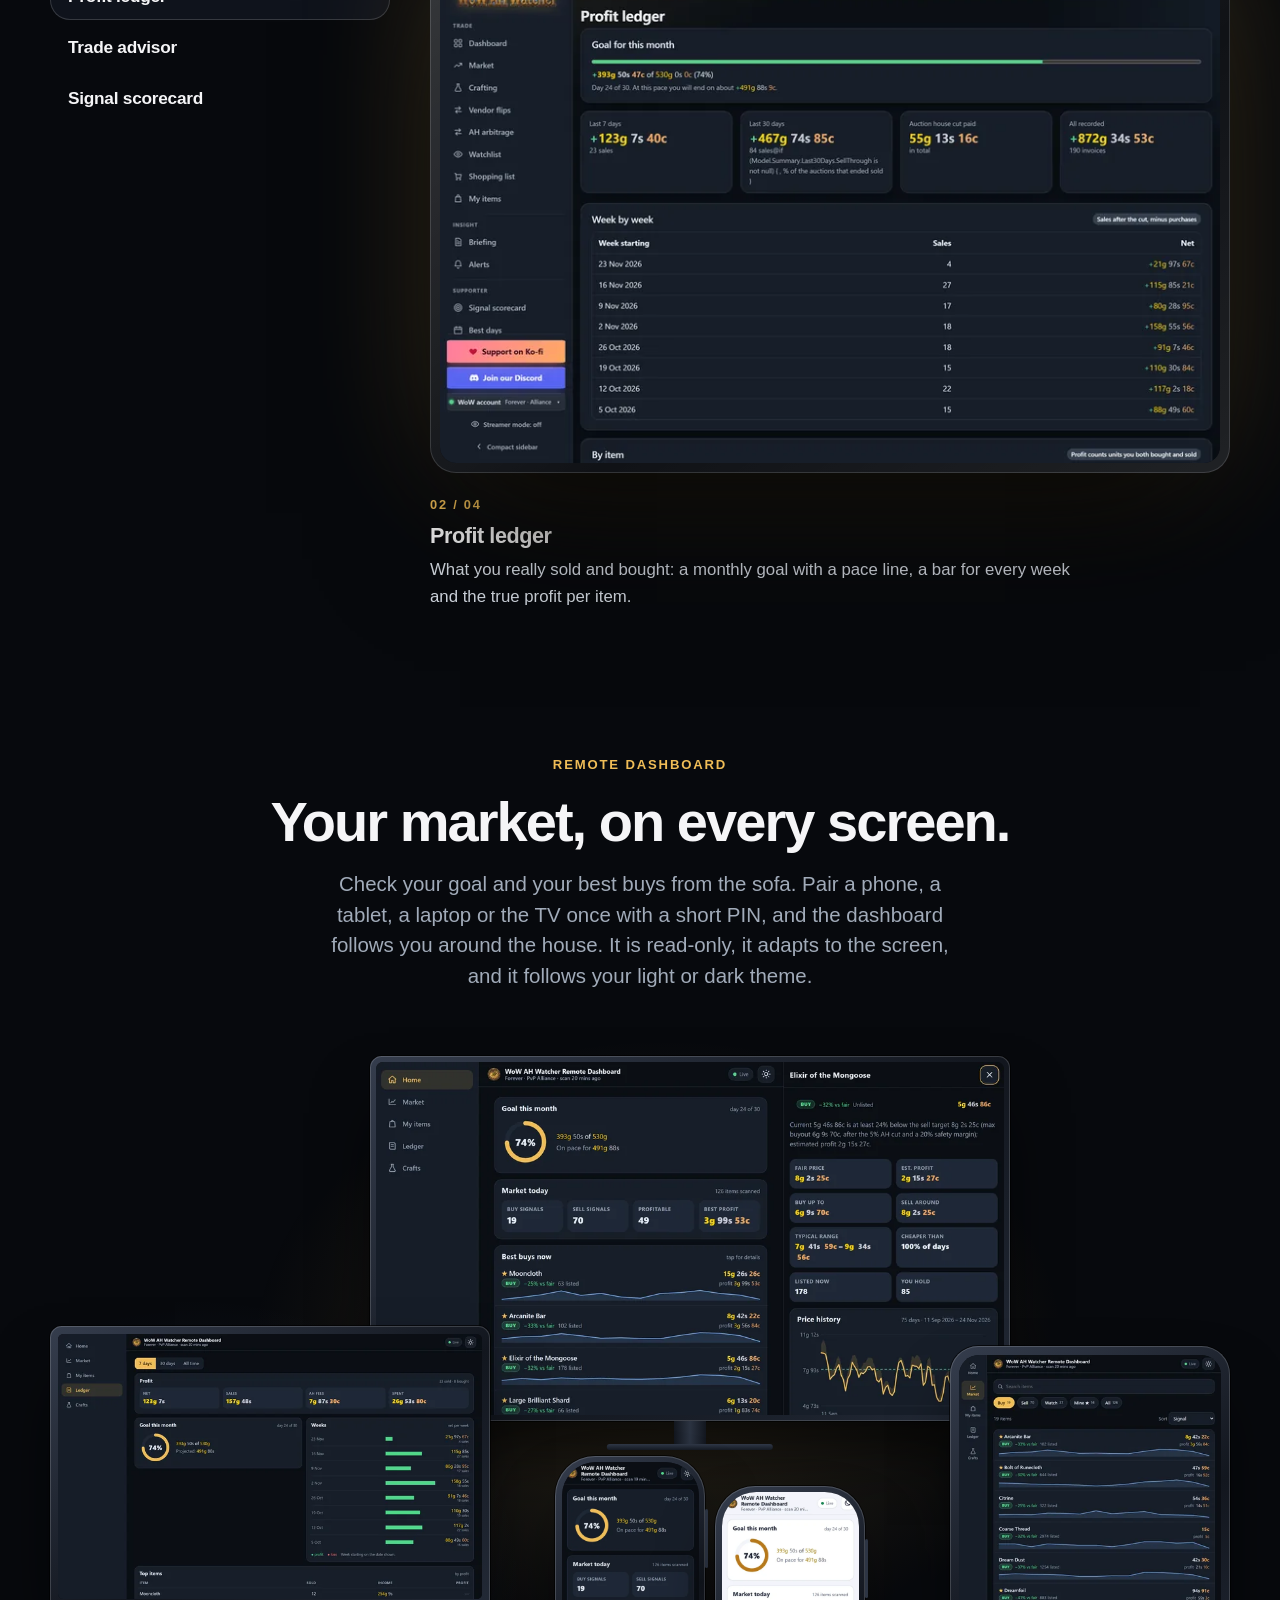
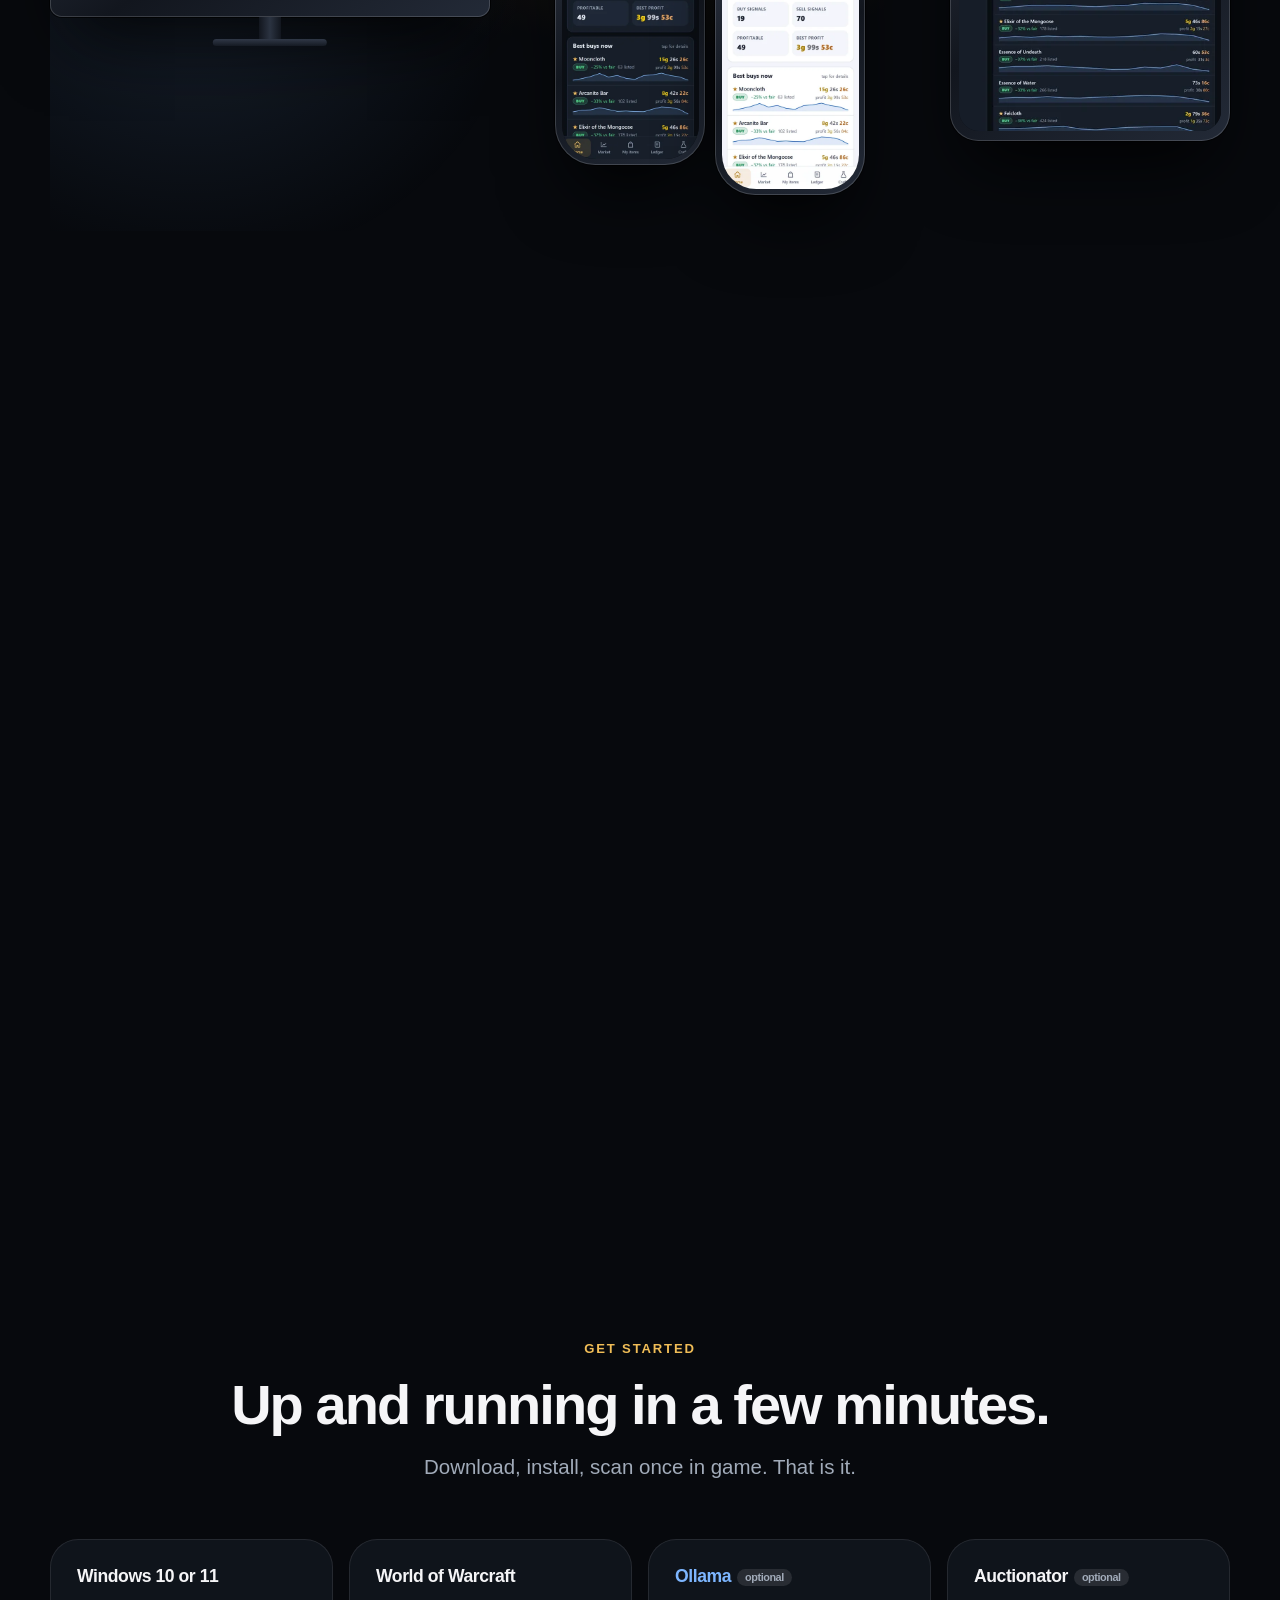
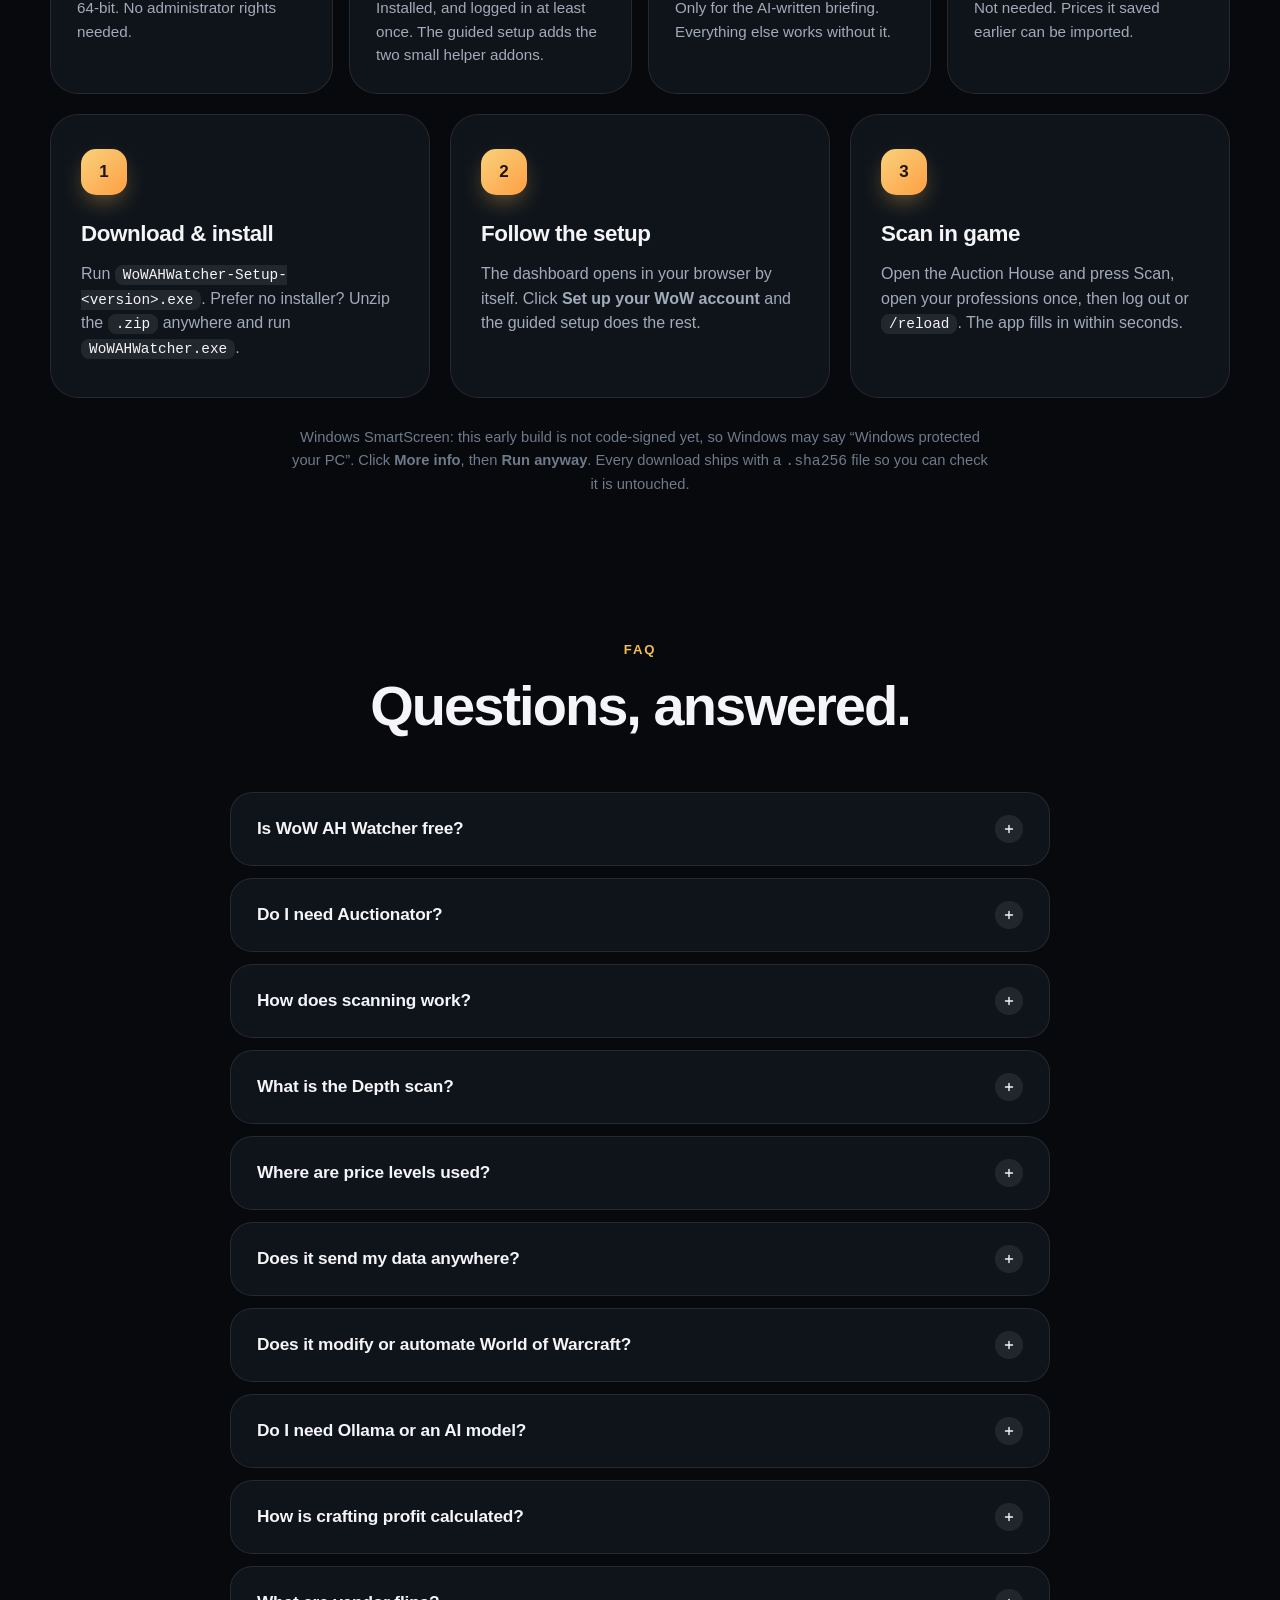
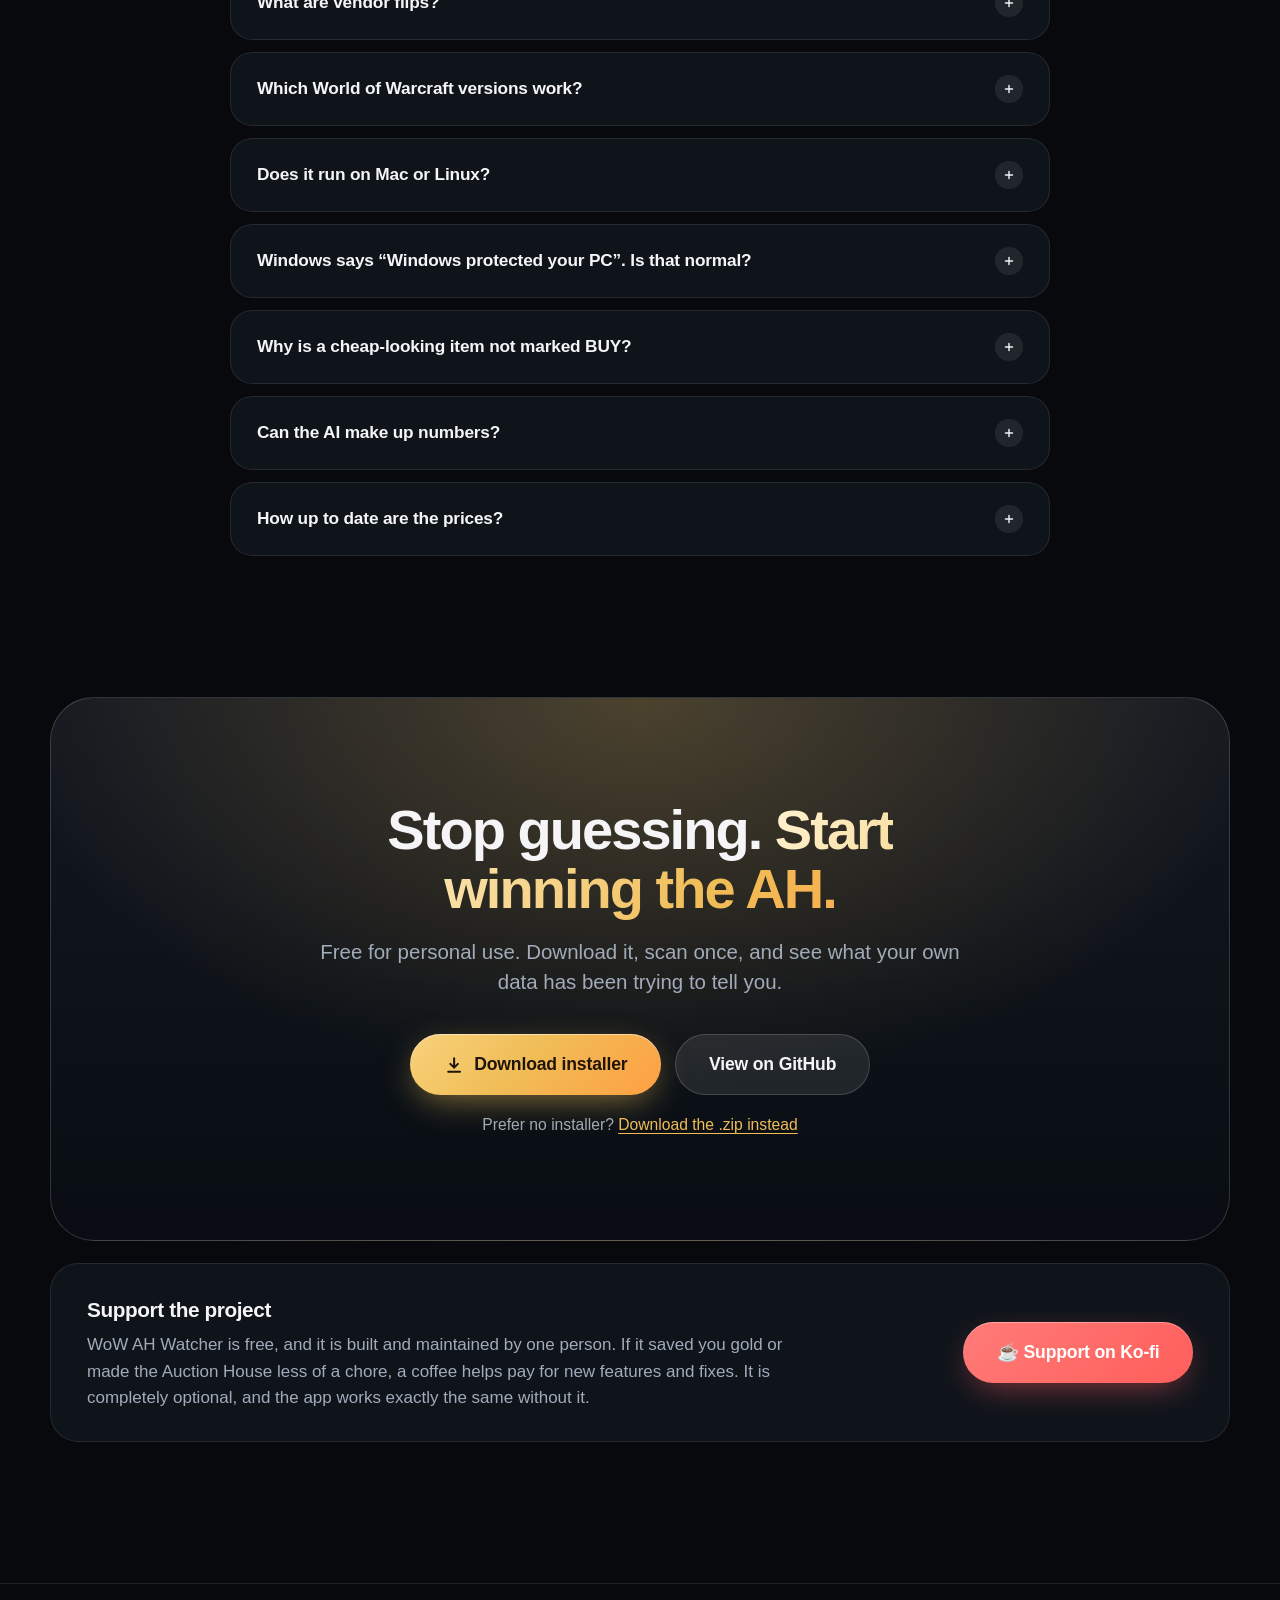
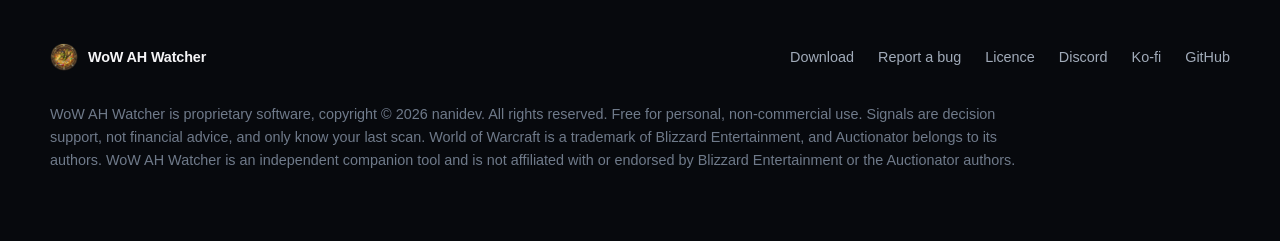
==== commit 018fba00: "Update the site and readme for 1.5.0 Co-authored-by: Copilot <223556219+Copilot@users.noreply.github" ====
--- a/index.html
+++ b/index.html
@@ -3,9 +3,9 @@
 <head>
 <meta charset="utf-8">
 <meta name="viewport" content="width=device-width, initial-scale=1, viewport-fit=cover">
-<title>WoW AH Watcher | Auctionator Market Signals, Crafting Profit &amp; Deal Alerts</title>
-<meta name="description" content="Free Windows app that turns your Auctionator scans into BUY signals, true crafting profit, shopping lists and deal alerts for WoW. 100% local, no accounts.">
-<meta name="keywords" content="WoW auction house tool, Auctionator analysis, World of Warcraft gold making, WoW crafting profit calculator, WoW market signals, AH flipping tool, WoW deal alerts">
+<title>WoW AH Watcher | WoW Auction House Scanner, Market Signals &amp; Crafting Profit</title>
+<meta name="description" content="Free Windows app with its own Auction House scanner. Scans the whole market and its price levels, then shows BUY signals, true crafting profit, shopping lists and deal alerts for WoW. 100% local, no accounts.">
+<meta name="keywords" content="WoW auction house tool, WoW auction house scanner, World of Warcraft gold making, WoW crafting profit calculator, WoW market signals, AH flipping tool, WoW deal alerts">
 <meta name="author" content="nanidev">
 <meta name="robots" content="index, follow, max-image-preview:large, max-snippet:-1">
 <meta name="theme-color" content="#07090d">
@@ -15,16 +15,16 @@
 <meta property="og:type" content="website">
 <meta property="og:site_name" content="WoW AH Watcher">
 <meta property="og:title" content="WoW AH Watcher: know what to buy, craft and sell before the Auction House does">
-<meta property="og:description" content="Turn your Auctionator scans into BUY signals, true crafting profit, shopping lists and deal alerts. Free, 100% local, no accounts.">
+<meta property="og:description" content="Scan the Auction House, see what buying really costs, and get BUY signals, true crafting profit, shopping lists and deal alerts. Free, 100% local, no accounts.">
 <meta property="og:url" content="https://wowahwatcher.com/">
-<meta property="og:image" content="https://wowahwatcher.com/assets/site/og-image.jpg?v=8">
+<meta property="og:image" content="https://wowahwatcher.com/assets/site/og-image.jpg?v=9">
 <meta property="og:image:width" content="1200">
 <meta property="og:image:height" content="630">
 <meta property="og:image:alt" content="WoW AH Watcher dashboard showing BUY signals, crafting profit and a written market briefing">
 <meta name="twitter:card" content="summary_large_image">
-<meta name="twitter:title" content="WoW AH Watcher: Auctionator market signals, crafting profit and deal alerts">
+<meta name="twitter:title" content="WoW AH Watcher: Auction House scanner, market signals and crafting profit">
 <meta name="twitter:description" content="Free, 100% local Windows app that tells you what to buy, craft and sell in the World of Warcraft Auction House.">
-<meta name="twitter:image" content="https://wowahwatcher.com/assets/site/og-image.jpg?v=8">
+<meta name="twitter:image" content="https://wowahwatcher.com/assets/site/og-image.jpg?v=9">
 
 <link rel="icon" href="favicon.ico" sizes="any">
 <link rel="icon" type="image/png" sizes="32x32" href="assets/site/favicon-32.png">
@@ -42,10 +42,10 @@
       "@id": "https://wowahwatcher.com/#app",
       "name": "WoW AH Watcher",
       "alternateName": "WoWAHWatcher",
-      "description": "A free, local Windows app that reads your Auctionator scans and shows BUY, SELL-HOLD and WATCH signals, true crafting profit, vendor flips, a shopping list and deal alerts for the World of Warcraft Auction House.",
+      "description": "A free, local Windows app with its own Auction House scanner. It scans the whole market and its price levels, and shows BUY, SELL-HOLD and WATCH signals, true crafting profit, vendor flips, AH arbitrage, a shopping list and deal alerts for the World of Warcraft Auction House.",
       "applicationCategory": "UtilitiesApplication",
       "operatingSystem": "Windows 10, Windows 11",
-      "softwareVersion": "1.4.0",
+      "softwareVersion": "1.5.0",
       "url": "https://wowahwatcher.com/",
       "downloadUrl": "https://github.com/nanidev/wowahwatcher/releases/latest",
       "image": "https://wowahwatcher.com/assets/site/og-image.jpg",
@@ -54,6 +54,7 @@
         "https://wowahwatcher.com/assets/screens/market.png",
         "https://wowahwatcher.com/assets/screens/crafting.png",
         "https://wowahwatcher.com/assets/screens/vendorflips.png",
+        "https://wowahwatcher.com/assets/screens/arbitrage.png",
         "https://wowahwatcher.com/assets/screens/shopping.png",
         "https://wowahwatcher.com/assets/screens/myitems.png",
         "https://wowahwatcher.com/assets/screens/briefing.png",
@@ -66,9 +67,12 @@
       "offers": { "@type": "Offer", "price": "0", "priceCurrency": "USD", "description": "Free for personal, non-commercial use" },
       "author": { "@type": "Person", "name": "nanidev", "url": "https://github.com/nanidev" },
       "featureList": [
-        "BUY, SELL-HOLD and WATCH signals from your own Auctionator history",
+        "Its own Auction House scanner: a Scan button, automatic scanning and price levels for the whole market",
+        "BUY, SELL-HOLD and WATCH signals from your own market history",
+        "Price levels show what buying 5, 20 or 100 really costs, on the item page, the shopping list and AH arbitrage",
         "Crafting profit after the 5% Auction House cut, using vendor prices only where stock is unlimited",
         "Vendor flips: items worth more at a vendor than where they are sold, both directions",
+        "AH arbitrage between the faction and neutral Auction Houses",
         "Combined shopping list with buy-versus-craft comparison",
         "My items: everything your characters carry, bank and have listed, valued with live market signals",
         "Live deal alerts with optional Discord webhook",
@@ -89,18 +93,21 @@
       "@type": "FAQPage",
       "mainEntity": [
         { "@type": "Question", "name": "Is WoW AH Watcher free?", "acceptedAnswer": { "@type": "Answer", "text": "Yes. It is free for personal, non-commercial use. If it saves you gold you can optionally support its development on Ko-fi, and the app works exactly the same either way." } },
-        { "@type": "Question", "name": "Do I need the Auctionator addon?", "acceptedAnswer": { "@type": "Answer", "text": "Yes. WoW AH Watcher reads the price history that Auctionator saves on your PC, so you need Auctionator enabled and at least one Auction House scan. The guided setup also helps you install two small helper addons." } },
+        { "@type": "Question", "name": "Do I need Auctionator?", "acceptedAnswer": { "@type": "Answer", "text": "No. WoW AH Watcher has its own scanner, and the guided setup installs the two small helper addons for you. If you already have prices saved by Auctionator, you can bring them in once from the Game version and market page." } },
+        { "@type": "Question", "name": "How does scanning work?", "acceptedAnswer": { "@type": "Answer", "text": "The helper addon adds a Scan button to the Auction House window. Press it to gather the whole market, or leave automatic scanning on and it scans every time you open the Auction House (right-click the button to turn that off or on). The Scan button is built for the modern Auction House window (WoW: Forever and Retail). On the older Classic versions you can import prices saved by Auctionator." } },
+        { "@type": "Question", "name": "What is the Depth scan?", "acceptedAnswer": { "@type": "Answer", "text": "The cheapest listing hides how fast the price climbs. The Depth scan button looks at the price levels behind it. After a market scan it carries on by itself at the level you chose (right-click the button for Off, Low, Medium or High). Left-click it for a full depth scan of the whole market: it warns you first, shows progress and time left, and can be stopped and continued later. Shift-click starts the scan of your chosen level right away, and Ctrl-click starts the full scan over from the beginning." } },
+        { "@type": "Question", "name": "Where are price levels used?", "acceptedAnswer": { "@type": "Answer", "text": "On the item page, which shows what buying 1, 5, 20 or 100 costs. In the shopping list, which prices the materials for the whole list together. And on AH arbitrage, which shows the average price of a small batch when it is higher than the cheapest listing. Price levels that are old or do not agree with the scan are left out, and the item page says so." } },
         { "@type": "Question", "name": "Does it send my data anywhere?", "acceptedAnswer": { "@type": "Answer", "text": "No. Everything is calculated locally on your PC. There are no accounts, no telemetry and no third-party scripts. The app only talks to your own local Ollama, to a Discord webhook if you add one, and to GitHub to ask for the newest release number (you can turn that off in Settings). If you choose to sign in as a supporter, it also contacts the project's supporter sign-in, only to confirm that you are a supporter. Nothing about you or your data is sent." } },
-        { "@type": "Question", "name": "Does it modify or automate World of Warcraft?", "acceptedAnswer": { "@type": "Answer", "text": "No. It never touches the game. It only reads the files that your addons already save to disk after you log out or type /reload, and it never buys, sells or clicks anything for you." } },
+        { "@type": "Question", "name": "Does it modify or automate World of Warcraft?", "acceptedAnswer": { "@type": "Answer", "text": "No. The app never touches the game. The helper addons ask the Auction House for prices the way you would by searching, and only when you press a button or open the Auction House. The app reads the files they save after you log out or type /reload. Nothing is bought, sold or posted for you." } },
         { "@type": "Question", "name": "Do I need Ollama or an AI model?", "acceptedAnswer": { "@type": "Answer", "text": "No. Ollama is optional. Without it you still get a clear written briefing built from fixed rules. With Ollama installed, a local AI can rewrite the briefing as a flowing summary on your own machine." } },
-        { "@type": "Question", "name": "How is crafting profit calculated?", "acceptedAnswer": { "@type": "Answer", "text": "Each material is priced at the cheaper of its Auction House price and its vendor price, but a vendor price only counts when the vendor has unlimited stock. Reputation discounts are already in the price Auctionator saved. The 5% Auction House cut is taken off the sale price, and you see the net profit and margin. Materials you can only get from a vendor are labelled, and crafts your characters cannot make are flagged. If a price is missing, the craft shows price unknown instead of inventing a total." } },
-        { "@type": "Question", "name": "What are vendor flips?", "acceptedAnswer": { "@type": "Answer", "text": "Vendor flips lists items that are worth more somewhere else than where they are sold: ones you can buy on the Auction House for less than a vendor pays, and ones a vendor sells for less than they fetch on the Auction House after the 5% cut. Every price comes from your own Auctionator scan or your own game. Auctionator does not save how many items are listed or whether a vendor has limited stock, so the page says when stock is not confirmed and leaves out old prices." } },
+        { "@type": "Question", "name": "How is crafting profit calculated?", "acceptedAnswer": { "@type": "Answer", "text": "Each material is priced at the cheaper of its Auction House price and its vendor price, but a vendor price only counts when the vendor has unlimited stock. Reputation discounts are already in the vendor price. The 5% Auction House cut is taken off the sale price, and you see the net profit and margin. Materials you can only get from a vendor are labelled, and crafts your characters cannot make are flagged. If a price is missing, the craft shows price unknown instead of inventing a total." } },
+        { "@type": "Question", "name": "What are vendor flips?", "acceptedAnswer": { "@type": "Answer", "text": "Vendor flips lists items that are worth more somewhere else than where they are sold: ones you can buy on the Auction House for less than a vendor pays, and ones a vendor sells for less than they fetch on the Auction House after the 5% cut. Every price comes from your own scan or your own game. The page says when a vendor's stock is not confirmed and leaves out old prices." } },
         { "@type": "Question", "name": "Which World of Warcraft versions work?", "acceptedAnswer": { "@type": "Answer", "text": "The app looks for the retail, classic and forever game folders. If your install is somewhere unusual, you can choose the WoW folder yourself in Settings." } },
         { "@type": "Question", "name": "Does it run on Mac or Linux?", "acceptedAnswer": { "@type": "Answer", "text": "Not at the moment. WoW AH Watcher is a Windows 10 and Windows 11 (64-bit) app." } },
         { "@type": "Question", "name": "Windows says \"Windows protected your PC\". Is that normal?", "acceptedAnswer": { "@type": "Answer", "text": "Yes. The first builds are not code-signed yet, so Windows SmartScreen may warn you. Click More info, then Run anyway. Every download ships with a .sha256 file so you can verify it is untouched." } },
         { "@type": "Question", "name": "Why is a cheap-looking item not marked BUY?", "acceptedAnswer": { "@type": "Answer", "text": "A BUY needs a price well below what the item usually sells for, a profit after the 5% Auction House cut, enough history and enough supply. Items that are Thin, Old price, Volatile or Falling are never marked BUY, even when they look cheap. The item page gives the reason." } },
         { "@type": "Question", "name": "Can the AI make up numbers?", "acceptedAnswer": { "@type": "Answer", "text": "Every figure in an AI summary is compared with the data the app calculated. If a price or item does not match, the summary is discarded, the verified briefing is shown, and the page explains what did not match." } },
-        { "@type": "Question", "name": "How up to date are the prices?", "acceptedAnswer": { "@type": "Answer", "text": "The app reads the time Auctionator itself records for its last full scan, so it labels the data as fresh (under an hour), aging, stale or very old and never presents old prices as a deal. Scan in game and the app updates within seconds." } }
+        { "@type": "Question", "name": "How up to date are the prices?", "acceptedAnswer": { "@type": "Answer", "text": "The app reads the time of the last full scan of your market, so it labels the data as fresh (under an hour), aging, stale or very old and never presents old prices as a deal. Scan in game and the app updates within seconds." } }
       ]
     }
   ]
@@ -117,6 +124,7 @@
     <a class="brand" href="#top" aria-label="WoW AH Watcher home"><img src="assets/site/logo-256.webp" width="28" height="28" alt="">WoW AH Watcher</a>
     <nav class="nav-links" id="menu" aria-label="Main">
       <a href="#showcase">Showcase</a>
+      <a href="#scanner">Scanner</a>
       <a href="#features">Features</a>
       <a href="#supporters">Supporters</a>
       <a href="#privacy">Privacy</a>
@@ -136,7 +144,7 @@
     <div class="wrap">
       <div class="reveal in"><span class="pill"><b>FREE</b> Windows app for World of Warcraft</span></div>
       <h1 id="hero-title" class="reveal in" style="--d:.08s">Know what to buy, craft and sell. <span class="grad">Before the Auction House does.</span></h1>
-      <p class="lead reveal in" style="--d:.16s">WoW AH Watcher turns the prices Auctionator already records into plain-language decisions: real bargains, true crafting profit, vendor flips and a shopping list that does the maths. Quietly, on your own PC.</p>
+      <p class="lead reveal in" style="--d:.16s">WoW AH Watcher scans the Auction House for you and turns the prices into plain-language decisions: real bargains, true crafting profit, vendor flips, deals between Auction Houses and a shopping list that does the maths. Quietly, on your own PC.</p>
       <div class="cta-row reveal in" style="--d:.24s">
         <a class="btn btn-gold btn-lg" data-dl="setup" href="https://github.com/nanidev/wowahwatcher/releases/latest">
           <svg viewBox="0 0 24 24" fill="none" stroke="currentColor" stroke-width="2.4" stroke-linecap="round" stroke-linejoin="round" aria-hidden="true"><path d="M12 4v11m0 0l-4.5-4.5M12 15l4.5-4.5M5 20h14"/></svg>
@@ -181,8 +189,8 @@
         <p class="lead">Three steps, and the second one happens by itself.</p>
       </div>
       <div class="steps">
-        <article class="step reveal" style="--d:0s"><div class="n">1</div><h3>Scan in game</h3><p>Open the Auction House and let Auctionator scan, then open your profession windows once. Log out or type <code>/reload</code> so the game saves its data.</p></article>
-        <article class="step reveal" style="--d:.12s"><div class="n">2</div><h3>The app notices</h3><p>WoW AH Watcher reads those saved files within seconds, compares today's price with what each item really sells for, and prices every craft.</p></article>
+        <article class="step reveal" style="--d:0s"><div class="n">1</div><h3>Scan in game</h3><p>Open the Auction House and press Scan, or let it scan by itself when you open the window. Open your profession windows once, then log out or type <code>/reload</code> so the game saves its data.</p></article>
+        <article class="step reveal" style="--d:.12s"><div class="n">2</div><h3>The app notices</h3><p>WoW AH Watcher reads those saved files within seconds, compares today's price with what each item really sells for, checks the price levels behind it and prices every craft.</p></article>
         <article class="step reveal" style="--d:.24s"><div class="n">3</div><h3>You decide</h3><p>See what to buy, what to craft and what to leave alone, in plain language, with an honest label whenever the information is old.</p></article>
       </div>
     </div>
@@ -193,8 +201,8 @@
     <div class="wrap">
       <div class="center reveal">
         <span class="eyebrow">Product tour</span>
-        <h2 class="h2" id="show-title">Ten views. One clear answer.</h2>
-        <p class="lead">Real screenshots from the real app. Pick a page and take a look.</p>
+        <h2 class="h2" id="show-title">Eleven views. One clear answer.</h2>
+        <p class="lead">Real screenshots from the real app, with made-up characters and prices. Pick a page and take a look.</p>
       </div>
       <div class="show reveal" id="tour">
         <div class="tabs" role="tablist" aria-label="App pages" aria-orientation="vertical">
@@ -202,9 +210,10 @@
           <button class="tab" role="tab" id="t1" aria-controls="viewer" aria-selected="false" tabindex="-1"><strong>Market</strong><p>Search and filter every scanned item, jump to presets like Buy now or Deep discounts, and save your own views.</p></button>
           <button class="tab" role="tab" id="t2" aria-controls="viewer" aria-selected="false" tabindex="-1"><strong>Crafting</strong><p>Every ingredient, the real cost and the profit after the Auction House cut, for the recipes your characters know.</p></button>
           <button class="tab" role="tab" id="t3" aria-controls="viewer" aria-selected="false" tabindex="-1"><strong>Vendor flips</strong><p>Items worth more at a vendor than where they are sold, both ways, with stock and price age flagged.</p></button>
-          <button class="tab" role="tab" id="t4" aria-controls="viewer" aria-selected="false" tabindex="-1"><strong>Shopping list</strong><p>One combined list of everything to buy, and where crafting a part beats buying it.</p></button>
+          <button class="tab" role="tab" id="t10" aria-controls="viewer" aria-selected="false" tabindex="-1"><strong>AH arbitrage</strong><p>Compares the faction Auction Houses with the neutral one and lists items that cost clearly less at one than they sell for at the other, after the cut.</p></button>
+          <button class="tab" role="tab" id="t4" aria-controls="viewer" aria-selected="false" tabindex="-1"><strong>Shopping list</strong><p>One combined list of everything to buy, priced for the whole list together, and where crafting a part beats buying it.</p></button>
           <button class="tab" role="tab" id="t5" aria-controls="viewer" aria-selected="false" tabindex="-1"><strong>Alerts</strong><p>Each new deal announced once, with the price to stay under. Optional Discord webhook for your phone.</p></button>
-          <button class="tab" role="tab" id="t6" aria-controls="viewer" aria-selected="false" tabindex="-1"><strong>Item page</strong><p>The price history chart, the fair price and the plain-language reason behind every signal.</p></button>
+          <button class="tab" role="tab" id="t6" aria-controls="viewer" aria-selected="false" tabindex="-1"><strong>Item page</strong><p>The price history chart, what buying 1, 5, 20 or 100 would really cost, the fair price and the plain-language reason behind every signal.</p></button>
           <button class="tab" role="tab" id="t7" aria-controls="viewer" aria-selected="false" tabindex="-1"><strong>Briefing</strong><p>A short readable summary of the latest scan. Pick a writing style and add your own notes to steer the optional local AI.</p></button>
           <button class="tab" role="tab" id="t8" aria-controls="viewer" aria-selected="false" tabindex="-1"><strong>My items</strong><p>Everything your characters carry, keep in the bank and have listed, valued at market prices and tagged with the same signals.</p></button>
           <button class="tab" role="tab" id="t9" aria-controls="viewer" aria-selected="false" tabindex="-1"><strong>Streamer mode</strong><p>One click blurs names, folders and gold, and you choose whether your items stay visible, so you can stream or share a screenshot safely.</p></button>
@@ -217,9 +226,10 @@
               <img src="assets/site/market-1600.webp" srcset="assets/site/market-800.webp 800w, assets/site/market-1600.webp 1600w" sizes="(max-width: 1000px) 100vw, 760px" width="1600" height="1000" alt="Market page with presets, filters, saved views and signal chips" loading="lazy">
               <img src="assets/site/crafting-1600.webp" srcset="assets/site/crafting-800.webp 800w, assets/site/crafting-1600.webp 1600w" sizes="(max-width: 1000px) 100vw, 760px" width="1600" height="1000" alt="Crafting page showing ingredients, craft cost, net profit and margin" loading="lazy">
               <img src="assets/site/vendorflips-1600.webp" srcset="assets/site/vendorflips-800.webp 800w, assets/site/vendorflips-1600.webp 1600w" sizes="(max-width: 1000px) 100vw, 760px" width="1600" height="1000" alt="Vendor flips page listing items to buy at the Auction House and sell to a vendor, and the reverse" loading="lazy">
-              <img src="assets/site/shopping-1600.webp" srcset="assets/site/shopping-800.webp 800w, assets/site/shopping-1600.webp 1600w" sizes="(max-width: 1000px) 100vw, 760px" width="1600" height="1000" alt="Shopping list with a combined materials list and a buy-versus-craft tree" loading="lazy">
+              <img src="assets/site/arbitrage-1600.webp" srcset="assets/site/arbitrage-800.webp 800w, assets/site/arbitrage-1600.webp 1600w" sizes="(max-width: 1000px) 100vw, 760px" width="1600" height="1000" alt="AH arbitrage page listing items that cost less at one Auction House than they sell for at the other, with the average price of a small batch" loading="lazy">
+              <img src="assets/site/shopping-1600.webp" srcset="assets/site/shopping-800.webp 800w, assets/site/shopping-1600.webp 1600w" sizes="(max-width: 1000px) 100vw, 760px" width="1600" height="1000" alt="Shopping list with a combined materials list priced from price levels and a buy-versus-craft tree" loading="lazy">
               <img src="assets/site/alerts-1600.webp" srcset="assets/site/alerts-800.webp 800w, assets/site/alerts-1600.webp 1600w" sizes="(max-width: 1000px) 100vw, 760px" width="1600" height="1000" alt="Alerts feed listing new BUY deals with prices" loading="lazy">
-              <img src="assets/site/item-1600.webp" srcset="assets/site/item-800.webp 800w, assets/site/item-1600.webp 1600w" sizes="(max-width: 1000px) 100vw, 760px" width="1600" height="1000" alt="Item page with price history chart and the reason for its signal" loading="lazy">
+              <img src="assets/site/item-1600.webp" srcset="assets/site/item-800.webp 800w, assets/site/item-1600.webp 1600w" sizes="(max-width: 1000px) 100vw, 760px" width="1600" height="1000" alt="Item page with price history chart, the price levels of what is listed and the reason for its signal" loading="lazy">
               <img src="assets/site/briefing-1600.webp" srcset="assets/site/briefing-800.webp 800w, assets/site/briefing-1600.webp 1600w" sizes="(max-width: 1000px) 100vw, 760px" width="1600" height="1000" alt="Briefing page with a summary style menu, notes for the AI and the latest written briefing" loading="lazy">
               <img src="assets/site/myitems-1600.webp" srcset="assets/site/myitems-800.webp 800w, assets/site/myitems-1600.webp 1600w" sizes="(max-width: 1000px) 100vw, 760px" width="1600" height="1000" alt="My items page listing what each character carries, keeps in the bank and has on the auction house, with market signals and worth" loading="lazy">
               <img src="assets/site/streamer-1600.webp" srcset="assets/site/streamer-800.webp 800w, assets/site/streamer-1600.webp 1600w" sizes="(max-width: 1000px) 100vw, 760px" width="1600" height="1000" alt="My items page in streamer mode with names and gold blurred while the items stay visible" loading="lazy">
@@ -227,11 +237,64 @@
             </div>
           </div>
           <div class="cap" id="cap">
-            <span class="cap-no" id="cap-no">01 / 10</span>
+            <span class="cap-no" id="cap-no">01 / 11</span>
             <h3 class="cap-title" id="cap-title">Dashboard</h3>
             <p class="cap-text" id="cap-text">Your best BUY signals, your most profitable craft and a written briefing, all on one calm page.</p>
           </div>
         </div>
+      </div>
+    </div>
+  </section>
+
+  <!-- SCANNER -->
+  <section class="section" id="scanner" aria-labelledby="scan-title" style="padding-top:0">
+    <div class="wrap">
+      <div class="center reveal">
+        <span class="eyebrow">Built-in scanner</span>
+        <h2 class="h2" id="scan-title">It scans the Auction House for you.</h2>
+        <p class="lead">A small helper addon gathers the whole market with one click, or by itself every time you open the Auction House, and the app picks it up within seconds. No other addon is needed.</p>
+      </div>
+      <div class="bento">
+        <article class="card span3 reveal">
+          <span class="tag">Scan</span>
+          <h3>One click scans the whole market</h3>
+          <p>A Scan button appears on the Auction House window and shows its progress. Leave automatic scanning on and it scans every time you open the Auction House; right-click the button to turn that off or on. Hover it to see how old your last scan is.</p>
+          <ul class="mini">
+            <li><svg viewBox="0 0 24 24" fill="none" stroke="currentColor" stroke-width="2.4" stroke-linecap="round" stroke-linejoin="round" aria-hidden="true"><path d="M5 12.5l4.5 4.5L19 7.5"/></svg><span><b>Every market kept apart</b>, with a short history of earlier scans</span></li>
+            <li><svg viewBox="0 0 24 24" fill="none" stroke="currentColor" stroke-width="2.4" stroke-linecap="round" stroke-linejoin="round" aria-hidden="true"><path d="M5 12.5l4.5 4.5L19 7.5"/></svg><span><b>A reminder in chat</b> when your last scan has become old</span></li>
+            <li><svg viewBox="0 0 24 24" fill="none" stroke="currentColor" stroke-width="2.4" stroke-linecap="round" stroke-linejoin="round" aria-hidden="true"><path d="M5 12.5l4.5 4.5L19 7.5"/></svg><span><b>Gear by item level</b> and battle pets priced properly</span></li>
+          </ul>
+        </article>
+
+        <article class="card span3 reveal" style="--d:.1s">
+          <span class="tag">Depth scan</span>
+          <h3>Price levels, not just the cheapest price</h3>
+          <p>The cheapest listing hides how fast the price climbs. The Depth scan button looks at the price levels behind it, so you see what buying 5, 20 or 100 really costs. After a scan it carries on by itself, starting with your own items. Right-click the button to choose Off, Low, Medium or High, or left-click it for a full depth scan of the whole market.</p>
+          <ul class="mini">
+            <li><svg viewBox="0 0 24 24" fill="none" stroke="currentColor" stroke-width="2.4" stroke-linecap="round" stroke-linejoin="round" aria-hidden="true"><path d="M5 12.5l4.5 4.5L19 7.5"/></svg><span><b>Shift-click</b> starts the scan of your chosen level right away</span></li>
+            <li><svg viewBox="0 0 24 24" fill="none" stroke="currentColor" stroke-width="2.4" stroke-linecap="round" stroke-linejoin="round" aria-hidden="true"><path d="M5 12.5l4.5 4.5L19 7.5"/></svg><span><b>Ctrl-click</b> starts the full depth scan over from the beginning</span></li>
+            <li><svg viewBox="0 0 24 24" fill="none" stroke="currentColor" stroke-width="2.4" stroke-linecap="round" stroke-linejoin="round" aria-hidden="true"><path d="M5 12.5l4.5 4.5L19 7.5"/></svg><span><b>Progress and time left</b>, stop with a click and continue later</span></li>
+            <li><svg viewBox="0 0 24 24" fill="none" stroke="currentColor" stroke-width="2.4" stroke-linecap="round" stroke-linejoin="round" aria-hidden="true"><path d="M5 12.5l4.5 4.5L19 7.5"/></svg><span><b>Patient</b>: if the Auction House goes quiet it waits, carries on more slowly and asks again for what it missed</span></li>
+          </ul>
+        </article>
+
+        <article class="card span2 reveal">
+          <span class="tag">Price levels</span>
+          <h3>Used where it counts</h3>
+          <p>The item page shows what buying 1, 5, 20 or 100 costs. The shopping list prices the materials for the whole list together. AH arbitrage shows the average price of a small batch when it is higher than the cheapest listing.</p>
+        </article>
+
+        <article class="card span2 reveal" style="--d:.1s">
+          <span class="tag">Honesty</span>
+          <h3>Old levels never pass as fresh</h3>
+          <p>Price levels that are old or do not agree with the scan are left out, and the item page says so. The top bar shows how many items the last scan found, how many have usable price levels and how recent the newest are.</p>
+        </article>
+
+        <article class="card span2 reveal" style="--d:.2s">
+          <span class="tag">Categories</span>
+          <h3>Items sorted properly</h3>
+          <p>Herbs, cloth, metal and stone, potions, weapons, armor, recipes, mounts and battle pets. The market's Category filter and column use them, and battle pets show their real names.</p>
+        </article>
       </div>
     </div>
   </section>
@@ -297,7 +360,7 @@
         <article class="card span2 reveal" style="--d:.2s">
           <span class="tag">Honesty</span>
           <h3>Honest about old data</h3>
-          <p>The age comes from Auctionator's own scan time, not from when a file was saved. Fresh, aging, stale and very old are labelled, and old prices never pose as a deal.</p>
+          <p>The age comes from the time of the scan itself, not from when a file was saved. Fresh, aging, stale and very old are labelled, and old prices never pose as a deal.</p>
           <div class="demo fresh" aria-hidden="true">
             <div class="bars"><i style="--i:0"></i><i style="--i:1"></i><i style="--i:2"></i><i style="--i:3"></i></div>
             <div class="lab"><span>Fresh</span><span>Aging</span><span>Stale</span><span>Very old</span></div>
@@ -324,7 +387,8 @@
           <ul class="mini">
             <li><svg viewBox="0 0 24 24" fill="none" stroke="currentColor" stroke-width="2.4" stroke-linecap="round" stroke-linejoin="round" aria-hidden="true"><path d="M5 12.5l4.5 4.5L19 7.5"/></svg><span><b>Watchlist</b> built from your own market history</span></li>
             <li><svg viewBox="0 0 24 24" fill="none" stroke="currentColor" stroke-width="2.4" stroke-linecap="round" stroke-linejoin="round" aria-hidden="true"><path d="M5 12.5l4.5 4.5L19 7.5"/></svg><span><b>My items</b> across every character, with market signals</span></li>
-                        <li><svg viewBox="0 0 24 24" fill="none" stroke="currentColor" stroke-width="2.4" stroke-linecap="round" stroke-linejoin="round" aria-hidden="true"><path d="M5 12.5l4.5 4.5L19 7.5"/></svg><span><b>Vendor flips</b> both ways, with stock and age flagged</span></li>
+            <li><svg viewBox="0 0 24 24" fill="none" stroke="currentColor" stroke-width="2.4" stroke-linecap="round" stroke-linejoin="round" aria-hidden="true"><path d="M5 12.5l4.5 4.5L19 7.5"/></svg><span><b>Vendor flips</b> both ways, with stock and age flagged</span></li>
+            <li><svg viewBox="0 0 24 24" fill="none" stroke="currentColor" stroke-width="2.4" stroke-linecap="round" stroke-linejoin="round" aria-hidden="true"><path d="M5 12.5l4.5 4.5L19 7.5"/></svg><span><b>AH arbitrage</b> between faction and neutral Auction Houses</span></li>
             <li><svg viewBox="0 0 24 24" fill="none" stroke="currentColor" stroke-width="2.4" stroke-linecap="round" stroke-linejoin="round" aria-hidden="true"><path d="M5 12.5l4.5 4.5L19 7.5"/></svg><span><b>Saved views</b> for your favourite filters</span></li>
             <li><svg viewBox="0 0 24 24" fill="none" stroke="currentColor" stroke-width="2.4" stroke-linecap="round" stroke-linejoin="round" aria-hidden="true"><path d="M5 12.5l4.5 4.5L19 7.5"/></svg><span><b>CSV export</b> of the whole market table</span></li>
             <li><svg viewBox="0 0 24 24" fill="none" stroke="currentColor" stroke-width="2.4" stroke-linecap="round" stroke-linejoin="round" aria-hidden="true"><path d="M5 12.5l4.5 4.5L19 7.5"/></svg><span><b>Tray icon</b> to open, restart or quit</span></li>
@@ -340,7 +404,7 @@
         <article class="card span6 reveal">
           <span class="tag">Setup</span>
           <h3>Guided setup, built-in Help</h3>
-          <p style="max-width:52rem">The first run finds your WoW account, helps you install the two small helper addons (item names, vendor prices and recipes) and tells you exactly what is missing, in plain language. A full built-in guide explains every page, every signal and the in-game commands. No console window, no command line: it opens in your browser like a normal Windows app.</p>
+          <p style="max-width:52rem">The first run finds your WoW account, helps you install the two small helper addons (one scans the market, one saves item names, categories, vendor prices and recipes) and tells you exactly what is missing, in plain language. A full built-in guide explains every page, every signal and the in-game commands. No console window, no command line: it opens in your browser like a normal Windows app.</p>
         </article>
       </div>
     </div>
@@ -414,7 +478,7 @@
           <div class="item"><svg viewBox="0 0 24 24" fill="none" stroke="currentColor" stroke-width="2.2" stroke-linecap="round" stroke-linejoin="round" aria-hidden="true"><path d="M5 12.5l4.5 4.5L19 7.5"/></svg><div><b>No accounts, no telemetry</b><span>No sign-up, no analytics and no third-party scripts.</span></div></div>
           <div class="item"><svg viewBox="0 0 24 24" fill="none" stroke="currentColor" stroke-width="2.2" stroke-linecap="round" stroke-linejoin="round" aria-hidden="true"><path d="M5 12.5l4.5 4.5L19 7.5"/></svg><div><b>No data leaves your PC</b><span>The only traffic is your own local Ollama, a Discord webhook you add, an update check you can switch off, and the optional supporter sign-in.</span></div></div>
           <div class="item"><svg viewBox="0 0 24 24" fill="none" stroke="currentColor" stroke-width="2.2" stroke-linecap="round" stroke-linejoin="round" aria-hidden="true"><path d="M5 12.5l4.5 4.5L19 7.5"/></svg><div><b>Stream-safe by default</b><span>Your WoW account name is hidden in the sidebar, so screenshots do not leak it.</span></div></div>
-          <div class="item"><svg viewBox="0 0 24 24" fill="none" stroke="currentColor" stroke-width="2.2" stroke-linecap="round" stroke-linejoin="round" aria-hidden="true"><path d="M5 12.5l4.5 4.5L19 7.5"/></svg><div><b>Never touches the game</b><span>It only reads files your addons already saved. It does not click, buy or sell for you.</span></div></div>
+          <div class="item"><svg viewBox="0 0 24 24" fill="none" stroke="currentColor" stroke-width="2.2" stroke-linecap="round" stroke-linejoin="round" aria-hidden="true"><path d="M5 12.5l4.5 4.5L19 7.5"/></svg><div><b>Never touches the game</b><span>The app only reads files your addons saved. Nothing is bought, sold or posted for you.</span></div></div>
         </div>
       </div>
     </div>
@@ -430,14 +494,14 @@
       </div>
       <div class="req">
         <article class="card reveal"><h3>Windows 10 or 11</h3><p>64-bit. No administrator rights needed.</p></article>
-        <article class="card reveal" style="--d:.08s"><h3>World of Warcraft</h3><p>Installed, and logged in at least once.</p></article>
-        <article class="card reveal" style="--d:.16s"><h3><a href="https://www.curseforge.com/wow/addons/auctionator" rel="noopener">Auctionator</a></h3><p>Enabled, with at least one Auction House scan. A separate addon, not included.</p></article>
-        <article class="card reveal" style="--d:.24s"><h3><a href="https://ollama.com" rel="noopener">Ollama</a><span class="opt">optional</span></h3><p>Only for the AI-written briefing. Everything else works without it.</p></article>
+        <article class="card reveal" style="--d:.08s"><h3>World of Warcraft</h3><p>Installed, and logged in at least once. The guided setup adds the two small helper addons.</p></article>
+        <article class="card reveal" style="--d:.16s"><h3><a href="https://ollama.com" rel="noopener">Ollama</a><span class="opt">optional</span></h3><p>Only for the AI-written briefing. Everything else works without it.</p></article>
+        <article class="card reveal" style="--d:.24s"><h3>Auctionator<span class="opt">optional</span></h3><p>Not needed. Prices it saved earlier can be imported.</p></article>
       </div>
       <div class="steps" style="margin-top:20px">
         <article class="step reveal"><div class="n">1</div><h3>Download &amp; install</h3><p>Run <code>WoWAHWatcher-Setup-&lt;version&gt;.exe</code>. Prefer no installer? Unzip the <code>.zip</code> anywhere and run <code>WoWAHWatcher.exe</code>.</p></article>
         <article class="step reveal" style="--d:.12s"><div class="n">2</div><h3>Follow the setup</h3><p>The dashboard opens in your browser by itself. Click <b>Set up your WoW account</b> and the guided setup does the rest.</p></article>
-        <article class="step reveal" style="--d:.24s"><div class="n">3</div><h3>Scan in game</h3><p>Let Auctionator scan, open your professions once, then log out or <code>/reload</code>. The app fills in within seconds.</p></article>
+        <article class="step reveal" style="--d:.24s"><div class="n">3</div><h3>Scan in game</h3><p>Open the Auction House and press Scan, open your professions once, then log out or <code>/reload</code>. The app fills in within seconds.</p></article>
       </div>
       <p class="center reveal" style="margin-top:28px;color:var(--dim);font-size:.92rem;max-width:44rem;margin-inline:auto">Windows SmartScreen: this early build is not code-signed yet, so Windows may say &ldquo;Windows protected your PC&rdquo;. Click <b>More info</b>, then <b>Run anyway</b>. Every download ships with a <code>.sha256</code> file so you can check it is untouched.</p>
     </div>
@@ -452,18 +516,21 @@
       </div>
       <div class="faq">
         <details class="reveal"><summary>Is WoW AH Watcher free?</summary><div class="ans">Yes. It is free for personal, non-commercial use. If it saves you gold you can optionally support its development on Ko-fi, and the app works exactly the same either way.</div></details>
-        <details class="reveal"><summary>Do I need the Auctionator addon?</summary><div class="ans">Yes. WoW AH Watcher reads the price history that Auctionator saves on your PC, so you need Auctionator enabled and at least one Auction House scan. The guided setup also helps you install two small helper addons.</div></details>
+        <details class="reveal"><summary>Do I need Auctionator?</summary><div class="ans">No. WoW AH Watcher has its own scanner, and the guided setup installs the two small helper addons for you. If you already have prices saved by Auctionator, you can bring them in once from the Game version and market page.</div></details>
+        <details class="reveal"><summary>How does scanning work?</summary><div class="ans">The helper addon adds a Scan button to the Auction House window. Press it to gather the whole market, or leave automatic scanning on and it scans every time you open the Auction House (right-click the button to turn that off or on). The Scan button is built for the modern Auction House window (WoW: Forever and Retail). On the older Classic versions you can import prices saved by Auctionator.</div></details>
+        <details class="reveal"><summary>What is the Depth scan?</summary><div class="ans">The cheapest listing hides how fast the price climbs. The Depth scan button looks at the price levels behind it. After a market scan it carries on by itself at the level you chose (right-click the button for Off, Low, Medium or High). Left-click it for a full depth scan of the whole market: it warns you first, shows progress and time left, and can be stopped and continued later. Shift-click starts the scan of your chosen level right away, and Ctrl-click starts the full scan over from the beginning.</div></details>
+        <details class="reveal"><summary>Where are price levels used?</summary><div class="ans">On the item page, which shows what buying 1, 5, 20 or 100 costs. In the shopping list, which prices the materials for the whole list together. And on AH arbitrage, which shows the average price of a small batch when it is higher than the cheapest listing. Price levels that are old or do not agree with the scan are left out, and the item page says so.</div></details>
         <details class="reveal"><summary>Does it send my data anywhere?</summary><div class="ans">No. Everything is calculated locally on your PC. There are no accounts, no telemetry and no third-party scripts. The app only talks to your own local Ollama, to a Discord webhook if you add one, and to GitHub to ask for the newest release number (you can turn that off in Settings). If you choose to sign in as a supporter, it also contacts the project's supporter sign-in, only to confirm that you are a supporter. Nothing about you or your data is sent.</div></details>
-        <details class="reveal"><summary>Does it modify or automate World of Warcraft?</summary><div class="ans">No. It never touches the game. It only reads the files that your addons already save to disk after you log out or type <code>/reload</code>, and it never buys, sells or clicks anything for you.</div></details>
+        <details class="reveal"><summary>Does it modify or automate World of Warcraft?</summary><div class="ans">No. The app never touches the game. The helper addons ask the Auction House for prices the way you would by searching, and only when you press a button or open the Auction House. The app reads the files they save after you log out or type <code>/reload</code>. Nothing is bought, sold or posted for you.</div></details>
         <details class="reveal"><summary>Do I need Ollama or an AI model?</summary><div class="ans">No. Ollama is optional. Without it you still get a clear written briefing built from fixed rules. With Ollama installed, a local AI can rewrite the briefing as a flowing summary on your own machine.</div></details>
-        <details class="reveal"><summary>How is crafting profit calculated?</summary><div class="ans">Each material is priced at the cheaper of its Auction House price and its vendor price, but a vendor price only counts when the vendor has unlimited stock. Reputation discounts are already in the price Auctionator saved. The 5% Auction House cut is taken off the sale price, and you see the net profit and margin. Materials you can only get from a vendor are labelled, and crafts your characters cannot make are flagged. If a price is missing, the craft shows &ldquo;price unknown&rdquo; instead of inventing a total.</div></details>
-        <details class="reveal"><summary>What are vendor flips?</summary><div class="ans">Items that are worth more somewhere else than where they are sold: ones you can buy on the Auction House for less than a vendor pays, and ones a vendor sells for less than they fetch on the Auction House after the 5% cut. Every price comes from your own Auctionator scan or your own game. Auctionator does not save how many items are listed or whether a vendor has limited stock, so the page says when stock is not confirmed and leaves out old prices.</div></details>
+        <details class="reveal"><summary>How is crafting profit calculated?</summary><div class="ans">Each material is priced at the cheaper of its Auction House price and its vendor price, but a vendor price only counts when the vendor has unlimited stock. Reputation discounts are already in the vendor price. The 5% Auction House cut is taken off the sale price, and you see the net profit and margin. Materials you can only get from a vendor are labelled, and crafts your characters cannot make are flagged. If a price is missing, the craft shows &ldquo;price unknown&rdquo; instead of inventing a total.</div></details>
+        <details class="reveal"><summary>What are vendor flips?</summary><div class="ans">Items that are worth more somewhere else than where they are sold: ones you can buy on the Auction House for less than a vendor pays, and ones a vendor sells for less than they fetch on the Auction House after the 5% cut. Every price comes from your own scan or your own game. The page says when a vendor's stock is not confirmed and leaves out old prices.</div></details>
         <details class="reveal"><summary>Which World of Warcraft versions work?</summary><div class="ans">The app looks for the retail, classic and forever game folders. If your install is somewhere unusual, you can choose the WoW folder yourself in Settings.</div></details>
         <details class="reveal"><summary>Does it run on Mac or Linux?</summary><div class="ans">Not at the moment. WoW AH Watcher is a Windows 10 and Windows 11 (64-bit) app.</div></details>
         <details class="reveal"><summary>Windows says &ldquo;Windows protected your PC&rdquo;. Is that normal?</summary><div class="ans">Yes. The first builds are not code-signed yet, so Windows SmartScreen may warn you. Click <b>More info</b>, then <b>Run anyway</b>. Every download ships with a <code>.sha256</code> file so you can verify it is untouched.</div></details>
         <details class="reveal"><summary>Why is a cheap-looking item not marked BUY?</summary><div class="ans">A BUY needs a price well below what the item usually sells for, a profit after the 5% Auction House cut, enough history and enough supply. Items that are Thin, Stale, Volatile or Falling are never marked BUY, even when they look cheap. The item page gives the reason.</div></details>
         <details class="reveal"><summary>Can the AI make up numbers?</summary><div class="ans">Every figure in an AI summary is compared with the data the app calculated. If a price or item does not match, the summary is discarded, the verified briefing is shown, and the page explains what did not match.</div></details>
-        <details class="reveal"><summary>How up to date are the prices?</summary><div class="ans">The app only knows your last Auctionator scan, so it labels data as fresh, aging, stale or very old and never presents stale prices as a deal. Scan in game and the app updates within seconds.</div></details>
+        <details class="reveal"><summary>How up to date are the prices?</summary><div class="ans">The app only knows your last scan, so it labels data as fresh, aging, stale or very old and never presents stale prices as a deal. Scan in game and the app updates within seconds.</div></details>
       </div>
     </div>
   </section>
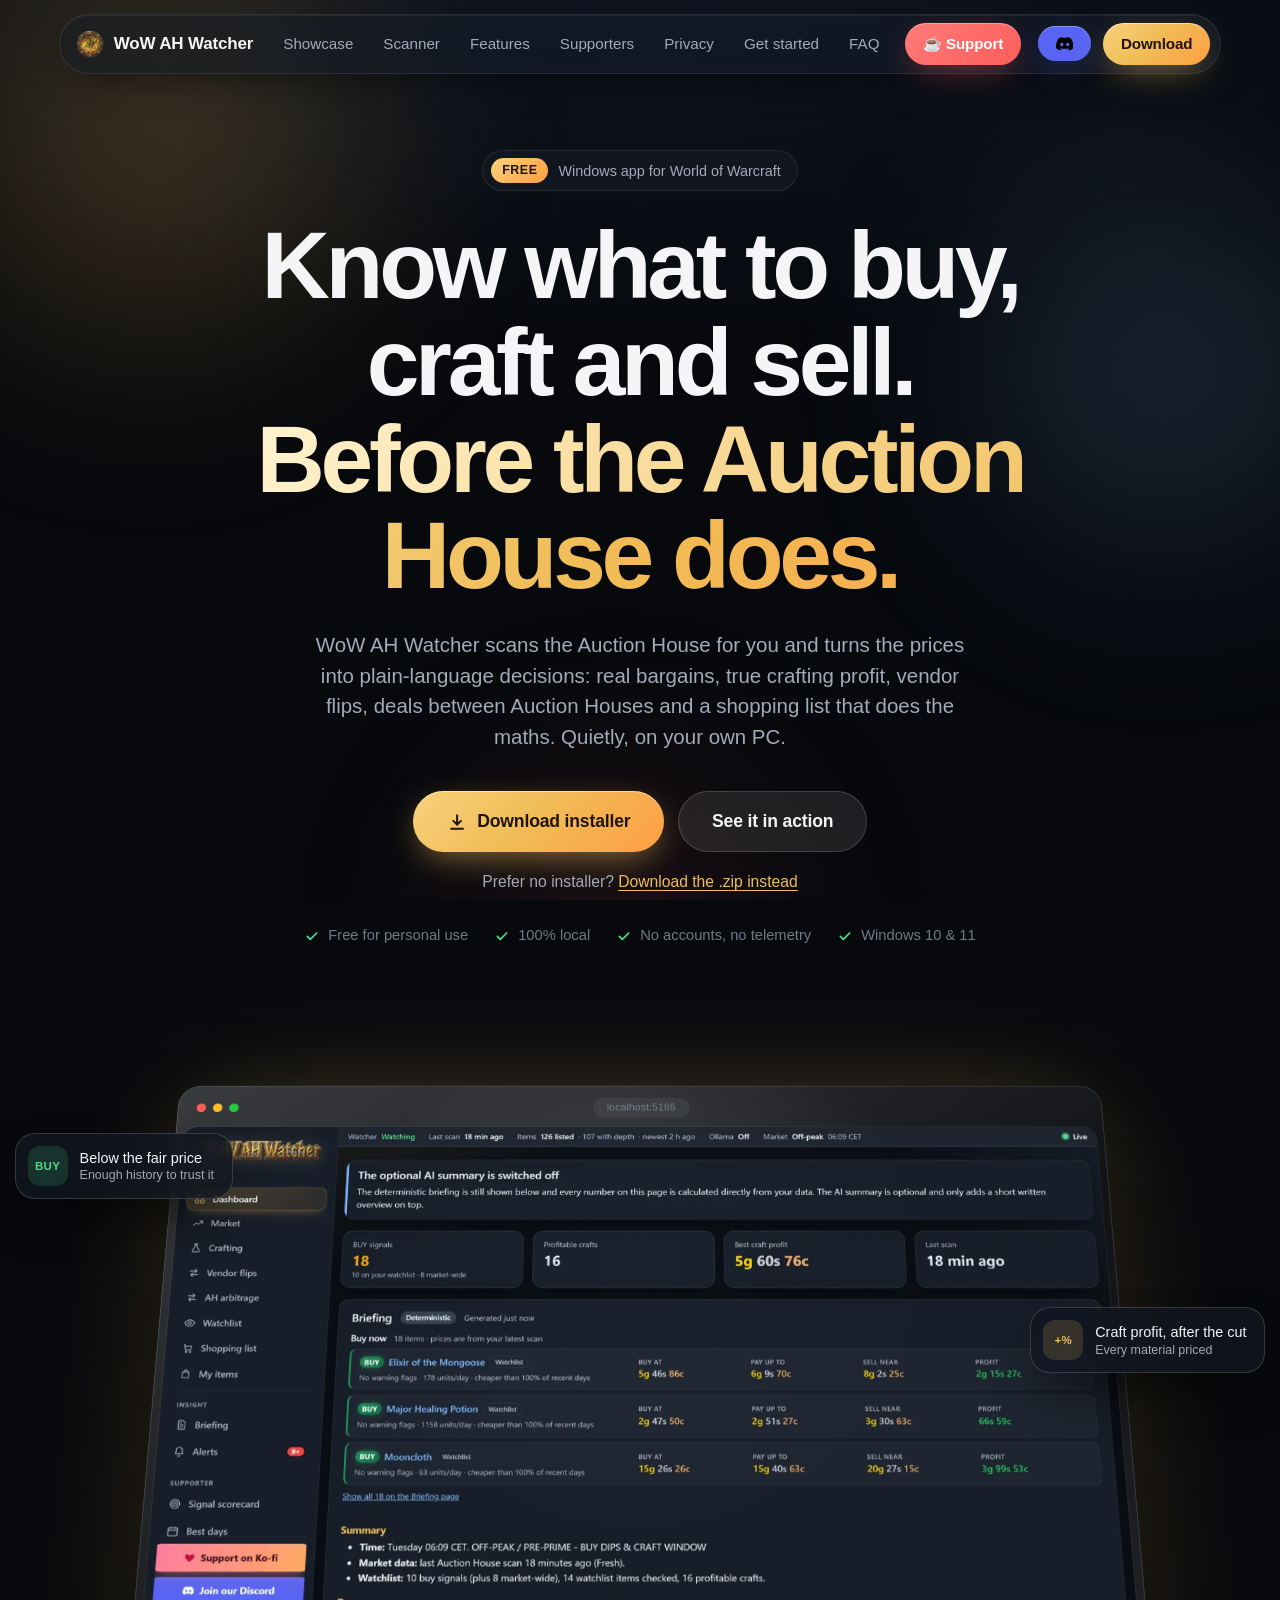
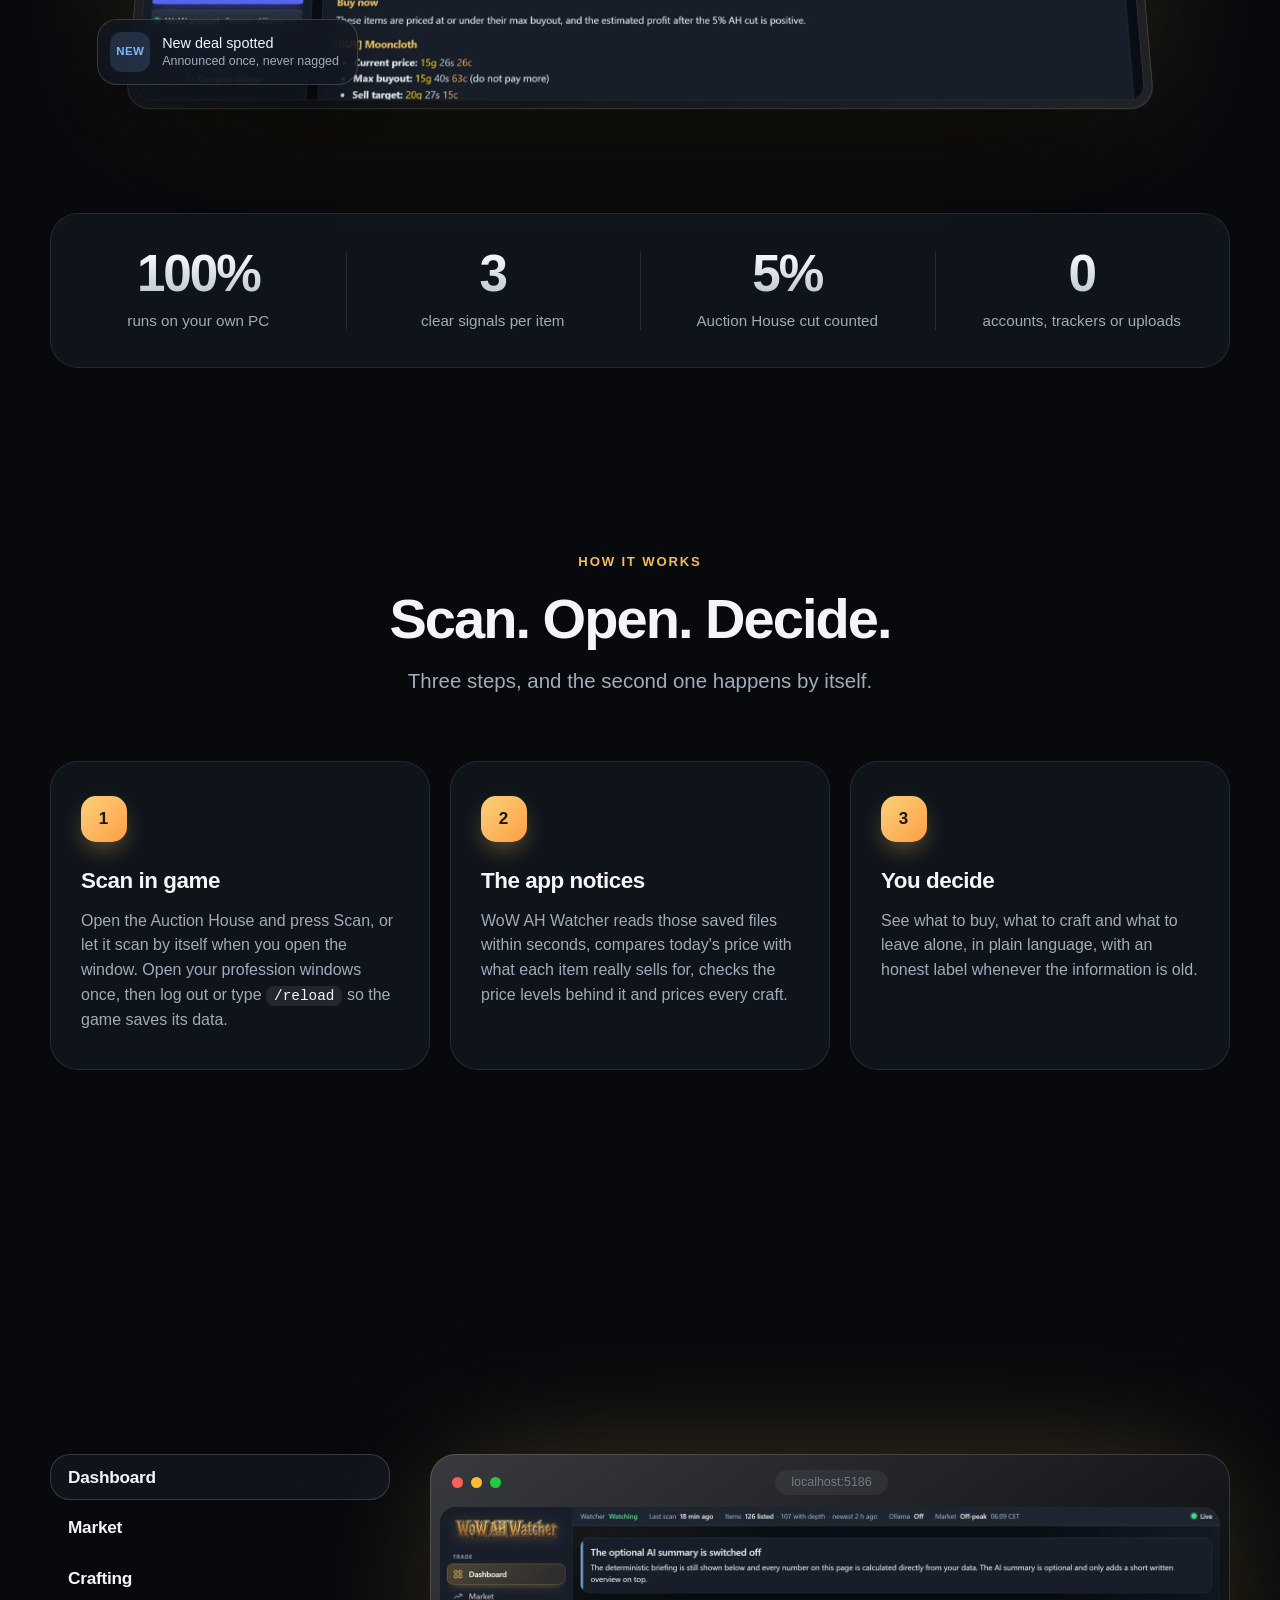
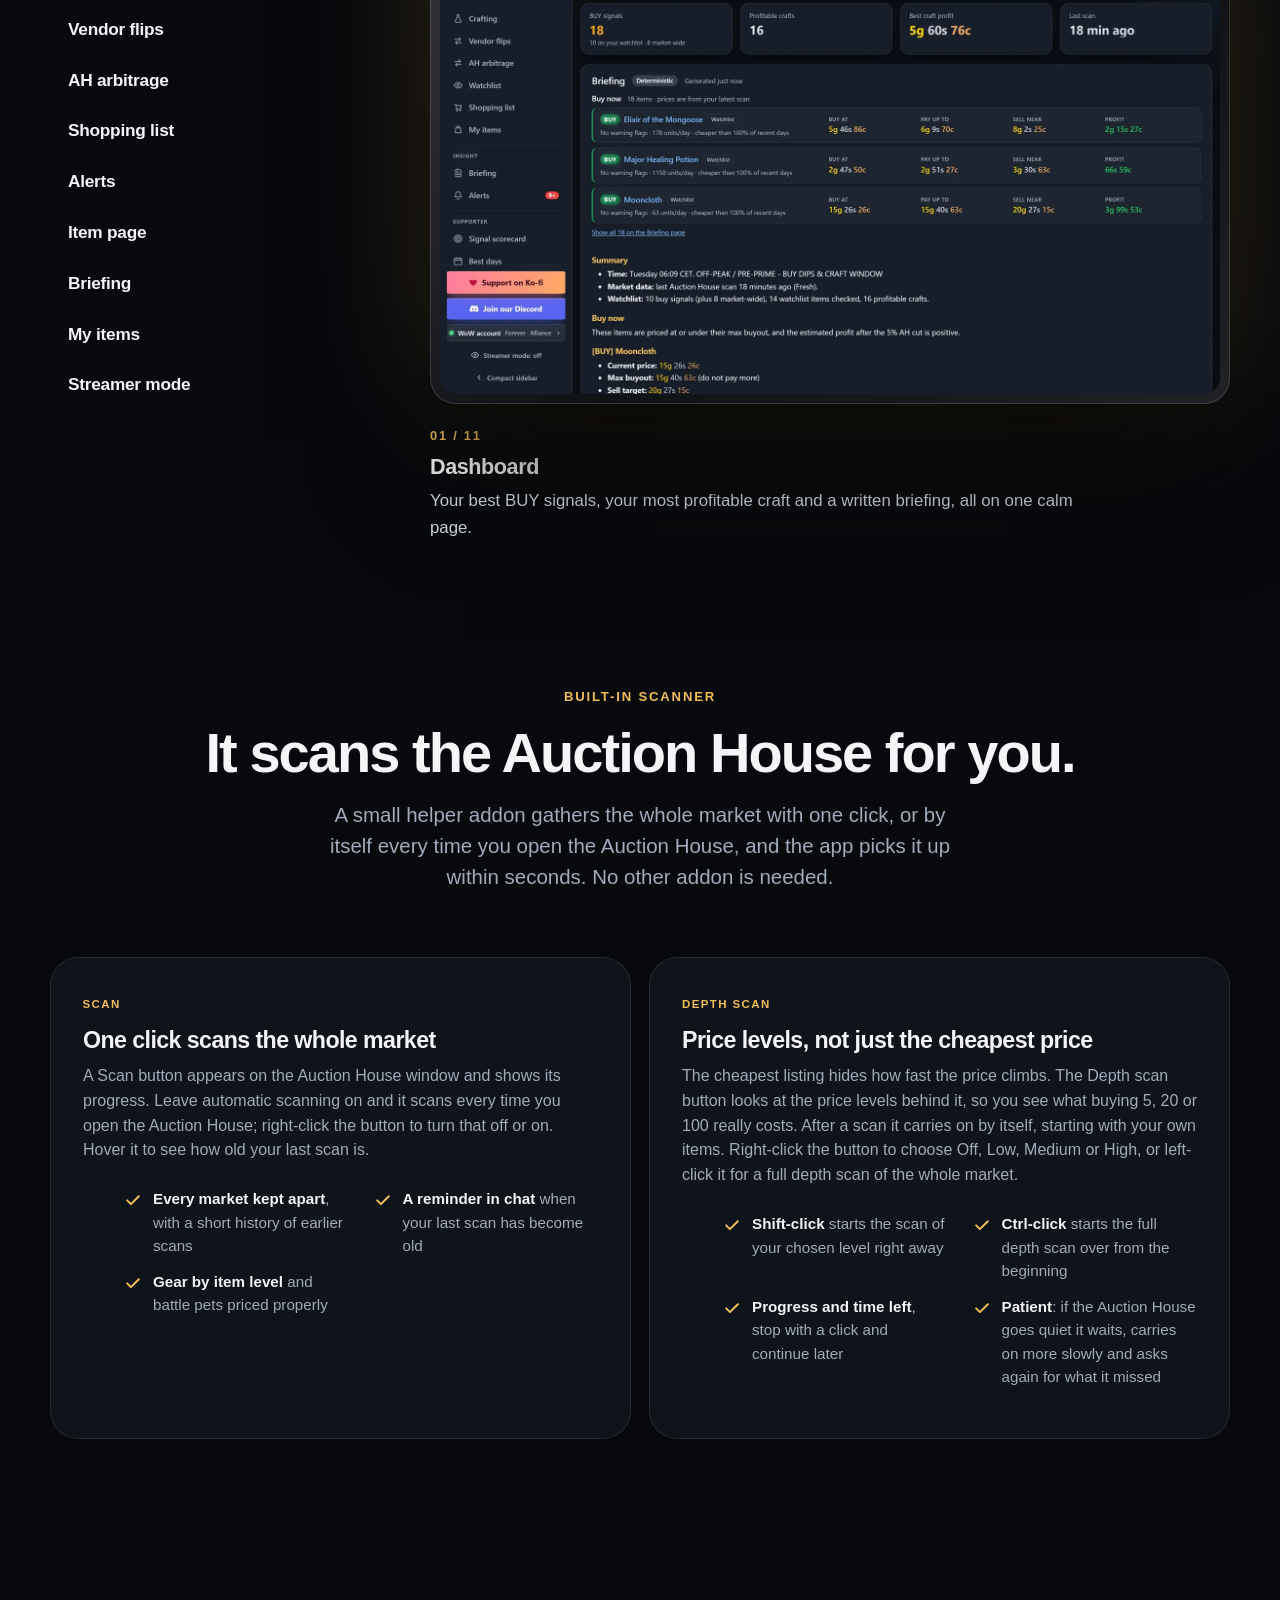
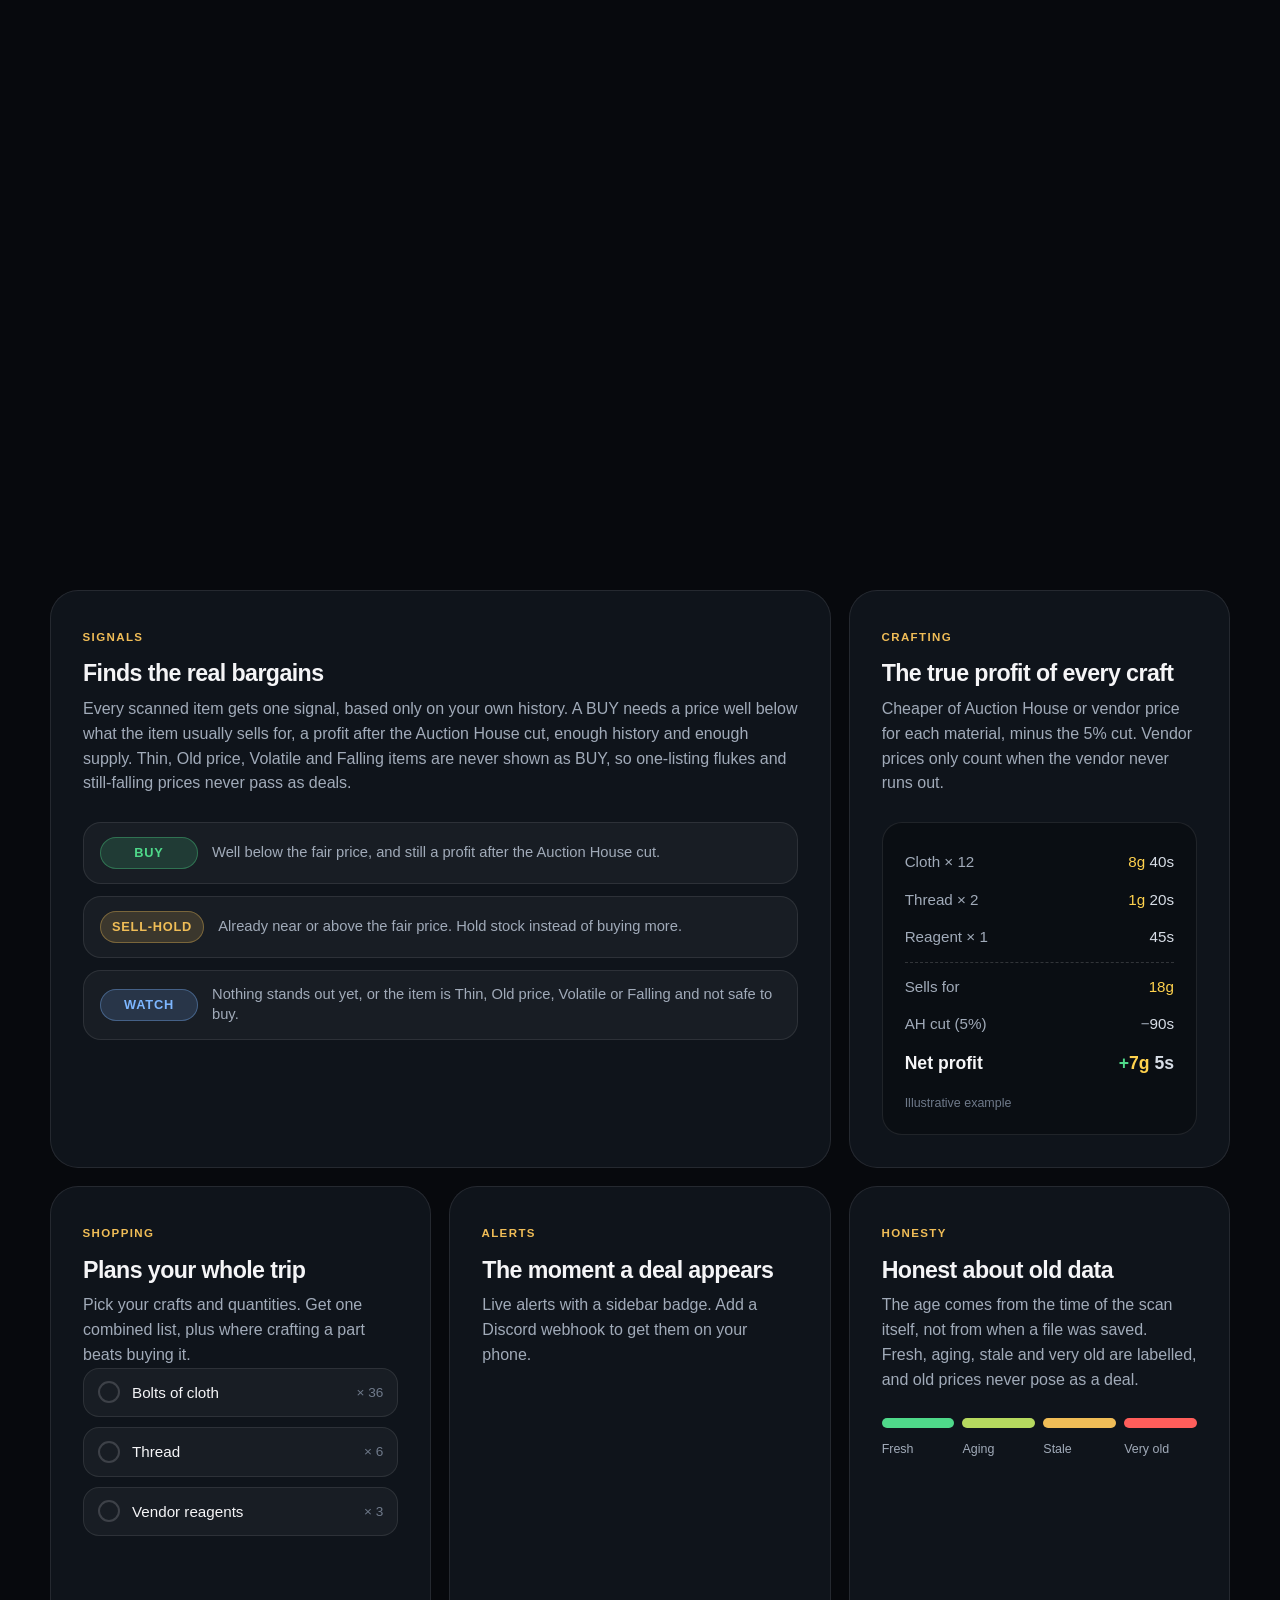
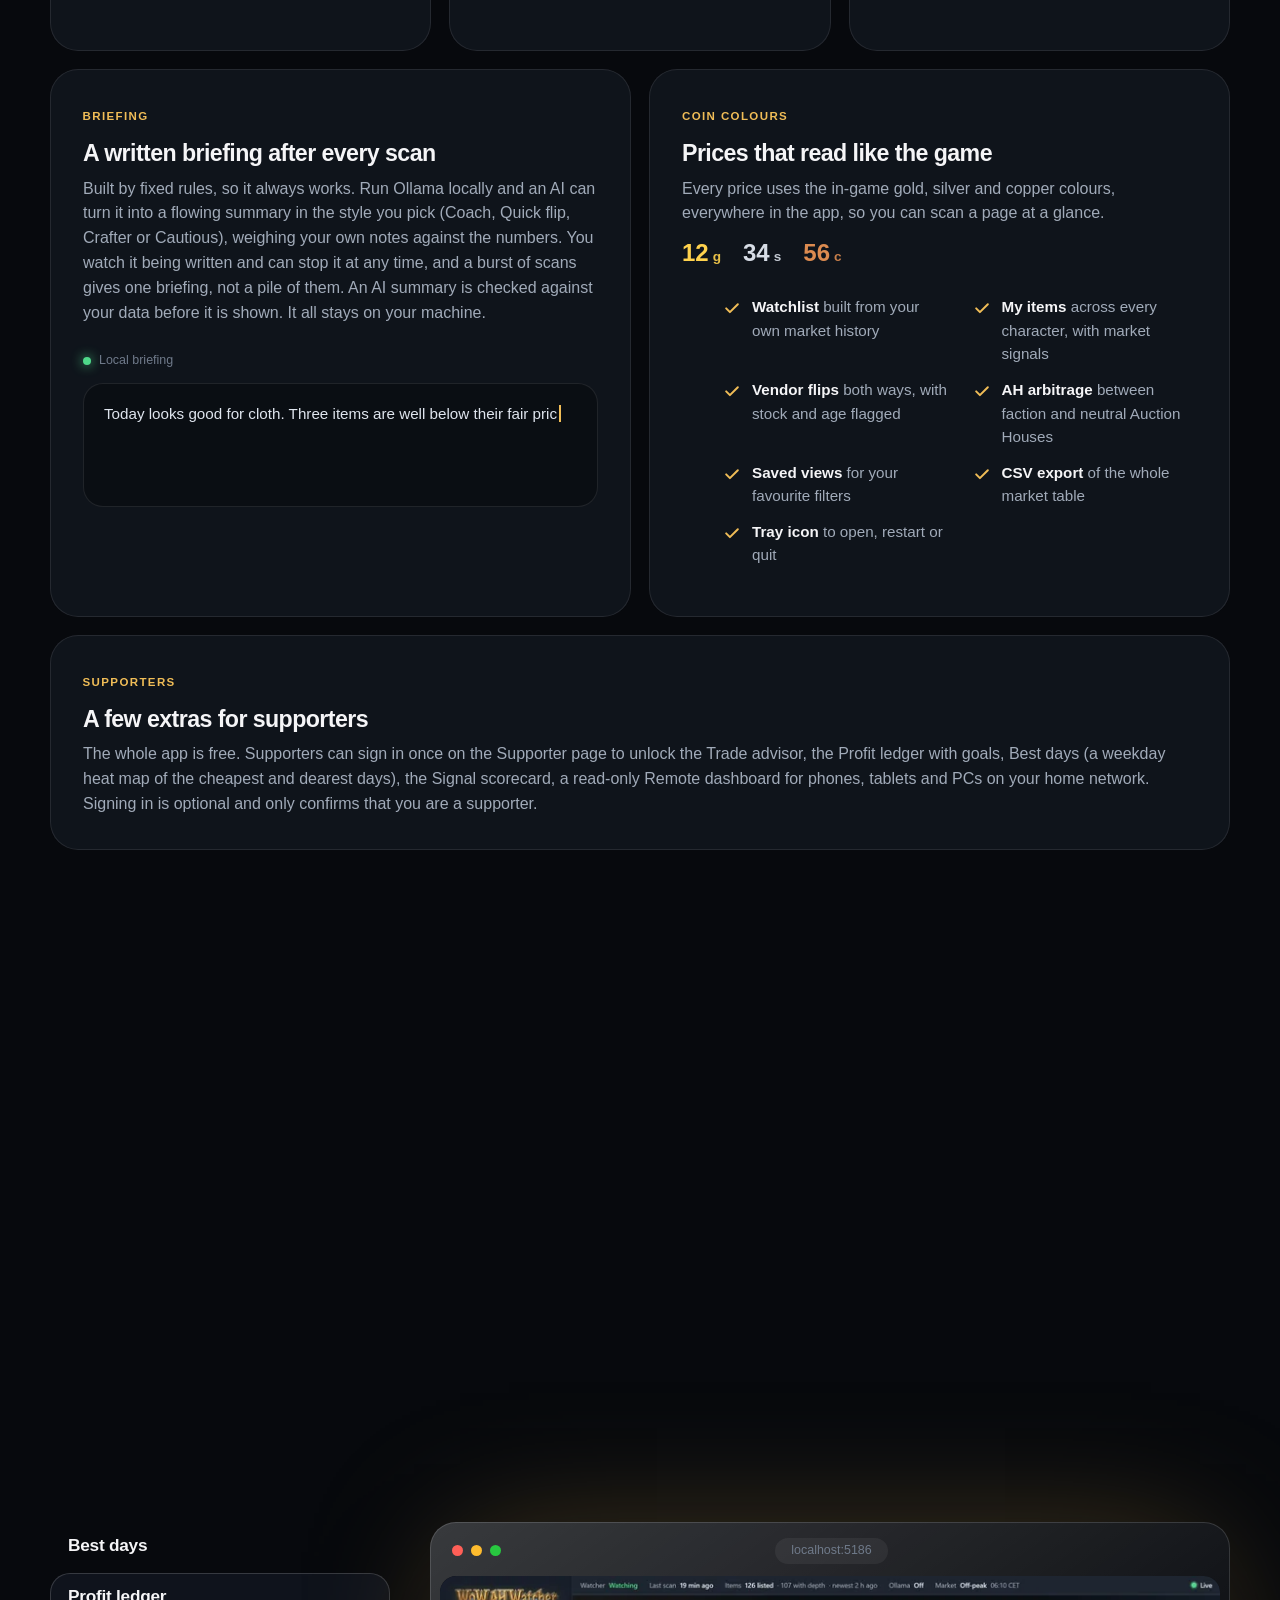
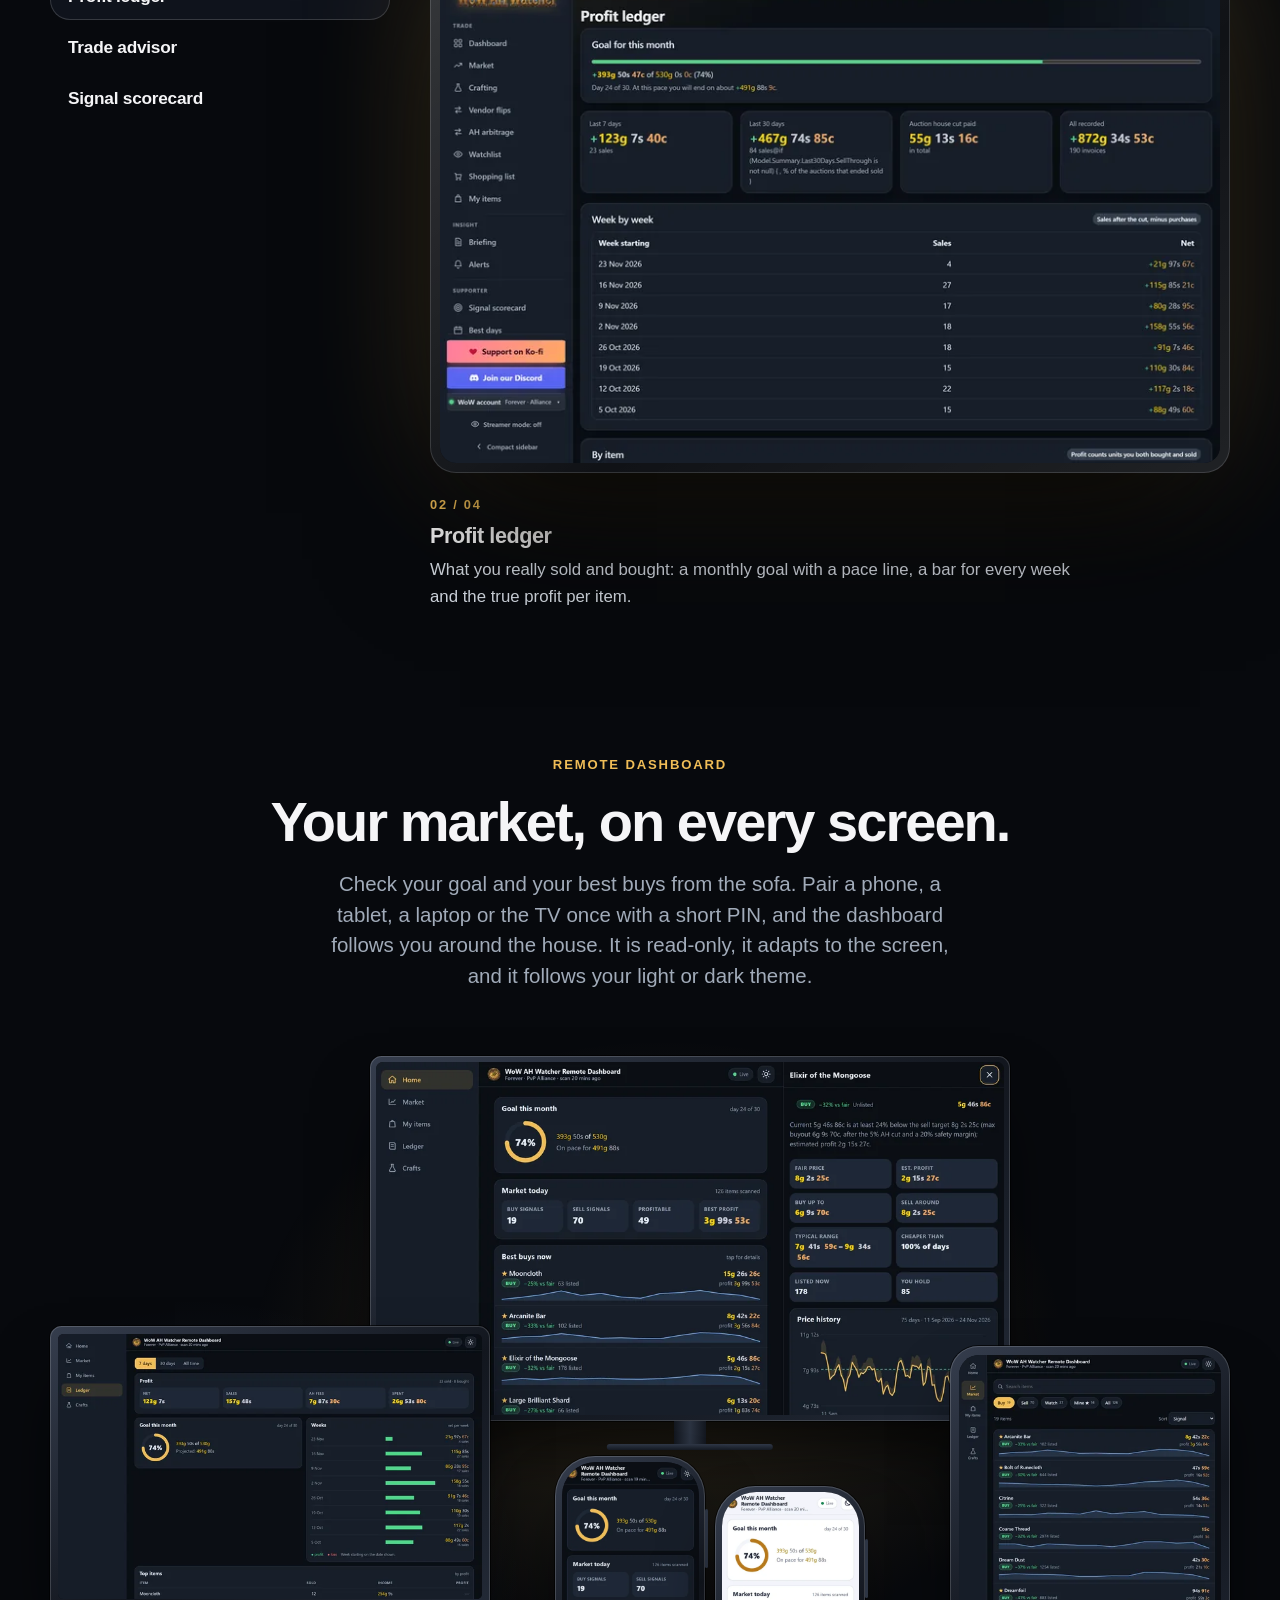
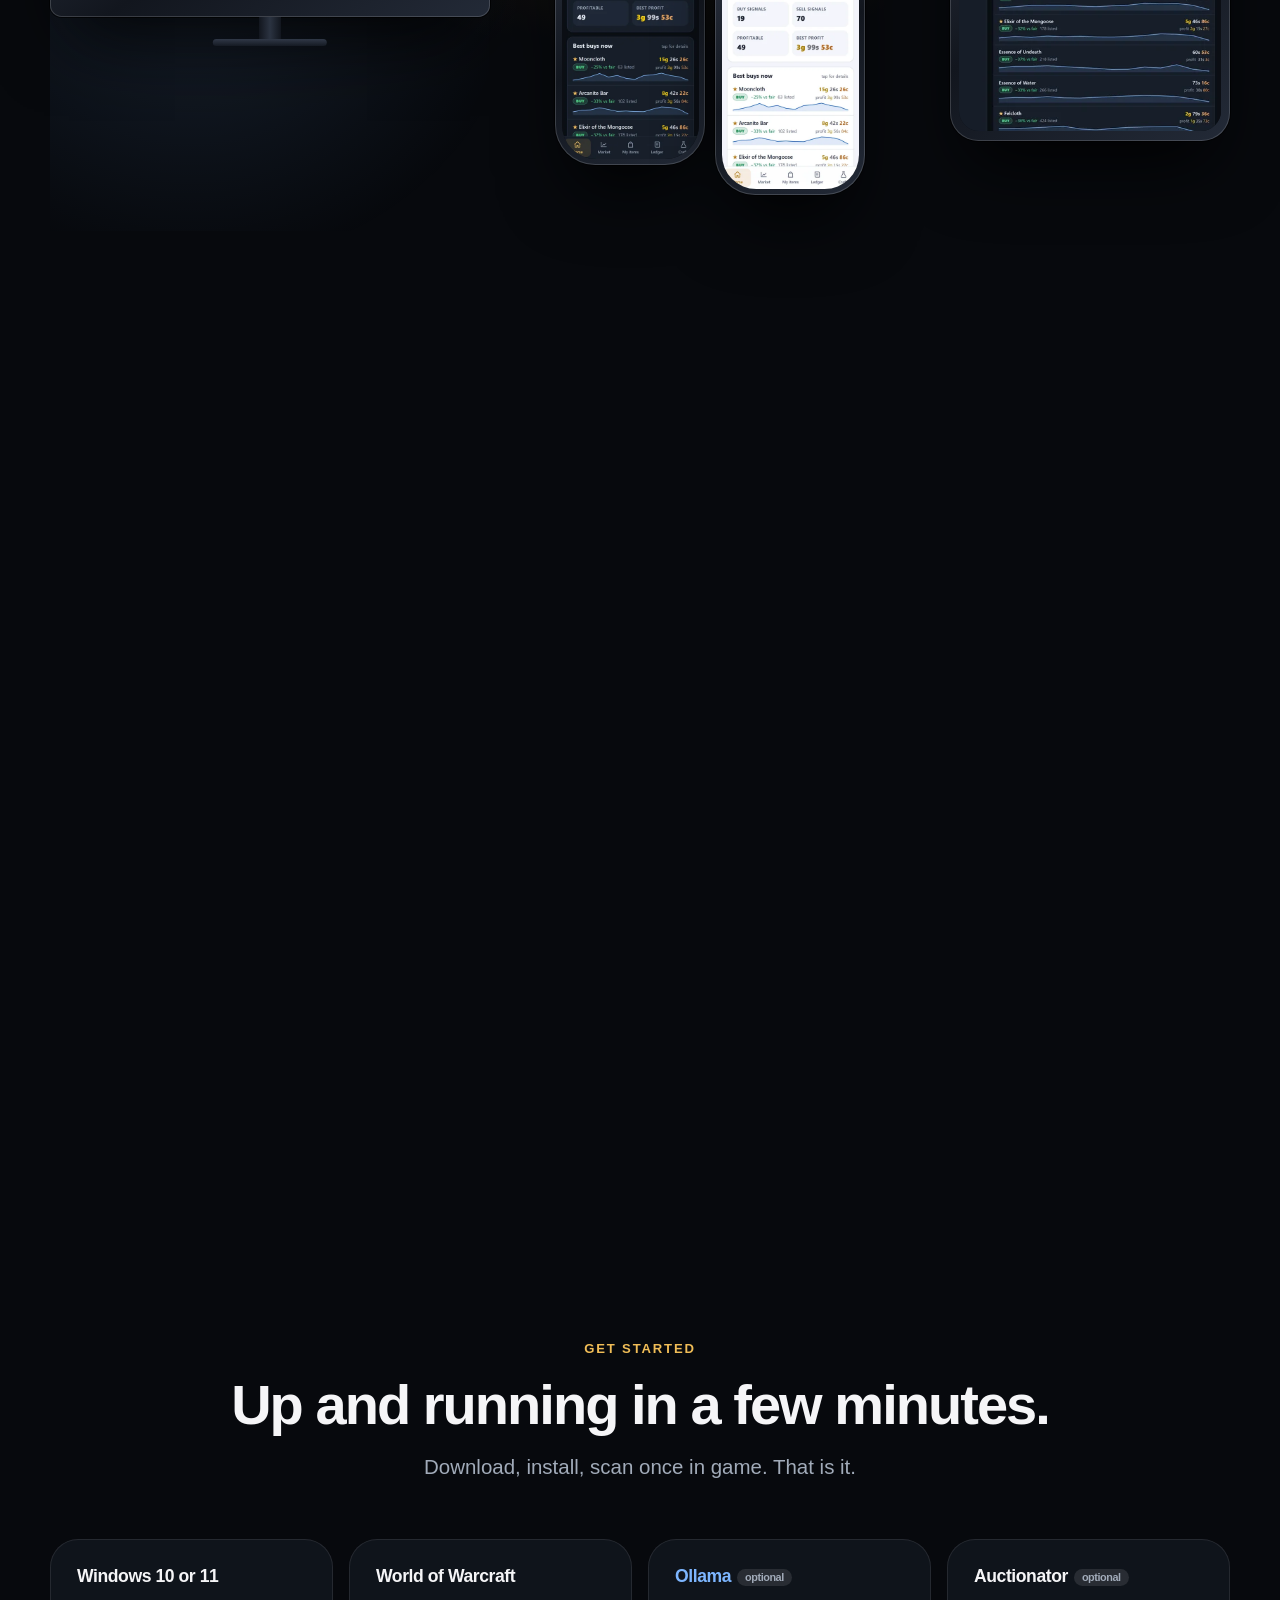
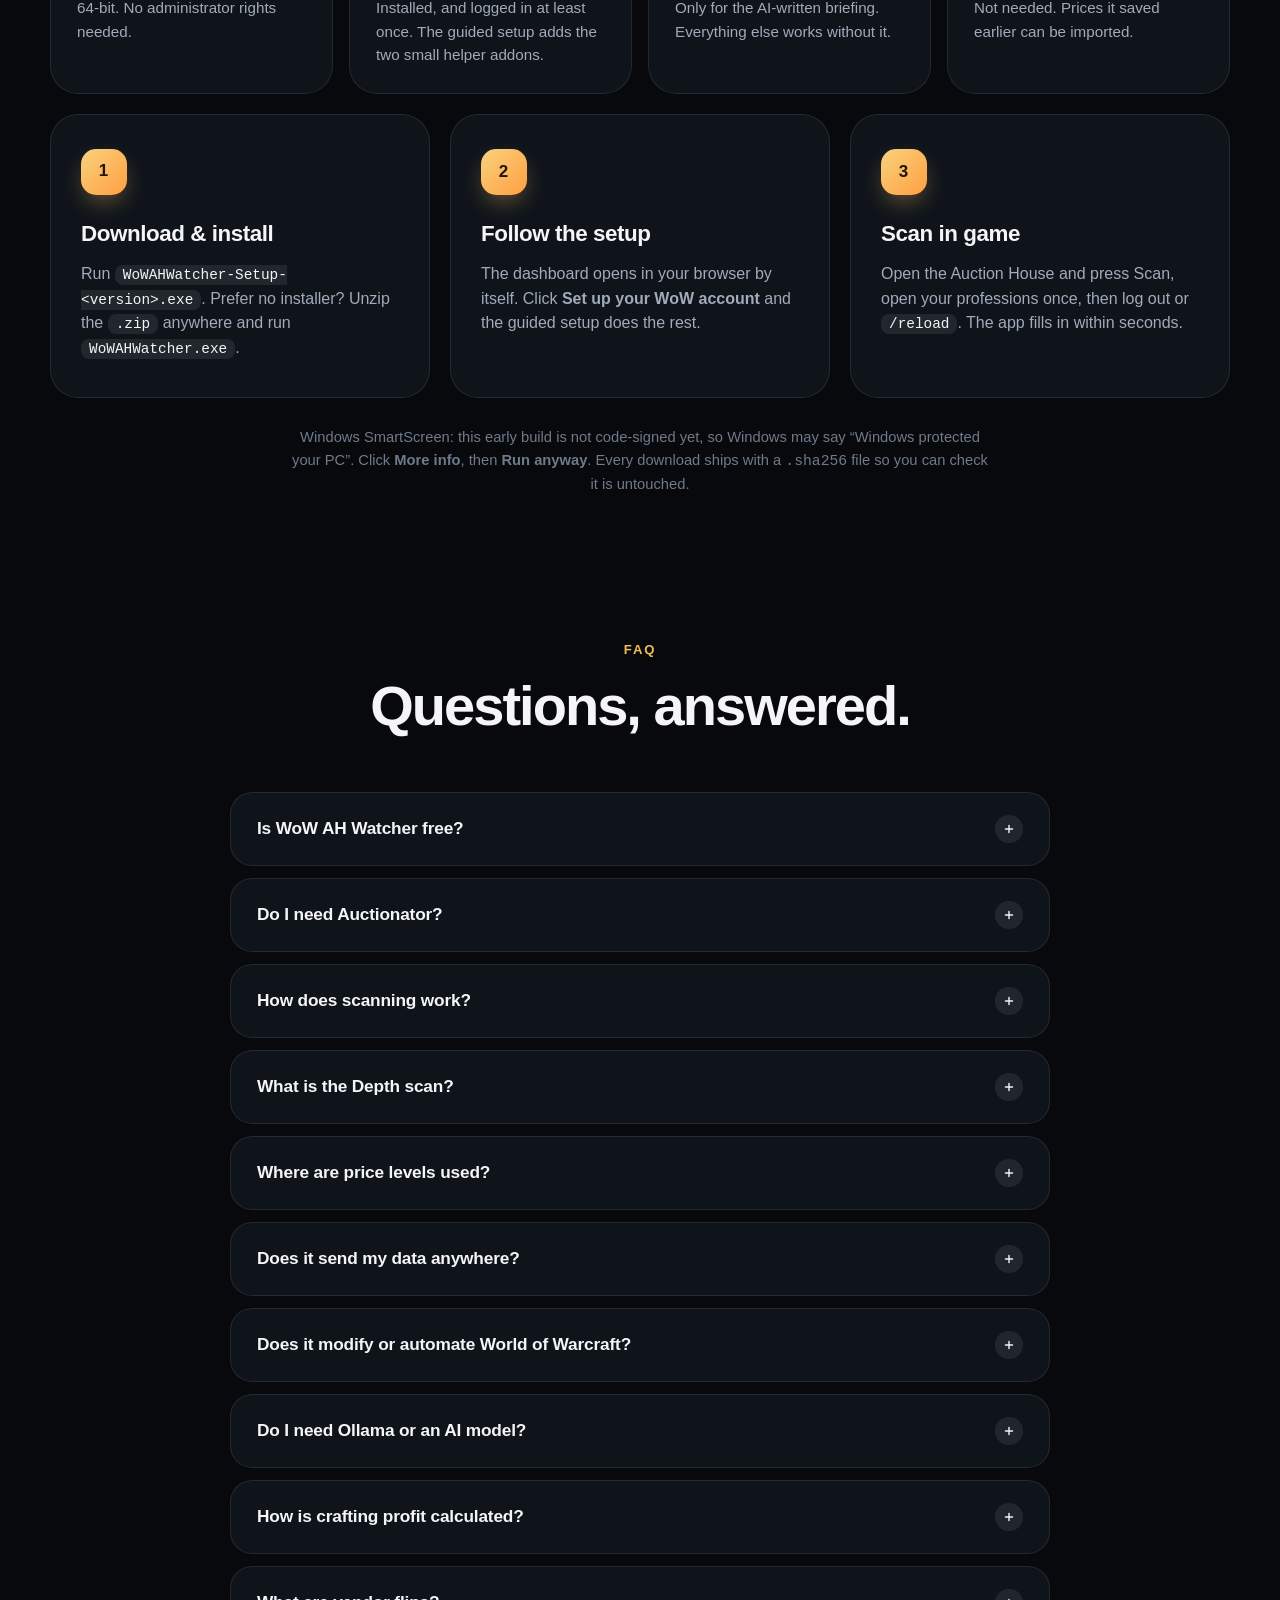
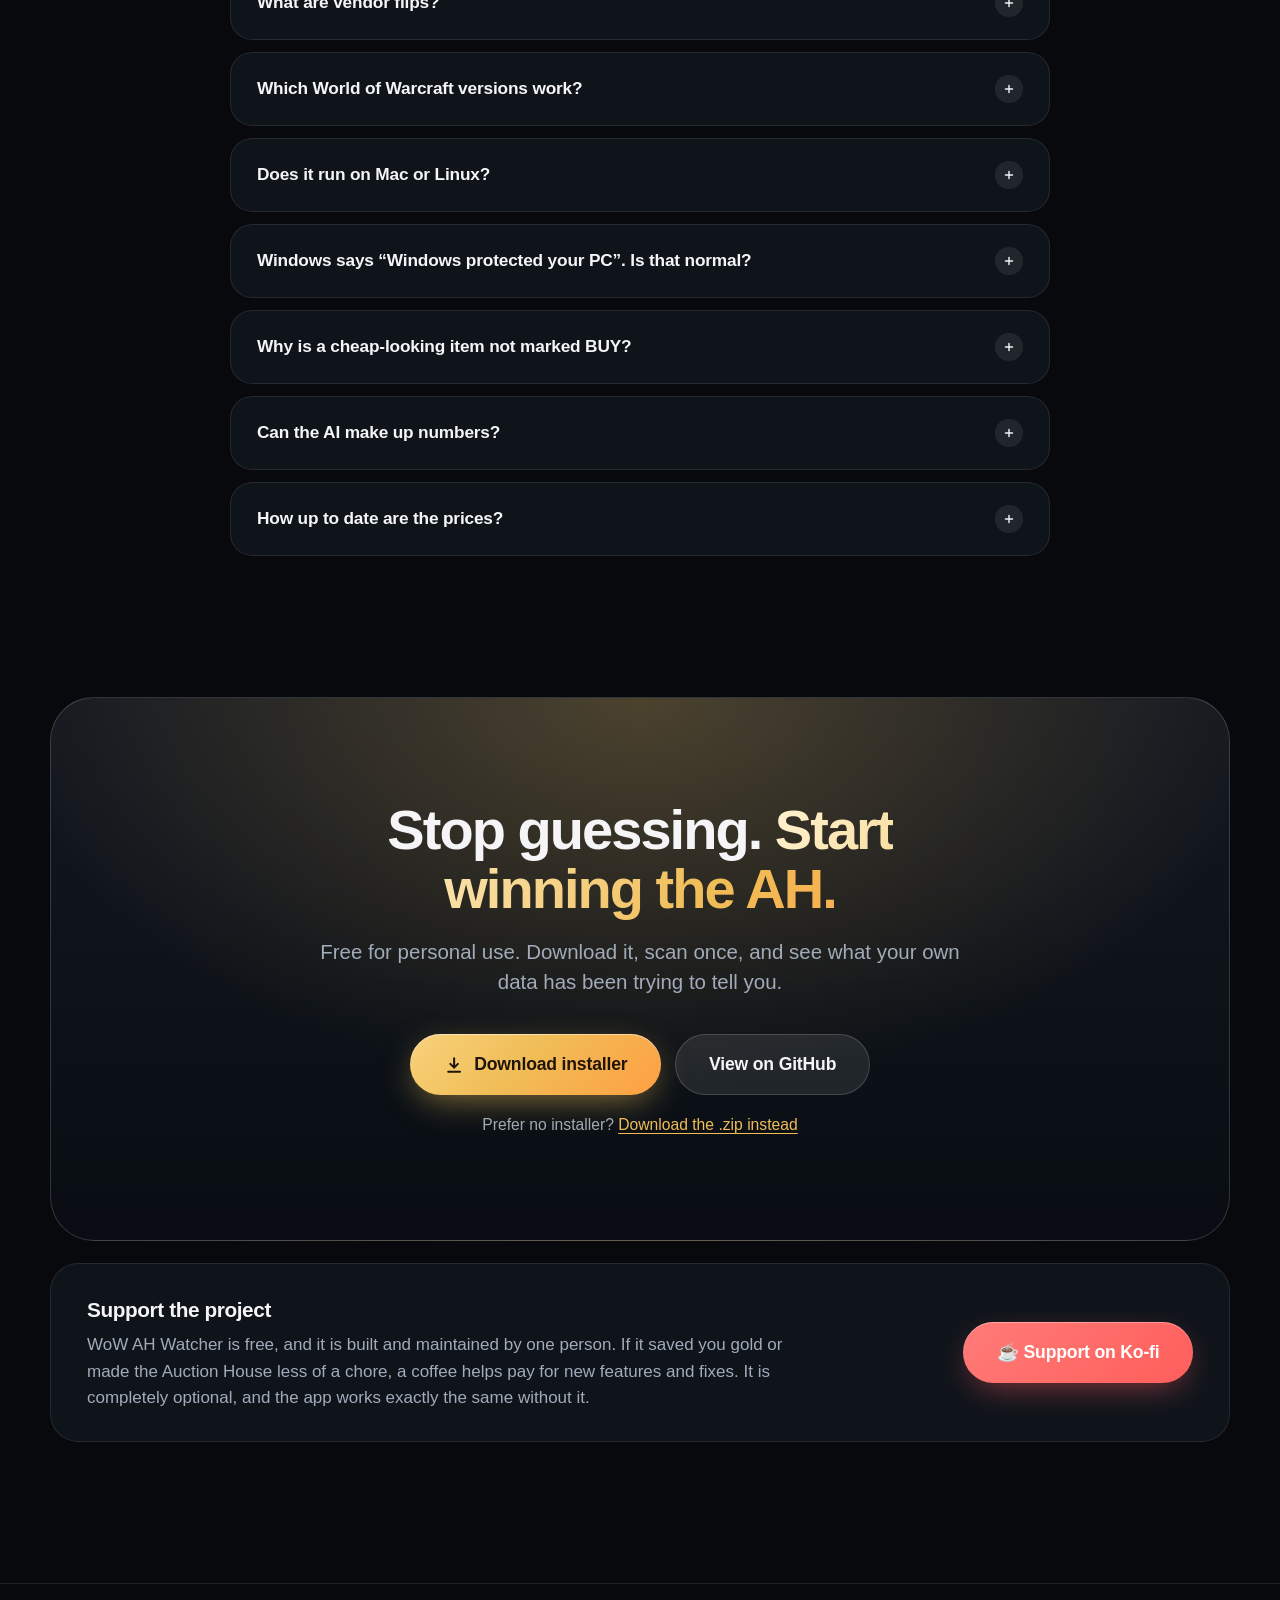
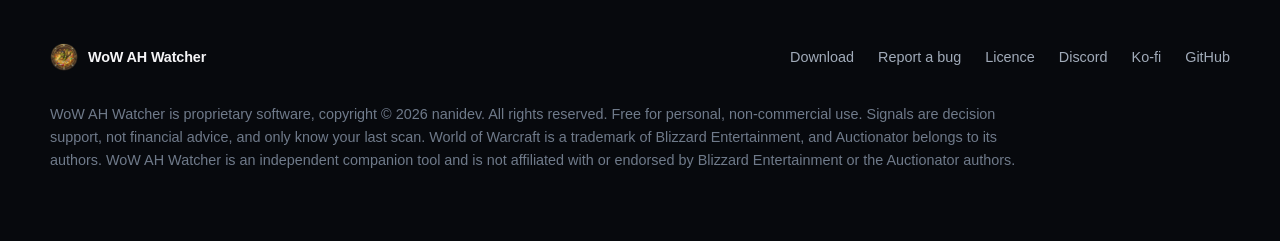
==== commit 1015b87e: "Site: version 1.5.3 Co-authored-by: Copilot <223556219+Copilot@users.noreply.github.com>" ====
--- a/index.html
+++ b/index.html
@@ -45,7 +45,7 @@
       "description": "A free, local Windows app with its own Auction House scanner. It scans the whole market and its price levels, and shows BUY, SELL-HOLD and WATCH signals, true crafting profit, vendor flips, AH arbitrage, a shopping list and deal alerts for the World of Warcraft Auction House.",
       "applicationCategory": "UtilitiesApplication",
       "operatingSystem": "Windows 10, Windows 11",
-      "softwareVersion": "1.5.0",
+      "softwareVersion": "1.5.3",
       "url": "https://wowahwatcher.com/",
       "downloadUrl": "https://github.com/nanidev/wowahwatcher/releases/latest",
       "image": "https://wowahwatcher.com/assets/site/og-image.jpg",
